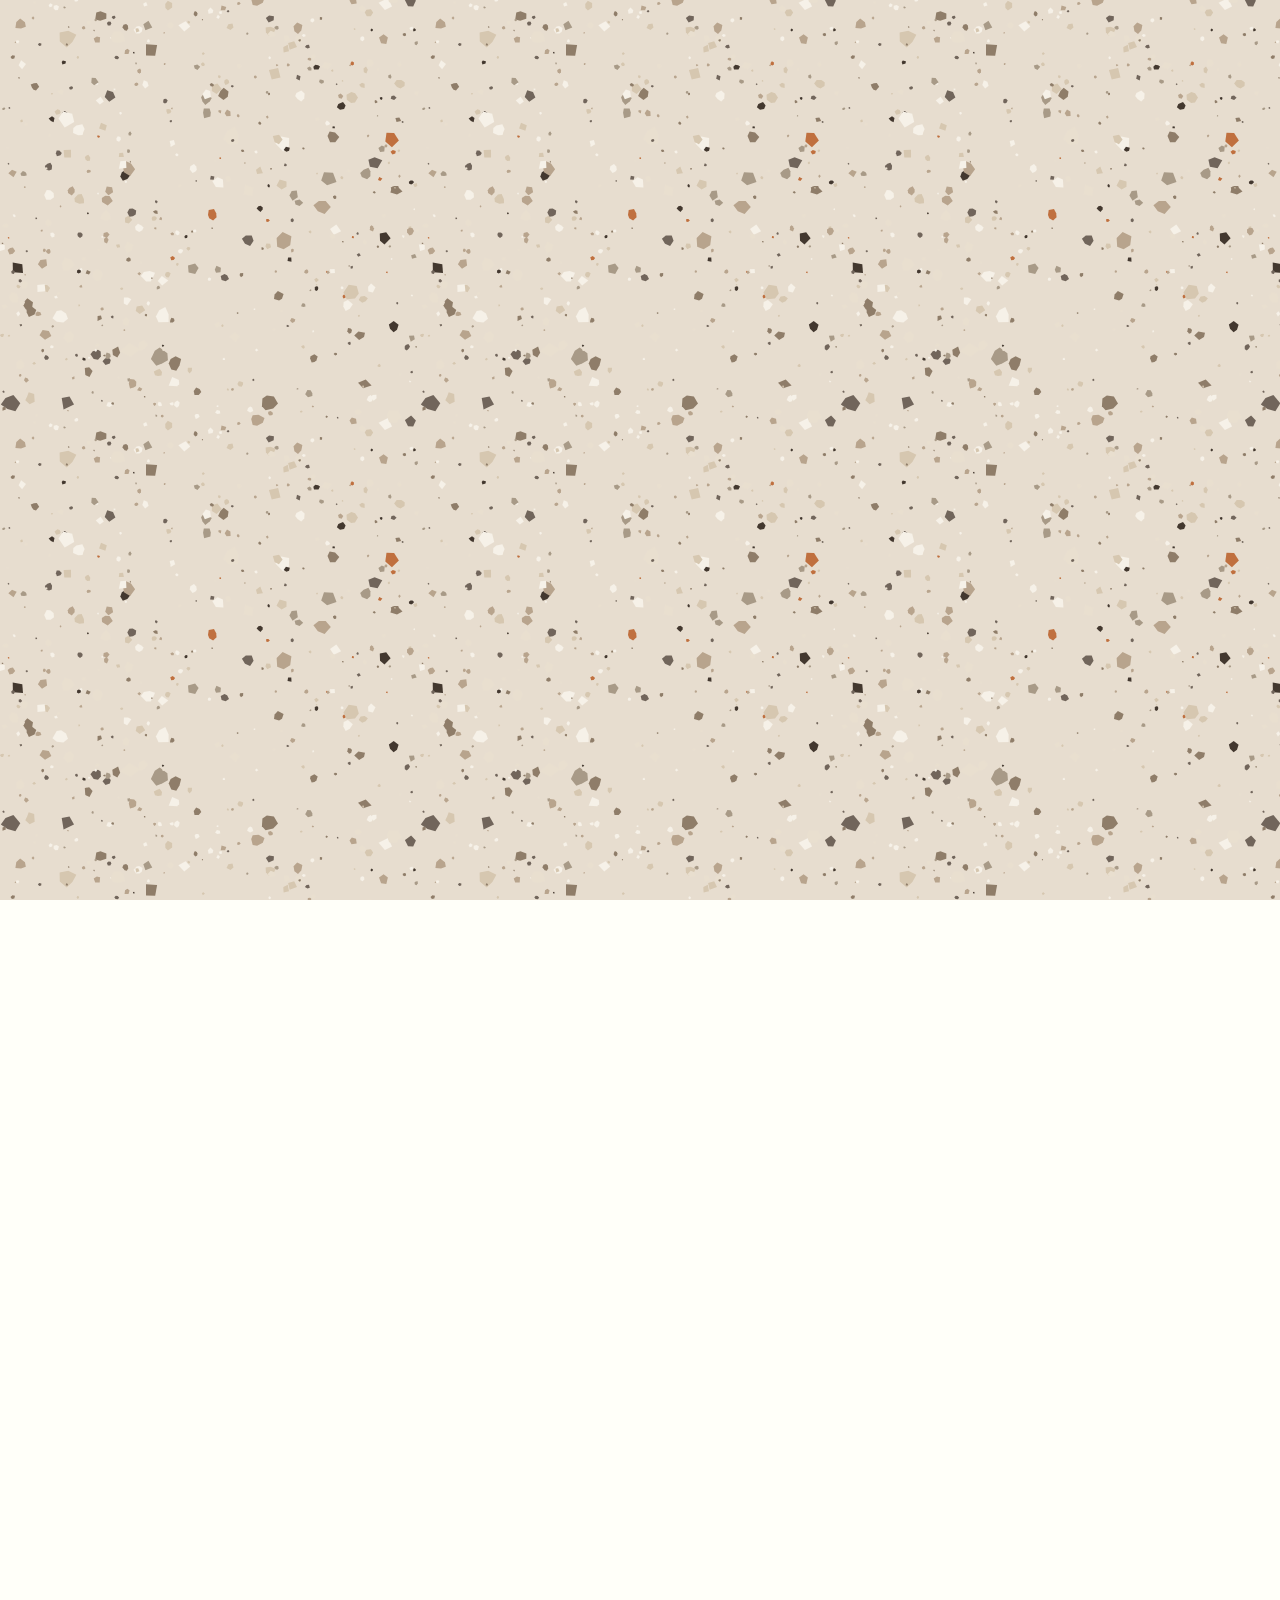
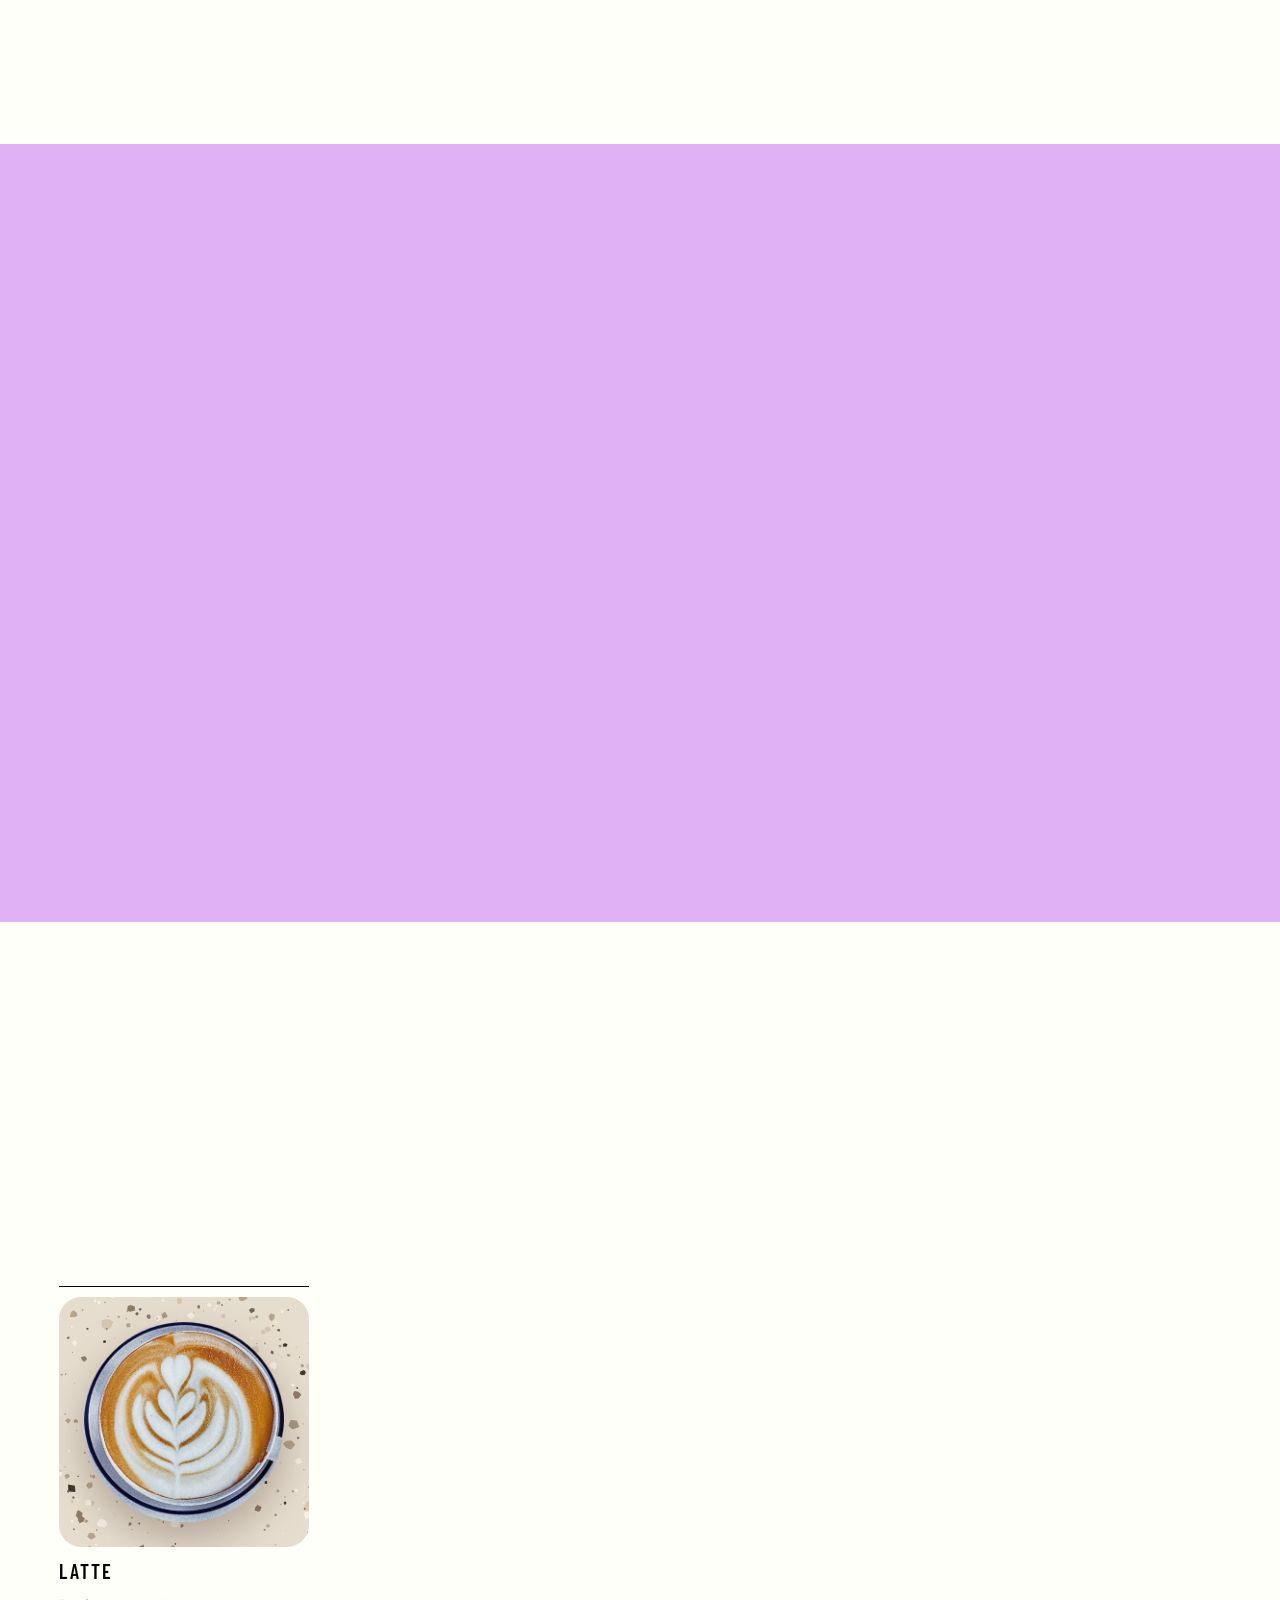
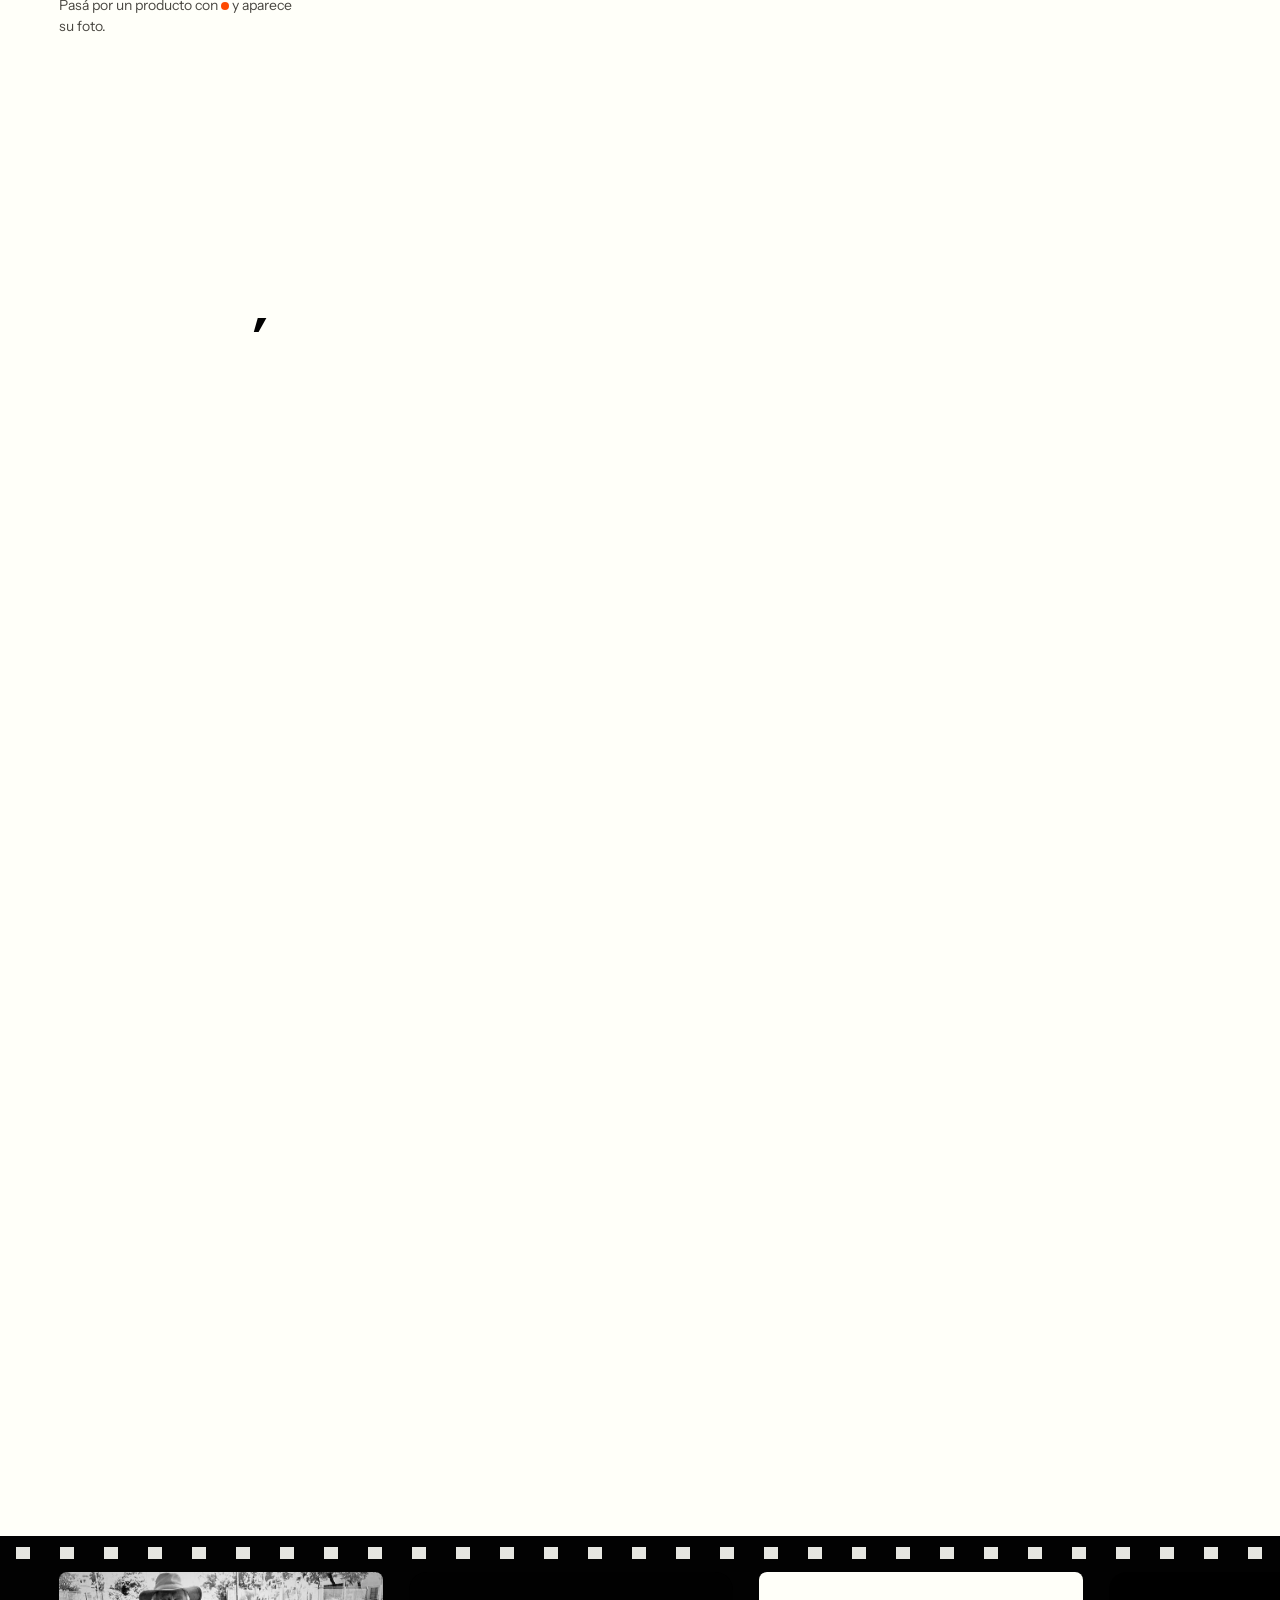
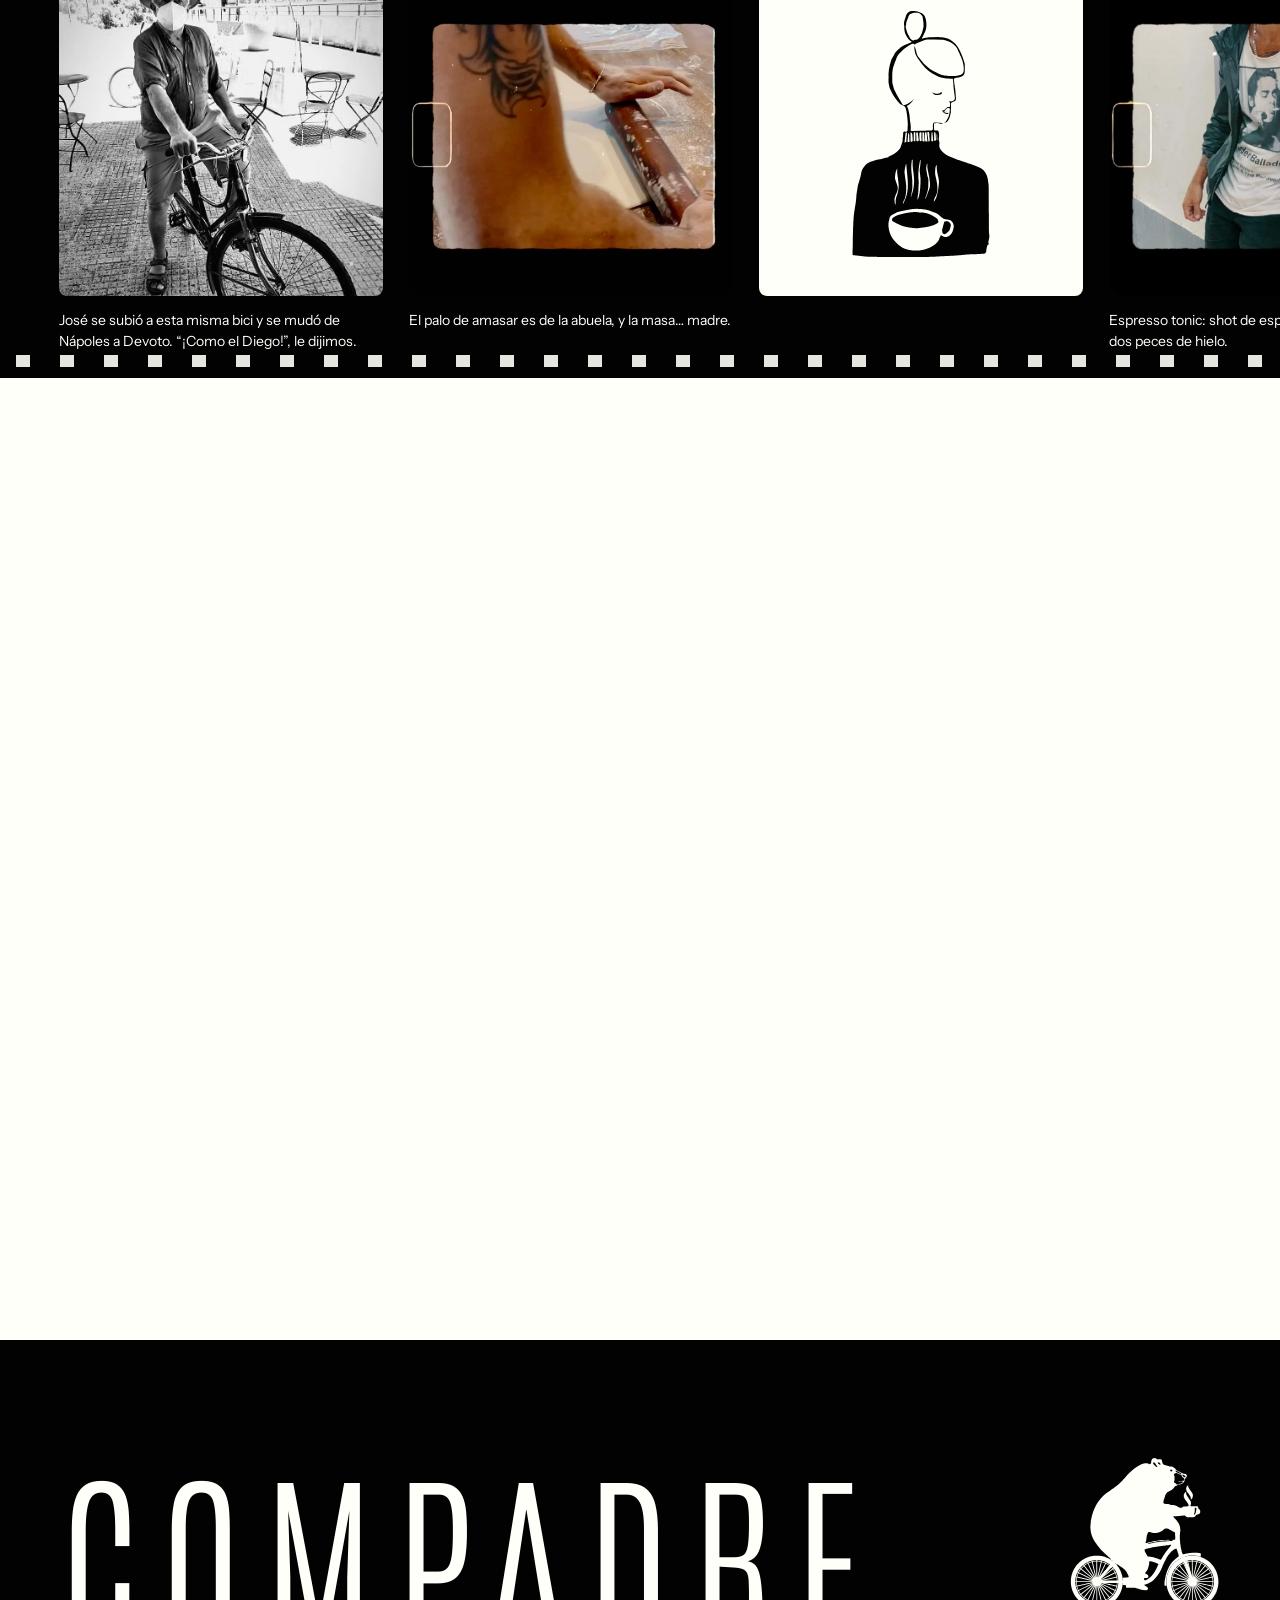
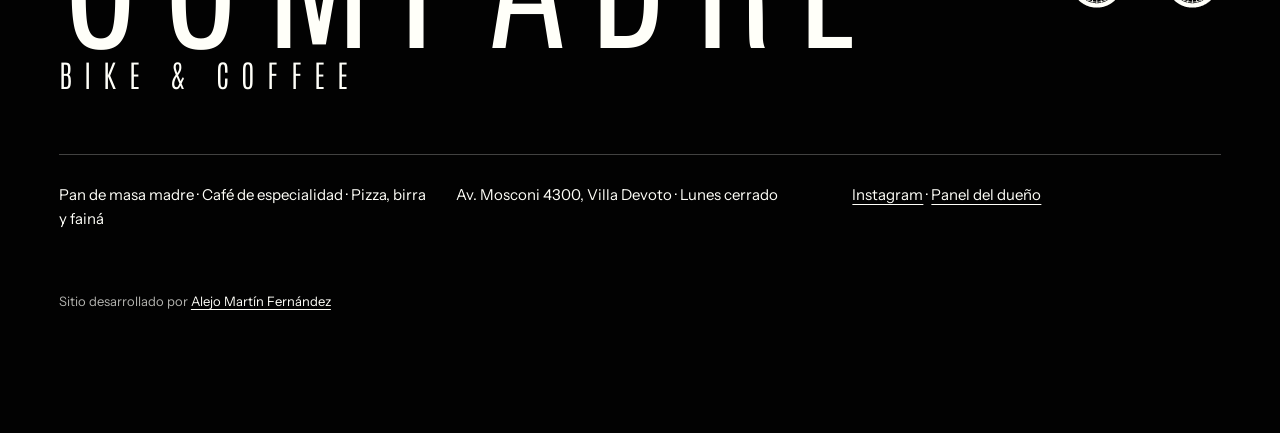
==== index.html @ ac27249b "Demo Compadre Bike And Coffee Co-Authored-By: Claude Opus 5.5 <noreply@anthropic.com> Claude-Session" ====
<!doctype html>
<html lang="es">
<head>
<meta charset="utf-8">
<meta name="viewport" content="width=device-width, initial-scale=1">
<title>Compadre bike &amp; coffee · Masa madre y café de especialidad en Villa Devoto</title>
<meta name="description" content="Pan de masa madre, café de especialidad, pizza, birra y fainá en Av. Mosconi 4300, Villa Devoto. Mirá la carta y encargá el pan del finde.">
<meta name="theme-color" content="#e7ddcf">
<meta property="og:title" content="Compadre bike &amp; coffee">
<meta property="og:description" content="Masa madre, café de especialidad y pizza con fainá en Villa Devoto.">
<meta property="og:image" content="img/fotos/latte-damero.webp">
<link rel="icon" href="img/oso-negro.svg" type="image/svg+xml">
<link rel="preconnect" href="https://fonts.googleapis.com">
<link rel="preconnect" href="https://fonts.gstatic.com" crossorigin>
<link rel="stylesheet" href="https://fonts.googleapis.com/css2?family=Antonio:wght@100..700&family=Barlow+Condensed:wght@400;500;600&family=Instrument+Sans:wght@400;500;600&family=Montserrat:wght@800&display=swap">
<link rel="preload" as="image" href="img/platos/pepi.webp">
<link rel="stylesheet" href="kit/kit.css?v=1">
<link rel="stylesheet" href="css/estilos.css?v=1">
<script>
  (function () {
    var d = document.documentElement; d.classList.add('js');
    if (!matchMedia('(prefers-reduced-motion: reduce)').matches) d.classList.add('con-intro');
  })();
</script>
</head>
<body>
<svg width="0" height="0" style="position:absolute" aria-hidden="true" focusable="false"><symbol id="oso" viewBox="0 0 303.8 307.8"><path fill="currentColor" fill-rule="evenodd" d="M297.0 242.5 L297.5 246.5 L297.5 250.3 L297.7 250.5 L297.5 250.7 L297.3 256.3 L296.5 261.3 L295.2 266.3 L293.3 271.2 L291.0 275.8 L289.2 278.8 L284.8 284.5 L280.0 289.3 L276.0 292.5 L271.3 295.5 L266.7 297.8 L262.8 299.3 L259.7 300.2 L260.3 300.2 L267.2 297.8 L270.3 296.2 L271.2 295.5 L272.5 295.0 L277.2 292.0 L280.7 289.2 L285.0 284.8 L289.0 279.8 L289.3 279.0 L290.5 277.5 L292.0 274.3 L292.7 273.5 L293.0 272.3 L294.7 269.0 L295.0 267.2 L295.3 266.7 L296.8 261.5 L296.8 259.5 L297.3 257.8 L297.5 254.5 L297.8 252.7 L297.8 248.8Z M237.5 59.8 L235.3 61.7 L234.2 63.5 L234.0 65.2 L233.7 65.8 L233.7 67.8 L234.2 69.2 L234.3 70.7 L235.0 72.3 L236.0 73.8 L238.7 76.8 L239.3 78.2 L240.5 79.5 L241.8 81.8 L243.0 85.0 L242.8 87.7 L243.2 87.8 L245.3 85.8 L246.5 84.0 L246.8 81.7 L247.2 81.0 L246.8 77.7 L245.7 75.2 L239.2 66.0 L237.8 62.8 L237.7 60.8 L238.0 60.2 L237.8 59.8Z M234.2 38.5 L232.3 37.5 L231.5 37.5 L230.2 37.0 L229.0 37.0 L226.5 36.3 L222.5 34.2 L221.7 33.5 L215.3 30.5 L213.2 28.5 L212.7 27.7 L211.3 26.3 L206.8 23.3 L204.2 22.7 L200.8 22.7 L198.8 21.7 L196.8 21.5 L194.5 20.7 L193.0 20.5 L189.5 19.2 L188.0 18.0 L187.0 16.2 L186.7 14.3 L186.0 12.7 L185.7 10.3 L184.5 8.8 L183.5 8.5 L179.2 8.5 L177.5 8.8 L176.2 8.3 L174.8 7.2 L173.0 6.2 L172.3 6.0 L169.5 6.2 L167.5 7.0 L166.3 8.3 L165.0 11.0 L164.5 12.8 L164.5 14.8 L163.7 17.0 L162.7 18.0 L161.3 18.2 L159.2 17.2 L156.8 16.5 L152.8 16.3 L149.8 16.7 L144.2 18.8 L140.5 20.8 L140.0 21.3 L137.2 22.8 L130.7 27.3 L122.7 34.0 L116.8 40.0 L113.2 44.3 L112.8 45.0 L108.8 49.2 L107.8 50.5 L100.2 57.7 L93.2 63.3 L91.5 64.3 L89.5 66.2 L87.3 67.5 L83.7 70.3 L81.5 71.5 L80.3 72.5 L76.2 75.2 L69.8 80.7 L64.8 86.0 L59.3 93.2 L55.5 99.3 L51.2 108.3 L50.8 109.8 L49.3 113.2 L48.8 115.5 L48.2 117.0 L47.8 118.8 L47.0 121.2 L46.8 123.0 L46.2 125.0 L46.0 126.7 L45.2 129.7 L45.0 134.0 L44.7 135.8 L44.5 140.0 L44.2 141.7 L44.2 143.7 L45.3 153.5 L46.0 155.2 L46.0 156.0 L47.5 160.7 L49.0 163.5 L49.2 164.5 L51.3 168.7 L54.5 173.7 L56.5 176.2 L57.5 178.0 L61.2 182.7 L65.2 187.2 L74.3 196.3 L76.3 198.0 L80.2 201.8 L81.3 202.5 L84.7 205.8 L85.2 206.7 L84.8 206.8 L81.0 204.7 L80.2 204.5 L76.7 202.7 L75.3 202.3 L77.7 203.2 L82.3 205.5 L87.0 208.5 L89.0 210.0 L89.7 210.8 L58.7 244.8 L57.0 244.5 L55.7 244.7 L54.0 245.3 L52.2 247.0 L51.2 249.2 L51.0 250.5 L51.2 251.8 L51.8 253.5 L53.5 255.3 L55.7 256.3 L57.0 256.5 L58.3 256.3 L60.5 255.3 L62.5 253.0 L108.3 253.0 L108.5 254.5 L108.2 257.2 L111.2 257.2 L114.2 257.5 L114.8 258.3 L114.8 261.7 L115.0 262.2 L115.8 262.8 L132.3 262.7 L136.8 264.2 L138.2 264.3 L143.3 266.2 L145.8 266.5 L147.8 267.2 L154.7 267.3 L156.2 267.0 L157.3 266.3 L158.0 265.3 L158.2 263.7 L157.5 262.0 L156.5 261.0 L151.8 258.3 L151.2 257.5 L151.2 256.8 L151.8 256.3 L153.3 256.2 L159.7 253.8 L161.8 252.3 L163.3 251.7 L165.7 250.2 L168.3 248.0 L173.5 243.0 L174.8 241.0 L176.7 239.0 L178.0 236.8 L180.2 234.0 L181.5 231.2 L184.0 226.8 L184.7 225.0 L186.5 221.3 L186.8 219.8 L187.8 218.2 L189.0 215.0 L190.7 211.8 L191.0 210.5 L192.7 208.0 L193.3 206.2 L194.7 204.3 L195.3 202.8 L198.3 198.3 L200.7 195.2 L205.0 190.5 L207.8 188.2 L210.3 186.5 L213.2 185.3 L214.3 185.3 L214.8 185.8 L215.5 187.2 L216.2 189.7 L216.8 191.2 L217.3 193.5 L218.2 195.5 L218.3 196.8 L218.8 198.0 L219.0 200.2 L218.2 201.3 L216.0 202.7 L211.8 206.0 L206.5 211.3 L203.5 215.2 L201.0 219.0 L198.2 224.5 L195.7 230.3 L195.0 232.3 L194.8 233.7 L194.2 235.0 L193.8 236.7 L193.2 238.3 L192.8 241.2 L192.2 243.2 L192.0 245.3 L191.7 246.2 L191.0 250.0 L190.8 256.0 L190.7 256.2 L190.8 257.8 L191.2 258.2 L192.7 258.5 L195.0 258.5 L194.5 254.5 L194.5 250.7 L194.3 250.5 L194.5 250.3 L194.7 244.7 L195.5 239.7 L196.8 234.7 L198.7 229.8 L201.0 225.2 L202.8 222.2 L207.2 216.5 L213.2 210.7 L219.0 206.5 L225.8 203.0 L226.3 203.7 L241.5 246.7 L240.8 247.5 L240.2 249.2 L240.0 250.5 L240.5 252.8 L241.2 254.0 L242.5 255.3 L243.7 256.0 L246.0 256.5 L247.3 256.3 L249.0 255.7 L250.8 254.0 L251.5 252.8 L252.0 250.5 L251.5 248.2 L250.8 247.0 L249.5 245.7 L248.3 245.0 L247.5 244.8 L247.0 244.3 L231.7 201.0 L233.7 200.3 L237.8 199.5 L242.0 199.0 L245.8 199.0 L246.0 198.8 L246.2 199.0 L250.0 199.0 L254.2 199.5 L258.3 200.3 L262.2 201.5 L262.7 198.3 L262.8 195.2 L262.0 194.3 L259.5 193.8 L257.7 193.8 L256.5 193.5 L252.8 193.5 L252.7 193.3 L246.8 193.3 L246.7 193.5 L241.5 193.7 L237.5 194.5 L235.0 194.7 L232.2 195.3 L229.2 196.5 L227.3 196.5 L226.8 196.0 L226.5 194.8 L225.8 193.7 L224.8 190.2 L224.7 188.8 L223.8 186.5 L223.8 185.5 L222.8 181.3 L222.7 179.0 L222.3 178.2 L222.3 177.0 L221.8 174.3 L221.7 170.0 L221.2 167.2 L221.2 161.3 L221.3 161.2 L221.2 158.3 L221.5 156.0 L221.5 153.7 L221.8 152.3 L221.8 151.2 L222.3 149.5 L222.3 148.2 L221.8 145.8 L221.7 142.5 L220.5 138.8 L218.7 135.0 L216.0 130.8 L214.2 128.5 L208.5 122.5 L208.5 121.7 L209.0 121.3 L211.7 121.0 L221.3 120.7 L222.7 120.3 L225.7 120.3 L228.7 119.8 L231.2 119.8 L232.3 120.5 L234.7 122.8 L235.5 123.2 L243.3 123.3 L245.3 123.0 L248.8 123.0 L250.7 122.2 L254.3 118.3 L255.3 117.8 L258.2 117.3 L260.2 116.0 L261.5 113.5 L261.5 110.3 L261.2 109.3 L260.5 108.3 L257.8 105.8 L257.3 103.0 L256.8 102.2 L256.0 101.5 L255.3 101.3 L243.0 101.5 L242.0 100.8 L242.0 100.3 L242.8 98.8 L242.8 97.7 L243.2 96.8 L243.2 93.7 L242.8 92.8 L242.8 92.0 L240.8 88.3 L238.8 85.8 L238.0 84.3 L237.2 83.5 L234.0 78.2 L233.7 76.5 L233.7 73.2 L233.3 72.8 L232.8 73.0 L231.5 74.2 L229.3 77.7 L229.0 79.2 L229.2 83.7 L231.2 87.5 L232.2 89.0 L233.8 90.8 L236.8 95.2 L237.8 97.0 L238.5 99.3 L238.5 100.3 L237.5 101.3 L233.0 101.8 L228.5 101.8 L227.0 102.7 L225.2 104.3 L221.3 104.5 L219.0 103.5 L216.0 101.2 L212.2 99.7 L208.2 99.0 L204.0 98.7 L198.3 97.0 L194.3 97.0 L191.0 96.5 L189.7 95.8 L189.2 95.3 L188.7 94.2 L189.0 90.2 L190.8 85.5 L190.8 84.8 L191.7 82.7 L192.2 80.2 L194.0 76.5 L196.5 73.8 L205.7 68.7 L208.7 65.8 L211.0 62.7 L212.3 61.5 L214.0 61.2 L215.2 60.3 L219.3 58.5 L221.2 58.2 L225.0 56.8 L227.5 55.2 L229.2 53.3 L230.5 51.3 L230.7 49.0 L231.0 47.8 L234.7 43.2 L235.0 42.0 L235.0 40.0Z M120.0 240.2 L119.8 241.2 L119.2 241.7 L118.5 241.7 L117.2 242.2 L115.7 242.2 L114.2 242.5 L108.8 242.7 L108.0 242.0 L107.8 241.5 L108.5 246.5 L108.3 248.0 L63.0 248.0 L62.8 247.8 L93.5 214.2 L96.2 217.0 L96.2 216.7 L96.8 216.2 L98.3 216.7 L101.8 219.0 L103.3 220.3 L109.0 223.8 L111.8 226.5 L114.5 229.5 L116.2 232.0 L117.0 233.8 L119.0 237.2Z M178.0 215.2 L178.8 216.2 L178.7 217.3 L177.3 219.3 L176.7 221.2 L172.2 229.7 L168.5 235.3 L166.2 238.5 L162.3 242.5 L158.3 245.5 L154.7 247.3 L153.2 247.8 L151.5 247.8 L150.7 247.0 L150.5 246.5 L150.5 244.3 L151.0 243.5 L151.8 243.2 L152.0 243.3 L156.2 243.2 L158.5 242.2 L159.0 241.2 L158.8 239.2 L158.0 237.5 L155.8 235.8 L153.0 234.5 L152.5 234.0 L152.5 233.3 L155.7 229.5 L157.7 225.8 L158.5 223.7 L160.3 216.5 L160.7 213.5 L160.5 211.2 L160.8 210.5 L161.8 210.0 L166.0 210.5 L172.2 212.5Z M204.2 178.0 L204.0 178.7 L198.2 185.7 L194.2 191.0 L188.5 199.3 L188.0 200.5 L187.5 201.0 L187.0 202.2 L186.2 203.2 L184.7 205.8 L183.5 207.2 L183.0 207.3 L180.0 206.3 L176.8 204.7 L173.2 203.5 L172.5 203.5 L170.5 202.7 L168.8 202.5 L163.3 201.2 L158.3 200.7 L157.3 200.3 L156.0 198.5 L155.7 197.3 L153.0 192.8 L151.7 189.8 L151.5 187.3 L152.3 186.3 L154.8 185.3 L156.5 185.2 L158.3 184.5 L160.5 184.3 L167.5 182.5 L171.3 182.2 L174.7 181.3 L177.3 181.2 L181.5 180.3 L184.8 180.2 L185.5 179.8 L193.3 178.8 L194.0 178.5 L198.3 178.3 L202.0 177.7 L203.8 177.7Z M211.7 153.7 L211.8 158.7 L212.2 161.0 L212.0 166.7 L211.3 167.5 L210.8 167.7 L203.8 168.0 L204.5 168.3 L206.7 168.7 L207.2 169.2 L207.2 169.7 L206.3 170.2 L202.7 170.3 L202.5 170.5 L202.2 170.3 L195.8 170.5 L195.7 170.7 L193.7 170.7 L192.3 171.2 L187.3 171.3 L182.5 171.8 L180.0 172.3 L175.5 172.5 L173.2 172.8 L172.0 173.3 L169.5 173.7 L168.2 174.2 L164.5 174.5 L163.0 175.2 L161.2 175.5 L159.3 176.2 L157.5 176.2 L157.3 176.0 L157.5 175.7 L159.0 175.2 L160.0 174.5 L162.2 174.2 L163.5 173.5 L165.3 173.2 L167.0 172.5 L171.5 172.2 L173.2 171.5 L174.5 171.3 L177.2 170.5 L185.3 170.3 L191.7 169.3 L200.2 169.0 L201.7 168.2 L201.5 168.0 L197.3 167.8 L194.3 168.3 L182.7 168.7 L179.3 169.3 L175.7 169.7 L173.5 170.3 L168.5 170.8 L162.7 172.5 L159.8 172.8 L155.8 174.3 L154.0 174.3 L153.5 174.0 L153.5 173.0 L154.8 168.5 L154.8 167.0 L155.3 164.7 L155.3 162.5 L155.7 161.8 L155.8 159.7 L156.7 157.7 L156.8 156.7 L157.8 154.5 L158.8 153.0 L159.7 152.3 L160.3 152.2 L162.3 152.3 L164.5 153.2 L168.8 154.2 L174.8 154.2 L177.2 153.8 L180.5 153.0 L185.0 151.0 L186.7 150.0 L189.8 147.0 L191.5 145.8 L192.8 145.3 L194.2 145.2 L196.2 145.5 L199.3 146.5 L200.5 147.3 L204.7 149.3 L207.7 151.2 L211.0 152.7Z M253.2 104.3 L254.0 105.2 L254.0 107.3 L253.5 109.8 L253.2 110.5 L253.0 113.2 L251.7 116.0 L250.7 117.5 L249.8 118.3 L249.2 118.3 L249.0 117.3 L250.7 112.7 L250.8 104.8 L251.5 104.3Z M226.5 39.2 L226.8 38.8 L227.5 38.8 L229.3 40.2 L230.2 40.3 L231.0 40.8 L232.3 42.0 L232.5 42.3 L232.3 43.5 L231.7 44.0 L230.0 44.0 L227.8 42.7 L226.8 41.3Z M213.3 35.5 L214.3 35.5 L217.3 36.5 L220.0 38.2 L224.0 39.3 L224.8 40.3 L225.2 42.2 L226.0 43.7 L229.0 45.7 L230.0 46.8 L229.7 49.7 L228.5 50.7 L226.7 50.7 L223.5 51.7 L218.8 51.5 L218.7 52.0 L219.0 52.2 L220.5 52.2 L221.8 52.5 L227.0 52.3 L227.5 52.8 L227.5 53.2 L226.2 54.7 L223.2 56.3 L221.7 56.7 L220.0 57.5 L218.8 57.7 L217.5 58.3 L216.2 58.7 L215.3 58.5 L212.5 55.8 L210.7 54.7 L210.0 54.0 L209.5 53.0 L209.7 51.8 L210.8 49.7 L210.7 42.0 L209.5 39.7 L209.5 38.5 L210.5 37.0Z M212.8 31.0 L213.5 30.7 L215.5 32.0 L216.7 32.3 L219.3 33.7 L219.8 34.2 L221.8 35.0 L224.2 36.8 L224.2 37.3 L223.7 37.7 L222.3 37.7 L220.2 36.7 L218.8 36.3 L215.8 34.7 L214.2 34.3 L213.2 33.3Z M202.8 29.3 L204.2 28.8 L205.0 29.0 L206.5 30.2 L206.7 30.8 L205.8 32.0 L204.8 32.5 L203.2 32.3 L202.0 31.2 L202.0 30.2Z M169.0 14.8 L170.0 14.7 L171.2 15.3 L172.7 16.7 L173.2 17.8 L176.3 22.2 L176.7 22.8 L176.7 23.5 L176.3 23.8 L175.7 23.8 L173.7 22.8 L169.2 18.3 L168.3 16.7 L168.3 15.5Z M177.5 15.2 L178.7 14.5 L179.8 14.7 L181.0 15.2 L181.8 15.8 L182.8 17.8 L183.0 18.7 L182.5 19.2 L181.8 19.2 L180.0 18.5 L177.7 16.3Z"/><g transform="translate(57.0 250.5)"><path class="rueda" fill="currentColor" fill-rule="evenodd" d="M0.0 -51.5 L-0.2 -51.3 L-4.0 -51.3 L-4.2 -51.2 L-5.8 -51.2 L-6.0 -51.0 L-7.0 -51.0 L-7.2 -50.8 L-9.2 -50.7 L-9.3 -50.5 L-10.8 -50.3 L-11.0 -50.2 L-12.3 -50.0 L-13.0 -49.7 L-14.2 -49.5 L-14.3 -49.3 L-14.7 -49.3 L-15.3 -49.0 L-15.8 -49.0 L-16.0 -48.8 L-16.8 -48.7 L-17.3 -48.3 L-18.2 -48.2 L-18.7 -47.8 L-19.0 -47.8 L-19.5 -47.5 L-20.7 -47.2 L-25.3 -44.8 L-25.7 -44.5 L-26.2 -44.3 L-26.5 -44.0 L-27.0 -43.8 L-27.8 -43.2 L-28.8 -42.7 L-29.3 -42.2 L-30.0 -41.8 L-32.0 -40.3 L-33.8 -38.7 L-34.0 -38.7 L-38.7 -34.0 L-38.7 -33.8 L-39.7 -32.8 L-39.7 -32.7 L-41.8 -30.0 L-43.8 -27.0 L-44.5 -25.7 L-44.8 -25.3 L-47.2 -20.7 L-47.2 -20.3 L-47.5 -19.8 L-47.5 -19.5 L-47.8 -19.0 L-47.8 -18.7 L-48.2 -18.2 L-48.3 -17.3 L-48.7 -16.8 L-48.7 -16.5 L-49.0 -15.8 L-49.0 -15.3 L-49.5 -14.2 L-49.5 -13.7 L-49.7 -13.5 L-49.7 -13.0 L-50.0 -12.3 L-50.0 -11.7 L-50.3 -10.8 L-50.3 -10.2 L-50.5 -10.0 L-50.5 -9.3 L-50.7 -9.2 L-50.7 -8.3 L-50.8 -8.2 L-50.8 -7.2 L-51.0 -7.0 L-51.0 -6.0 L-51.2 -5.8 L-51.2 -4.2 L-51.3 -4.0 L-51.3 -0.2 L-51.5 0.0 L-51.3 0.2 L-51.3 4.0 L-51.2 4.2 L-51.2 5.8 L-51.0 6.0 L-51.0 7.0 L-50.8 7.2 L-50.7 9.2 L-50.5 9.3 L-50.3 10.8 L-50.2 11.0 L-50.0 12.3 L-49.7 13.0 L-49.5 14.2 L-49.3 14.3 L-49.3 14.7 L-49.0 15.3 L-49.0 15.8 L-48.8 16.0 L-48.7 16.8 L-48.3 17.3 L-48.2 18.2 L-47.8 18.7 L-47.8 19.0 L-47.5 19.5 L-47.2 20.7 L-44.8 25.3 L-44.5 25.7 L-44.3 26.2 L-44.0 26.5 L-43.8 27.0 L-43.2 27.8 L-42.7 28.8 L-42.2 29.3 L-41.8 30.0 L-40.3 32.0 L-38.7 33.8 L-38.7 34.0 L-34.0 38.7 L-33.8 38.7 L-32.8 39.7 L-32.7 39.7 L-30.0 41.8 L-27.0 43.8 L-25.7 44.5 L-25.3 44.8 L-20.7 47.2 L-20.3 47.2 L-19.8 47.5 L-19.5 47.5 L-19.0 47.8 L-18.7 47.8 L-18.2 48.2 L-17.3 48.3 L-16.8 48.7 L-16.5 48.7 L-15.8 49.0 L-15.3 49.0 L-14.2 49.5 L-13.7 49.5 L-13.5 49.7 L-13.0 49.7 L-12.3 50.0 L-11.7 50.0 L-10.8 50.3 L-10.2 50.3 L-10.0 50.5 L-9.3 50.5 L-9.2 50.7 L-8.3 50.7 L-8.2 50.8 L-7.2 50.8 L-7.0 51.0 L-6.0 51.0 L-5.8 51.2 L-4.2 51.2 L-4.0 51.3 L-0.2 51.3 L0.0 51.5 L0.2 51.3 L4.0 51.3 L4.2 51.2 L5.8 51.2 L6.0 51.0 L7.0 51.0 L7.2 50.8 L9.2 50.7 L9.3 50.5 L10.8 50.3 L11.0 50.2 L12.3 50.0 L13.0 49.7 L14.2 49.5 L14.3 49.3 L14.7 49.3 L15.3 49.0 L15.8 49.0 L16.0 48.8 L16.8 48.7 L17.3 48.3 L18.2 48.2 L18.7 47.8 L19.0 47.8 L19.5 47.5 L20.7 47.2 L25.3 44.8 L25.7 44.5 L26.2 44.3 L26.5 44.0 L27.0 43.8 L27.8 43.2 L28.8 42.7 L29.3 42.2 L30.0 41.8 L32.0 40.3 L33.8 38.7 L34.0 38.7 L38.7 34.0 L38.7 33.8 L39.7 32.8 L39.7 32.7 L41.8 30.0 L43.8 27.0 L44.5 25.7 L44.8 25.3 L47.2 20.7 L47.2 20.3 L47.5 19.8 L47.5 19.5 L47.8 19.0 L47.8 18.7 L48.2 18.2 L48.3 17.3 L48.7 16.8 L48.7 16.5 L49.0 15.8 L49.0 15.3 L49.5 14.2 L49.5 13.7 L49.7 13.5 L49.7 13.0 L50.0 12.3 L50.0 11.7 L50.3 10.8 L50.3 10.2 L50.5 10.0 L50.5 9.3 L50.7 9.2 L50.7 8.3 L50.8 8.2 L50.8 7.2 L51.0 7.0 L51.0 6.0 L51.2 5.8 L51.2 4.2 L51.3 4.0 L51.3 0.2 L51.5 0.0 L51.3 -0.2 L51.3 -4.0 L51.2 -4.2 L51.2 -5.8 L51.0 -6.0 L51.0 -7.0 L50.8 -7.2 L50.7 -9.2 L50.5 -9.3 L50.3 -10.8 L50.2 -11.0 L50.0 -12.3 L49.7 -13.0 L49.5 -14.2 L49.3 -14.3 L49.3 -14.7 L49.0 -15.3 L49.0 -15.8 L48.8 -16.0 L48.7 -16.8 L48.3 -17.3 L48.2 -18.2 L47.8 -18.7 L47.8 -19.0 L47.5 -19.5 L47.2 -20.7 L44.8 -25.3 L44.5 -25.7 L44.3 -26.2 L44.0 -26.5 L43.8 -27.0 L43.2 -27.8 L42.7 -28.8 L42.2 -29.3 L41.8 -30.0 L40.3 -32.0 L38.7 -33.8 L38.7 -34.0 L34.0 -38.7 L33.8 -38.7 L32.8 -39.7 L32.7 -39.7 L30.0 -41.8 L27.0 -43.8 L25.7 -44.5 L25.3 -44.8 L20.7 -47.2 L20.3 -47.2 L19.8 -47.5 L19.5 -47.5 L19.0 -47.8 L18.7 -47.8 L18.2 -48.2 L17.3 -48.3 L16.8 -48.7 L16.5 -48.7 L15.8 -49.0 L15.3 -49.0 L14.2 -49.5 L13.7 -49.5 L13.5 -49.7 L13.0 -49.7 L12.3 -50.0 L11.7 -50.0 L10.8 -50.3 L10.2 -50.3 L10.0 -50.5 L9.3 -50.5 L9.2 -50.7 L8.3 -50.7 L8.2 -50.8 L7.2 -50.8 L7.0 -51.0 L6.0 -51.0 L5.8 -51.2 L4.2 -51.2 L4.0 -51.3 L0.2 -51.3Z M-38.3 18.5 L-38.2 18.3 L-37.5 18.8 L-37.3 18.7 L-37.2 18.8 L-36.8 18.7 L-36.5 19.0 L-35.5 21.0 L-34.5 22.3 L-34.0 23.3 L-32.8 24.8 L-33.3 25.8 L-33.2 26.2 L-32.5 26.7 L-31.7 26.3 L-29.5 28.7 L-29.5 28.8 L-26.7 31.5 L-26.7 32.2 L-26.8 32.3 L-26.3 33.0 L-26.0 33.2 L-25.0 32.7 L-22.3 34.7 L-21.8 34.8 L-21.0 35.5 L-19.2 36.3 L-18.8 36.7 L-19.0 37.0 L-18.8 37.2 L-19.0 37.3 L-18.5 38.0 L-18.2 38.2 L-17.5 37.8 L-17.2 37.3 L-16.7 37.7 L-15.5 38.0 L-14.7 38.5 L-10.3 39.8 L-10.0 40.7 L-9.3 41.2 L-8.3 40.3 L-7.0 40.5 L-6.8 40.7 L-4.5 40.8 L-4.3 41.0 L-2.0 41.0 L-1.8 41.2 L-1.0 41.2 L-0.8 41.3 L-0.8 41.7 L0.0 42.3 L-0.2 42.5 L-3.7 42.5 L-3.8 42.3 L-6.5 42.2 L-6.7 42.0 L-8.3 41.8 L-9.2 41.5 L-9.8 41.5 L-10.0 41.3 L-11.2 41.2 L-11.8 40.8 L-12.3 40.8 L-12.5 40.7 L-14.3 40.2 L-14.8 39.8 L-15.2 39.8 L-16.5 39.2 L-16.8 39.2 L-17.7 38.7 L-18.0 38.7 L-22.8 36.0 L-27.2 32.8 L-31.8 28.3 L-31.8 28.2 L-34.2 25.5 L-34.5 24.8 L-36.0 22.8 L-37.3 20.3 L-37.7 20.0Z M-41.3 9.2 L-40.8 9.8 L-40.0 10.0 L-39.8 10.2 L-39.8 10.7 L-38.8 13.3 L-38.7 14.3 L-37.5 16.8 L-38.5 18.2 L-39.2 16.8 L-39.2 16.5 L-39.7 15.7 L-39.8 14.8 L-40.2 14.3 L-40.2 14.0 L-40.8 12.3 L-40.8 11.8 L-41.0 11.7 L-41.3 10.0 L-41.5 9.8 L-41.5 9.3Z M1.0 8.7 L1.2 8.8 L1.2 9.3 L1.5 10.2 L1.5 10.8 L1.8 11.7 L1.8 12.3 L2.0 12.5 L2.0 13.0 L2.3 13.8 L2.3 14.5 L2.7 15.3 L2.7 16.0 L2.8 16.2 L2.8 16.7 L3.2 17.5 L3.2 18.2 L3.5 19.0 L3.5 19.7 L3.7 19.8 L3.7 20.3 L4.0 21.2 L4.0 21.8 L4.3 22.7 L4.3 23.3 L4.5 23.5 L4.5 24.0 L4.8 24.8 L4.8 25.5 L5.2 26.3 L5.2 27.0 L5.3 27.2 L5.3 27.7 L5.7 28.5 L5.7 29.2 L6.0 30.0 L6.0 30.7 L6.2 30.8 L6.2 31.3 L6.5 32.2 L6.5 32.8 L6.8 33.7 L6.8 34.3 L7.0 34.5 L7.0 35.0 L7.3 35.8 L7.3 36.5 L7.7 37.3 L7.7 38.0 L8.0 38.8 L7.5 39.2 L6.8 39.2 L6.7 39.3 L4.3 39.5 L4.2 39.7 L2.0 39.7 L1.8 39.8 L1.0 39.8 L0.8 39.7 L0.8 8.8Z M-3.2 8.7 L-3.0 8.8 L-3.2 10.2 L-3.3 10.3 L-3.3 10.8 L-3.7 11.7 L-3.7 12.3 L-3.8 12.5 L-3.8 13.0 L-4.2 13.8 L-4.2 14.5 L-4.3 14.7 L-4.3 15.2 L-4.7 16.0 L-4.7 16.7 L-4.8 16.8 L-4.8 17.3 L-5.2 18.2 L-5.2 18.8 L-5.3 19.0 L-5.3 19.5 L-5.5 19.7 L-5.5 20.2 L-5.8 21.0 L-5.8 21.7 L-6.0 21.8 L-6.0 22.3 L-6.3 23.2 L-6.3 23.8 L-6.5 24.0 L-6.5 24.5 L-6.8 25.3 L-6.8 26.0 L-7.0 26.2 L-7.0 26.7 L-7.3 27.5 L-7.3 28.2 L-7.5 28.3 L-7.5 28.8 L-7.8 29.7 L-7.8 30.3 L-8.0 30.5 L-8.0 31.0 L-8.3 31.8 L-8.3 32.5 L-8.5 32.7 L-8.5 33.2 L-8.8 34.0 L-8.8 34.7 L-9.0 34.8 L-9.0 35.3 L-9.3 36.2 L-9.3 36.8 L-9.5 37.0 L-9.7 38.2 L-10.0 38.5 L-10.5 38.5 L-10.7 38.3 L-14.0 37.3 L-15.7 36.5 L-16.0 36.5 L-16.5 36.2 L-16.5 35.8 L-12.3 27.5 L-12.3 27.2 L-9.3 21.3 L-9.3 21.0 L-6.2 14.8 L-6.2 14.5Z M-1.0 8.5 L-0.8 8.7 L-0.8 39.7 L-1.0 39.8 L-1.8 39.8 L-2.0 39.7 L-4.2 39.7 L-4.3 39.5 L-6.7 39.3 L-6.8 39.2 L-7.5 39.2 L-8.2 38.8 L-8.0 38.7 L-8.0 38.2 L-7.7 37.3 L-7.7 36.7 L-7.5 36.5 L-7.5 36.0 L-7.2 35.2 L-7.2 34.5 L-7.0 34.3 L-7.0 33.8 L-6.7 33.0 L-6.7 32.3 L-6.5 32.2 L-6.5 31.7 L-6.2 30.8 L-6.2 30.2 L-6.0 30.0 L-6.0 29.5 L-5.7 28.7 L-5.7 28.0 L-5.5 27.8 L-5.5 27.3 L-5.2 26.5 L-5.2 25.8 L-5.0 25.7 L-5.0 25.2 L-4.7 24.3 L-4.7 23.7 L-4.5 23.5 L-4.5 23.0 L-4.3 22.8 L-4.3 22.3 L-4.0 21.5 L-4.0 20.8 L-3.8 20.7 L-3.8 20.2 L-3.5 19.3 L-3.5 18.7 L-3.3 18.5 L-3.3 18.0 L-3.0 17.2 L-3.0 16.5 L-2.8 16.3 L-2.8 15.8 L-2.5 15.0 L-2.5 14.3 L-2.3 14.2 L-2.3 13.7 L-2.0 12.8 L-2.0 12.2 L-1.8 12.0 L-1.8 11.5 L-1.5 10.7 L-1.5 10.0 L-1.3 9.8 L-1.3 9.3Z M3.0 8.3 L4.5 11.2 L4.5 11.5 L6.7 15.7 L6.7 16.0 L9.0 20.5 L9.0 20.8 L11.2 25.0 L11.2 25.3 L13.5 29.8 L13.5 30.2 L16.5 36.2 L15.3 36.8 L15.0 36.8 L13.7 37.5 L12.7 37.7 L10.5 38.5 L9.8 38.5 L9.5 38.2 L9.5 37.7 L9.3 37.5 L9.3 36.8 L9.0 36.0 L9.0 35.3 L8.8 35.2 L8.8 34.7 L8.5 33.8 L8.5 33.2 L8.2 32.3 L8.2 31.7 L8.0 31.5 L8.0 31.0 L7.7 30.2 L7.7 29.5 L7.3 28.7 L7.3 28.0 L7.2 27.8 L7.2 27.3 L6.8 26.5 L6.8 25.8 L6.5 25.0 L6.5 24.3 L6.3 24.2 L6.3 23.7 L6.0 22.8 L6.0 22.2 L5.7 21.3 L5.7 20.7 L5.5 20.5 L5.5 20.0 L5.2 19.2 L5.2 18.5 L4.8 17.7 L4.8 17.0 L4.7 16.8 L4.7 16.3 L4.3 15.5 L4.3 14.8 L4.0 14.0 L4.0 13.3 L3.8 13.2 L3.8 12.7 L3.5 11.8 L3.5 11.2 L3.2 10.3 L3.2 9.7 L2.8 8.8 L2.8 8.5Z M-5.0 7.7 L-4.8 8.0 L-5.8 9.8 L-5.8 10.2 L-12.0 22.5 L-12.0 22.8 L-15.0 28.7 L-15.0 29.0 L-18.0 34.8 L-18.0 35.2 L-18.2 35.3 L-18.5 35.3 L-24.0 31.8 L-24.2 31.5 L-20.7 27.2 L-20.7 27.0 L-20.0 26.3 L-20.0 26.2 L-19.3 25.5 L-19.3 25.3 L-18.7 24.7 L-18.7 24.5 L-17.8 23.7 L-17.8 23.5 L-17.2 22.8 L-17.2 22.7 L-16.5 22.0 L-16.5 21.8 L-15.8 21.2 L-15.8 21.0 L-15.2 20.3 L-15.2 20.2 L-14.5 19.5 L-12.5 16.8 L-11.7 16.0 L-11.7 15.8 L-5.7 8.5 L-5.7 8.3Z M4.8 7.5 L24.2 31.7 L22.3 33.0 L21.8 33.2 L20.5 34.2 L18.5 35.2 L18.2 35.5 L15.8 31.0 L15.8 30.7 L13.5 26.2 L13.5 25.8 L11.3 21.7 L11.3 21.3 L4.7 7.8Z M6.5 6.7 L6.8 6.5 L7.5 7.2 L7.7 7.2 L8.3 7.8 L8.5 7.8 L9.2 8.5 L9.3 8.5 L10.0 9.2 L10.2 9.2 L10.8 9.8 L11.0 9.8 L29.2 24.5 L30.0 25.0 L30.5 25.5 L30.0 26.2 L26.2 30.0 L25.5 30.5 L18.5 21.8 L18.5 21.7 L17.8 21.0 L17.8 20.8 L17.2 20.2 L17.2 20.0 L16.5 19.3 L16.5 19.2 L15.8 18.5 L15.8 18.3 L15.2 17.7 L15.2 17.5 L14.5 16.8 L14.5 16.7 L13.8 16.0 L13.8 15.8 L13.2 15.2 L13.2 15.0 L12.5 14.3 L12.5 14.2 L11.8 13.5 L11.8 13.3 L11.2 12.7 L11.2 12.5 L10.5 11.8 L10.5 11.7 L9.8 11.0 L9.8 10.8 L9.2 10.2 L9.2 10.0 L8.5 9.3 L8.5 9.2 L7.8 8.5 L7.8 8.3 L7.2 7.7 L7.2 7.5 L6.5 6.8Z M-6.5 6.3 L-6.3 6.5 L-8.2 8.7 L-8.2 8.8 L-8.8 9.5 L-8.8 9.7 L-9.5 10.3 L-9.5 10.5 L-10.2 11.2 L-10.2 11.3 L-10.8 12.0 L-10.8 12.2 L-11.5 12.8 L-13.5 15.5 L-14.3 16.3 L-14.3 16.5 L-25.7 30.5 L-28.2 28.2 L-28.2 28.0 L-30.0 26.2 L-30.5 25.3 L-26.2 21.8 L-26.0 21.8 L-25.3 21.2 L-24.5 20.7 L-18.8 16.0 L-18.0 15.5 L-12.3 10.8 L-11.5 10.3 L-6.7 6.3Z M7.5 4.8 L7.8 4.7 L21.3 11.3 L21.7 11.3 L25.8 13.5 L26.2 13.5 L30.7 15.8 L31.0 15.8 L35.5 18.2 L35.2 18.5 L34.7 19.7 L33.2 21.8 L33.0 22.3 L31.7 24.2Z M-7.5 4.8 L-13.7 9.8 L-17.0 12.3 L-17.7 13.0 L-17.8 13.0 L-18.5 13.7 L-18.7 13.7 L-19.3 14.3 L-19.5 14.3 L-20.2 15.0 L-21.0 15.5 L-26.7 20.2 L-27.5 20.7 L-31.5 24.0 L-31.7 24.0 L-32.3 23.3 L-33.2 21.8 L-34.7 19.7 L-35.2 18.5 L-35.5 18.2 L-35.2 17.8 L-31.8 16.2 L-31.5 16.2 L-27.7 14.2 L-27.3 14.2 L-23.5 12.2 L-23.2 12.2 L-11.0 6.2 L-10.7 6.2 L-7.8 4.7Z M8.3 3.0 L8.5 2.8 L8.8 2.8 L9.0 3.0 L10.3 3.2 L11.2 3.5 L11.8 3.5 L12.0 3.7 L12.5 3.7 L13.3 4.0 L14.0 4.0 L14.8 4.3 L15.5 4.3 L15.7 4.5 L16.2 4.5 L17.0 4.8 L17.7 4.8 L18.5 5.2 L19.2 5.2 L19.3 5.3 L19.8 5.3 L20.7 5.7 L21.3 5.7 L22.2 6.0 L22.8 6.0 L23.0 6.2 L23.5 6.2 L24.3 6.5 L25.0 6.5 L25.8 6.8 L26.5 6.8 L26.7 7.0 L27.2 7.0 L28.0 7.3 L28.7 7.3 L29.5 7.7 L30.2 7.7 L30.3 7.8 L30.8 7.8 L31.7 8.2 L32.3 8.2 L33.2 8.5 L33.8 8.5 L34.0 8.7 L34.5 8.7 L35.3 9.0 L36.0 9.0 L36.8 9.3 L37.5 9.3 L37.7 9.5 L38.2 9.5 L38.5 9.8 L38.5 10.5 L37.5 13.2 L37.5 13.7 L36.2 16.5 L30.2 13.5 L29.8 13.5 L25.3 11.2 L25.0 11.2 L20.8 9.0 L20.5 9.0 L16.0 6.7 L15.7 6.7 L11.5 4.5 L11.2 4.5Z M-8.3 3.0 L-36.0 16.3 L-36.2 16.3 L-36.7 15.7 L-36.7 15.3 L-37.5 13.7 L-37.5 13.2 L-38.5 10.5 L-38.5 9.7 L-37.7 9.3 L-37.0 9.3 L-36.8 9.2 L-35.5 9.0 L-34.7 8.7 L-34.0 8.7 L-33.8 8.5 L-33.3 8.5 L-32.5 8.2 L-31.8 8.2 L-31.0 7.8 L-30.3 7.8 L-29.5 7.5 L-28.8 7.5 L-28.7 7.3 L-28.2 7.3 L-27.3 7.0 L-26.7 7.0 L-26.5 6.8 L-25.2 6.7 L-25.0 6.5 L-24.5 6.5 L-23.7 6.2 L-23.0 6.2 L-22.2 5.8 L-21.5 5.8 L-20.7 5.5 L-20.0 5.5 L-19.8 5.3 L-19.3 5.3 L-18.5 5.0 L-17.8 5.0 L-17.7 4.8 L-16.3 4.7 L-16.2 4.5 L-15.7 4.5 L-14.8 4.2 L-14.2 4.2 L-13.3 3.8 L-12.7 3.8 L-11.8 3.5 L-11.2 3.5 L-11.0 3.3 L-10.5 3.3 L-9.7 3.0 L-9.0 3.0 L-8.8 2.8 L-8.5 2.8Z M8.7 1.0 L8.8 0.8 L39.7 0.8 L39.8 1.0 L39.8 1.8 L39.7 2.0 L39.7 4.2 L39.5 4.3 L39.3 6.7 L39.2 6.8 L39.2 7.5 L38.8 8.0 L38.7 7.8 L37.3 7.7 L36.5 7.3 L35.8 7.3 L35.7 7.2 L35.2 7.2 L34.3 6.8 L33.7 6.8 L32.8 6.5 L32.2 6.5 L32.0 6.3 L31.5 6.3 L30.7 6.0 L30.0 6.0 L29.2 5.7 L28.5 5.7 L28.3 5.5 L27.8 5.5 L27.0 5.2 L26.3 5.2 L25.5 4.8 L24.8 4.8 L24.7 4.7 L24.2 4.7 L23.3 4.3 L22.7 4.3 L21.8 4.0 L21.2 4.0 L21.0 3.8 L20.5 3.8 L19.7 3.5 L19.0 3.5 L18.2 3.2 L17.5 3.2 L17.3 3.0 L16.8 3.0 L16.0 2.7 L15.3 2.7 L14.5 2.3 L13.8 2.3 L13.7 2.2 L13.2 2.2 L12.3 1.8 L11.7 1.8 L10.8 1.5 L10.2 1.5 L10.0 1.3 L9.5 1.3Z M-39.3 6.7 L-39.5 4.3 L-39.7 4.2 L-39.7 2.0 L-39.8 1.8 L-39.8 1.0 L-39.7 0.8 L-8.8 0.8 L-8.7 1.0 L-9.5 1.3 L-10.2 1.3 L-11.0 1.7 L-11.7 1.7 L-11.8 1.8 L-12.3 1.8 L-13.2 2.2 L-13.8 2.2 L-14.7 2.5 L-15.3 2.5 L-15.5 2.7 L-16.0 2.7 L-16.8 3.0 L-17.5 3.0 L-18.3 3.3 L-19.0 3.3 L-19.8 3.7 L-20.5 3.7 L-20.7 3.8 L-21.2 3.8 L-22.0 4.2 L-22.7 4.2 L-23.5 4.5 L-24.2 4.5 L-24.3 4.7 L-24.8 4.7 L-25.7 5.0 L-26.3 5.0 L-27.2 5.3 L-27.8 5.3 L-28.7 5.7 L-29.3 5.7 L-29.5 5.8 L-30.0 5.8 L-30.8 6.2 L-31.5 6.2 L-32.3 6.5 L-33.0 6.5 L-33.2 6.7 L-33.7 6.7 L-34.5 7.0 L-35.2 7.0 L-36.0 7.3 L-36.7 7.3 L-37.5 7.7 L-38.2 7.7 L-38.3 7.8 L-38.8 7.8 L-39.2 7.5 L-39.2 6.8Z M42.3 0.0 L42.5 0.2 L42.5 3.7 L42.3 3.8 L42.2 6.5 L42.0 6.7 L41.8 8.3 L41.5 9.2 L41.5 9.8 L41.3 10.0 L41.2 11.2 L40.8 11.8 L40.8 12.3 L40.7 12.5 L40.2 14.3 L39.8 14.8 L39.8 15.2 L39.2 16.5 L39.2 16.8 L38.7 17.7 L38.7 18.0 L37.0 21.2 L34.2 25.5 L31.8 28.2 L31.8 28.3 L28.3 31.8 L28.2 31.8 L25.5 34.2 L24.8 34.5 L22.8 36.0 L18.0 38.7 L17.7 38.7 L15.7 39.7 L14.8 39.8 L14.3 40.2 L14.0 40.2 L12.3 40.8 L11.8 40.8 L11.2 41.2 L10.7 41.2 L9.8 41.5 L9.2 41.5 L8.3 41.8 L7.5 41.8 L7.3 42.0 L6.7 42.0 L6.5 42.2 L5.3 42.2 L5.2 42.3 L3.8 42.3 L3.7 42.5 L0.2 42.5 L0.0 42.3 L0.8 41.7 L0.8 41.3 L1.0 41.2 L1.8 41.2 L2.0 41.0 L4.3 41.0 L4.5 40.8 L5.5 40.8 L5.7 40.7 L6.8 40.7 L7.0 40.5 L7.7 40.5 L7.8 40.3 L8.2 40.3 L9.2 41.2 L9.8 40.7 L10.2 39.8 L10.7 39.8 L13.3 38.8 L14.3 38.7 L16.8 37.5 L18.0 38.2 L18.7 37.7 L18.8 37.3 L18.7 37.2 L18.8 37.0 L18.7 36.8 L19.0 36.5 L21.0 35.5 L22.3 34.5 L22.8 34.3 L25.0 32.7 L25.8 33.2 L26.2 33.0 L26.7 32.3 L26.5 32.2 L26.5 31.5 L29.0 29.2 L29.2 29.2 L31.5 26.5 L32.2 26.5 L32.3 26.7 L33.0 26.2 L33.2 25.8 L33.0 25.7 L33.0 25.3 L32.7 25.0 L34.3 22.8 L34.5 22.3 L35.5 21.0 L36.5 19.0 L36.8 18.7 L37.0 18.8 L37.2 18.7 L37.3 18.8 L37.7 18.7 L38.2 18.0 L37.5 16.8 L38.7 14.3 L38.8 13.3 L39.8 10.7 L39.8 10.2 L40.7 9.8 L41.2 9.2 L40.3 8.2 L40.5 7.0 L40.7 6.8 L40.8 4.5 L41.0 4.3 L41.0 2.0 L41.2 1.8 L41.2 1.0 L41.3 0.8 L41.7 0.8Z M-42.3 0.0 L-41.7 0.8 L-41.3 0.8 L-41.2 1.0 L-41.2 1.8 L-41.0 2.0 L-41.0 4.3 L-40.8 4.5 L-40.8 5.5 L-40.7 5.7 L-40.7 6.8 L-40.5 7.0 L-40.5 7.7 L-40.3 7.8 L-40.3 8.2 L-40.7 8.3 L-41.3 9.2 L-41.7 9.0 L-41.7 8.5 L-41.8 8.3 L-41.8 7.5 L-42.0 7.3 L-42.0 6.7 L-42.2 6.5 L-42.2 5.3 L-42.3 5.2 L-42.3 3.8 L-42.5 3.7 L-42.5 0.2Z M0.0 -2.5 L0.2 -2.3 L0.8 -2.3 L1.2 -2.2 L2.2 -1.2 L2.3 -0.8 L2.3 -0.2 L2.5 0.0 L2.3 0.2 L2.3 0.8 L2.2 1.2 L1.2 2.2 L0.8 2.3 L0.2 2.3 L0.0 2.5 L-0.2 2.3 L-0.8 2.3 L-1.2 2.2 L-2.2 1.2 L-2.3 0.8 L-2.3 0.2 L-2.5 0.0 L-2.3 -0.2 L-2.3 -0.8 L-2.2 -1.2 L-1.2 -2.2 L-0.8 -2.3 L-0.2 -2.3Z M-39.3 -6.7 L-39.2 -6.8 L-39.2 -7.5 L-38.8 -8.0 L-38.3 -8.0 L-38.2 -7.8 L-37.5 -7.8 L-37.3 -7.7 L-36.8 -7.7 L-36.0 -7.3 L-35.3 -7.3 L-35.2 -7.2 L-34.7 -7.2 L-33.8 -6.8 L-33.2 -6.8 L-33.0 -6.7 L-32.5 -6.7 L-31.7 -6.3 L-31.0 -6.3 L-30.8 -6.2 L-30.3 -6.2 L-29.5 -5.8 L-28.8 -5.8 L-28.7 -5.7 L-28.2 -5.7 L-27.3 -5.3 L-26.7 -5.3 L-26.5 -5.2 L-26.0 -5.2 L-25.2 -4.8 L-24.5 -4.8 L-24.3 -4.7 L-23.8 -4.7 L-23.0 -4.3 L-22.3 -4.3 L-22.2 -4.2 L-21.7 -4.2 L-20.8 -3.8 L-20.2 -3.8 L-20.0 -3.7 L-19.5 -3.7 L-18.7 -3.3 L-18.0 -3.3 L-17.8 -3.2 L-17.3 -3.2 L-16.5 -2.8 L-15.8 -2.8 L-15.7 -2.7 L-15.2 -2.7 L-14.3 -2.3 L-13.7 -2.3 L-13.5 -2.2 L-13.0 -2.2 L-12.2 -1.8 L-11.5 -1.8 L-11.3 -1.7 L-10.8 -1.7 L-10.0 -1.3 L-9.3 -1.3 L-8.5 -1.0 L-8.7 -0.8 L-39.7 -0.8 L-39.8 -1.0 L-39.8 -1.8 L-39.7 -2.0 L-39.7 -4.2 L-39.5 -4.3Z M39.3 -6.7 L39.5 -4.3 L39.7 -4.2 L39.7 -2.0 L39.8 -1.8 L39.8 -1.0 L39.7 -0.8 L8.7 -0.8 L8.5 -1.0 L8.7 -1.2 L9.2 -1.2 L10.0 -1.5 L10.7 -1.5 L10.8 -1.7 L11.3 -1.7 L12.2 -2.0 L12.8 -2.0 L13.0 -2.2 L13.5 -2.2 L14.3 -2.5 L15.0 -2.5 L15.2 -2.7 L15.7 -2.7 L16.5 -3.0 L17.2 -3.0 L17.3 -3.2 L17.8 -3.2 L18.7 -3.5 L19.3 -3.5 L19.5 -3.7 L20.0 -3.7 L20.8 -4.0 L21.5 -4.0 L21.7 -4.2 L22.2 -4.2 L22.3 -4.3 L22.8 -4.3 L23.7 -4.7 L24.3 -4.7 L24.5 -4.8 L25.0 -4.8 L25.8 -5.2 L26.5 -5.2 L26.7 -5.3 L27.2 -5.3 L28.0 -5.7 L28.7 -5.7 L28.8 -5.8 L29.3 -5.8 L30.2 -6.2 L30.8 -6.2 L31.0 -6.3 L31.5 -6.3 L32.3 -6.7 L33.0 -6.7 L33.2 -6.8 L33.7 -6.8 L34.5 -7.2 L35.2 -7.2 L35.3 -7.3 L35.8 -7.3 L36.7 -7.7 L37.3 -7.7 L37.5 -7.8 L38.0 -7.8 L38.8 -8.2 L39.0 -8.0 L39.2 -6.8Z M-41.3 -9.3 L-41.2 -9.0 L-40.3 -8.3 L-40.3 -7.8 L-40.5 -7.7 L-40.5 -7.0 L-40.7 -6.8 L-40.7 -5.7 L-40.8 -5.5 L-40.8 -4.5 L-41.0 -4.3 L-41.0 -2.0 L-41.2 -1.8 L-41.2 -1.0 L-41.8 -0.7 L-42.3 0.0 L-42.5 -0.2 L-42.5 -3.7 L-42.3 -3.8 L-42.3 -5.2 L-42.2 -5.3 L-42.2 -6.5 L-42.0 -6.7 L-42.0 -7.3 L-41.8 -7.5 L-41.8 -8.3 L-41.7 -8.5 L-41.7 -9.0Z M38.5 -10.5 L38.5 -10.0 L38.2 -9.7 L37.7 -9.7 L36.8 -9.3 L36.2 -9.3 L36.0 -9.2 L35.5 -9.2 L34.7 -8.8 L34.0 -8.8 L33.8 -8.7 L33.3 -8.7 L32.5 -8.3 L31.8 -8.3 L31.7 -8.2 L31.2 -8.2 L30.3 -7.8 L29.7 -7.8 L29.5 -7.7 L29.0 -7.7 L28.2 -7.3 L27.5 -7.3 L27.3 -7.2 L26.8 -7.2 L26.0 -6.8 L25.3 -6.8 L25.2 -6.7 L24.7 -6.7 L23.8 -6.3 L23.2 -6.3 L23.0 -6.2 L22.5 -6.2 L21.7 -5.8 L21.0 -5.8 L20.8 -5.7 L20.3 -5.7 L20.2 -5.5 L19.7 -5.5 L18.8 -5.2 L18.2 -5.2 L18.0 -5.0 L17.5 -5.0 L16.7 -4.7 L16.0 -4.7 L15.8 -4.5 L15.3 -4.5 L14.5 -4.2 L13.8 -4.2 L13.7 -4.0 L13.2 -4.0 L12.3 -3.7 L11.7 -3.7 L11.5 -3.5 L11.0 -3.5 L10.2 -3.2 L9.5 -3.2 L9.3 -3.0 L8.8 -3.0 L8.7 -3.2 L14.5 -6.2 L14.8 -6.2 L21.0 -9.3 L21.3 -9.3 L27.2 -12.3 L27.5 -12.3 L35.8 -16.5 L36.2 -16.5 L36.5 -16.0 L36.5 -15.7 L37.3 -14.0 L37.3 -13.7Z M-38.5 -10.5 L-38.3 -10.7 L-37.3 -14.0 L-37.0 -14.5 L-37.0 -14.8 L-36.5 -15.7 L-36.3 -16.3 L-36.0 -16.5 L-29.0 -13.0 L-28.7 -13.0 L-23.8 -10.5 L-23.5 -10.5 L-18.3 -7.8 L-18.0 -7.8 L-12.8 -5.2 L-12.5 -5.2 L-8.7 -3.2 L-8.8 -3.0 L-9.5 -3.0 L-9.7 -3.2 L-10.2 -3.2 L-11.0 -3.5 L-11.7 -3.5 L-11.8 -3.7 L-12.3 -3.7 L-13.2 -4.0 L-13.8 -4.0 L-14.0 -4.2 L-14.5 -4.2 L-15.3 -4.5 L-16.0 -4.5 L-16.2 -4.7 L-16.7 -4.7 L-17.5 -5.0 L-18.2 -5.0 L-18.3 -5.2 L-18.8 -5.2 L-19.7 -5.5 L-20.3 -5.5 L-20.5 -5.7 L-21.0 -5.7 L-21.8 -6.0 L-22.5 -6.0 L-22.7 -6.2 L-23.2 -6.2 L-24.0 -6.5 L-24.7 -6.5 L-24.8 -6.7 L-25.3 -6.7 L-26.2 -7.0 L-26.8 -7.0 L-27.0 -7.2 L-27.5 -7.2 L-28.3 -7.5 L-29.0 -7.5 L-29.2 -7.7 L-29.7 -7.7 L-30.5 -8.0 L-31.2 -8.0 L-31.3 -8.2 L-31.8 -8.2 L-32.7 -8.5 L-33.3 -8.5 L-33.5 -8.7 L-34.0 -8.7 L-34.8 -9.0 L-35.5 -9.0 L-35.7 -9.2 L-36.2 -9.2 L-37.0 -9.5 L-37.7 -9.5 L-38.5 -9.8Z M-38.3 -18.2 L-37.8 -17.3 L-37.5 -17.2 L-37.7 -16.3 L-38.7 -14.3 L-38.7 -13.8 L-38.8 -13.7 L-39.8 -10.3 L-40.0 -10.2 L-40.8 -10.0 L-41.3 -9.3 L-41.5 -9.5 L-41.5 -9.8 L-41.3 -10.0 L-41.2 -11.2 L-40.8 -11.8 L-40.8 -12.3 L-40.7 -12.5 L-40.2 -14.3 L-39.8 -14.8 L-39.8 -15.2 L-39.2 -16.5 L-39.2 -16.8 L-38.7 -17.7 L-38.7 -18.0Z M35.3 -18.5 L35.3 -18.2 L35.2 -18.0 L34.8 -18.0 L29.0 -15.0 L28.7 -15.0 L22.8 -12.0 L22.5 -12.0 L10.2 -5.8 L9.8 -5.8 L8.0 -4.8 L7.7 -5.0 L8.3 -5.7 L8.5 -5.7 L9.2 -6.3 L9.3 -6.3 L10.0 -7.0 L10.2 -7.0 L10.8 -7.7 L11.0 -7.7 L11.7 -8.3 L11.8 -8.3 L12.5 -9.0 L12.7 -9.0 L13.3 -9.7 L16.0 -11.7 L16.8 -12.5 L17.0 -12.5 L17.7 -13.2 L17.8 -13.2 L18.5 -13.8 L18.7 -13.8 L19.3 -14.5 L19.5 -14.5 L20.2 -15.2 L20.3 -15.2 L21.0 -15.8 L23.7 -17.8 L24.5 -18.7 L24.7 -18.7 L25.3 -19.3 L25.5 -19.3 L26.2 -20.0 L26.3 -20.0 L27.0 -20.7 L27.2 -20.7 L31.5 -24.2 L31.7 -24.2 L32.3 -23.3Z M-35.3 -18.5 L-31.8 -24.0 L-31.5 -24.2 L-30.8 -23.5 L-30.7 -23.5 L-30.0 -22.8 L-29.8 -22.8 L-29.2 -22.2 L-29.0 -22.2 L-28.3 -21.5 L-28.2 -21.5 L-27.5 -20.8 L-27.3 -20.8 L-26.7 -20.2 L-26.5 -20.2 L-25.8 -19.5 L-25.7 -19.5 L-25.0 -18.8 L-24.8 -18.8 L-24.2 -18.2 L-24.0 -18.2 L-23.3 -17.5 L-23.2 -17.5 L-22.5 -16.8 L-22.3 -16.8 L-21.7 -16.2 L-21.5 -16.2 L-7.7 -5.0 L-8.0 -4.8 L-8.5 -5.2 L-8.8 -5.2 L-14.0 -7.8 L-14.3 -7.8 L-24.7 -13.0 L-25.0 -13.0 L-29.8 -15.5 L-30.2 -15.5 L-35.2 -18.0 L-35.3 -18.2Z M-33.5 -26.2 L-33.2 -25.8 L-33.2 -25.5 L-32.7 -25.0 L-33.7 -23.8 L-34.7 -22.3 L-34.8 -21.8 L-35.5 -21.0 L-36.5 -18.8 L-36.7 -18.7 L-37.2 -19.0 L-37.3 -18.8 L-37.5 -19.0 L-38.0 -18.7 L-38.2 -19.0 L-37.7 -20.0 L-37.3 -20.3 L-37.0 -21.2 L-36.7 -21.5 L-36.5 -22.0 L-36.2 -22.3 L-36.0 -22.8 L-35.0 -24.3Z M26.2 -30.0 L28.7 -27.7 L28.7 -27.5 L30.2 -26.0 L30.3 -25.5 L6.5 -6.3 L6.3 -6.7 L10.3 -11.5 L10.8 -12.3 L15.5 -18.0 L16.0 -18.8 L20.7 -24.5 L21.2 -25.3 L21.8 -26.0 L21.8 -26.2 L22.5 -26.8 L22.5 -27.0 L23.2 -27.7 L25.2 -30.3 L25.5 -30.5Z M-25.7 -30.5 L-25.2 -30.2 L-25.2 -30.0 L-24.5 -29.3 L-24.5 -29.2 L-23.8 -28.5 L-23.8 -28.3 L-23.2 -27.7 L-23.2 -27.5 L-22.5 -26.8 L-22.5 -26.7 L-21.8 -26.0 L-21.8 -25.8 L-21.2 -25.2 L-21.2 -25.0 L-6.5 -6.8 L-6.7 -6.5 L-6.8 -6.5 L-7.5 -7.2 L-7.7 -7.2 L-8.3 -7.8 L-8.5 -7.8 L-9.2 -8.5 L-9.3 -8.5 L-10.0 -9.2 L-10.2 -9.2 L-10.8 -9.8 L-11.0 -9.8 L-11.7 -10.5 L-11.8 -10.5 L-12.5 -11.2 L-12.7 -11.2 L-13.3 -11.8 L-13.5 -11.8 L-14.2 -12.5 L-14.3 -12.5 L-15.0 -13.2 L-15.2 -13.2 L-15.8 -13.8 L-16.0 -13.8 L-16.7 -14.5 L-16.8 -14.5 L-17.5 -15.2 L-17.7 -15.2 L-18.3 -15.8 L-18.5 -15.8 L-19.2 -16.5 L-19.3 -16.5 L-20.0 -17.2 L-20.2 -17.2 L-20.8 -17.8 L-21.0 -17.8 L-21.7 -18.5 L-21.8 -18.5 L-30.5 -25.5 L-28.7 -27.5 L-28.7 -27.7Z M-26.8 -33.0 L-26.7 -32.8 L-26.8 -32.5 L-26.5 -31.7 L-28.5 -29.7 L-28.7 -29.7 L-31.7 -26.5 L-32.5 -26.8 L-32.8 -26.7 L-33.0 -26.8 L-32.8 -27.2 L-31.8 -28.2 L-31.8 -28.3 L-28.3 -31.8 L-28.2 -31.8Z M-18.5 -35.3 L-18.2 -35.3 L-18.0 -35.2 L-15.5 -30.2 L-15.5 -29.8 L-13.0 -25.0 L-13.0 -24.7 L-5.2 -8.8 L-5.2 -8.5 L-4.8 -8.0 L-5.0 -7.7 L-16.2 -21.5 L-16.2 -21.7 L-16.8 -22.3 L-16.8 -22.5 L-17.5 -23.2 L-17.5 -23.3 L-18.2 -24.0 L-18.2 -24.2 L-18.8 -24.8 L-18.8 -25.0 L-19.5 -25.7 L-19.5 -25.8 L-20.2 -26.5 L-20.2 -26.7 L-20.8 -27.3 L-20.8 -27.5 L-21.5 -28.2 L-21.5 -28.3 L-22.2 -29.0 L-22.2 -29.2 L-22.8 -29.8 L-22.8 -30.0 L-23.5 -30.7 L-23.5 -30.8 L-24.2 -31.5 L-24.2 -31.7 L-23.3 -32.3Z M18.2 -35.5 L18.5 -35.2 L19.7 -34.7 L20.0 -34.3 L20.5 -34.2 L21.8 -33.2 L23.3 -32.3 L24.0 -31.7 L24.0 -31.5 L20.7 -27.5 L20.2 -26.7 L19.5 -26.0 L19.5 -25.8 L18.8 -25.2 L18.8 -25.0 L18.2 -24.3 L18.2 -24.2 L15.5 -21.0 L15.0 -20.2 L14.3 -19.5 L14.3 -19.3 L13.7 -18.7 L13.7 -18.5 L13.0 -17.8 L13.0 -17.7 L12.3 -17.0 L12.3 -16.8 L11.7 -16.2 L9.8 -13.7 L4.8 -7.5 L4.7 -7.8 L6.2 -10.7 L6.2 -11.0 L8.2 -14.8 L8.2 -15.2 L10.2 -19.0 L10.2 -19.3 L12.2 -23.2 L12.2 -23.5 L14.2 -27.3 L14.2 -27.7 L16.2 -31.5 L16.2 -31.8 L17.8 -35.2Z M-18.7 -38.0 L-19.0 -37.5 L-18.8 -37.3 L-19.0 -37.2 L-18.7 -36.7 L-18.8 -36.5 L-21.0 -35.5 L-21.8 -34.8 L-22.3 -34.7 L-23.8 -33.7 L-25.0 -32.7 L-26.2 -33.5 L-25.5 -34.2 L-24.8 -34.5 L-22.8 -36.0 L-22.3 -36.2 L-22.0 -36.5 L-19.0 -38.2Z M18.5 -38.3 L20.0 -37.7 L20.3 -37.3 L22.8 -36.0 L24.8 -34.5 L25.5 -34.2 L28.2 -31.8 L28.3 -31.8 L32.8 -27.2 L36.0 -22.8 L38.7 -18.0 L38.7 -17.7 L39.2 -16.8 L39.2 -16.5 L39.7 -15.7 L39.8 -14.8 L40.2 -14.3 L40.2 -14.0 L40.8 -12.3 L40.8 -11.8 L41.2 -11.2 L41.2 -10.7 L41.5 -9.8 L41.5 -9.2 L41.8 -8.3 L42.0 -6.7 L42.2 -6.5 L42.3 -3.8 L42.5 -3.7 L42.5 -0.2 L42.3 0.0 L41.7 -0.8 L41.3 -0.8 L41.2 -1.0 L41.2 -1.8 L41.0 -2.0 L41.0 -4.3 L40.8 -4.5 L40.7 -6.8 L40.5 -7.0 L40.3 -8.3 L41.2 -9.3 L40.7 -10.0 L39.8 -10.3 L39.8 -10.7 L38.7 -13.8 L38.7 -14.3 L37.3 -17.2 L37.8 -17.5 L38.2 -18.2 L38.0 -18.5 L37.3 -19.0 L37.2 -18.8 L37.0 -19.0 L36.7 -18.8 L36.3 -19.2 L35.5 -21.0 L34.8 -21.8 L34.7 -22.3 L32.7 -25.0 L33.2 -26.0 L33.0 -26.3 L32.3 -26.8 L32.2 -26.7 L31.5 -26.7 L29.2 -29.2 L29.0 -29.2 L27.3 -30.8 L27.2 -30.8 L26.3 -31.7 L26.7 -32.5 L26.2 -33.2 L25.8 -33.3 L24.8 -32.8 L23.3 -34.0 L22.3 -34.5 L21.0 -35.5 L19.0 -36.5 L18.7 -36.8 L18.8 -37.2 L18.7 -37.3 L18.8 -37.5 L18.3 -38.2Z M10.5 -38.5 L12.7 -37.7 L13.7 -37.5 L15.0 -36.8 L15.3 -36.8 L16.0 -36.5 L16.3 -36.0 L3.0 -8.3 L2.8 -8.5 L3.0 -9.7 L3.2 -9.8 L3.2 -10.3 L3.5 -11.2 L3.5 -11.8 L3.8 -12.7 L3.8 -13.3 L4.2 -14.2 L4.2 -14.8 L4.3 -15.0 L4.3 -15.5 L4.7 -16.3 L4.7 -17.0 L4.8 -17.2 L5.0 -18.5 L5.2 -18.7 L5.2 -19.2 L5.5 -20.0 L5.5 -20.7 L5.8 -21.5 L5.8 -22.2 L6.2 -23.0 L6.2 -23.7 L6.3 -23.8 L6.3 -24.3 L6.7 -25.2 L6.7 -25.8 L7.0 -26.7 L7.0 -27.3 L7.2 -27.5 L7.2 -28.0 L7.5 -28.8 L7.5 -29.5 L7.7 -29.7 L7.8 -31.0 L8.2 -31.8 L8.2 -32.5 L8.3 -32.7 L8.3 -33.2 L8.7 -34.0 L8.7 -34.7 L9.0 -35.5 L9.0 -36.2 L9.3 -37.0 L9.3 -37.7 L9.7 -38.5Z M-10.5 -38.5 L-9.8 -38.5 L-9.5 -37.7 L-9.5 -37.0 L-9.3 -36.8 L-9.3 -36.3 L-9.0 -35.5 L-9.0 -34.8 L-8.8 -34.7 L-8.8 -34.2 L-8.5 -33.3 L-8.5 -32.7 L-8.3 -32.5 L-8.3 -32.0 L-8.0 -31.2 L-8.0 -30.5 L-7.8 -30.3 L-7.8 -29.8 L-7.5 -29.0 L-7.5 -28.3 L-7.3 -28.2 L-7.3 -27.7 L-7.0 -26.8 L-7.0 -26.2 L-6.8 -26.0 L-6.8 -25.5 L-6.5 -24.7 L-6.5 -24.0 L-6.3 -23.8 L-6.3 -23.3 L-6.0 -22.5 L-6.0 -21.8 L-5.8 -21.7 L-5.8 -21.2 L-5.5 -20.3 L-5.5 -19.7 L-5.3 -19.5 L-5.3 -19.0 L-5.0 -18.2 L-5.0 -17.5 L-4.8 -17.3 L-4.8 -16.8 L-4.5 -16.0 L-4.5 -15.3 L-4.3 -15.2 L-4.3 -14.7 L-4.0 -13.8 L-4.0 -13.2 L-3.8 -13.0 L-3.8 -12.5 L-3.5 -11.7 L-3.5 -11.0 L-3.3 -10.8 L-3.3 -10.3 L-3.0 -9.5 L-3.0 -8.8 L-3.2 -8.7 L-5.2 -12.5 L-5.2 -12.8 L-7.8 -18.0 L-7.8 -18.3 L-10.5 -23.5 L-10.5 -23.8 L-13.0 -28.7 L-13.0 -29.0 L-16.5 -36.0 L-16.3 -36.3 L-15.7 -36.5 L-14.8 -37.0 L-14.5 -37.0 L-14.0 -37.3 L-13.7 -37.3Z M6.7 -39.3 L6.8 -39.2 L7.5 -39.2 L7.8 -38.8 L7.8 -38.3 L7.7 -38.2 L7.7 -37.5 L7.3 -36.7 L7.3 -36.0 L7.0 -35.2 L7.0 -34.5 L6.8 -34.3 L6.8 -33.8 L6.5 -33.0 L6.5 -32.3 L6.2 -31.5 L6.2 -30.8 L6.0 -30.7 L6.0 -30.2 L5.7 -29.3 L5.7 -28.7 L5.3 -27.8 L5.3 -27.2 L5.0 -26.3 L5.0 -25.7 L4.8 -25.5 L4.8 -25.0 L4.5 -24.2 L4.5 -23.5 L4.2 -22.7 L4.2 -22.0 L4.0 -21.8 L4.0 -21.3 L3.7 -20.5 L3.7 -19.8 L3.3 -19.0 L3.3 -18.3 L3.0 -17.5 L3.0 -16.8 L2.8 -16.7 L2.8 -16.2 L2.5 -15.3 L2.5 -14.7 L2.2 -13.8 L2.2 -13.2 L2.0 -13.0 L2.0 -12.5 L1.7 -11.7 L1.7 -11.0 L1.3 -10.2 L1.3 -9.5 L1.0 -8.7 L0.8 -8.8 L0.8 -28.5 L0.7 -28.7 L0.7 -39.7 L0.8 -39.8 L1.8 -39.8 L2.0 -39.7 L4.2 -39.7 L4.3 -39.5Z M-7.5 -39.2 L-5.7 -39.3 L-5.5 -39.5 L-4.3 -39.5 L-4.2 -39.7 L-2.0 -39.7 L-1.8 -39.8 L-1.2 -39.8 L-1.0 -39.7 L-1.0 -13.0 L-0.8 -12.8 L-0.8 -9.0 L-1.0 -8.8 L-1.3 -9.3 L-1.3 -10.0 L-1.5 -10.2 L-1.5 -10.7 L-1.8 -11.5 L-1.8 -12.2 L-2.0 -12.3 L-2.0 -12.8 L-2.3 -13.7 L-2.3 -14.3 L-2.5 -14.5 L-2.5 -15.0 L-2.8 -15.8 L-2.8 -16.5 L-3.0 -16.7 L-3.0 -17.2 L-3.3 -18.0 L-3.3 -18.7 L-3.5 -18.8 L-3.5 -19.3 L-3.8 -20.2 L-3.8 -20.8 L-4.0 -21.0 L-4.0 -21.5 L-4.3 -22.3 L-4.3 -23.0 L-4.5 -23.2 L-4.5 -23.7 L-4.8 -24.5 L-4.8 -25.2 L-5.0 -25.3 L-5.0 -25.8 L-5.3 -26.7 L-5.3 -27.3 L-5.5 -27.5 L-5.5 -28.0 L-5.8 -28.8 L-5.8 -29.5 L-6.0 -29.7 L-6.0 -30.2 L-6.3 -31.0 L-6.3 -31.7 L-6.5 -31.8 L-6.5 -32.3 L-6.8 -33.2 L-6.8 -33.8 L-7.0 -34.0 L-7.0 -34.5 L-7.3 -35.3 L-7.3 -36.0 L-7.5 -36.2 L-7.5 -36.7 L-7.8 -37.5 L-8.0 -38.8Z M9.2 -41.3 L9.3 -41.5 L9.8 -41.5 L10.0 -41.3 L11.2 -41.2 L11.8 -40.8 L12.3 -40.8 L12.5 -40.7 L14.3 -40.2 L14.8 -39.8 L15.7 -39.7 L16.5 -39.2 L16.8 -39.2 L18.2 -38.5 L16.8 -37.5 L14.3 -38.7 L13.3 -38.8 L10.7 -39.8 L10.2 -39.8 L10.0 -40.0 L9.8 -40.8Z M-9.3 -41.3 L-10.0 -40.8 L-10.2 -40.0 L-10.3 -39.8 L-14.7 -38.5 L-16.3 -37.7 L-17.2 -37.5 L-17.5 -38.0 L-18.2 -38.3 L-18.0 -38.7 L-17.7 -38.7 L-16.8 -39.2 L-16.5 -39.2 L-15.7 -39.7 L-14.8 -39.8 L-14.3 -40.2 L-14.0 -40.2 L-12.3 -40.8 L-11.8 -40.8 L-11.2 -41.2 L-10.0 -41.3 L-9.8 -41.5 L-9.5 -41.5Z M-0.2 -42.3 L-0.8 -41.8 L-1.2 -41.2 L-1.8 -41.2 L-2.0 -41.0 L-4.3 -41.0 L-4.5 -40.8 L-5.5 -40.8 L-5.7 -40.7 L-6.8 -40.7 L-7.0 -40.5 L-7.7 -40.5 L-7.8 -40.3 L-8.3 -40.3 L-8.5 -40.7 L-9.3 -41.3 L-9.0 -41.7 L-8.5 -41.7 L-8.3 -41.8 L-7.5 -41.8 L-7.3 -42.0 L-6.7 -42.0 L-6.5 -42.2 L-5.3 -42.2 L-5.2 -42.3 L-3.8 -42.3 L-3.7 -42.5 L-0.3 -42.5Z M-0.2 -42.5 L0.0 -42.7 L0.2 -42.5 L3.7 -42.5 L3.8 -42.3 L5.2 -42.3 L5.3 -42.2 L6.5 -42.2 L6.7 -42.0 L7.3 -42.0 L7.5 -41.8 L8.3 -41.8 L8.5 -41.7 L9.0 -41.7 L9.2 -41.3 L8.8 -41.2 L8.2 -40.3 L7.0 -40.5 L6.8 -40.7 L4.5 -40.8 L4.3 -41.0 L2.0 -41.0 L1.8 -41.2 L0.8 -41.2 L0.7 -41.3 L0.7 -41.7 L0.0 -42.2Z"/></g><g transform="translate(246.0 250.5)"><path class="rueda" fill="currentColor" fill-rule="evenodd" d="M0.0 -51.5 L-0.2 -51.3 L-4.0 -51.3 L-4.2 -51.2 L-5.8 -51.2 L-6.0 -51.0 L-7.0 -51.0 L-7.2 -50.8 L-9.2 -50.7 L-9.3 -50.5 L-10.8 -50.3 L-11.0 -50.2 L-12.3 -50.0 L-13.0 -49.7 L-14.2 -49.5 L-14.3 -49.3 L-14.7 -49.3 L-15.3 -49.0 L-15.8 -49.0 L-16.0 -48.8 L-16.8 -48.7 L-17.3 -48.3 L-18.2 -48.2 L-18.7 -47.8 L-19.0 -47.8 L-19.5 -47.5 L-20.7 -47.2 L-25.3 -44.8 L-25.7 -44.5 L-26.2 -44.3 L-26.5 -44.0 L-27.0 -43.8 L-27.8 -43.2 L-28.8 -42.7 L-29.3 -42.2 L-30.0 -41.8 L-32.0 -40.3 L-33.8 -38.7 L-34.0 -38.7 L-38.7 -34.0 L-38.7 -33.8 L-39.7 -32.8 L-39.7 -32.7 L-41.8 -30.0 L-43.8 -27.0 L-44.5 -25.7 L-44.8 -25.3 L-47.2 -20.7 L-47.2 -20.3 L-47.5 -19.8 L-47.5 -19.5 L-47.8 -19.0 L-47.8 -18.7 L-48.2 -18.2 L-48.3 -17.3 L-48.7 -16.8 L-48.7 -16.5 L-49.0 -15.8 L-49.0 -15.3 L-49.5 -14.2 L-49.5 -13.7 L-49.7 -13.5 L-49.7 -13.0 L-50.0 -12.3 L-50.0 -11.7 L-50.3 -10.8 L-50.3 -10.2 L-50.5 -10.0 L-50.5 -9.3 L-50.7 -9.2 L-50.7 -8.3 L-50.8 -8.2 L-50.8 -7.2 L-51.0 -7.0 L-51.0 -6.0 L-51.2 -5.8 L-51.2 -4.2 L-51.3 -4.0 L-51.3 -0.2 L-51.5 0.0 L-51.3 0.2 L-51.3 4.0 L-51.2 4.2 L-51.2 5.8 L-51.0 6.0 L-51.0 7.0 L-50.8 7.2 L-50.7 9.2 L-50.5 9.3 L-50.3 10.8 L-50.2 11.0 L-50.0 12.3 L-49.7 13.0 L-49.5 14.2 L-49.3 14.3 L-49.3 14.7 L-49.0 15.3 L-49.0 15.8 L-48.8 16.0 L-48.7 16.8 L-48.3 17.3 L-48.2 18.2 L-47.8 18.7 L-47.8 19.0 L-47.5 19.5 L-47.2 20.7 L-44.8 25.3 L-44.5 25.7 L-44.3 26.2 L-44.0 26.5 L-43.8 27.0 L-43.2 27.8 L-42.7 28.8 L-42.2 29.3 L-41.8 30.0 L-40.3 32.0 L-38.7 33.8 L-38.7 34.0 L-34.0 38.7 L-33.8 38.7 L-32.8 39.7 L-32.7 39.7 L-30.0 41.8 L-27.0 43.8 L-25.7 44.5 L-25.3 44.8 L-20.7 47.2 L-20.3 47.2 L-19.8 47.5 L-19.5 47.5 L-19.0 47.8 L-18.7 47.8 L-18.2 48.2 L-17.3 48.3 L-16.8 48.7 L-16.5 48.7 L-15.8 49.0 L-15.3 49.0 L-14.2 49.5 L-13.7 49.5 L-13.5 49.7 L-13.0 49.7 L-12.3 50.0 L-11.7 50.0 L-10.8 50.3 L-10.2 50.3 L-10.0 50.5 L-9.3 50.5 L-9.2 50.7 L-8.3 50.7 L-8.2 50.8 L-7.2 50.8 L-7.0 51.0 L-6.0 51.0 L-5.8 51.2 L-4.2 51.2 L-4.0 51.3 L-0.2 51.3 L0.0 51.5 L0.2 51.3 L4.0 51.3 L4.2 51.2 L5.8 51.2 L6.0 51.0 L7.0 51.0 L7.2 50.8 L9.2 50.7 L9.3 50.5 L10.8 50.3 L11.0 50.2 L12.3 50.0 L13.0 49.7 L14.2 49.5 L14.3 49.3 L14.7 49.3 L15.3 49.0 L15.8 49.0 L16.0 48.8 L16.8 48.7 L17.3 48.3 L18.2 48.2 L18.7 47.8 L19.0 47.8 L19.5 47.5 L20.7 47.2 L25.3 44.8 L25.7 44.5 L26.2 44.3 L26.5 44.0 L27.0 43.8 L27.8 43.2 L28.8 42.7 L29.3 42.2 L30.0 41.8 L32.0 40.3 L33.8 38.7 L34.0 38.7 L38.7 34.0 L38.7 33.8 L39.7 32.8 L39.7 32.7 L41.8 30.0 L43.8 27.0 L44.5 25.7 L44.8 25.3 L47.2 20.7 L47.2 20.3 L47.5 19.8 L47.5 19.5 L47.8 19.0 L47.8 18.7 L48.2 18.2 L48.3 17.3 L48.7 16.8 L48.7 16.5 L49.0 15.8 L49.0 15.3 L49.5 14.2 L49.5 13.7 L49.7 13.5 L49.7 13.0 L50.0 12.3 L50.0 11.7 L50.3 10.8 L50.3 10.2 L50.5 10.0 L50.5 9.3 L50.7 9.2 L50.7 8.3 L50.8 8.2 L50.8 7.2 L51.0 7.0 L51.0 6.0 L51.2 5.8 L51.2 4.2 L51.3 4.0 L51.3 0.2 L51.5 0.0 L51.3 -0.2 L51.3 -4.0 L51.2 -4.2 L51.2 -5.8 L51.0 -6.0 L51.0 -7.0 L50.8 -7.2 L50.7 -9.2 L50.5 -9.3 L50.3 -10.8 L50.2 -11.0 L50.0 -12.3 L49.7 -13.0 L49.5 -14.2 L49.3 -14.3 L49.3 -14.7 L49.0 -15.3 L49.0 -15.8 L48.8 -16.0 L48.7 -16.8 L48.3 -17.3 L48.2 -18.2 L47.8 -18.7 L47.8 -19.0 L47.5 -19.5 L47.2 -20.7 L44.8 -25.3 L44.5 -25.7 L44.3 -26.2 L44.0 -26.5 L43.8 -27.0 L43.2 -27.8 L42.7 -28.8 L42.2 -29.3 L41.8 -30.0 L40.3 -32.0 L38.7 -33.8 L38.7 -34.0 L34.0 -38.7 L33.8 -38.7 L32.8 -39.7 L32.7 -39.7 L30.0 -41.8 L27.0 -43.8 L25.7 -44.5 L25.3 -44.8 L20.7 -47.2 L20.3 -47.2 L19.8 -47.5 L19.5 -47.5 L19.0 -47.8 L18.7 -47.8 L18.2 -48.2 L17.3 -48.3 L16.8 -48.7 L16.5 -48.7 L15.8 -49.0 L15.3 -49.0 L14.2 -49.5 L13.7 -49.5 L13.5 -49.7 L13.0 -49.7 L12.3 -50.0 L11.7 -50.0 L10.8 -50.3 L10.2 -50.3 L10.0 -50.5 L9.3 -50.5 L9.2 -50.7 L8.3 -50.7 L8.2 -50.8 L7.2 -50.8 L7.0 -51.0 L6.0 -51.0 L5.8 -51.2 L4.2 -51.2 L4.0 -51.3 L0.2 -51.3Z M-38.3 18.5 L-38.2 18.3 L-37.5 18.8 L-37.3 18.7 L-37.2 18.8 L-36.8 18.7 L-36.5 19.0 L-35.5 21.0 L-34.5 22.3 L-34.0 23.3 L-32.8 24.8 L-33.3 25.8 L-33.2 26.2 L-32.5 26.7 L-31.7 26.3 L-29.5 28.7 L-29.5 28.8 L-26.7 31.5 L-26.7 32.2 L-26.8 32.3 L-26.3 33.0 L-26.0 33.2 L-25.0 32.7 L-22.3 34.7 L-21.8 34.8 L-21.0 35.5 L-19.2 36.3 L-18.8 36.7 L-19.0 37.0 L-18.8 37.2 L-19.0 37.3 L-18.5 38.0 L-18.2 38.2 L-17.5 37.8 L-17.2 37.3 L-16.7 37.7 L-15.5 38.0 L-14.7 38.5 L-10.3 39.8 L-10.0 40.7 L-9.3 41.2 L-8.3 40.3 L-7.0 40.5 L-6.8 40.7 L-4.5 40.8 L-4.3 41.0 L-2.0 41.0 L-1.8 41.2 L-1.0 41.2 L-0.8 41.3 L-0.8 41.7 L0.0 42.3 L-0.2 42.5 L-3.7 42.5 L-3.8 42.3 L-6.5 42.2 L-6.7 42.0 L-8.3 41.8 L-9.2 41.5 L-9.8 41.5 L-10.0 41.3 L-11.2 41.2 L-11.8 40.8 L-12.3 40.8 L-12.5 40.7 L-14.3 40.2 L-14.8 39.8 L-15.2 39.8 L-16.5 39.2 L-16.8 39.2 L-17.7 38.7 L-18.0 38.7 L-22.8 36.0 L-27.2 32.8 L-31.8 28.3 L-31.8 28.2 L-34.2 25.5 L-34.5 24.8 L-36.0 22.8 L-37.3 20.3 L-37.7 20.0Z M-41.3 9.2 L-40.8 9.8 L-40.0 10.0 L-39.8 10.2 L-39.8 10.7 L-38.8 13.3 L-38.7 14.3 L-37.5 16.8 L-38.5 18.2 L-39.2 16.8 L-39.2 16.5 L-39.7 15.7 L-39.8 14.8 L-40.2 14.3 L-40.2 14.0 L-40.8 12.3 L-40.8 11.8 L-41.0 11.7 L-41.3 10.0 L-41.5 9.8 L-41.5 9.3Z M1.0 8.7 L1.2 8.8 L1.2 9.3 L1.5 10.2 L1.5 10.8 L1.8 11.7 L1.8 12.3 L2.0 12.5 L2.0 13.0 L2.3 13.8 L2.3 14.5 L2.7 15.3 L2.7 16.0 L2.8 16.2 L2.8 16.7 L3.2 17.5 L3.2 18.2 L3.5 19.0 L3.5 19.7 L3.7 19.8 L3.7 20.3 L4.0 21.2 L4.0 21.8 L4.3 22.7 L4.3 23.3 L4.5 23.5 L4.5 24.0 L4.8 24.8 L4.8 25.5 L5.2 26.3 L5.2 27.0 L5.3 27.2 L5.3 27.7 L5.7 28.5 L5.7 29.2 L6.0 30.0 L6.0 30.7 L6.2 30.8 L6.2 31.3 L6.5 32.2 L6.5 32.8 L6.8 33.7 L6.8 34.3 L7.0 34.5 L7.0 35.0 L7.3 35.8 L7.3 36.5 L7.7 37.3 L7.7 38.0 L8.0 38.8 L7.5 39.2 L6.8 39.2 L6.7 39.3 L4.3 39.5 L4.2 39.7 L2.0 39.7 L1.8 39.8 L1.0 39.8 L0.8 39.7 L0.8 8.8Z M-3.2 8.7 L-3.0 8.8 L-3.2 10.2 L-3.3 10.3 L-3.3 10.8 L-3.7 11.7 L-3.7 12.3 L-3.8 12.5 L-3.8 13.0 L-4.2 13.8 L-4.2 14.5 L-4.3 14.7 L-4.3 15.2 L-4.7 16.0 L-4.7 16.7 L-4.8 16.8 L-4.8 17.3 L-5.2 18.2 L-5.2 18.8 L-5.3 19.0 L-5.3 19.5 L-5.5 19.7 L-5.5 20.2 L-5.8 21.0 L-5.8 21.7 L-6.0 21.8 L-6.0 22.3 L-6.3 23.2 L-6.3 23.8 L-6.5 24.0 L-6.5 24.5 L-6.8 25.3 L-6.8 26.0 L-7.0 26.2 L-7.0 26.7 L-7.3 27.5 L-7.3 28.2 L-7.5 28.3 L-7.5 28.8 L-7.8 29.7 L-7.8 30.3 L-8.0 30.5 L-8.0 31.0 L-8.3 31.8 L-8.3 32.5 L-8.5 32.7 L-8.5 33.2 L-8.8 34.0 L-8.8 34.7 L-9.0 34.8 L-9.0 35.3 L-9.3 36.2 L-9.3 36.8 L-9.5 37.0 L-9.7 38.2 L-10.0 38.5 L-10.5 38.5 L-10.7 38.3 L-14.0 37.3 L-15.7 36.5 L-16.0 36.5 L-16.5 36.2 L-16.5 35.8 L-12.3 27.5 L-12.3 27.2 L-9.3 21.3 L-9.3 21.0 L-6.2 14.8 L-6.2 14.5Z M-1.0 8.5 L-0.8 8.7 L-0.8 39.7 L-1.0 39.8 L-1.8 39.8 L-2.0 39.7 L-4.2 39.7 L-4.3 39.5 L-6.7 39.3 L-6.8 39.2 L-7.5 39.2 L-8.2 38.8 L-8.0 38.7 L-8.0 38.2 L-7.7 37.3 L-7.7 36.7 L-7.5 36.5 L-7.5 36.0 L-7.2 35.2 L-7.2 34.5 L-7.0 34.3 L-7.0 33.8 L-6.7 33.0 L-6.7 32.3 L-6.5 32.2 L-6.5 31.7 L-6.2 30.8 L-6.2 30.2 L-6.0 30.0 L-6.0 29.5 L-5.7 28.7 L-5.7 28.0 L-5.5 27.8 L-5.5 27.3 L-5.2 26.5 L-5.2 25.8 L-5.0 25.7 L-5.0 25.2 L-4.7 24.3 L-4.7 23.7 L-4.5 23.5 L-4.5 23.0 L-4.3 22.8 L-4.3 22.3 L-4.0 21.5 L-4.0 20.8 L-3.8 20.7 L-3.8 20.2 L-3.5 19.3 L-3.5 18.7 L-3.3 18.5 L-3.3 18.0 L-3.0 17.2 L-3.0 16.5 L-2.8 16.3 L-2.8 15.8 L-2.5 15.0 L-2.5 14.3 L-2.3 14.2 L-2.3 13.7 L-2.0 12.8 L-2.0 12.2 L-1.8 12.0 L-1.8 11.5 L-1.5 10.7 L-1.5 10.0 L-1.3 9.8 L-1.3 9.3Z M3.0 8.3 L4.5 11.2 L4.5 11.5 L6.7 15.7 L6.7 16.0 L9.0 20.5 L9.0 20.8 L11.2 25.0 L11.2 25.3 L13.5 29.8 L13.5 30.2 L16.5 36.2 L15.3 36.8 L15.0 36.8 L13.7 37.5 L12.7 37.7 L10.5 38.5 L9.8 38.5 L9.5 38.2 L9.5 37.7 L9.3 37.5 L9.3 36.8 L9.0 36.0 L9.0 35.3 L8.8 35.2 L8.8 34.7 L8.5 33.8 L8.5 33.2 L8.2 32.3 L8.2 31.7 L8.0 31.5 L8.0 31.0 L7.7 30.2 L7.7 29.5 L7.3 28.7 L7.3 28.0 L7.2 27.8 L7.2 27.3 L6.8 26.5 L6.8 25.8 L6.5 25.0 L6.5 24.3 L6.3 24.2 L6.3 23.7 L6.0 22.8 L6.0 22.2 L5.7 21.3 L5.7 20.7 L5.5 20.5 L5.5 20.0 L5.2 19.2 L5.2 18.5 L4.8 17.7 L4.8 17.0 L4.7 16.8 L4.7 16.3 L4.3 15.5 L4.3 14.8 L4.0 14.0 L4.0 13.3 L3.8 13.2 L3.8 12.7 L3.5 11.8 L3.5 11.2 L3.2 10.3 L3.2 9.7 L2.8 8.8 L2.8 8.5Z M-5.0 7.7 L-4.8 8.0 L-5.8 9.8 L-5.8 10.2 L-12.0 22.5 L-12.0 22.8 L-15.0 28.7 L-15.0 29.0 L-18.0 34.8 L-18.0 35.2 L-18.2 35.3 L-18.5 35.3 L-24.0 31.8 L-24.2 31.5 L-20.7 27.2 L-20.7 27.0 L-20.0 26.3 L-20.0 26.2 L-19.3 25.5 L-19.3 25.3 L-18.7 24.7 L-18.7 24.5 L-17.8 23.7 L-17.8 23.5 L-17.2 22.8 L-17.2 22.7 L-16.5 22.0 L-16.5 21.8 L-15.8 21.2 L-15.8 21.0 L-15.2 20.3 L-15.2 20.2 L-14.5 19.5 L-12.5 16.8 L-11.7 16.0 L-11.7 15.8 L-5.7 8.5 L-5.7 8.3Z M4.8 7.5 L24.2 31.7 L22.3 33.0 L21.8 33.2 L20.5 34.2 L18.5 35.2 L18.2 35.5 L15.8 31.0 L15.8 30.7 L13.5 26.2 L13.5 25.8 L11.3 21.7 L11.3 21.3 L4.7 7.8Z M6.5 6.7 L6.8 6.5 L7.5 7.2 L7.7 7.2 L8.3 7.8 L8.5 7.8 L9.2 8.5 L9.3 8.5 L10.0 9.2 L10.2 9.2 L10.8 9.8 L11.0 9.8 L29.2 24.5 L30.0 25.0 L30.5 25.5 L30.0 26.2 L26.2 30.0 L25.5 30.5 L18.5 21.8 L18.5 21.7 L17.8 21.0 L17.8 20.8 L17.2 20.2 L17.2 20.0 L16.5 19.3 L16.5 19.2 L15.8 18.5 L15.8 18.3 L15.2 17.7 L15.2 17.5 L14.5 16.8 L14.5 16.7 L13.8 16.0 L13.8 15.8 L13.2 15.2 L13.2 15.0 L12.5 14.3 L12.5 14.2 L11.8 13.5 L11.8 13.3 L11.2 12.7 L11.2 12.5 L10.5 11.8 L10.5 11.7 L9.8 11.0 L9.8 10.8 L9.2 10.2 L9.2 10.0 L8.5 9.3 L8.5 9.2 L7.8 8.5 L7.8 8.3 L7.2 7.7 L7.2 7.5 L6.5 6.8Z M-6.5 6.3 L-6.3 6.5 L-8.2 8.7 L-8.2 8.8 L-8.8 9.5 L-8.8 9.7 L-9.5 10.3 L-9.5 10.5 L-10.2 11.2 L-10.2 11.3 L-10.8 12.0 L-10.8 12.2 L-11.5 12.8 L-13.5 15.5 L-14.3 16.3 L-14.3 16.5 L-25.7 30.5 L-28.2 28.2 L-28.2 28.0 L-30.0 26.2 L-30.5 25.3 L-26.2 21.8 L-26.0 21.8 L-25.3 21.2 L-24.5 20.7 L-18.8 16.0 L-18.0 15.5 L-12.3 10.8 L-11.5 10.3 L-6.7 6.3Z M7.5 4.8 L7.8 4.7 L21.3 11.3 L21.7 11.3 L25.8 13.5 L26.2 13.5 L30.7 15.8 L31.0 15.8 L35.5 18.2 L35.2 18.5 L34.7 19.7 L33.2 21.8 L33.0 22.3 L31.7 24.2Z M-7.5 4.8 L-13.7 9.8 L-17.0 12.3 L-17.7 13.0 L-17.8 13.0 L-18.5 13.7 L-18.7 13.7 L-19.3 14.3 L-19.5 14.3 L-20.2 15.0 L-21.0 15.5 L-26.7 20.2 L-27.5 20.7 L-31.5 24.0 L-31.7 24.0 L-32.3 23.3 L-33.2 21.8 L-34.7 19.7 L-35.2 18.5 L-35.5 18.2 L-35.2 17.8 L-31.8 16.2 L-31.5 16.2 L-27.7 14.2 L-27.3 14.2 L-23.5 12.2 L-23.2 12.2 L-11.0 6.2 L-10.7 6.2 L-7.8 4.7Z M8.3 3.0 L8.5 2.8 L8.8 2.8 L9.0 3.0 L10.3 3.2 L11.2 3.5 L11.8 3.5 L12.0 3.7 L12.5 3.7 L13.3 4.0 L14.0 4.0 L14.8 4.3 L15.5 4.3 L15.7 4.5 L16.2 4.5 L17.0 4.8 L17.7 4.8 L18.5 5.2 L19.2 5.2 L19.3 5.3 L19.8 5.3 L20.7 5.7 L21.3 5.7 L22.2 6.0 L22.8 6.0 L23.0 6.2 L23.5 6.2 L24.3 6.5 L25.0 6.5 L25.8 6.8 L26.5 6.8 L26.7 7.0 L27.2 7.0 L28.0 7.3 L28.7 7.3 L29.5 7.7 L30.2 7.7 L30.3 7.8 L30.8 7.8 L31.7 8.2 L32.3 8.2 L33.2 8.5 L33.8 8.5 L34.0 8.7 L34.5 8.7 L35.3 9.0 L36.0 9.0 L36.8 9.3 L37.5 9.3 L37.7 9.5 L38.2 9.5 L38.5 9.8 L38.5 10.5 L37.5 13.2 L37.5 13.7 L36.2 16.5 L30.2 13.5 L29.8 13.5 L25.3 11.2 L25.0 11.2 L20.8 9.0 L20.5 9.0 L16.0 6.7 L15.7 6.7 L11.5 4.5 L11.2 4.5Z M-8.3 3.0 L-36.0 16.3 L-36.2 16.3 L-36.7 15.7 L-36.7 15.3 L-37.5 13.7 L-37.5 13.2 L-38.5 10.5 L-38.5 9.7 L-37.7 9.3 L-37.0 9.3 L-36.8 9.2 L-35.5 9.0 L-34.7 8.7 L-34.0 8.7 L-33.8 8.5 L-33.3 8.5 L-32.5 8.2 L-31.8 8.2 L-31.0 7.8 L-30.3 7.8 L-29.5 7.5 L-28.8 7.5 L-28.7 7.3 L-28.2 7.3 L-27.3 7.0 L-26.7 7.0 L-26.5 6.8 L-25.2 6.7 L-25.0 6.5 L-24.5 6.5 L-23.7 6.2 L-23.0 6.2 L-22.2 5.8 L-21.5 5.8 L-20.7 5.5 L-20.0 5.5 L-19.8 5.3 L-19.3 5.3 L-18.5 5.0 L-17.8 5.0 L-17.7 4.8 L-16.3 4.7 L-16.2 4.5 L-15.7 4.5 L-14.8 4.2 L-14.2 4.2 L-13.3 3.8 L-12.7 3.8 L-11.8 3.5 L-11.2 3.5 L-11.0 3.3 L-10.5 3.3 L-9.7 3.0 L-9.0 3.0 L-8.8 2.8 L-8.5 2.8Z M8.7 1.0 L8.8 0.8 L39.7 0.8 L39.8 1.0 L39.8 1.8 L39.7 2.0 L39.7 4.2 L39.5 4.3 L39.3 6.7 L39.2 6.8 L39.2 7.5 L38.8 8.0 L38.7 7.8 L37.3 7.7 L36.5 7.3 L35.8 7.3 L35.7 7.2 L35.2 7.2 L34.3 6.8 L33.7 6.8 L32.8 6.5 L32.2 6.5 L32.0 6.3 L31.5 6.3 L30.7 6.0 L30.0 6.0 L29.2 5.7 L28.5 5.7 L28.3 5.5 L27.8 5.5 L27.0 5.2 L26.3 5.2 L25.5 4.8 L24.8 4.8 L24.7 4.7 L24.2 4.7 L23.3 4.3 L22.7 4.3 L21.8 4.0 L21.2 4.0 L21.0 3.8 L20.5 3.8 L19.7 3.5 L19.0 3.5 L18.2 3.2 L17.5 3.2 L17.3 3.0 L16.8 3.0 L16.0 2.7 L15.3 2.7 L14.5 2.3 L13.8 2.3 L13.7 2.2 L13.2 2.2 L12.3 1.8 L11.7 1.8 L10.8 1.5 L10.2 1.5 L10.0 1.3 L9.5 1.3Z M-39.3 6.7 L-39.5 4.3 L-39.7 4.2 L-39.7 2.0 L-39.8 1.8 L-39.8 1.0 L-39.7 0.8 L-8.8 0.8 L-8.7 1.0 L-9.5 1.3 L-10.2 1.3 L-11.0 1.7 L-11.7 1.7 L-11.8 1.8 L-12.3 1.8 L-13.2 2.2 L-13.8 2.2 L-14.7 2.5 L-15.3 2.5 L-15.5 2.7 L-16.0 2.7 L-16.8 3.0 L-17.5 3.0 L-18.3 3.3 L-19.0 3.3 L-19.8 3.7 L-20.5 3.7 L-20.7 3.8 L-21.2 3.8 L-22.0 4.2 L-22.7 4.2 L-23.5 4.5 L-24.2 4.5 L-24.3 4.7 L-24.8 4.7 L-25.7 5.0 L-26.3 5.0 L-27.2 5.3 L-27.8 5.3 L-28.7 5.7 L-29.3 5.7 L-29.5 5.8 L-30.0 5.8 L-30.8 6.2 L-31.5 6.2 L-32.3 6.5 L-33.0 6.5 L-33.2 6.7 L-33.7 6.7 L-34.5 7.0 L-35.2 7.0 L-36.0 7.3 L-36.7 7.3 L-37.5 7.7 L-38.2 7.7 L-38.3 7.8 L-38.8 7.8 L-39.2 7.5 L-39.2 6.8Z M42.3 0.0 L42.5 0.2 L42.5 3.7 L42.3 3.8 L42.2 6.5 L42.0 6.7 L41.8 8.3 L41.5 9.2 L41.5 9.8 L41.3 10.0 L41.2 11.2 L40.8 11.8 L40.8 12.3 L40.7 12.5 L40.2 14.3 L39.8 14.8 L39.8 15.2 L39.2 16.5 L39.2 16.8 L38.7 17.7 L38.7 18.0 L37.0 21.2 L34.2 25.5 L31.8 28.2 L31.8 28.3 L28.3 31.8 L28.2 31.8 L25.5 34.2 L24.8 34.5 L22.8 36.0 L18.0 38.7 L17.7 38.7 L15.7 39.7 L14.8 39.8 L14.3 40.2 L14.0 40.2 L12.3 40.8 L11.8 40.8 L11.2 41.2 L10.7 41.2 L9.8 41.5 L9.2 41.5 L8.3 41.8 L7.5 41.8 L7.3 42.0 L6.7 42.0 L6.5 42.2 L5.3 42.2 L5.2 42.3 L3.8 42.3 L3.7 42.5 L0.2 42.5 L0.0 42.3 L0.8 41.7 L0.8 41.3 L1.0 41.2 L1.8 41.2 L2.0 41.0 L4.3 41.0 L4.5 40.8 L5.5 40.8 L5.7 40.7 L6.8 40.7 L7.0 40.5 L7.7 40.5 L7.8 40.3 L8.2 40.3 L9.2 41.2 L9.8 40.7 L10.2 39.8 L10.7 39.8 L13.3 38.8 L14.3 38.7 L16.8 37.5 L18.0 38.2 L18.7 37.7 L18.8 37.3 L18.7 37.2 L18.8 37.0 L18.7 36.8 L19.0 36.5 L21.0 35.5 L22.3 34.5 L22.8 34.3 L25.0 32.7 L25.8 33.2 L26.2 33.0 L26.7 32.3 L26.5 32.2 L26.5 31.5 L29.0 29.2 L29.2 29.2 L31.5 26.5 L32.2 26.5 L32.3 26.7 L33.0 26.2 L33.2 25.8 L33.0 25.7 L33.0 25.3 L32.7 25.0 L34.3 22.8 L34.5 22.3 L35.5 21.0 L36.5 19.0 L36.8 18.7 L37.0 18.8 L37.2 18.7 L37.3 18.8 L37.7 18.7 L38.2 18.0 L37.5 16.8 L38.7 14.3 L38.8 13.3 L39.8 10.7 L39.8 10.2 L40.7 9.8 L41.2 9.2 L40.3 8.2 L40.5 7.0 L40.7 6.8 L40.8 4.5 L41.0 4.3 L41.0 2.0 L41.2 1.8 L41.2 1.0 L41.3 0.8 L41.7 0.8Z M-42.3 0.0 L-41.7 0.8 L-41.3 0.8 L-41.2 1.0 L-41.2 1.8 L-41.0 2.0 L-41.0 4.3 L-40.8 4.5 L-40.8 5.5 L-40.7 5.7 L-40.7 6.8 L-40.5 7.0 L-40.5 7.7 L-40.3 7.8 L-40.3 8.2 L-40.7 8.3 L-41.3 9.2 L-41.7 9.0 L-41.7 8.5 L-41.8 8.3 L-41.8 7.5 L-42.0 7.3 L-42.0 6.7 L-42.2 6.5 L-42.2 5.3 L-42.3 5.2 L-42.3 3.8 L-42.5 3.7 L-42.5 0.2Z M0.0 -2.5 L0.2 -2.3 L0.8 -2.3 L1.2 -2.2 L2.2 -1.2 L2.3 -0.8 L2.3 -0.2 L2.5 0.0 L2.3 0.2 L2.3 0.8 L2.2 1.2 L1.2 2.2 L0.8 2.3 L0.2 2.3 L0.0 2.5 L-0.2 2.3 L-0.8 2.3 L-1.2 2.2 L-2.2 1.2 L-2.3 0.8 L-2.3 0.2 L-2.5 0.0 L-2.3 -0.2 L-2.3 -0.8 L-2.2 -1.2 L-1.2 -2.2 L-0.8 -2.3 L-0.2 -2.3Z M-39.3 -6.7 L-39.2 -6.8 L-39.2 -7.5 L-38.8 -8.0 L-38.3 -8.0 L-38.2 -7.8 L-37.5 -7.8 L-37.3 -7.7 L-36.8 -7.7 L-36.0 -7.3 L-35.3 -7.3 L-35.2 -7.2 L-34.7 -7.2 L-33.8 -6.8 L-33.2 -6.8 L-33.0 -6.7 L-32.5 -6.7 L-31.7 -6.3 L-31.0 -6.3 L-30.8 -6.2 L-30.3 -6.2 L-29.5 -5.8 L-28.8 -5.8 L-28.7 -5.7 L-28.2 -5.7 L-27.3 -5.3 L-26.7 -5.3 L-26.5 -5.2 L-26.0 -5.2 L-25.2 -4.8 L-24.5 -4.8 L-24.3 -4.7 L-23.8 -4.7 L-23.0 -4.3 L-22.3 -4.3 L-22.2 -4.2 L-21.7 -4.2 L-20.8 -3.8 L-20.2 -3.8 L-20.0 -3.7 L-19.5 -3.7 L-18.7 -3.3 L-18.0 -3.3 L-17.8 -3.2 L-17.3 -3.2 L-16.5 -2.8 L-15.8 -2.8 L-15.7 -2.7 L-15.2 -2.7 L-14.3 -2.3 L-13.7 -2.3 L-13.5 -2.2 L-13.0 -2.2 L-12.2 -1.8 L-11.5 -1.8 L-11.3 -1.7 L-10.8 -1.7 L-10.0 -1.3 L-9.3 -1.3 L-8.5 -1.0 L-8.7 -0.8 L-39.7 -0.8 L-39.8 -1.0 L-39.8 -1.8 L-39.7 -2.0 L-39.7 -4.2 L-39.5 -4.3Z M39.3 -6.7 L39.5 -4.3 L39.7 -4.2 L39.7 -2.0 L39.8 -1.8 L39.8 -1.0 L39.7 -0.8 L8.7 -0.8 L8.5 -1.0 L8.7 -1.2 L9.2 -1.2 L10.0 -1.5 L10.7 -1.5 L10.8 -1.7 L11.3 -1.7 L12.2 -2.0 L12.8 -2.0 L13.0 -2.2 L13.5 -2.2 L14.3 -2.5 L15.0 -2.5 L15.2 -2.7 L15.7 -2.7 L16.5 -3.0 L17.2 -3.0 L17.3 -3.2 L17.8 -3.2 L18.7 -3.5 L19.3 -3.5 L19.5 -3.7 L20.0 -3.7 L20.8 -4.0 L21.5 -4.0 L21.7 -4.2 L22.2 -4.2 L22.3 -4.3 L22.8 -4.3 L23.7 -4.7 L24.3 -4.7 L24.5 -4.8 L25.0 -4.8 L25.8 -5.2 L26.5 -5.2 L26.7 -5.3 L27.2 -5.3 L28.0 -5.7 L28.7 -5.7 L28.8 -5.8 L29.3 -5.8 L30.2 -6.2 L30.8 -6.2 L31.0 -6.3 L31.5 -6.3 L32.3 -6.7 L33.0 -6.7 L33.2 -6.8 L33.7 -6.8 L34.5 -7.2 L35.2 -7.2 L35.3 -7.3 L35.8 -7.3 L36.7 -7.7 L37.3 -7.7 L37.5 -7.8 L38.0 -7.8 L38.8 -8.2 L39.0 -8.0 L39.2 -6.8Z M-41.3 -9.3 L-41.2 -9.0 L-40.3 -8.3 L-40.3 -7.8 L-40.5 -7.7 L-40.5 -7.0 L-40.7 -6.8 L-40.7 -5.7 L-40.8 -5.5 L-40.8 -4.5 L-41.0 -4.3 L-41.0 -2.0 L-41.2 -1.8 L-41.2 -1.0 L-41.8 -0.7 L-42.3 0.0 L-42.5 -0.2 L-42.5 -3.7 L-42.3 -3.8 L-42.3 -5.2 L-42.2 -5.3 L-42.2 -6.5 L-42.0 -6.7 L-42.0 -7.3 L-41.8 -7.5 L-41.8 -8.3 L-41.7 -8.5 L-41.7 -9.0Z M38.5 -10.5 L38.5 -10.0 L38.2 -9.7 L37.7 -9.7 L36.8 -9.3 L36.2 -9.3 L36.0 -9.2 L35.5 -9.2 L34.7 -8.8 L34.0 -8.8 L33.8 -8.7 L33.3 -8.7 L32.5 -8.3 L31.8 -8.3 L31.7 -8.2 L31.2 -8.2 L30.3 -7.8 L29.7 -7.8 L29.5 -7.7 L29.0 -7.7 L28.2 -7.3 L27.5 -7.3 L27.3 -7.2 L26.8 -7.2 L26.0 -6.8 L25.3 -6.8 L25.2 -6.7 L24.7 -6.7 L23.8 -6.3 L23.2 -6.3 L23.0 -6.2 L22.5 -6.2 L21.7 -5.8 L21.0 -5.8 L20.8 -5.7 L20.3 -5.7 L20.2 -5.5 L19.7 -5.5 L18.8 -5.2 L18.2 -5.2 L18.0 -5.0 L17.5 -5.0 L16.7 -4.7 L16.0 -4.7 L15.8 -4.5 L15.3 -4.5 L14.5 -4.2 L13.8 -4.2 L13.7 -4.0 L13.2 -4.0 L12.3 -3.7 L11.7 -3.7 L11.5 -3.5 L11.0 -3.5 L10.2 -3.2 L9.5 -3.2 L9.3 -3.0 L8.8 -3.0 L8.7 -3.2 L14.5 -6.2 L14.8 -6.2 L21.0 -9.3 L21.3 -9.3 L27.2 -12.3 L27.5 -12.3 L35.8 -16.5 L36.2 -16.5 L36.5 -16.0 L36.5 -15.7 L37.3 -14.0 L37.3 -13.7Z M-38.5 -10.5 L-38.3 -10.7 L-37.3 -14.0 L-37.0 -14.5 L-37.0 -14.8 L-36.5 -15.7 L-36.3 -16.3 L-36.0 -16.5 L-29.0 -13.0 L-28.7 -13.0 L-23.8 -10.5 L-23.5 -10.5 L-18.3 -7.8 L-18.0 -7.8 L-12.8 -5.2 L-12.5 -5.2 L-8.7 -3.2 L-8.8 -3.0 L-9.5 -3.0 L-9.7 -3.2 L-10.2 -3.2 L-11.0 -3.5 L-11.7 -3.5 L-11.8 -3.7 L-12.3 -3.7 L-13.2 -4.0 L-13.8 -4.0 L-14.0 -4.2 L-14.5 -4.2 L-15.3 -4.5 L-16.0 -4.5 L-16.2 -4.7 L-16.7 -4.7 L-17.5 -5.0 L-18.2 -5.0 L-18.3 -5.2 L-18.8 -5.2 L-19.7 -5.5 L-20.3 -5.5 L-20.5 -5.7 L-21.0 -5.7 L-21.8 -6.0 L-22.5 -6.0 L-22.7 -6.2 L-23.2 -6.2 L-24.0 -6.5 L-24.7 -6.5 L-24.8 -6.7 L-25.3 -6.7 L-26.2 -7.0 L-26.8 -7.0 L-27.0 -7.2 L-27.5 -7.2 L-28.3 -7.5 L-29.0 -7.5 L-29.2 -7.7 L-29.7 -7.7 L-30.5 -8.0 L-31.2 -8.0 L-31.3 -8.2 L-31.8 -8.2 L-32.7 -8.5 L-33.3 -8.5 L-33.5 -8.7 L-34.0 -8.7 L-34.8 -9.0 L-35.5 -9.0 L-35.7 -9.2 L-36.2 -9.2 L-37.0 -9.5 L-37.7 -9.5 L-38.5 -9.8Z M-38.3 -18.2 L-37.8 -17.3 L-37.5 -17.2 L-37.7 -16.3 L-38.7 -14.3 L-38.7 -13.8 L-38.8 -13.7 L-39.8 -10.3 L-40.0 -10.2 L-40.8 -10.0 L-41.3 -9.3 L-41.5 -9.5 L-41.5 -9.8 L-41.3 -10.0 L-41.2 -11.2 L-40.8 -11.8 L-40.8 -12.3 L-40.7 -12.5 L-40.2 -14.3 L-39.8 -14.8 L-39.8 -15.2 L-39.2 -16.5 L-39.2 -16.8 L-38.7 -17.7 L-38.7 -18.0Z M35.3 -18.5 L35.3 -18.2 L35.2 -18.0 L34.8 -18.0 L29.0 -15.0 L28.7 -15.0 L22.8 -12.0 L22.5 -12.0 L10.2 -5.8 L9.8 -5.8 L8.0 -4.8 L7.7 -5.0 L8.3 -5.7 L8.5 -5.7 L9.2 -6.3 L9.3 -6.3 L10.0 -7.0 L10.2 -7.0 L10.8 -7.7 L11.0 -7.7 L11.7 -8.3 L11.8 -8.3 L12.5 -9.0 L12.7 -9.0 L13.3 -9.7 L16.0 -11.7 L16.8 -12.5 L17.0 -12.5 L17.7 -13.2 L17.8 -13.2 L18.5 -13.8 L18.7 -13.8 L19.3 -14.5 L19.5 -14.5 L20.2 -15.2 L20.3 -15.2 L21.0 -15.8 L23.7 -17.8 L24.5 -18.7 L24.7 -18.7 L25.3 -19.3 L25.5 -19.3 L26.2 -20.0 L26.3 -20.0 L27.0 -20.7 L27.2 -20.7 L31.5 -24.2 L31.7 -24.2 L32.3 -23.3Z M-35.3 -18.5 L-31.8 -24.0 L-31.5 -24.2 L-30.8 -23.5 L-30.7 -23.5 L-30.0 -22.8 L-29.8 -22.8 L-29.2 -22.2 L-29.0 -22.2 L-28.3 -21.5 L-28.2 -21.5 L-27.5 -20.8 L-27.3 -20.8 L-26.7 -20.2 L-26.5 -20.2 L-25.8 -19.5 L-25.7 -19.5 L-25.0 -18.8 L-24.8 -18.8 L-24.2 -18.2 L-24.0 -18.2 L-23.3 -17.5 L-23.2 -17.5 L-22.5 -16.8 L-22.3 -16.8 L-21.7 -16.2 L-21.5 -16.2 L-7.7 -5.0 L-8.0 -4.8 L-8.5 -5.2 L-8.8 -5.2 L-14.0 -7.8 L-14.3 -7.8 L-24.7 -13.0 L-25.0 -13.0 L-29.8 -15.5 L-30.2 -15.5 L-35.2 -18.0 L-35.3 -18.2Z M-33.5 -26.2 L-33.2 -25.8 L-33.2 -25.5 L-32.7 -25.0 L-33.7 -23.8 L-34.7 -22.3 L-34.8 -21.8 L-35.5 -21.0 L-36.5 -18.8 L-36.7 -18.7 L-37.2 -19.0 L-37.3 -18.8 L-37.5 -19.0 L-38.0 -18.7 L-38.2 -19.0 L-37.7 -20.0 L-37.3 -20.3 L-37.0 -21.2 L-36.7 -21.5 L-36.5 -22.0 L-36.2 -22.3 L-36.0 -22.8 L-35.0 -24.3Z M26.2 -30.0 L28.7 -27.7 L28.7 -27.5 L30.2 -26.0 L30.3 -25.5 L6.5 -6.3 L6.3 -6.7 L10.3 -11.5 L10.8 -12.3 L15.5 -18.0 L16.0 -18.8 L20.7 -24.5 L21.2 -25.3 L21.8 -26.0 L21.8 -26.2 L22.5 -26.8 L22.5 -27.0 L23.2 -27.7 L25.2 -30.3 L25.5 -30.5Z M-25.7 -30.5 L-25.2 -30.2 L-25.2 -30.0 L-24.5 -29.3 L-24.5 -29.2 L-23.8 -28.5 L-23.8 -28.3 L-23.2 -27.7 L-23.2 -27.5 L-22.5 -26.8 L-22.5 -26.7 L-21.8 -26.0 L-21.8 -25.8 L-21.2 -25.2 L-21.2 -25.0 L-6.5 -6.8 L-6.7 -6.5 L-6.8 -6.5 L-7.5 -7.2 L-7.7 -7.2 L-8.3 -7.8 L-8.5 -7.8 L-9.2 -8.5 L-9.3 -8.5 L-10.0 -9.2 L-10.2 -9.2 L-10.8 -9.8 L-11.0 -9.8 L-11.7 -10.5 L-11.8 -10.5 L-12.5 -11.2 L-12.7 -11.2 L-13.3 -11.8 L-13.5 -11.8 L-14.2 -12.5 L-14.3 -12.5 L-15.0 -13.2 L-15.2 -13.2 L-15.8 -13.8 L-16.0 -13.8 L-16.7 -14.5 L-16.8 -14.5 L-17.5 -15.2 L-17.7 -15.2 L-18.3 -15.8 L-18.5 -15.8 L-19.2 -16.5 L-19.3 -16.5 L-20.0 -17.2 L-20.2 -17.2 L-20.8 -17.8 L-21.0 -17.8 L-21.7 -18.5 L-21.8 -18.5 L-30.5 -25.5 L-28.7 -27.5 L-28.7 -27.7Z M-26.8 -33.0 L-26.7 -32.8 L-26.8 -32.5 L-26.5 -31.7 L-28.5 -29.7 L-28.7 -29.7 L-31.7 -26.5 L-32.5 -26.8 L-32.8 -26.7 L-33.0 -26.8 L-32.8 -27.2 L-31.8 -28.2 L-31.8 -28.3 L-28.3 -31.8 L-28.2 -31.8Z M-18.5 -35.3 L-18.2 -35.3 L-18.0 -35.2 L-15.5 -30.2 L-15.5 -29.8 L-13.0 -25.0 L-13.0 -24.7 L-5.2 -8.8 L-5.2 -8.5 L-4.8 -8.0 L-5.0 -7.7 L-16.2 -21.5 L-16.2 -21.7 L-16.8 -22.3 L-16.8 -22.5 L-17.5 -23.2 L-17.5 -23.3 L-18.2 -24.0 L-18.2 -24.2 L-18.8 -24.8 L-18.8 -25.0 L-19.5 -25.7 L-19.5 -25.8 L-20.2 -26.5 L-20.2 -26.7 L-20.8 -27.3 L-20.8 -27.5 L-21.5 -28.2 L-21.5 -28.3 L-22.2 -29.0 L-22.2 -29.2 L-22.8 -29.8 L-22.8 -30.0 L-23.5 -30.7 L-23.5 -30.8 L-24.2 -31.5 L-24.2 -31.7 L-23.3 -32.3Z M18.2 -35.5 L18.5 -35.2 L19.7 -34.7 L20.0 -34.3 L20.5 -34.2 L21.8 -33.2 L23.3 -32.3 L24.0 -31.7 L24.0 -31.5 L20.7 -27.5 L20.2 -26.7 L19.5 -26.0 L19.5 -25.8 L18.8 -25.2 L18.8 -25.0 L18.2 -24.3 L18.2 -24.2 L15.5 -21.0 L15.0 -20.2 L14.3 -19.5 L14.3 -19.3 L13.7 -18.7 L13.7 -18.5 L13.0 -17.8 L13.0 -17.7 L12.3 -17.0 L12.3 -16.8 L11.7 -16.2 L9.8 -13.7 L4.8 -7.5 L4.7 -7.8 L6.2 -10.7 L6.2 -11.0 L8.2 -14.8 L8.2 -15.2 L10.2 -19.0 L10.2 -19.3 L12.2 -23.2 L12.2 -23.5 L14.2 -27.3 L14.2 -27.7 L16.2 -31.5 L16.2 -31.8 L17.8 -35.2Z M-18.7 -38.0 L-19.0 -37.5 L-18.8 -37.3 L-19.0 -37.2 L-18.7 -36.7 L-18.8 -36.5 L-21.0 -35.5 L-21.8 -34.8 L-22.3 -34.7 L-23.8 -33.7 L-25.0 -32.7 L-26.2 -33.5 L-25.5 -34.2 L-24.8 -34.5 L-22.8 -36.0 L-22.3 -36.2 L-22.0 -36.5 L-19.0 -38.2Z M18.5 -38.3 L20.0 -37.7 L20.3 -37.3 L22.8 -36.0 L24.8 -34.5 L25.5 -34.2 L28.2 -31.8 L28.3 -31.8 L32.8 -27.2 L36.0 -22.8 L38.7 -18.0 L38.7 -17.7 L39.2 -16.8 L39.2 -16.5 L39.7 -15.7 L39.8 -14.8 L40.2 -14.3 L40.2 -14.0 L40.8 -12.3 L40.8 -11.8 L41.2 -11.2 L41.2 -10.7 L41.5 -9.8 L41.5 -9.2 L41.8 -8.3 L42.0 -6.7 L42.2 -6.5 L42.3 -3.8 L42.5 -3.7 L42.5 -0.2 L42.3 0.0 L41.7 -0.8 L41.3 -0.8 L41.2 -1.0 L41.2 -1.8 L41.0 -2.0 L41.0 -4.3 L40.8 -4.5 L40.7 -6.8 L40.5 -7.0 L40.3 -8.3 L41.2 -9.3 L40.7 -10.0 L39.8 -10.3 L39.8 -10.7 L38.7 -13.8 L38.7 -14.3 L37.3 -17.2 L37.8 -17.5 L38.2 -18.2 L38.0 -18.5 L37.3 -19.0 L37.2 -18.8 L37.0 -19.0 L36.7 -18.8 L36.3 -19.2 L35.5 -21.0 L34.8 -21.8 L34.7 -22.3 L32.7 -25.0 L33.2 -26.0 L33.0 -26.3 L32.3 -26.8 L32.2 -26.7 L31.5 -26.7 L29.2 -29.2 L29.0 -29.2 L27.3 -30.8 L27.2 -30.8 L26.3 -31.7 L26.7 -32.5 L26.2 -33.2 L25.8 -33.3 L24.8 -32.8 L23.3 -34.0 L22.3 -34.5 L21.0 -35.5 L19.0 -36.5 L18.7 -36.8 L18.8 -37.2 L18.7 -37.3 L18.8 -37.5 L18.3 -38.2Z M10.5 -38.5 L12.7 -37.7 L13.7 -37.5 L15.0 -36.8 L15.3 -36.8 L16.0 -36.5 L16.3 -36.0 L3.0 -8.3 L2.8 -8.5 L3.0 -9.7 L3.2 -9.8 L3.2 -10.3 L3.5 -11.2 L3.5 -11.8 L3.8 -12.7 L3.8 -13.3 L4.2 -14.2 L4.2 -14.8 L4.3 -15.0 L4.3 -15.5 L4.7 -16.3 L4.7 -17.0 L4.8 -17.2 L5.0 -18.5 L5.2 -18.7 L5.2 -19.2 L5.5 -20.0 L5.5 -20.7 L5.8 -21.5 L5.8 -22.2 L6.2 -23.0 L6.2 -23.7 L6.3 -23.8 L6.3 -24.3 L6.7 -25.2 L6.7 -25.8 L7.0 -26.7 L7.0 -27.3 L7.2 -27.5 L7.2 -28.0 L7.5 -28.8 L7.5 -29.5 L7.7 -29.7 L7.8 -31.0 L8.2 -31.8 L8.2 -32.5 L8.3 -32.7 L8.3 -33.2 L8.7 -34.0 L8.7 -34.7 L9.0 -35.5 L9.0 -36.2 L9.3 -37.0 L9.3 -37.7 L9.7 -38.5Z M-10.5 -38.5 L-9.8 -38.5 L-9.5 -37.7 L-9.5 -37.0 L-9.3 -36.8 L-9.3 -36.3 L-9.0 -35.5 L-9.0 -34.8 L-8.8 -34.7 L-8.8 -34.2 L-8.5 -33.3 L-8.5 -32.7 L-8.3 -32.5 L-8.3 -32.0 L-8.0 -31.2 L-8.0 -30.5 L-7.8 -30.3 L-7.8 -29.8 L-7.5 -29.0 L-7.5 -28.3 L-7.3 -28.2 L-7.3 -27.7 L-7.0 -26.8 L-7.0 -26.2 L-6.8 -26.0 L-6.8 -25.5 L-6.5 -24.7 L-6.5 -24.0 L-6.3 -23.8 L-6.3 -23.3 L-6.0 -22.5 L-6.0 -21.8 L-5.8 -21.7 L-5.8 -21.2 L-5.5 -20.3 L-5.5 -19.7 L-5.3 -19.5 L-5.3 -19.0 L-5.0 -18.2 L-5.0 -17.5 L-4.8 -17.3 L-4.8 -16.8 L-4.5 -16.0 L-4.5 -15.3 L-4.3 -15.2 L-4.3 -14.7 L-4.0 -13.8 L-4.0 -13.2 L-3.8 -13.0 L-3.8 -12.5 L-3.5 -11.7 L-3.5 -11.0 L-3.3 -10.8 L-3.3 -10.3 L-3.0 -9.5 L-3.0 -8.8 L-3.2 -8.7 L-5.2 -12.5 L-5.2 -12.8 L-7.8 -18.0 L-7.8 -18.3 L-10.5 -23.5 L-10.5 -23.8 L-13.0 -28.7 L-13.0 -29.0 L-16.5 -36.0 L-16.3 -36.3 L-15.7 -36.5 L-14.8 -37.0 L-14.5 -37.0 L-14.0 -37.3 L-13.7 -37.3Z M6.7 -39.3 L6.8 -39.2 L7.5 -39.2 L7.8 -38.8 L7.8 -38.3 L7.7 -38.2 L7.7 -37.5 L7.3 -36.7 L7.3 -36.0 L7.0 -35.2 L7.0 -34.5 L6.8 -34.3 L6.8 -33.8 L6.5 -33.0 L6.5 -32.3 L6.2 -31.5 L6.2 -30.8 L6.0 -30.7 L6.0 -30.2 L5.7 -29.3 L5.7 -28.7 L5.3 -27.8 L5.3 -27.2 L5.0 -26.3 L5.0 -25.7 L4.8 -25.5 L4.8 -25.0 L4.5 -24.2 L4.5 -23.5 L4.2 -22.7 L4.2 -22.0 L4.0 -21.8 L4.0 -21.3 L3.7 -20.5 L3.7 -19.8 L3.3 -19.0 L3.3 -18.3 L3.0 -17.5 L3.0 -16.8 L2.8 -16.7 L2.8 -16.2 L2.5 -15.3 L2.5 -14.7 L2.2 -13.8 L2.2 -13.2 L2.0 -13.0 L2.0 -12.5 L1.7 -11.7 L1.7 -11.0 L1.3 -10.2 L1.3 -9.5 L1.0 -8.7 L0.8 -8.8 L0.8 -28.5 L0.7 -28.7 L0.7 -39.7 L0.8 -39.8 L1.8 -39.8 L2.0 -39.7 L4.2 -39.7 L4.3 -39.5Z M-7.5 -39.2 L-5.7 -39.3 L-5.5 -39.5 L-4.3 -39.5 L-4.2 -39.7 L-2.0 -39.7 L-1.8 -39.8 L-1.2 -39.8 L-1.0 -39.7 L-1.0 -13.0 L-0.8 -12.8 L-0.8 -9.0 L-1.0 -8.8 L-1.3 -9.3 L-1.3 -10.0 L-1.5 -10.2 L-1.5 -10.7 L-1.8 -11.5 L-1.8 -12.2 L-2.0 -12.3 L-2.0 -12.8 L-2.3 -13.7 L-2.3 -14.3 L-2.5 -14.5 L-2.5 -15.0 L-2.8 -15.8 L-2.8 -16.5 L-3.0 -16.7 L-3.0 -17.2 L-3.3 -18.0 L-3.3 -18.7 L-3.5 -18.8 L-3.5 -19.3 L-3.8 -20.2 L-3.8 -20.8 L-4.0 -21.0 L-4.0 -21.5 L-4.3 -22.3 L-4.3 -23.0 L-4.5 -23.2 L-4.5 -23.7 L-4.8 -24.5 L-4.8 -25.2 L-5.0 -25.3 L-5.0 -25.8 L-5.3 -26.7 L-5.3 -27.3 L-5.5 -27.5 L-5.5 -28.0 L-5.8 -28.8 L-5.8 -29.5 L-6.0 -29.7 L-6.0 -30.2 L-6.3 -31.0 L-6.3 -31.7 L-6.5 -31.8 L-6.5 -32.3 L-6.8 -33.2 L-6.8 -33.8 L-7.0 -34.0 L-7.0 -34.5 L-7.3 -35.3 L-7.3 -36.0 L-7.5 -36.2 L-7.5 -36.7 L-7.8 -37.5 L-8.0 -38.8Z M9.2 -41.3 L9.3 -41.5 L9.8 -41.5 L10.0 -41.3 L11.2 -41.2 L11.8 -40.8 L12.3 -40.8 L12.5 -40.7 L14.3 -40.2 L14.8 -39.8 L15.7 -39.7 L16.5 -39.2 L16.8 -39.2 L18.2 -38.5 L16.8 -37.5 L14.3 -38.7 L13.3 -38.8 L10.7 -39.8 L10.2 -39.8 L10.0 -40.0 L9.8 -40.8Z M-9.3 -41.3 L-10.0 -40.8 L-10.2 -40.0 L-10.3 -39.8 L-14.7 -38.5 L-16.3 -37.7 L-17.2 -37.5 L-17.5 -38.0 L-18.2 -38.3 L-18.0 -38.7 L-17.7 -38.7 L-16.8 -39.2 L-16.5 -39.2 L-15.7 -39.7 L-14.8 -39.8 L-14.3 -40.2 L-14.0 -40.2 L-12.3 -40.8 L-11.8 -40.8 L-11.2 -41.2 L-10.0 -41.3 L-9.8 -41.5 L-9.5 -41.5Z M-0.2 -42.3 L-0.8 -41.8 L-1.2 -41.2 L-1.8 -41.2 L-2.0 -41.0 L-4.3 -41.0 L-4.5 -40.8 L-5.5 -40.8 L-5.7 -40.7 L-6.8 -40.7 L-7.0 -40.5 L-7.7 -40.5 L-7.8 -40.3 L-8.3 -40.3 L-8.5 -40.7 L-9.3 -41.3 L-9.0 -41.7 L-8.5 -41.7 L-8.3 -41.8 L-7.5 -41.8 L-7.3 -42.0 L-6.7 -42.0 L-6.5 -42.2 L-5.3 -42.2 L-5.2 -42.3 L-3.8 -42.3 L-3.7 -42.5 L-0.3 -42.5Z M-0.2 -42.5 L0.0 -42.7 L0.2 -42.5 L3.7 -42.5 L3.8 -42.3 L5.2 -42.3 L5.3 -42.2 L6.5 -42.2 L6.7 -42.0 L7.3 -42.0 L7.5 -41.8 L8.3 -41.8 L8.5 -41.7 L9.0 -41.7 L9.2 -41.3 L8.8 -41.2 L8.2 -40.3 L7.0 -40.5 L6.8 -40.7 L4.5 -40.8 L4.3 -41.0 L2.0 -41.0 L1.8 -41.2 L0.8 -41.2 L0.7 -41.3 L0.7 -41.7 L0.0 -42.2Z"/></g></symbol></svg>

<div class="intro" aria-hidden="true">
  <div class="intro__flash"></div>
  <div class="intro__linea"></div>
  <div class="intro__oso"><svg viewBox="0 0 303.8 307.8"><use href="#oso"></use></svg></div>
  <div class="intro__marca"><span>COMPADRE</span><small>BIKE &amp; COFFEE</small></div>
</div>

<div class="vereda" aria-hidden="true">
  <div class="vereda__hecha"></div>
  <div class="vereda__oso"><svg viewBox="0 0 303.8 307.8"><use href="#oso"></use></svg><span class="vapor"></span></div>
</div>

<a class="saltar" href="#carta">Saltar a la carta</a>

<header class="barra">
  <div class="barra__in">
    <div class="barra__marca">
      <button type="button" class="bici-btn" data-bici aria-label="Cambiá de bici: pintá la web con otro color del oso" title="Cambiá de bici">
        <svg viewBox="0 0 303.8 307.8" aria-hidden="true"><use href="#oso"></use></svg>
      </button>
      <a class="barra__logo" href="#inicio" aria-label="Compadre bike &amp; coffee, inicio">COMPADRE</a>
    </div>
    <nav class="barra__nav" id="menu" aria-label="Secciones">
      <a href="#pan">Pan del finde</a>
      <a href="#carta">Carta</a>
      <a href="#mesa">Armá tu mesa</a>
      <a href="#compadres">Compadres</a>
      <a href="#llegar">Cómo llegar</a>
    </nav>
    <div class="barra__acc">
      <a class="btn btn--naranja btn--chico" href="#pan">Encargá pan</a>
      <button type="button" class="canasta-btn" data-kit-open="carrito" aria-label="Ver la canasta">
        <svg viewBox="0 0 24 24" aria-hidden="true"><path d="M4 9h16l-1.6 10.4a2 2 0 0 1-2 1.6H7.6a2 2 0 0 1-2-1.6Z"/><path d="M8.5 9 12 3.5 15.5 9"/></svg>
        <span class="canasta-btn__n" data-canasta-n hidden>0</span>
      </button>
      <button type="button" class="hamb" aria-expanded="false" aria-controls="menu" aria-label="Abrir menú"><span></span><span></span><span></span></button>
    </div>
  </div>
</header>

<main id="contenido">

  <!-- 1 · HERO: la mesa vista desde arriba -->
  <section class="hero" id="inicio" aria-labelledby="hero-t">
    <div class="hero__mesa" aria-hidden="true">
      <img class="plato plato--latte" src="img/platos/latte-rosetta.webp" alt="" width="830" height="830" decoding="async" style="--d:0">
      <div class="plato plato--pepi" style="--d:1">
        <img src="img/platos/pepi.webp" alt="" width="870" height="870" decoding="async">
        <div class="orbita"><div class="orbita__oso"><svg viewBox="0 0 303.8 307.8"><use href="#oso"></use></svg></div></div>
      </div>
      <img class="plato plato--cruasan" src="img/platos/cruasan.webp" alt="" width="252" height="252" decoding="async" style="--d:2">
      <img class="plato plato--crumble" src="img/platos/crumble.webp" alt="" width="844" height="844" decoding="async" style="--d:3">
      <img class="plato plato--cookie" src="img/platos/cookie.webp" alt="" width="876" height="876" decoding="async" style="--d:4">
      <img class="plato plato--chipa" src="img/platos/chipa.webp" alt="" width="900" height="900" decoding="async" style="--d:5">
      <img class="plato plato--doppio" src="img/platos/doppio.webp" alt="" width="438" height="438" decoding="async" style="--d:6">
    </div>

    <div class="hero__txt">
      <p class="hero__kicker" style="--d:0">Av. Mosconi 4300 · Villa Devoto</p>
      <h1 id="hero-t" class="hero__t">
        <span class="sr">Compadre bike &amp; coffee</span>
        <span class="hero__compadre" aria-hidden="true"><span>C</span><span>O</span><span>M</span><span>P</span><span>A</span><span>D</span><span>R</span><span>E</span></span>
        <span class="hero__bike" aria-hidden="true">BIKE &amp; COFFEE</span>
      </h1>
      <p class="hero__p" style="--d:3">Pan de masa madre, café de especialidad y pizza con fainá. Así se ve la mesa desde arriba: armá la tuya.</p>
      <div class="hero__ctas" style="--d:4">
        <a class="btn" href="#mesa">Armá tu mesa</a>
        <a class="btn btn--naranja" href="#pan">Encargá el pan del finde</a>
      </div>
      <ul class="hero__chips" style="--d:5">
        <li>Lunes cerrado</li>
        <li><span aria-hidden="true">★</span> 4,5 en Google · 991 reseñas</li>
      </ul>
    </div>

    <button type="button" class="sticker" data-bici aria-label="Cambiá de bici: pintá la web con otro color del oso">
      <svg class="sticker__txt" viewBox="0 0 200 200" aria-hidden="true">
        <defs><path id="circ" d="M100,100 m-78,0 a78,78 0 1,1 156,0 a78,78 0 1,1 -156,0"></path></defs>
        <text textLength="486" lengthAdjust="spacing"><textPath href="#circ" textLength="486" lengthAdjust="spacing">MASA MADRE · CAFÉ DE ESPECIALIDAD · PIZZA, BIRRA Y FAINÁ ·</textPath></text>
      </svg>
      <svg class="sticker__oso" viewBox="0 0 303.8 307.8" aria-hidden="true"><use href="#oso"></use></svg>
      <span class="sticker__hint">tocá: cambiá de bici</span>
    </button>
  </section>

  <!-- 2 · LA ESQUINITA -->
  <section class="esquina" id="esquina" aria-labelledby="esquina-t">
    <figure class="esquina__foto rev-foto">
      <img src="img/fotos/bn-mesa.webp" alt="Dos vecinos tomando café en una mesa de la vereda, en blanco y negro" width="1400" height="1400" loading="lazy" decoding="async">
    </figure>
    <div class="esquina__txt">
      <p class="kicker rev">La esquinita</p>
      <h2 id="esquina-t" class="titulo rev-titulo"><span><span>Una esquinita</span></span><span><span>perdida de Devoto,</span></span><span><span>un lugar de encuentro</span></span></h2>
      <p class="rev">“Cuando dijimos que íbamos a abrir una panadería de masa madre y café de especialidad en una esquinita perdida de Devoto (y no en Palermo) nos tildaron de locos.”</p>
      <blockquote class="esquina__cita rev">Donde la gente venga y se sienta como en el patio de su casa.</blockquote>
      <p class="esquina__firma rev">Los compadres, en su Instagram</p>
    </div>
    <img class="dibujo dibujo--a rev" src="img/dibujo-oler-cafe-negro.svg" alt="" width="531" height="922" loading="lazy" aria-hidden="true">
  </section>

  <!-- 3 · EL PAN DEL FINDE -->
  <section class="pan" id="pan" aria-labelledby="pan-t">
    <div class="pan__in">
      <div class="mazo rev" aria-label="Hogazas de masa madre: tocá para pasar la foto" role="group">
        <button type="button" class="mazo__carta" style="--k:2"><img src="img/fotos/hogaza-3.webp" alt="Hogaza de masa madre recién salida, en la mano" width="1400" height="1400" loading="lazy" decoding="async"></button>
        <button type="button" class="mazo__carta" style="--k:1"><img src="img/fotos/hogaza-1.webp" alt="Hogaza de campo con su greña" width="1400" height="1400" loading="lazy" decoding="async"></button>
        <button type="button" class="mazo__carta" style="--k:0"><img src="img/fotos/hogaza-2.webp" alt="Hogaza de masa madre sostenida en la vereda" width="1400" height="1400" loading="lazy" decoding="async"></button>
        <p class="mazo__hint">Tocá la foto</p>
      </div>
      <div class="pan__txt">
        <p class="kicker rev">Encargos para retirar</p>
        <h2 id="pan-t" class="titulo titulo--xl rev-titulo"><span><span>El pan</span></span><span><span>del finde</span></span></h2>
        <p class="rev">Masa madre, fermentación lenta y el palote del abuelo Chalo. Elegí el día, sumá tus panes y pasalos a buscar por Mosconi.</p>
        <fieldset class="dias rev">
          <legend>¿Qué día lo pasás a buscar?</legend>
          <label><input type="radio" name="dia-pan" value="viernes" checked><span>Viernes</span></label>
          <label><input type="radio" name="dia-pan" value="sábado"><span>Sábado</span></label>
          <label><input type="radio" name="dia-pan" value="domingo"><span>Domingo</span></label>
        </fieldset>
        <ul class="panes rev" data-panes></ul>
        <div class="pan__pie rev">
          <button type="button" class="btn btn--leche" data-kit-open="carrito">Ver la canasta</button>
          <p class="nota">Días de horneado: supuesto de la demo, a confirmar con Compadre.</p>
        </div>
      </div>
    </div>
  </section>

  <!-- 4 · LA CARTA -->
  <section class="carta" id="carta" aria-labelledby="carta-t">
    <div class="carta__cab">
      <div>
        <p class="kicker rev">Cafés con nombre propio, mostrador y pizzas</p>
        <h2 id="carta-t" class="titulo titulo--xl rev-titulo"><span><span>La carta</span></span></h2>
      </div>
      <p class="carta__aviso rev">Precios de referencia de agosto de 2025. Todo se puede encargar para retirar.</p>
    </div>
    <div class="carta__grid">
      <div class="carta__kit" data-kit="carta"></div>
      <aside class="carta__foto" aria-hidden="true">
        <div class="carta__foto-caja"><img src="img/platos/latte-rosetta.webp" alt="" width="830" height="830" loading="lazy" decoding="async" data-foto-img></div>
        <p class="carta__foto-nom" data-foto-nom>Latte</p>
        <p class="carta__foto-ayuda">Pasá por un producto con <span class="punto"></span> y aparece su foto.</p>
      </aside>
    </div>
  </section>

  <!-- 5 · ARMÁ TU MESA -->
  <section class="mesa" id="mesa" aria-labelledby="mesa-t">
    <div class="mesa__cab">
      <p class="kicker rev">Vista desde arriba</p>
      <h2 id="mesa-t" class="titulo titulo--xl rev-titulo"><span><span>Armá tu mesa</span></span></h2>
      <p class="rev">Arrastrá un plato a la mesa (o tocalo) y queda en tu canasta. Tocá un plato servido para sacarlo.</p>
    </div>
    <div class="mesa__grid">
      <ul class="bandeja rev" data-bandeja aria-label="Platos para servir"></ul>
      <div class="mesa__tabla rev" data-mesa>
        <div class="mesa__vacia" data-mesa-vacia>
          <svg viewBox="0 0 303.8 307.8" aria-hidden="true"><use href="#oso"></use></svg>
          <p>La mesa está libre, compa.</p>
        </div>
        <div class="mesa__pie">
          <p class="mesa__cuenta" data-mesa-cuenta aria-live="polite">0 platos</p>
          <button type="button" class="btn" data-kit-open="carrito">Pedí la cuenta</button>
        </div>
      </div>
    </div>
  </section>

  <!-- 6 · COMPADRES -->
  <section class="compadres" id="compadres" aria-labelledby="compadres-t">
    <div class="compadres__fija">
      <div class="compadres__cab">
        <h2 id="compadres-t" class="compadres__t rev">compadres</h2>
        <p class="rev">La película del barrio: vecinos, herramientas del abuelo Chalo y lo que pasa en la vereda.</p>
      </div>
      <div class="pelicula" data-pelicula>
        <ol class="pelicula__tira" data-tira>
          <li class="cuadro"><figure><img src="img/fotos/bn-ciclista.webp" alt="José en su bicicleta frente a Compadre" width="1400" height="1400" decoding="async"><figcaption>José se subió a esta misma bici y se mudó de Nápoles a Devoto. “¡Como el Diego!”, le dijimos.</figcaption></figure></li>
          <li class="cuadro cuadro--film"><figure><img src="img/fotos/film-palote.webp" alt="Estirando la masa con el palote" width="1242" height="1242" decoding="async"><figcaption>El palo de amasar es de la abuela, y la masa… madre.</figcaption></figure></li>
          <li class="cuadro cuadro--dibujo"><figure><img src="img/dibujo-chica-taza-negro.svg" alt="Dibujo de línea: una chica con una taza de café" width="560" height="997"></figure></li>
          <li class="cuadro cuadro--film"><figure><img src="img/fotos/film-cliente.webp" alt="Cliente con un espresso tonic en la mano" width="1024" height="1024" decoding="async"><figcaption>Espresso tonic: shot de espresso, tónica, naranja y dos peces de hielo.</figcaption></figure></li>
          <li class="cuadro cuadro--film"><figure><img src="img/fotos/film-frascos.webp" alt="Herramientas antiguas de panadería" width="1242" height="1242" decoding="async"><figcaption>Algunas herramientas tienen por lo menos 80 años: eran del abuelo Chalo.</figcaption></figure></li>
          <li class="cuadro cuadro--film"><figure><img src="img/fotos/film-masa.webp" alt="Cortando la masa con la espátula" width="1242" height="1242" decoding="async"><figcaption>Una herramienta del pasado para crear un pancito del futuro.</figcaption></figure></li>
          <li class="cuadro cuadro--dibujo"><figure><img src="img/dibujo-vaso-medialuna-negro.svg" alt="Dibujo de línea: una chica con un café para llevar y una medialuna" width="637" height="895"></figure></li>
          <li class="cuadro cuadro--film"><figure><img src="img/fotos/film-te.webp" alt="Bebida helada con rodaja de naranja" width="1024" height="1024" decoding="async"><figcaption>Vení a probar el hitazo del verano.</figcaption></figure></li>
          <li class="cuadro cuadro--fin"><div><svg viewBox="0 0 303.8 307.8" aria-hidden="true"><use href="#oso"></use></svg><p>Y vos, ¿cuándo venís?</p><a class="btn btn--leche" href="#llegar">Cómo llegar</a></div></li>
        </ol>
      </div>
    </div>
  </section>

  <!-- 7 · CÓMO LLEGAR -->
  <section class="llegar" id="llegar" aria-labelledby="llegar-t">
    <div class="mapa rev" aria-hidden="true">
      <svg viewBox="0 0 600 440" class="mapa__svg">
        <rect width="600" height="440" fill="#f2eee5"></rect>
        <g stroke="#d9cfbf" stroke-width="10" fill="none">
          <path d="M-20 80 L620 120"></path><path d="M-20 330 L620 360"></path>
          <path d="M120 -20 L90 460"></path><path d="M300 -20 L280 460"></path><path d="M480 -20 L470 460"></path>
        </g>
        <path class="mapa__mosconi" d="M-20 230 L620 205" stroke="#020202" stroke-width="22" fill="none"></path>
        <path class="mapa__ruta" d="M40 400 C 120 330, 180 300, 250 260 S 330 225, 352 214" stroke="#ff4900" stroke-width="4" stroke-dasharray="10 9" fill="none"></path>
        <text x="40" y="196" font-family="Barlow Condensed, sans-serif" font-size="22" letter-spacing="3" fill="#020202">AV. MOSCONI</text>
      </svg>
      <div class="mapa__pin"><svg viewBox="0 0 303.8 307.8"><use href="#oso"></use></svg><span>4300</span></div>
    </div>
    <div class="llegar__txt">
      <p class="kicker rev">Cómo llegar</p>
      <h2 id="llegar-t" class="titulo rev-titulo"><span><span>Av. Mosconi 4300</span></span><span><span>Villa Devoto</span></span></h2>
      <dl class="datos rev">
        <div><dt>Horarios</dt><dd><span class="ph">[HORARIOS]</span> de martes a domingo · lunes cerrado</dd></div>
        <div><dt>En Google</dt><dd>4,5 con 991 reseñas</dd></div>
        <div><dt>Encargos</dt><dd>Por la web, para retirar en el local</dd></div>
      </dl>
      <div class="llegar__ctas rev">
        <a class="btn" href="https://www.google.com/maps/search/?api=1&amp;query=Compadre%20bike%20%26%20coffee%20Av.%20Mosconi%204300%20Villa%20Devoto" target="_blank" rel="noopener">Abrir en Google Maps</a>
        <a class="btn btn--borde" href="https://www.instagram.com/compadre.bikeandcoffee/" target="_blank" rel="noopener">@compadre.bikeandcoffee</a>
      </div>
    </div>
  </section>
</main>

<footer class="pie">
  <div class="pie__in">
    <p class="pie__marca" aria-hidden="true">COMPADRE</p>
    <p class="pie__bike">BIKE &amp; COFFEE</p>
    <div class="pie__fila">
      <p>Pan de masa madre · Café de especialidad · Pizza, birra y fainá</p>
      <p>Av. Mosconi 4300, Villa Devoto · Lunes cerrado</p>
      <p><a href="https://www.instagram.com/compadre.bikeandcoffee/" target="_blank" rel="noopener">Instagram</a> · <a href="admin/" target="_blank" rel="noopener">Panel del dueño</a></p>
    </div>
    <div class="pie__estacion" aria-hidden="true"><svg viewBox="0 0 303.8 307.8"><use href="#oso"></use></svg></div>
    <p class="credito">Sitio desarrollado por <a href="https://alejomfernandez.com.ar" target="_blank" rel="noopener">Alejo Martín Fernández</a></p>
  </div>
</footer>

<script type="module" src="js/main.js?v=1"></script>
</body>
</html>
---- css/estilos.css ----
/* =========================================================
   COMPADRE bike & coffee · demo web
   Tokens del moodboard: Tinta, Leche, Granito, Naranja Oso, Lila
   ========================================================= */
:root {
  --tinta: #020202;
  --leche: #fffff9;
  --granito: #e7ddcf;
  --granito-2: #f2eee5;
  --linea: #e3ded2;
  --gris: #4a4842;
  --naranja: #ff4900;
  --lila: #e0b2f5;
  /* "Las 6 bicis": las cambia el botón del oso */
  --pop-bg: #e0b2f5;
  --pop-fg: #ff4900;
  --pop-ink: #020202;

  --f-tit: 'Antonio', 'Arial Narrow', sans-serif;
  --f-rot: 'Barlow Condensed', 'Arial Narrow', sans-serif;
  --f-txt: 'Instrument Sans', system-ui, sans-serif;
  --f-comp: 'Montserrat', system-ui, sans-serif;

  --pad: clamp(28px, 4.6vw, 76px);
  --aire: clamp(104px, 12vw, 190px);
  --ancho: 1320px;
  --barra-h: 78px;
  --ease: cubic-bezier(.2, .8, .2, 1);
  --ease-sale: cubic-bezier(.7, 0, .3, 1);
}

*, *::before, *::after { box-sizing: border-box; }
[hidden] { display: none !important; }
html { background: var(--tinta); scroll-behavior: smooth; overflow-x: clip; overscroll-behavior-y: none; -webkit-text-size-adjust: 100%; }
body {
  margin: 0; background: var(--leche); color: var(--tinta); font: 400 17px/1.65 var(--f-txt);
  overflow-x: clip; -webkit-font-smoothing: antialiased;
}
img, svg { display: block; max-width: 100%; }
img { height: auto; }
a { color: inherit; }
button { font: inherit; color: inherit; }
h1, h2, h3, p { margin: 0; }
main { display: grid; grid-template-columns: minmax(0, 1fr); }
main > * { min-width: 0; }
.sr { position: absolute; width: 1px; height: 1px; overflow: hidden; clip: rect(0 0 0 0); white-space: nowrap; }
.saltar { position: absolute; left: 12px; top: -60px; z-index: 300; background: var(--tinta); color: var(--leche); padding: 10px 16px; border-radius: 999px; }
.saltar:focus { top: 12px; }
:focus-visible { outline: 3px solid var(--naranja); outline-offset: 3px; }

/* el oso (symbol): las ruedas giran según --gira / --vel */
.rueda { transform-box: fill-box; transform-origin: center; animation: rodar var(--vel, .8s) linear infinite; animation-play-state: var(--gira, paused); }
@keyframes rodar { to { transform: rotate(360deg); } }

/* ---------- textos comunes ---------- */
.kicker { font: 600 15px/1.2 var(--f-rot); letter-spacing: .22em; text-transform: uppercase; margin-bottom: 18px; }
.titulo { font: 200 clamp(46px, 6.2vw, 92px)/.92 var(--f-tit); letter-spacing: .06em; text-transform: uppercase; margin-bottom: 30px; }
.titulo--xl { font-size: clamp(58px, 8.6vw, 132px); font-weight: 100; }
.titulo > span { display: block; overflow: hidden; padding-bottom: .04em; }
.titulo > span > span { display: block; }
.nota { font-size: 13px; line-height: 1.5; opacity: .8; }
.ph { background: #fff3d6; color: var(--tinta); border-radius: 4px; padding: 0 6px; font-weight: 600; }

/* ---------- botones ---------- */
.btn {
  display: inline-flex; align-items: center; justify-content: center; gap: 10px; min-height: 54px; padding: 15px 30px;
  border: 1.5px solid var(--tinta); border-radius: 999px; background: var(--tinta); color: var(--leche);
  font: 600 18px/1 var(--f-rot); letter-spacing: .12em; text-transform: uppercase; text-decoration: none; cursor: pointer;
  transition: transform .25s var(--ease), background-color .25s, color .25s, border-color .25s;
}
.btn:hover { transform: translateY(-3px); background: var(--naranja); border-color: var(--naranja); color: var(--tinta); }
.btn:active { transform: translateY(0) scale(.97); }
.btn--naranja { background: var(--naranja); border-color: var(--naranja); color: var(--tinta); }
.btn--naranja:hover { background: var(--tinta); border-color: var(--tinta); color: var(--leche); }
.btn--leche { background: var(--leche); border-color: var(--leche); color: var(--tinta); }
.btn--leche:hover { background: var(--tinta); border-color: var(--tinta); color: var(--leche); }
.btn--borde { background: transparent; color: var(--tinta); }
.btn--chico { min-height: 44px; padding: 11px 20px; font-size: 16px; }

/* =========================================================
   INTRO: el oso llega pedaleando
   ========================================================= */
.intro { display: none; }
html.con-intro .intro {
  display: block; position: fixed; inset: 0; z-index: 1000; background: var(--tinta); color: var(--leche); overflow: hidden;
  animation: intro-seguro 0s 5s forwards; /* seguro anti-trabas */
}
html.con-intro:not(.listo) body { overflow: hidden; }
@keyframes intro-seguro { to { visibility: hidden; opacity: 0; } }
.intro__flash { position: absolute; inset: 0; background: var(--fl, transparent); }
.intro__linea { position: absolute; left: 0; right: 0; top: 62%; height: 2px; background: currentColor; transform: scaleX(0); transform-origin: left; animation: linea .55s var(--ease) .1s forwards; }
@keyframes linea { to { transform: scaleX(1); } }
.intro__oso {
  position: absolute; left: 50%; top: 62%; width: min(36vw, 300px); margin-left: calc(min(36vw, 300px) / -2);
  transform: translate(-80vw, -97%); animation: llega .9s var(--ease) .38s forwards; color: var(--leche); --gira: running; --vel: .45s;
}
.intro__oso svg { width: 100%; height: auto; overflow: visible; }
@keyframes llega { to { transform: translate(0, -97%); } }
.intro__marca { position: absolute; left: 0; right: 0; top: calc(62% + 26px); text-align: center; opacity: 0; transform: translateY(14px); transition: opacity .35s, transform .45s var(--ease); }
.intro__marca span { display: block; font: 100 clamp(40px, 7vw, 84px)/1 var(--f-tit); letter-spacing: .16em; padding-left: .16em; }
.intro__marca small { display: block; margin-top: 8px; font: 200 clamp(13px, 1.6vw, 18px)/1 var(--f-tit); letter-spacing: .4em; padding-left: .4em; }
.intro.marca .intro__marca { opacity: 1; transform: none; }
.intro.sale .intro__oso { transform: translate(90vw, -97%); transition: transform .8s var(--ease-sale); animation: none; }
.intro.sale { clip-path: inset(0 0 100% 0); transition: clip-path .75s var(--ease-sale) .12s; }
html.listo .intro { pointer-events: none; }
html:not(.listo) .kit-demo-pill, html:not(.listo) .kit-fab { visibility: hidden; }

/* =========================================================
   VEREDA: el oso pedalea el scroll (abajo de todo)
   ========================================================= */
.vereda { position: fixed; left: 0; right: 0; bottom: 0; height: 3px; z-index: 40; pointer-events: none; background: color-mix(in srgb, var(--tinta) 10%, transparent); opacity: 0; transition: opacity .5s; }
html.listo .vereda { opacity: 1; }
.vereda__hecha { position: absolute; inset: 0; background: var(--naranja); transform-origin: left; transform: scaleX(var(--p, 0)); }
.vereda__oso { position: absolute; left: 0; bottom: 1px; width: 40px; color: var(--tinta); transform: translateX(calc(var(--p, 0) * (100vw - 52px))); will-change: transform; }
.vereda__oso svg { width: 100%; height: auto; transition: transform .3s var(--ease); }
.vereda.atras .vereda__oso svg { transform: scaleX(-1); }
.vereda.rueda-on { --gira: running; }
.vapor { position: absolute; left: 70%; top: -10px; width: 8px; height: 12px; border-radius: 50%; border-left: 2px solid var(--tinta); opacity: 0; }
.vereda.sorbo .vapor { animation: vapor 1.4s ease-out; }
@keyframes vapor { 0% { opacity: 0; transform: translateY(6px) scale(.6); } 30% { opacity: .9; } 100% { opacity: 0; transform: translateY(-14px) scale(1.2) rotate(12deg); } }

/* =========================================================
   BARRA (header)
   ========================================================= */
.barra { position: fixed; top: 0; left: 0; right: 0; z-index: 50; height: var(--barra-h); transition: background-color .35s, box-shadow .35s, transform .5s var(--ease); }
html.js .barra { transform: translateY(-100%); }
html.listo .barra { transform: none; }
.barra.solida { background: color-mix(in srgb, var(--leche) 94%, transparent); box-shadow: 0 1px 0 var(--linea); }
.barra__in { height: 100%; max-width: 1480px; margin: 0 auto; padding: 0 var(--pad); display: flex; align-items: center; justify-content: space-between; gap: 24px; }
.barra__marca { display: flex; align-items: center; gap: 14px; min-width: 0; }
.bici-btn {
  width: 52px; height: 52px; flex: 0 0 auto; border-radius: 50%; border: 1.5px solid var(--tinta); background: var(--pop-bg); color: var(--pop-fg);
  display: grid; place-items: center; cursor: pointer; padding: 7px; transition: background-color .5s, color .5s, transform .5s var(--ease);
}
.bici-btn svg { width: 100%; height: auto; }
.bici-btn:hover { transform: rotate(-12deg) scale(1.06); --gira: running; }
.bici-btn.giro { animation: giro .6s var(--ease); }
@keyframes giro { 50% { transform: scale(.82) rotate(-25deg); } }
.barra__logo { font: 200 26px/1 var(--f-tit); letter-spacing: .24em; text-decoration: none; white-space: nowrap; }
.barra__nav { display: flex; gap: 28px; padding: 14px 28px; border-radius: 999px; background: var(--leche); box-shadow: 0 0 0 1.5px var(--tinta); }
.barra__nav a { font: 500 16px/1 var(--f-rot); letter-spacing: .14em; text-transform: uppercase; text-decoration: none; position: relative; padding: 4px 0; }
.barra__nav a::after { content: ''; position: absolute; left: 0; right: 0; bottom: -2px; height: 2px; background: var(--naranja); transform: scaleX(0); transform-origin: right; transition: transform .3s var(--ease); }
.barra__nav a:hover::after, .barra__nav a.activa::after { transform: scaleX(1); transform-origin: left; }
.barra__acc { display: flex; align-items: center; gap: 12px; }
.canasta-btn { position: relative; width: 50px; height: 50px; border-radius: 50%; border: 1.5px solid var(--tinta); background: var(--leche); display: grid; place-items: center; cursor: pointer; transition: transform .25s var(--ease); }
.canasta-btn:hover { transform: translateY(-2px); }
.canasta-btn svg { width: 22px; height: 22px; fill: none; stroke: currentColor; stroke-width: 1.8; stroke-linejoin: round; }
.canasta-btn__n { position: absolute; top: -6px; right: -6px; min-width: 22px; height: 22px; padding: 0 5px; border-radius: 999px; background: var(--naranja); color: var(--tinta); font: 700 12px/22px var(--f-txt); text-align: center; border: 1.5px solid var(--tinta); }
.canasta-btn.bump { animation: kit-bump .45s var(--ease); }
.hamb { display: none; width: 50px; height: 50px; border-radius: 50%; border: 1.5px solid var(--tinta); background: var(--leche); cursor: pointer; position: relative; }
.hamb span { position: absolute; left: 14px; right: 14px; height: 2px; background: var(--tinta); transition: transform .35s var(--ease), opacity .2s; }
.hamb span:nth-child(1) { top: 17px; } .hamb span:nth-child(2) { top: 24px; } .hamb span:nth-child(3) { top: 31px; }
.hamb[aria-expanded="true"] span:nth-child(1) { transform: translateY(7px) rotate(45deg); }
.hamb[aria-expanded="true"] span:nth-child(2) { opacity: 0; }
.hamb[aria-expanded="true"] span:nth-child(3) { transform: translateY(-7px) rotate(-45deg); }

/* =========================================================
   1 · HERO: la mesa vista desde arriba
   ========================================================= */
.hero {
  position: relative; min-height: max(100svh, 680px); overflow: hidden; isolation: isolate;
  background: var(--granito) url(../img/granito.svg) repeat; background-size: 420px;
  display: grid; place-items: center; padding: calc(var(--barra-h) + 24px) var(--pad) 64px;
}
.hero__mesa { position: absolute; inset: 0; z-index: -1; }
.plato { position: absolute; height: auto; filter: drop-shadow(0 22px 26px rgba(48, 30, 12, .3)); }
.plato img { width: 100%; height: auto; }
.plato--latte { width: 23vw; left: -4vw; top: 13%; }
.plato--pepi { width: 20vw; right: 4.5vw; top: 17%; }
.plato--cruasan { width: 14vw; left: 12vw; bottom: 5%; }
.plato--crumble { width: 21vw; right: 10vw; bottom: -7%; }
.plato--cookie { width: 18vw; left: -7vw; bottom: -12%; }
.plato--chipa { width: 15vw; left: 21vw; top: -6.5vw; }
.plato--doppio { width: 9vw; right: 25vw; top: 7.5vw; }
/* el oso mini recorre el borde del plato */
.orbita { position: absolute; inset: 0; animation: orbita 16s linear infinite; pointer-events: none; }
.orbita__oso { position: absolute; left: 50%; top: 0; width: 21%; transform: translate(-50%, -96%); color: var(--tinta); --gira: running; --vel: .7s; }
.orbita__oso svg { width: 100%; height: auto; }
@keyframes orbita { to { transform: rotate(360deg); } }

.hero__txt { position: relative; width: min(780px, 100%); display: flex; flex-direction: column; align-items: center; text-align: center; gap: 24px; }
.hero__kicker { font: 500 17px/1.2 var(--f-rot); letter-spacing: .26em; text-transform: uppercase; background: var(--leche); padding: 9px 18px; border-radius: 999px; }
.hero__t { display: flex; flex-direction: column; align-items: center; gap: 10px; }
.hero__compadre { display: flex; font: 100 min(11vw, 21vh, 168px)/1 var(--f-tit); letter-spacing: .1em; padding-left: .1em; margin: -.06em 0 0; }
.hero__compadre span { display: inline-block; }
.hero__bike { font: 200 min(2.6vw, 5vh, 36px)/1 var(--f-tit); letter-spacing: .38em; padding-left: .38em; }
.hero__p { max-width: 520px; font-size: 19px; line-height: 1.6; background: color-mix(in srgb, var(--granito) 70%, transparent); border-radius: 14px; }
.hero__ctas { display: flex; gap: 14px; flex-wrap: wrap; justify-content: center; }
.hero__chips { list-style: none; margin: 0; padding: 0; display: flex; gap: 10px; flex-wrap: wrap; justify-content: center; font-size: 14px; }
.hero__chips li { background: var(--leche); border: 1.5px solid var(--tinta); border-radius: 999px; padding: 7px 16px; }

/* sticker "del compa": cambia de bici */
.sticker {
  position: absolute; left: 4vw; top: 50%; width: 152px; height: 152px; border-radius: 50%; border: 0; padding: 0; cursor: pointer;
  background: var(--pop-bg); color: var(--pop-fg); box-shadow: 0 0 0 6px var(--leche), 0 18px 30px -10px rgba(48, 30, 12, .45);
  transition: background-color .5s, color .5s, transform .4s var(--ease); z-index: 2;
}
.sticker:hover { transform: rotate(-8deg) scale(1.05); --gira: running; }
.sticker__txt { position: absolute; inset: 0; width: 100%; height: 100%; animation: orbita 22s linear infinite; }
.sticker__txt text { font: 600 15px var(--f-rot); fill: var(--pop-ink); transition: fill .5s; }
.sticker__oso { position: absolute; left: 50%; top: 50%; width: 52%; transform: translate(-50%, -54%); }
.sticker__hint { position: absolute; left: 50%; bottom: -38px; transform: translateX(-50%); white-space: nowrap; font: 500 13px/1 var(--f-rot); letter-spacing: .14em; text-transform: uppercase; background: var(--leche); padding: 6px 10px; border-radius: 999px; opacity: 0; transition: opacity .3s; }
.sticker:hover .sticker__hint, .sticker:focus-visible .sticker__hint { opacity: 1; }

/* entrada del hero (después de la intro) */
html.js .hero__compadre span { transform: translateY(105%); opacity: 0; }
html.js .hero__compadre { overflow: hidden; }
html.js .hero__bike, html.js .hero__kicker, html.js .hero__p, html.js .hero__ctas, html.js .hero__chips { opacity: 0; transform: translateY(22px); }
html.js .plato { opacity: 0; transform: scale(1.18) rotate(-10deg); }
html.js .sticker { opacity: 0; transform: scale(.4) rotate(-40deg); }
html.listo .hero__compadre span { transform: none; opacity: 1; transition: transform .9s var(--ease), opacity .5s; }
html.listo .hero__compadre span:nth-child(1) { transition-delay: .05s; } html.listo .hero__compadre span:nth-child(2) { transition-delay: .11s; }
html.listo .hero__compadre span:nth-child(3) { transition-delay: .17s; } html.listo .hero__compadre span:nth-child(4) { transition-delay: .23s; }
html.listo .hero__compadre span:nth-child(5) { transition-delay: .29s; } html.listo .hero__compadre span:nth-child(6) { transition-delay: .35s; }
html.listo .hero__compadre span:nth-child(7) { transition-delay: .41s; } html.listo .hero__compadre span:nth-child(8) { transition-delay: .47s; }
html.listo .hero__kicker { opacity: 1; transform: none; transition: opacity .6s, transform .8s var(--ease); }
html.listo .hero__bike { opacity: 1; transform: none; transition: opacity .6s .5s, transform .8s var(--ease) .5s; }
html.listo .hero__p, html.listo .hero__ctas, html.listo .hero__chips { opacity: 1; transform: none; transition: opacity .6s, transform .8s var(--ease); transition-delay: calc(.3s + var(--d) * 85ms); }
html.listo .plato { opacity: 1; transform: none; transition: opacity .5s, transform 1s var(--ease); transition-delay: calc(.15s + var(--d) * 80ms); }
html.listo .sticker { opacity: 1; transform: none; transition: opacity .4s 1s, transform .8s var(--ease) 1s, background-color .5s, color .5s; }
html.listo .sticker:hover { transform: rotate(-8deg) scale(1.05); transition-delay: 0s; }

/* =========================================================
   2 · LA ESQUINITA
   ========================================================= */
.esquina { position: relative; max-width: var(--ancho); width: 100%; margin: var(--aire) auto 0; padding: 0 var(--pad); display: grid; grid-template-columns: minmax(0, 1fr) minmax(0, 1fr); gap: clamp(40px, 7vw, 110px); align-items: center; }
.esquina__foto { margin: 0; aspect-ratio: 1; border-radius: 50% 50% 18px 18px / 40% 40% 18px 18px; overflow: hidden; }
.esquina__foto img { width: 100%; height: 100%; object-fit: cover; }
.esquina .titulo { font-size: clamp(40px, 4.6vw, 70px); }
.llegar .titulo { font-size: clamp(40px, 4.8vw, 74px); }
.esquina__txt { display: flex; flex-direction: column; gap: 0; max-width: 560px; }
.esquina__txt > p:not(.kicker):not(.esquina__firma) { font-size: 18px; line-height: 1.7; color: var(--gris); }
.esquina__cita { margin: 34px 0 10px; padding: 0; font: 300 clamp(26px, 2.6vw, 36px)/1.25 var(--f-tit); letter-spacing: .02em; text-transform: uppercase; }
.esquina__cita::before { content: '“'; color: var(--naranja); }
.esquina__cita::after { content: '”'; color: var(--naranja); }
.esquina__firma { font: 500 15px/1.4 var(--f-rot); letter-spacing: .16em; text-transform: uppercase; color: var(--gris); }
.dibujo { position: absolute; height: auto; pointer-events: none; }
.dibujo--a { width: clamp(80px, 7vw, 110px); left: max(8px, calc(var(--pad) - 56px)); bottom: -96px; }

/* =========================================================
   3 · EL PAN DEL FINDE (color "de bici")
   ========================================================= */
.pan { margin-top: var(--aire); background: var(--pop-bg); color: var(--pop-ink); transition: background-color .6s, color .6s; padding: clamp(80px, 9vw, 140px) var(--pad); }
.pan__in { max-width: var(--ancho); margin: 0 auto; display: grid; grid-template-columns: minmax(0, .95fr) minmax(0, 1fr); gap: clamp(48px, 7vw, 110px); align-items: center; }
.pan__txt { display: flex; flex-direction: column; min-width: 0; }
.pan__txt > p:not(.kicker) { font-size: 18px; line-height: 1.7; max-width: 520px; }
.mazo { position: relative; aspect-ratio: 1; width: 100%; max-width: 560px; justify-self: center; }
.mazo__carta {
  position: absolute; inset: 0; border: 0; padding: 0; background: var(--leche); border-radius: 18px; overflow: hidden; cursor: pointer;
  box-shadow: 0 0 0 10px var(--leche), 0 26px 40px -16px rgba(0, 0, 0, .45);
  transform: rotate(calc(var(--k) * 4deg - 4deg)) translate(calc(var(--k) * 10px), calc(var(--k) * -8px));
  z-index: calc(3 - var(--k)); transition: transform .7s var(--ease);
}
.mazo__carta img { width: 100%; height: 100%; object-fit: cover; }
.mazo__carta.vuela { transform: translate(115%, -10%) rotate(18deg); transition: transform .45s var(--ease-sale); }
.mazo__hint { position: absolute; left: 50%; bottom: -54px; transform: translateX(-50%); font: 500 14px/1 var(--f-rot); letter-spacing: .18em; text-transform: uppercase; }
.dias { border: 0; padding: 0; margin: 30px 0 22px; display: flex; flex-wrap: wrap; gap: 10px; }
.dias legend { font: 600 15px/1.2 var(--f-rot); letter-spacing: .18em; text-transform: uppercase; margin-bottom: 14px; padding: 0; }
.dias label { position: relative; cursor: pointer; }
.dias input { position: absolute; opacity: 0; inset: 0; cursor: pointer; }
.dias span { display: inline-block; padding: 11px 20px; border-radius: 999px; border: 1.5px solid currentColor; font: 600 17px/1 var(--f-rot); letter-spacing: .12em; text-transform: uppercase; transition: background-color .25s, color .25s, transform .25s var(--ease); }
.dias input:checked + span { background: var(--tinta); border-color: var(--tinta); color: var(--leche); transform: translateY(-2px); }
.dias input:focus-visible + span { outline: 3px solid var(--tinta); outline-offset: 3px; }
.panes { list-style: none; margin: 0 0 30px; padding: 0; border-top: 1.5px solid currentColor; }
.panes li { display: grid; grid-template-columns: minmax(0, 1fr) auto auto; gap: 18px; align-items: center; padding: 16px 0; border-bottom: 1.5px dashed color-mix(in srgb, currentColor 40%, transparent); }
.panes b { display: block; font: 400 23px/1.1 var(--f-tit); letter-spacing: .06em; text-transform: uppercase; }
.panes small { display: block; font-size: 14px; opacity: .85; margin-top: 3px; }
.panes .precio { font: 600 19px/1 var(--f-rot); letter-spacing: .06em; }
.pan .kit-add, .bandeja .kit-add { font-family: var(--f-rot); font-weight: 600; letter-spacing: .1em; }
.pan .kit-add { background: var(--leche); color: var(--tinta); border-color: var(--tinta); }
.pan .kit-add:hover { background: var(--tinta); color: var(--leche); }
.pan__pie { display: flex; align-items: center; gap: 22px; flex-wrap: wrap; }
.pan__pie .nota { max-width: 260px; }

/* =========================================================
   4 · LA CARTA
   ========================================================= */
.carta { max-width: var(--ancho); width: 100%; margin: var(--aire) auto 0; padding: 0 var(--pad); }
.carta__cab { display: flex; justify-content: space-between; align-items: flex-end; gap: 40px; flex-wrap: wrap; margin-bottom: 40px; }
.carta__cab .titulo { margin-bottom: 0; }
.carta__aviso { max-width: 360px; font-size: 14px; line-height: 1.6; background: #fff3d6; border: 1px solid #e6cf8f; border-radius: 12px; padding: 14px 18px; }
.carta__grid { display: grid; grid-template-columns: 250px minmax(0, 1fr); grid-template-rows: auto 1fr; gap: 28px 44px; align-items: start; }
.carta__kit { display: contents; }
.carta__kit .kit-tabs { grid-column: 1; grid-row: 1; flex-direction: column; overflow: visible; padding: 0; margin: 0; gap: 6px; }
.carta__kit .kit-tab {
  display: flex; align-items: center; gap: 12px; width: 100%; min-height: 52px; padding: 0 16px; text-align: left;
  border: 0; border-radius: 12px; background: transparent; color: var(--tinta);
  font: 600 19px/1 var(--f-rot); letter-spacing: .12em; transition: background-color .25s, color .25s, transform .25s var(--ease);
}
.carta__kit .kit-tab::before { content: ''; flex: 0 0 auto; width: 14px; height: 14px; border-radius: 50%; background: var(--c-bg, #ccc); box-shadow: inset 0 0 0 1.5px color-mix(in srgb, var(--tinta) 25%, transparent); }
.carta__kit .kit-tab:hover { background: var(--granito-2); transform: translateX(4px); }
.carta__kit .kit-tab.is-on { background: var(--tinta); color: var(--leche); transform: none; }
.carta__kit .kit-carta__panel { grid-column: 2; grid-row: 1 / span 2; display: block; border: 1.5px solid var(--tinta); border-radius: 22px; overflow: hidden; background: var(--leche); min-width: 0; }
.carta__kit [data-cat="cafes"] { --c-bg: #e0b2f5; --c-fg: #ff4900; --c-ink: #020202; }
.carta__kit [data-cat="panes"] { --c-bg: #0120c9; --c-fg: #fefe05; --c-ink: #fffff9; }
.carta__kit [data-cat="dulce"] { --c-bg: #efea38; --c-fg: #fd0100; --c-ink: #020202; }
.carta__kit [data-cat="salado"] { --c-bg: #01d25a; --c-fg: #fe5490; --c-ink: #020202; }
.carta__kit [data-cat="fresca"] { --c-bg: #03fdd8; --c-fg: #6a00a2; --c-ink: #020202; }
.carta__kit [data-cat="pizzas"] { --c-bg: #fd5701; --c-fg: #0120c9; --c-ink: #020202; }
.carta-cab { display: flex; align-items: center; gap: 26px; padding: 28px 34px; background: var(--c-bg); color: var(--c-ink); }
.carta-cab__oso { width: 88px; flex: 0 0 auto; color: var(--c-fg); --gira: running; --vel: 1.2s; animation: cab-oso .7s var(--ease) both; }
@keyframes cab-oso { from { transform: translateX(-40px); opacity: 0; } }
.carta-cab__t { font: 200 clamp(36px, 3.6vw, 54px)/1 var(--f-tit); letter-spacing: .1em; text-transform: uppercase; }
.carta-cab__sub { font-size: 15px; margin-top: 6px; }
.carta-items { padding: 14px 34px 10px; display: grid; grid-template-columns: minmax(0, 1fr); column-gap: 44px; }
.carta-items--dos { grid-template-columns: repeat(2, minmax(0, 1fr)); }
.carta__kit .kit-item { grid-template-columns: minmax(0, 1fr) auto; gap: 16px; padding: 14px 0; border-bottom: 1.5px dashed var(--linea); }
.it__nom { font: 600 19px/1.15 var(--f-rot); letter-spacing: .07em; text-transform: uppercase; display: flex; align-items: center; gap: 9px; }
.it__dot { width: 8px; height: 8px; border-radius: 50%; background: var(--naranja); flex: 0 0 auto; }
.it__desc { font-size: 14px; line-height: 1.5; color: var(--gris); margin-top: 4px; }
.it__lado { display: flex; align-items: center; gap: 12px; }
.it__precio { font: 600 18px/1 var(--f-rot); letter-spacing: .05em; white-space: nowrap; }
.it__thumb { display: none; order: -1; }
.carta__kit .kit-add { min-height: 38px; padding: 0 14px; font-family: var(--f-rot); font-weight: 600; letter-spacing: .1em; font-size: 15px; }
.carta__kit .kit-item.hover { background: linear-gradient(90deg, transparent, var(--granito-2) 12%, var(--granito-2) 88%, transparent); }
.carta-nav { display: flex; justify-content: space-between; gap: 16px; padding: 18px 34px; border-top: 1.5px solid var(--tinta); }
.carta-nav button { border: 0; background: none; cursor: pointer; font: 600 17px/1 var(--f-rot); letter-spacing: .14em; text-transform: uppercase; padding: 10px 0; transition: transform .25s var(--ease), color .2s; }
.carta-nav button:hover:not(:disabled) { color: var(--naranja); }
.carta-nav [data-prev]:hover:not(:disabled) { transform: translateX(-4px); }
.carta-nav [data-next]:hover:not(:disabled) { transform: translateX(4px); }
.carta-nav button:disabled { opacity: .35; cursor: default; }
.carta__foto { grid-column: 1; grid-row: 2; position: sticky; top: calc(var(--barra-h) + 24px); display: flex; flex-direction: column; gap: 12px; padding-top: 10px; border-top: 1.5px solid var(--tinta); }
.carta__foto-caja { aspect-ratio: 1; border-radius: 22px; background: var(--granito) url(../img/granito.svg); background-size: 300px; display: grid; place-items: center; overflow: hidden; }
.carta__foto-caja img { width: 80%; height: 80%; object-fit: contain; filter: drop-shadow(0 16px 20px rgba(48, 30, 12, .3)); transition: opacity .25s, transform .4s var(--ease); }
.carta__foto-caja img.cuadrada { width: 100%; height: 100%; object-fit: cover; filter: none; }
.carta__foto-caja img.cambia { opacity: 0; transform: scale(.9) rotate(-8deg); }
.carta__foto-nom { font: 600 20px/1.2 var(--f-rot); letter-spacing: .1em; text-transform: uppercase; }
.carta__foto-ayuda { font-size: 14px; color: var(--gris); line-height: 1.5; }
.punto { display: inline-block; width: 8px; height: 8px; border-radius: 50%; background: var(--naranja); vertical-align: middle; }

/* =========================================================
   5 · ARMÁ TU MESA
   ========================================================= */
.mesa { max-width: var(--ancho); width: 100%; margin: var(--aire) auto 0; padding: 0 var(--pad); }
.mesa__cab { max-width: 640px; margin-bottom: 44px; }
.mesa__cab > p:not(.kicker) { font-size: 18px; line-height: 1.7; color: var(--gris); }
.mesa__grid { display: grid; grid-template-columns: 320px minmax(0, 1fr); gap: 36px; align-items: stretch; }
.bandeja { list-style: none; margin: 0; padding: 22px; display: grid; grid-template-columns: repeat(2, minmax(0, 1fr)); gap: 18px 14px; background: var(--granito-2); border-radius: 26px; align-content: start; }
.bandeja button {
  width: 100%; border: 0; background: none; padding: 6px; cursor: grab; display: flex; flex-direction: column; align-items: center; gap: 8px; text-align: center;
  touch-action: none; border-radius: 16px; transition: transform .25s var(--ease), background-color .2s;
}
.bandeja button:hover { transform: translateY(-4px); background: var(--leche); }
.bandeja button:active { cursor: grabbing; }
.bandeja img { width: 96px; height: 96px; filter: drop-shadow(0 10px 12px rgba(48, 30, 12, .3)); pointer-events: none; transition: transform .3s var(--ease); }
.bandeja button:hover img { transform: rotate(-10deg); }
.bandeja b { font: 600 16px/1.1 var(--f-rot); letter-spacing: .08em; text-transform: uppercase; }
.bandeja small { font-size: 13px; color: var(--gris); }
.mesa__tabla {
  position: relative; min-height: 600px; border-radius: 30px; overflow: hidden; background: var(--granito) url(../img/granito.svg); background-size: 420px;
  box-shadow: inset 0 0 0 1.5px var(--tinta); transition: box-shadow .25s;
}
.mesa__tabla.encima { box-shadow: inset 0 0 0 4px var(--naranja); }
.mesa__vacia { position: absolute; inset: 0 0 90px; display: grid; place-content: center; justify-items: center; gap: 14px; text-align: center; pointer-events: none; transition: opacity .4s; }
.mesa__vacia svg { width: 110px; color: color-mix(in srgb, var(--tinta) 30%, transparent); }
.mesa__vacia p { font: 500 18px/1 var(--f-rot); letter-spacing: .14em; text-transform: uppercase; color: var(--gris); }
.mesa__tabla.servida .mesa__vacia { opacity: 0; }
.servido { position: absolute; width: var(--w, 150px); margin: calc(var(--w, 150px) / -2) 0 0 calc(var(--w, 150px) / -2); border: 0; padding: 0; background: none; cursor: pointer; animation: cae .55s var(--ease) both; transform: rotate(var(--r, 0deg)); }
.servido img { width: 100%; height: auto; filter: drop-shadow(0 18px 20px rgba(48, 30, 12, .32)); }
.servido.sale { animation: levanta .4s var(--ease-sale) forwards; }
@keyframes cae { from { opacity: 0; transform: scale(1.35) rotate(calc(var(--r, 0deg) - 30deg)); } }
@keyframes levanta { to { opacity: 0; transform: scale(1.3) rotate(calc(var(--r, 0deg) + 20deg)); } }
.mesa__pie { position: absolute; left: 18px; right: 18px; bottom: 18px; display: flex; justify-content: space-between; align-items: center; gap: 16px; background: var(--leche); border: 1.5px solid var(--tinta); border-radius: 999px; padding: 8px 8px 8px 24px; }
.mesa__cuenta { font: 600 18px/1 var(--f-rot); letter-spacing: .1em; text-transform: uppercase; }
.fantasma { position: fixed; left: 0; top: 0; width: 120px; margin: -60px 0 0 -60px; pointer-events: none; z-index: 120; filter: drop-shadow(0 26px 22px rgba(0, 0, 0, .35)); transform: scale(1.12) rotate(-6deg); }

/* =========================================================
   6 · COMPADRES: la película del barrio
   ========================================================= */
.compadres { margin-top: var(--aire); position: relative; }
.compadres__fija { position: sticky; top: 0; min-height: 100svh; display: flex; flex-direction: column; justify-content: center; gap: clamp(18px, 3vh, 36px); padding: calc(var(--barra-h) + 10px) 0 40px; overflow: hidden; }
.compadres__cab { max-width: var(--ancho); width: 100%; margin: 0 auto; padding: 0 var(--pad); display: flex; justify-content: space-between; align-items: flex-end; gap: 30px; flex-wrap: wrap; }
.compadres__t { font: 800 clamp(56px, min(9vw, 15vh), 150px)/.85 var(--f-comp); letter-spacing: .01em; text-transform: lowercase; }
.compadres__cab p { max-width: 380px; font-size: 16px; line-height: 1.65; color: var(--gris); }
.pelicula { position: relative; background: var(--tinta); padding: 36px 0 26px; }
.pelicula::before, .pelicula::after { content: ''; position: absolute; left: 0; right: 0; height: 12px; background: repeating-linear-gradient(90deg, transparent 0 16px, var(--leche) 16px 30px, transparent 30px 44px); opacity: .9; }
.pelicula::before { top: 11px; } .pelicula::after { bottom: 11px; }
.pelicula__tira { list-style: none; margin: 0; padding: 0 var(--pad); display: flex; gap: 26px; width: max-content; will-change: transform; }
.cuadro figure { margin: 0; width: min(36vh, 360px); display: flex; flex-direction: column; gap: 14px; }
.cuadro img { width: 100%; aspect-ratio: 1; object-fit: cover; border-radius: 8px; }
.cuadro--film img { border-radius: 18px; }
.cuadro figcaption { color: var(--leche); font-size: 14px; line-height: 1.5; min-height: 3em; }
.cuadro--dibujo figure { background: var(--leche); border-radius: 8px; aspect-ratio: 1; justify-content: center; align-items: center; }
.cuadro--dibujo img { width: auto; height: 78%; aspect-ratio: auto; object-fit: contain; border-radius: 0; }
.cuadro--fin > div { width: min(36vh, 360px); aspect-ratio: 1; border-radius: 8px; background: var(--pop-bg); color: var(--pop-ink); display: flex; flex-direction: column; align-items: center; justify-content: center; gap: 18px; text-align: center; padding: 24px; transition: background-color .6s, color .6s; }
.cuadro--fin svg { width: 46%; color: var(--pop-fg); --gira: running; transition: color .6s; }
.cuadro--fin p { font: 300 28px/1.1 var(--f-tit); letter-spacing: .06em; text-transform: uppercase; }

/* =========================================================
   7 · CÓMO LLEGAR
   ========================================================= */
.llegar { max-width: var(--ancho); width: 100%; margin: var(--aire) auto; padding: 0 var(--pad); display: grid; grid-template-columns: minmax(0, 1.05fr) minmax(0, 1fr); gap: clamp(40px, 6vw, 96px); align-items: center; }
.mapa { position: relative; border-radius: 28px; overflow: hidden; box-shadow: inset 0 0 0 1.5px var(--tinta); }
.mapa__svg { width: 100%; height: auto; }
.mapa__ruta { animation: ruta 1.6s linear infinite; }
@keyframes ruta { to { stroke-dashoffset: -38; } }
.mapa__pin { position: absolute; left: 58.6%; top: 48.6%; width: 13%; transform: translate(-50%, -100%); color: var(--tinta); animation: pin 2.4s var(--ease) infinite; }
.mapa__pin svg { width: 100%; height: auto; }
.mapa__pin span { position: absolute; left: 50%; top: -30px; transform: translateX(-50%); background: var(--naranja); color: var(--tinta); font: 600 15px/1 var(--f-rot); letter-spacing: .1em; padding: 6px 10px; border-radius: 999px; border: 1.5px solid var(--tinta); }
@keyframes pin { 0%, 100% { transform: translate(-50%, -100%); } 50% { transform: translate(-50%, -108%); } }
.datos { margin: 0 0 34px; display: grid; gap: 0; border-top: 1.5px solid var(--tinta); }
.datos div { display: grid; grid-template-columns: 130px minmax(0, 1fr); gap: 18px; padding: 16px 0; border-bottom: 1.5px dashed var(--linea); }
.datos dt { font: 600 15px/1.5 var(--f-rot); letter-spacing: .16em; text-transform: uppercase; }
.datos dd { margin: 0; font-size: 16px; line-height: 1.55; }
.llegar__ctas { display: flex; gap: 12px; flex-wrap: wrap; }

/* =========================================================
   FOOTER
   ========================================================= */
.pie { background: var(--tinta); color: var(--leche); padding: clamp(80px, 9vw, 130px) var(--pad) 120px; overflow: hidden; }
.pie__in { max-width: 1480px; margin: 0 auto; position: relative; }
.pie__marca { font: 100 clamp(72px, 15vw, 250px)/1 var(--f-tit); letter-spacing: .1em; }
.pie__bike { font: 200 clamp(16px, 2.4vw, 34px)/1 var(--f-tit); letter-spacing: .4em; margin-top: 12px; }
.pie__fila { display: grid; grid-template-columns: repeat(3, minmax(0, 1fr)); gap: 28px; margin-top: 64px; padding-top: 28px; border-top: 1px solid color-mix(in srgb, var(--leche) 25%, transparent); font-size: 15px; line-height: 1.6; }
.pie__fila a { text-underline-offset: 4px; }
.pie__fila a:hover { color: var(--naranja); }
.pie__estacion { position: absolute; right: 0; top: 0; width: clamp(90px, 12vw, 180px); color: var(--leche); }
.credito { margin-top: 60px; font-size: 13px; color: color-mix(in srgb, var(--leche) 70%, transparent); }
.credito a { color: var(--leche); text-underline-offset: 3px; }
.credito a:hover { color: var(--naranja); }

/* =========================================================
   ENTRADAS AL SCROLL
   ========================================================= */
html.js .rev { opacity: 0; transform: translateY(30px); transition: opacity .8s, transform .9s var(--ease); }
html.js .rev.visto { opacity: 1; transform: none; }
html.js .rev-titulo > span > span { transform: translateY(105%); transition: transform 1s var(--ease); }
html.js .rev-titulo.visto > span > span { transform: none; }
html.js .rev-titulo.visto > span:nth-child(2) > span { transition-delay: .1s; }
html.js .rev-titulo.visto > span:nth-child(3) > span { transition-delay: .2s; }
html.js .rev-foto img { clip-path: inset(100% 0 0 0); transform: scale(1.12); transition: clip-path 1.2s var(--ease), transform 1.6s var(--ease); }
html.js .rev-foto.visto img { clip-path: inset(0 0 0 0); transform: none; }
html.js .mazo.rev .mazo__carta { transform: rotate(0) translateY(40px); }
html.js .mazo.rev.visto .mazo__carta { transform: rotate(calc(var(--k) * 4deg - 4deg)) translate(calc(var(--k) * 10px), calc(var(--k) * -8px)); transition-delay: calc(var(--k) * 90ms + .2s); }
html.js .mazo.rev.visto .mazo__carta.vuela { transform: translate(115%, -10%) rotate(18deg); transition-delay: 0s; }
html.js .panes li, html.js .bandeja li { opacity: 0; transform: translateY(16px); transition: opacity .5s, transform .6s var(--ease); transition-delay: calc(var(--i, 0) * 70ms + .15s); }
html.js .visto li { opacity: 1; transform: none; }
html.js .mapa.rev .mapa__pin { opacity: 0; }
html.js .mapa.rev.visto .mapa__pin { opacity: 1; transition: opacity .4s .6s; }

/* =========================================================
   KIT: ajustes finos con la identidad
   ========================================================= */
.kit-demo-pill, .kit-fab { bottom: calc(max(14px, env(safe-area-inset-bottom)) + 46px); }
@media (max-width: 640px) { html.kit-has-cart .kit-demo-pill { bottom: calc(max(14px, env(safe-area-inset-bottom)) + 116px); } }
.kit-fab { border-color: var(--tinta); }
.kit-fab__label { font-family: var(--f-rot); font-weight: 600; letter-spacing: .1em; }
.kit-pop__title { font-weight: 200; letter-spacing: .08em; }
.retiro-dia { border: 0; padding: 0; margin: 0 0 6px; display: flex; flex-wrap: wrap; gap: 8px; }
.retiro-dia legend { font: 600 14px/1.2 var(--f-rot); letter-spacing: .14em; text-transform: uppercase; margin-bottom: 10px; padding: 0; }
.retiro-dia label { position: relative; cursor: pointer; }
.retiro-dia input { position: absolute; inset: 0; opacity: 0; cursor: pointer; }
.retiro-dia span { display: inline-block; padding: 9px 15px; border-radius: 999px; border: 1.5px solid var(--tinta); font: 600 15px/1 var(--f-rot); letter-spacing: .1em; text-transform: uppercase; transition: background-color .2s, color .2s; }
.retiro-dia input:checked + span { background: var(--naranja); border-color: var(--naranja); color: var(--tinta); }
.retiro-dia input:focus-visible + span { outline: 3px solid var(--tinta); outline-offset: 2px; }

/* =========================================================
   RESPONSIVE
   ========================================================= */
@media (max-width: 1180px) {
  .barra__nav { gap: 20px; padding: 12px 20px; }
  .barra__acc .btn--chico { display: none; }
  .carta__foto { display: none; }
  .carta__grid { grid-template-columns: 220px minmax(0, 1fr); }
  .it__thumb { display: block; width: 52px; height: 52px; border-radius: 50%; object-fit: cover; }
  .carta__kit .kit-item:has(.it__thumb) { grid-template-columns: auto minmax(0, 1fr) auto; }
}
@media (max-width: 980px) {
  :root { --barra-h: 70px; }
  .hamb { display: block; }
  .barra__nav {
    position: fixed; left: 14px; right: 14px; top: calc(var(--barra-h) + 6px); flex-direction: column; gap: 0; padding: 10px 22px; border-radius: 24px;
    box-shadow: 0 0 0 1.5px var(--tinta), 0 30px 50px -20px rgba(0, 0, 0, .35);
    opacity: 0; transform: translateY(-12px) scale(.98); pointer-events: none; transition: opacity .3s, transform .4s var(--ease);
  }
  .barra__nav a { padding: 16px 0; font-size: 20px; border-bottom: 1px dashed var(--linea); }
  .barra__nav a:last-child { border-bottom: 0; }
  .barra__nav a::after { display: none; }
  .barra.abierta .barra__nav { opacity: 1; transform: none; pointer-events: auto; }
  .barra.abierta { background: var(--leche); }
  .esquina, .pan__in, .llegar { grid-template-columns: minmax(0, 1fr); }
  .esquina__foto { max-width: 520px; width: 100%; justify-self: center; }
  .mazo { max-width: 420px; margin-bottom: 50px; }
  .carta__grid { grid-template-columns: minmax(0, 1fr); }
  .carta__kit .kit-tabs { grid-row: auto; position: sticky; top: var(--barra-h); z-index: 5; flex-direction: row; flex-wrap: wrap; gap: 6px; padding: 10px 0; margin-bottom: 14px; background: var(--leche); }
  .carta__kit .kit-tab { width: auto; min-height: 44px; padding: 0 14px; font-size: 16px; border: 1.5px solid var(--tinta); border-radius: 999px; }
  .carta__kit .kit-tab:hover { transform: none; }
  .carta__kit .kit-carta__panel { grid-column: 1; grid-row: auto; }
  .carta__kit .kit-tabs { grid-row: auto; }
  .mesa__grid { grid-template-columns: minmax(0, 1fr); }
  .bandeja { grid-template-columns: repeat(3, minmax(0, 1fr)); }
  .mesa__tabla { min-height: 460px; }
  .pie__fila { grid-template-columns: minmax(0, 1fr); gap: 10px; }
  .mapa { order: 2; }
}
@media (max-width: 760px) {
  body { font-size: 16px; }
  .barra__logo { font-size: 21px; letter-spacing: .2em; }
  .bici-btn { width: 46px; height: 46px; }
  .canasta-btn, .hamb { width: 46px; height: 46px; }
  .hamb span { left: 12px; right: 12px; } .hamb span:nth-child(1) { top: 15px; } .hamb span:nth-child(2) { top: 22px; } .hamb span:nth-child(3) { top: 29px; }
  .hero { min-height: 100svh; padding: calc(var(--barra-h) + 46vw) 22px 46vw; align-items: start; }
  .plato { filter: drop-shadow(0 12px 14px rgba(48, 30, 12, .28)); }
  .plato--latte { width: 42vw; left: -12vw; top: calc(var(--barra-h) + 4px); }
  .plato--pepi { width: 36vw; right: 5vw; top: calc(var(--barra-h) + 5vw); }
  .plato--crumble { width: 44vw; right: -12vw; bottom: -8vw; }
  .plato--cookie { width: 40vw; left: -10vw; bottom: -6vw; }
  .plato--cruasan { width: 26vw; left: 36vw; bottom: -4vw; }
  .plato--chipa, .plato--doppio { display: none; }
  .sticker { display: none; }
  .sticker__hint { display: none; }
  .hero__txt { gap: 18px; }
  .hero__kicker { font-size: 14px; }
  .hero__compadre { font-size: 17.4vw; }
  .hero__bike { font-size: 4.6vw; }
  .hero__p { font-size: 16px; }
  .hero__ctas { flex-direction: column; width: 100%; }
  .hero__ctas .btn { width: 100%; }
  .titulo { margin-bottom: 22px; }
  .dibujo--a { display: none; }
  .mazo { max-width: 76vw; }
  .panes li { grid-template-columns: minmax(0, 1fr) auto; }
  .panes li > [data-kit-qty] { grid-column: 1 / -1; justify-self: start; }
  .carta-cab { padding: 22px; gap: 16px; }
  .carta-cab__oso { width: 64px; }
  .carta-items, .carta-items--dos { grid-template-columns: minmax(0, 1fr); padding: 6px 20px; }
  .carta-nav { padding: 14px 20px; }
  .carta__kit .kit-item { grid-template-columns: minmax(0, 1fr) auto; }
  .it__lado { flex-direction: column; align-items: flex-end; gap: 8px; }
  .bandeja { grid-template-columns: repeat(3, minmax(0, 1fr)); padding: 14px; gap: 10px 6px; }
  .bandeja img { width: 72px; height: 72px; }
  .bandeja b { font-size: 14px; }
  .mesa__tabla { min-height: 400px; border-radius: 22px; }
  .mesa__pie { padding-left: 18px; }
  .mesa__pie .btn { padding: 0 18px; min-height: 46px; font-size: 15px; }
  .compadres__fija { position: relative; min-height: 0; }
  .pelicula { overflow-x: auto; scroll-snap-type: x mandatory; overscroll-behavior-x: contain; scrollbar-width: none; }
  .pelicula::-webkit-scrollbar { display: none; }
  .pelicula__tira { padding: 0 22px; gap: 16px; }
  .cuadro { scroll-snap-align: center; }
  .cuadro figure, .cuadro--fin > div { width: 72vw; }
  .datos div { grid-template-columns: minmax(0, 1fr); gap: 4px; }
  .llegar__ctas .btn { width: 100%; }
  .pie__estacion { position: static; width: 90px; margin-top: 40px; }
}
@media (max-width: 760px) and (hover: none) { .vereda__oso { width: 32px; } }

@media (prefers-reduced-motion: reduce) {
  html { scroll-behavior: auto; }
  *, *::before, *::after { animation-duration: .01ms !important; animation-iteration-count: 1 !important; transition-duration: .01ms !important; transition-delay: 0s !important; }
  .orbita, .sticker__txt { animation: none !important; }
}
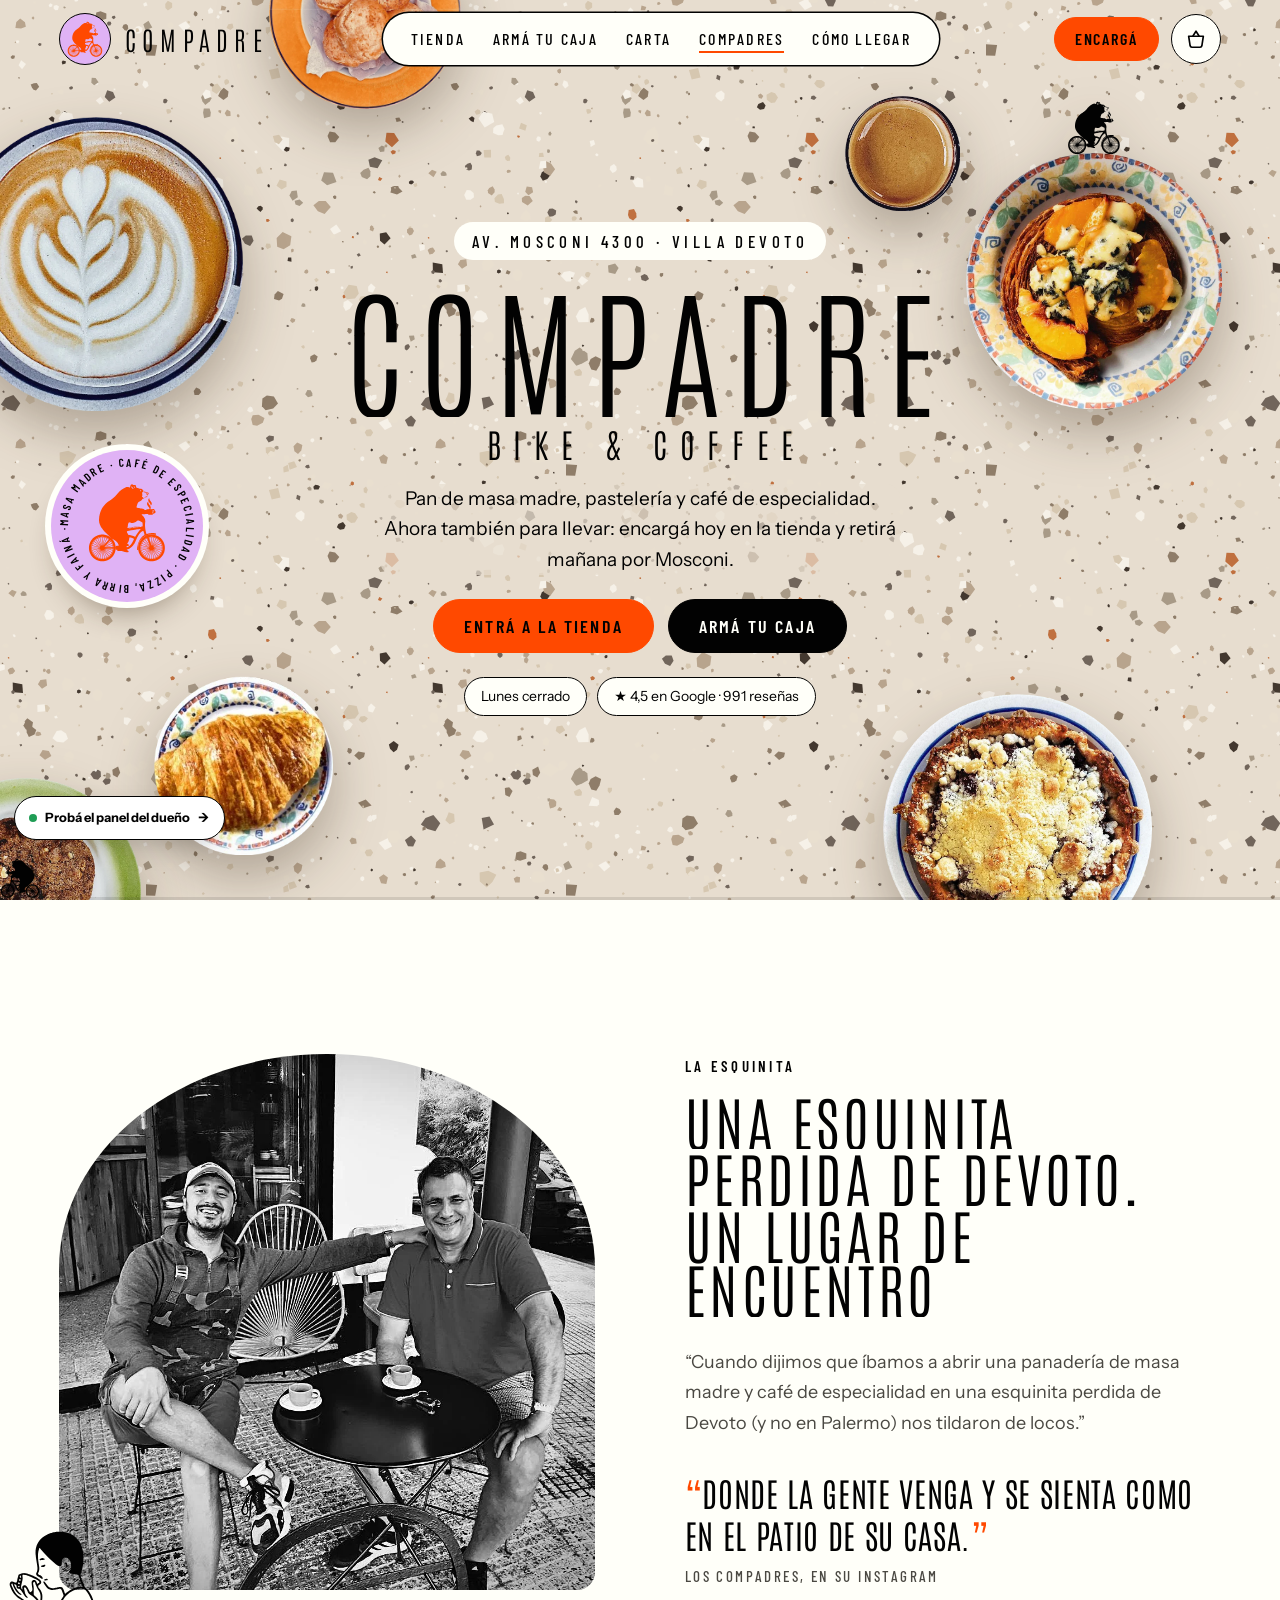
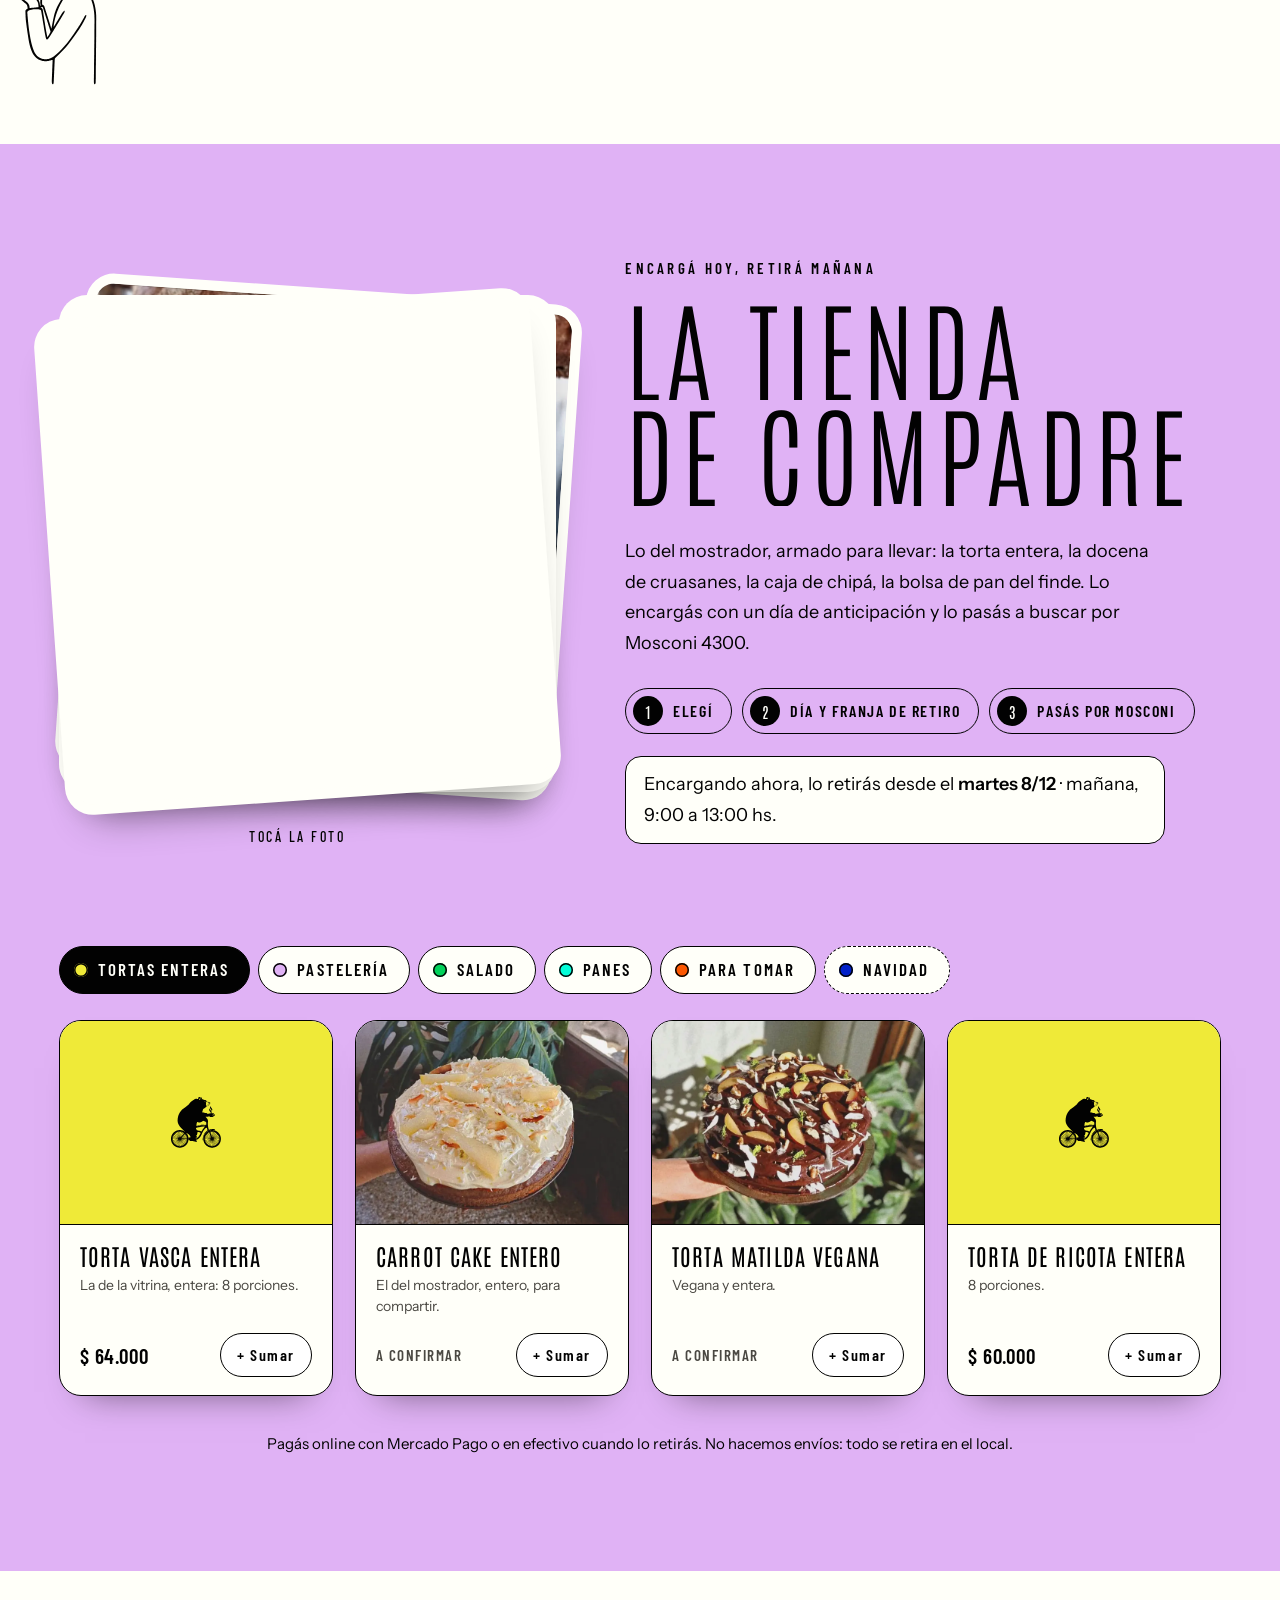
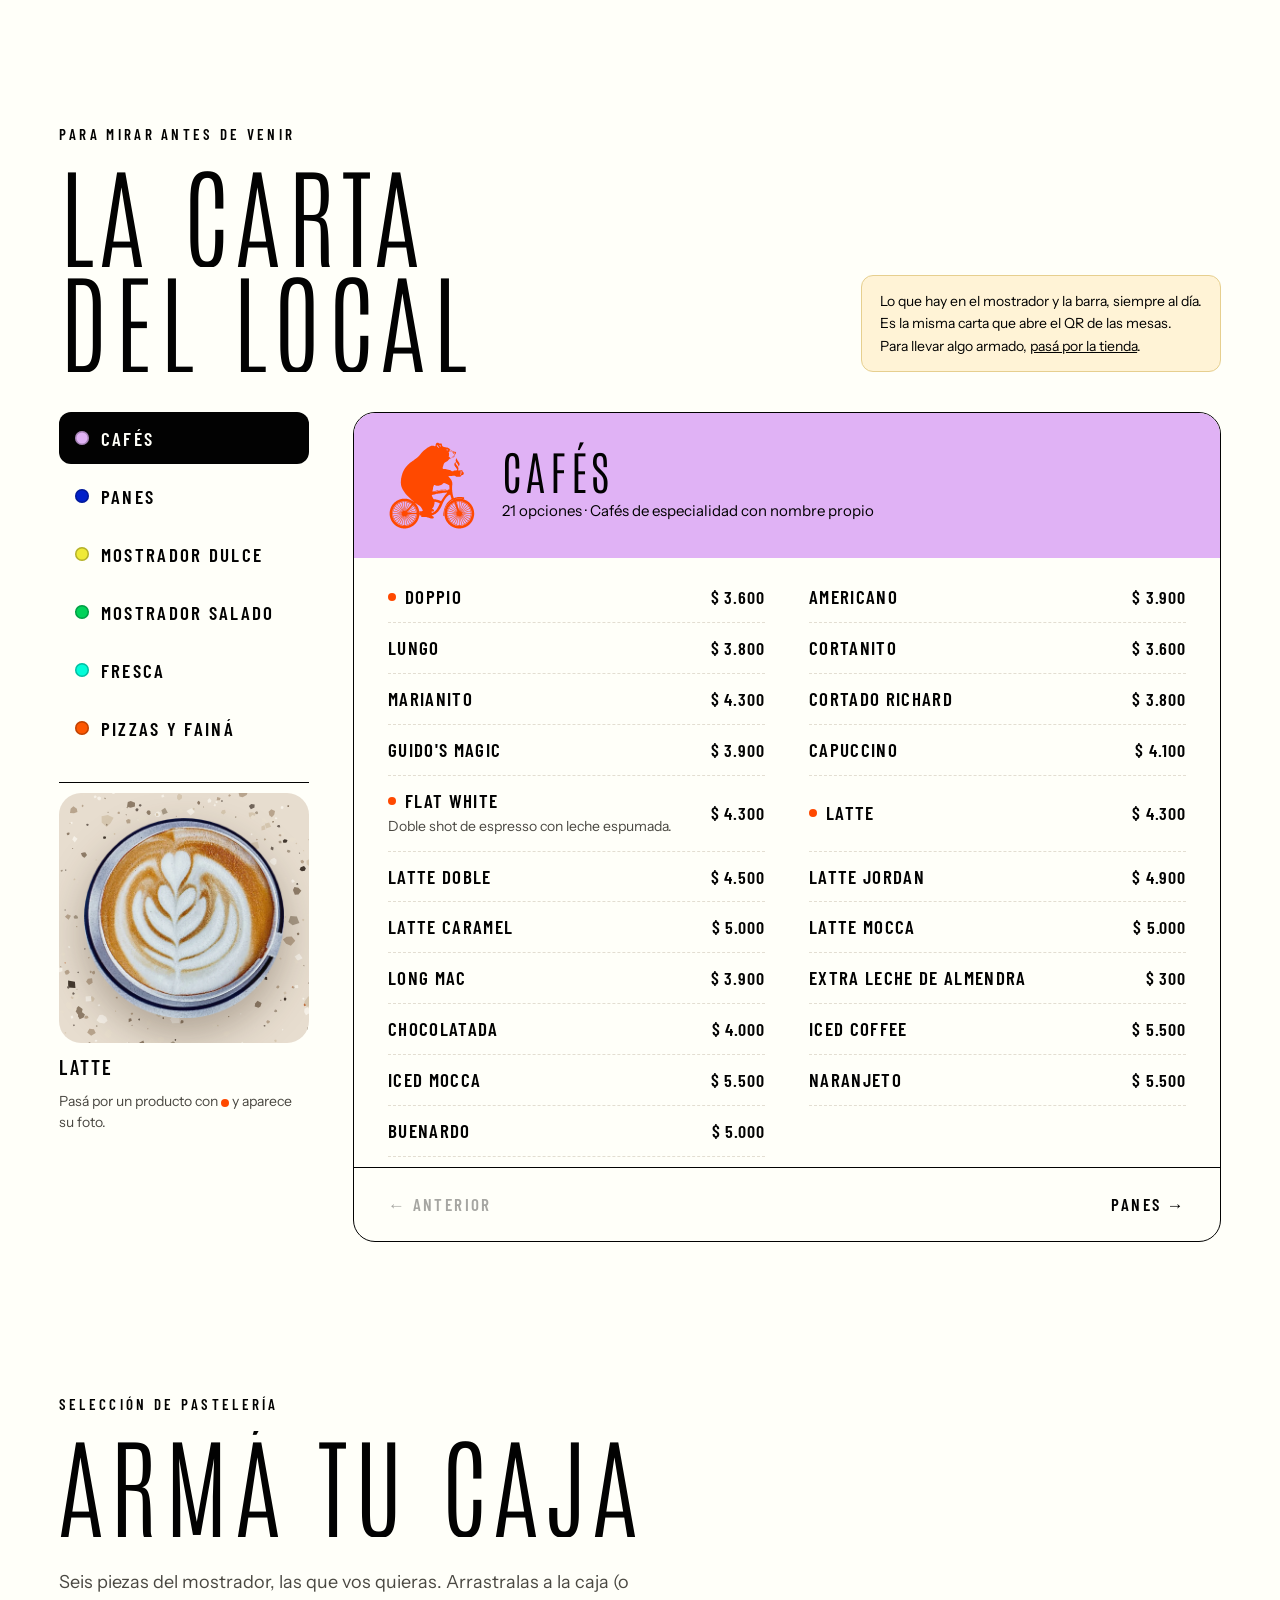
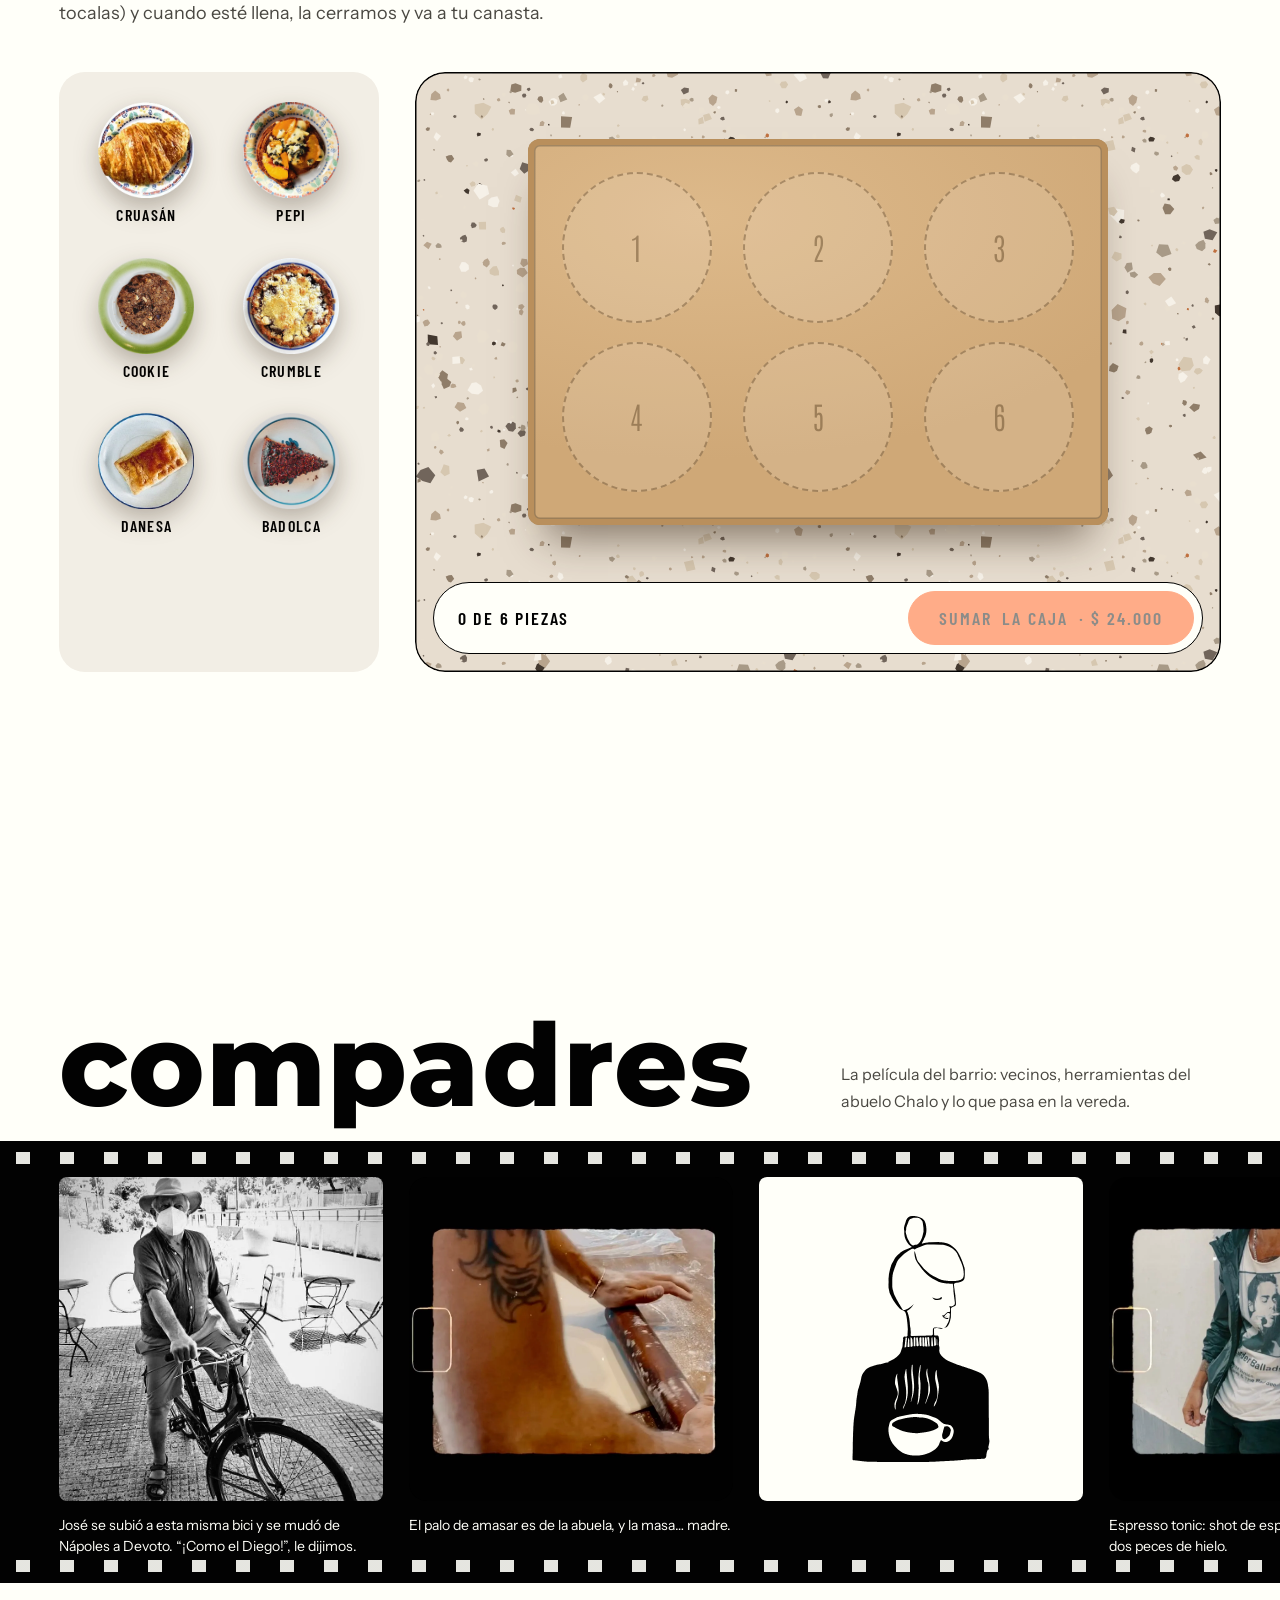
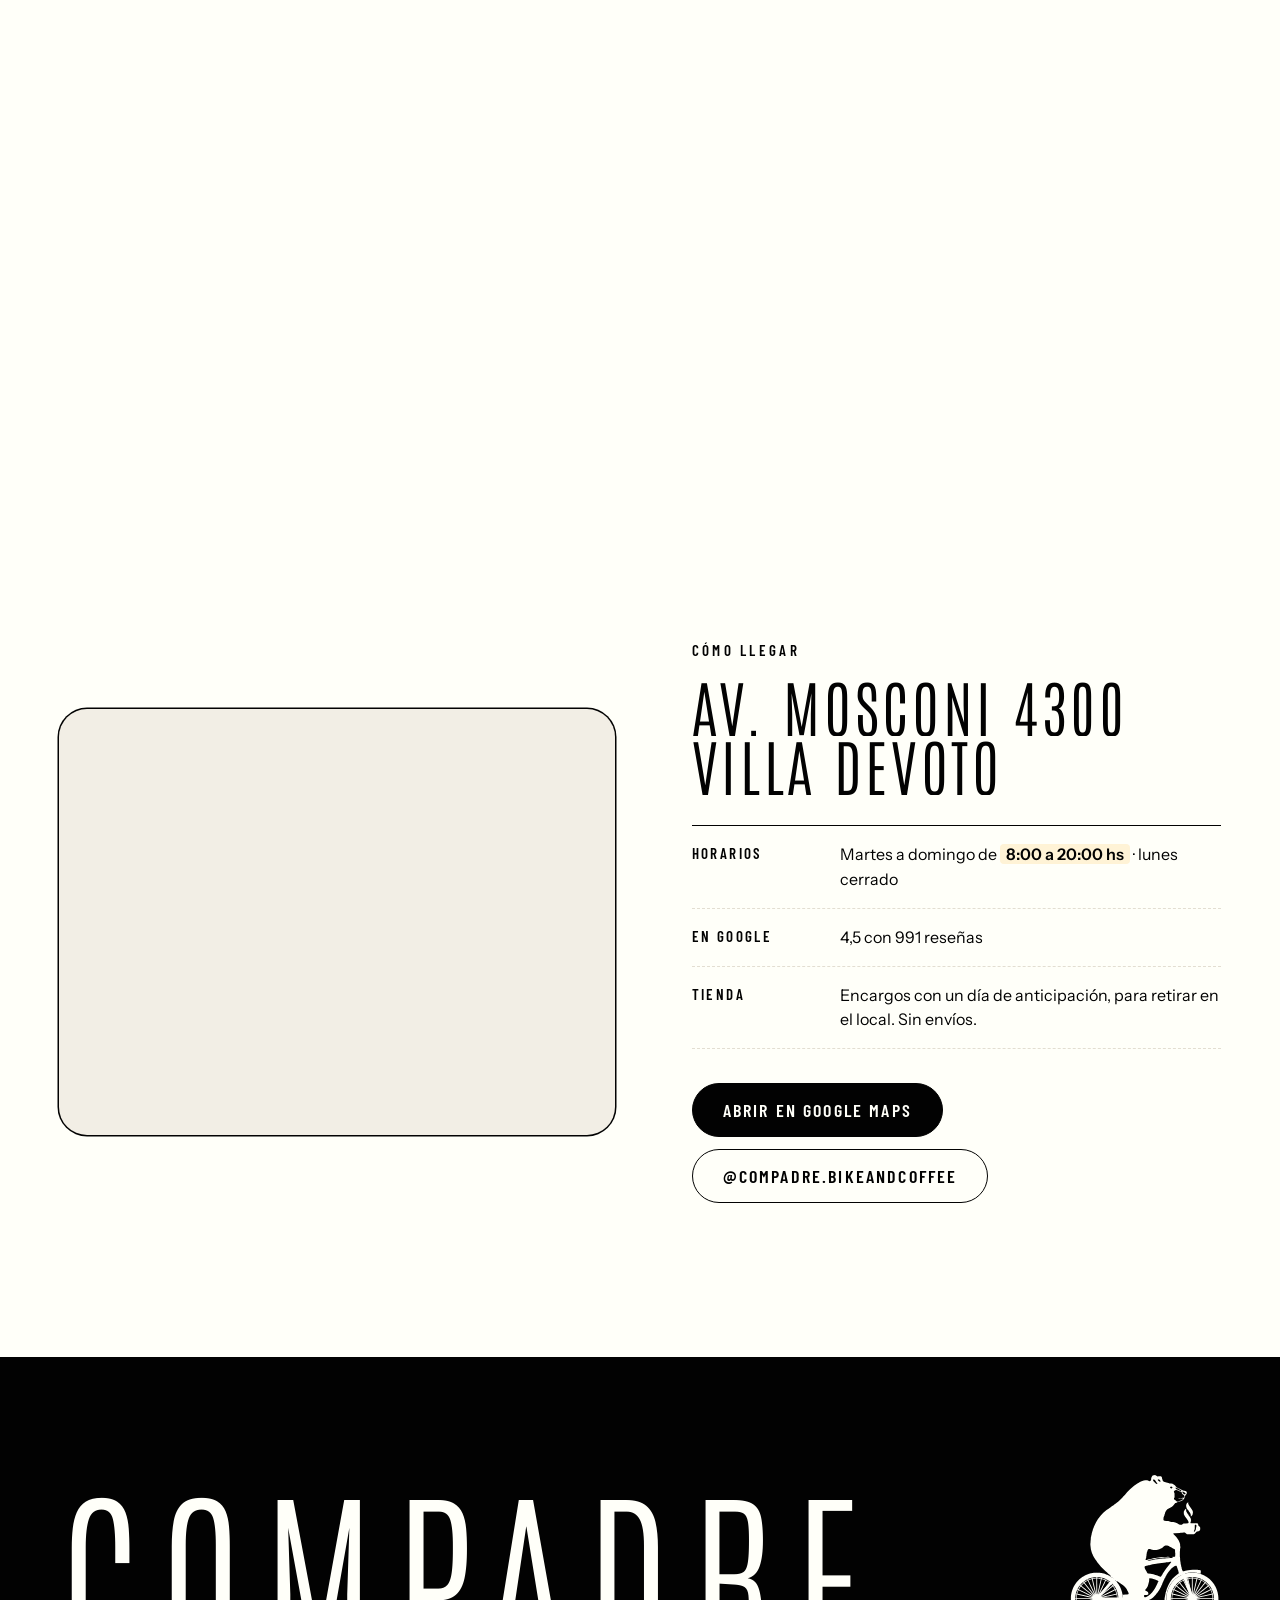
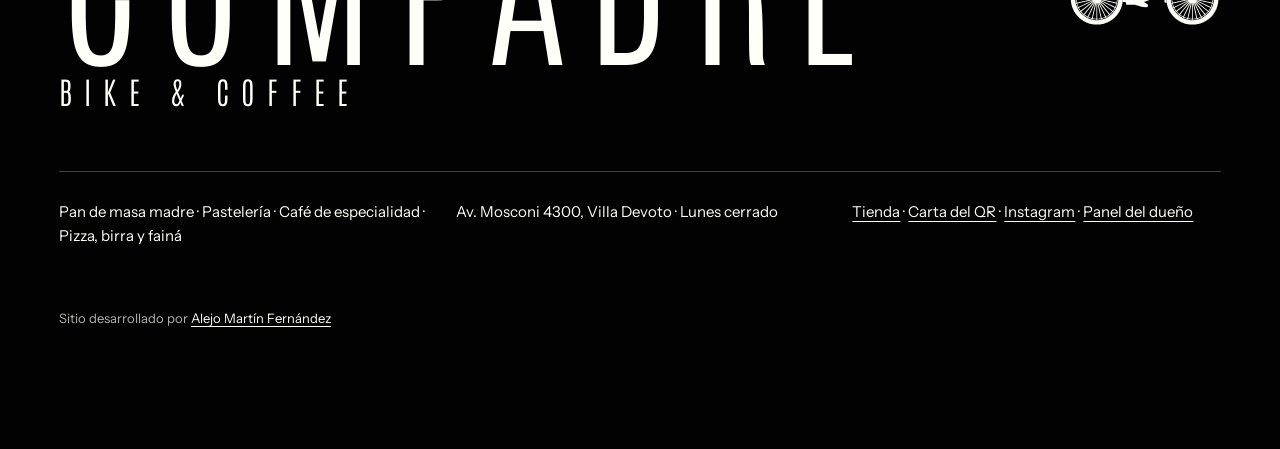
==== commit 872f7ae5: "Tienda online de Compadre: productos armados para encargar con un día de anticipación y retirar en e" ====
--- a/index.html
+++ b/index.html
@@ -4,18 +4,23 @@
 <meta charset="utf-8">
 <meta name="viewport" content="width=device-width, initial-scale=1">
 <title>Compadre bike &amp; coffee · Masa madre y café de especialidad en Villa Devoto</title>
-<meta name="description" content="Pan de masa madre, café de especialidad, pizza, birra y fainá en Av. Mosconi 4300, Villa Devoto. Mirá la carta y encargá el pan del finde.">
+<meta name="description" content="Pan de masa madre, pastelería y café de especialidad en Av. Mosconi 4300, Villa Devoto. Encargá en la tienda online la torta entera, la docena de cruasanes o la bolsa de pan del finde y retirala en el local.">
 <meta name="theme-color" content="#e7ddcf">
 <meta property="og:title" content="Compadre bike &amp; coffee">
-<meta property="og:description" content="Masa madre, café de especialidad y pizza con fainá en Villa Devoto.">
-<meta property="og:image" content="img/fotos/latte-damero.webp">
+<meta property="og:description" content="La tienda de Compadre: encargá hoy, retirá mañana por Mosconi 4300.">
+<meta property="og:image" content="https://compadre-bike-and-coffee.vercel.app/img/og.jpg?v=2">
+<meta property="og:image:width" content="1200">
+<meta property="og:image:height" content="630">
+<meta property="og:url" content="https://compadre-bike-and-coffee.vercel.app/">
+<meta property="og:type" content="website">
+<meta name="twitter:card" content="summary_large_image">
 <link rel="icon" href="img/oso-negro.svg" type="image/svg+xml">
 <link rel="preconnect" href="https://fonts.googleapis.com">
 <link rel="preconnect" href="https://fonts.gstatic.com" crossorigin>
 <link rel="stylesheet" href="https://fonts.googleapis.com/css2?family=Antonio:wght@100..700&family=Barlow+Condensed:wght@400;500;600&family=Instrument+Sans:wght@400;500;600&family=Montserrat:wght@800&display=swap">
 <link rel="preload" as="image" href="img/platos/pepi.webp">
-<link rel="stylesheet" href="kit/kit.css?v=1">
-<link rel="stylesheet" href="css/estilos.css?v=1">
+<link rel="stylesheet" href="kit/kit.css?v=19">
+<link rel="stylesheet" href="css/estilos.css?v=2">
 <script>
   (function () {
     var d = document.documentElement; d.classList.add('js');
@@ -38,7 +43,7 @@
   <div class="vereda__oso"><svg viewBox="0 0 303.8 307.8"><use href="#oso"></use></svg><span class="vapor"></span></div>
 </div>
 
-<a class="saltar" href="#carta">Saltar a la carta</a>
+<a class="saltar" href="#tienda">Saltar a la tienda</a>
 
 <header class="barra">
   <div class="barra__in">
@@ -49,14 +54,14 @@
       <a class="barra__logo" href="#inicio" aria-label="Compadre bike &amp; coffee, inicio">COMPADRE</a>
     </div>
     <nav class="barra__nav" id="menu" aria-label="Secciones">
-      <a href="#pan">Pan del finde</a>
+      <a href="#tienda">Tienda</a>
+      <a href="#caja">Armá tu caja</a>
       <a href="#carta">Carta</a>
-      <a href="#mesa">Armá tu mesa</a>
       <a href="#compadres">Compadres</a>
       <a href="#llegar">Cómo llegar</a>
     </nav>
     <div class="barra__acc">
-      <a class="btn btn--naranja btn--chico" href="#pan">Encargá pan</a>
+      <a class="btn btn--naranja btn--chico" href="#tienda">Encargá</a>
       <button type="button" class="canasta-btn" data-kit-open="carrito" aria-label="Ver la canasta">
         <svg viewBox="0 0 24 24" aria-hidden="true"><path d="M4 9h16l-1.6 10.4a2 2 0 0 1-2 1.6H7.6a2 2 0 0 1-2-1.6Z"/><path d="M8.5 9 12 3.5 15.5 9"/></svg>
         <span class="canasta-btn__n" data-canasta-n hidden>0</span>
@@ -90,10 +95,10 @@
         <span class="hero__compadre" aria-hidden="true"><span>C</span><span>O</span><span>M</span><span>P</span><span>A</span><span>D</span><span>R</span><span>E</span></span>
         <span class="hero__bike" aria-hidden="true">BIKE &amp; COFFEE</span>
       </h1>
-      <p class="hero__p" style="--d:3">Pan de masa madre, café de especialidad y pizza con fainá. Así se ve la mesa desde arriba: armá la tuya.</p>
+      <p class="hero__p" style="--d:3">Pan de masa madre, pastelería y café de especialidad. Ahora también para llevar: encargá hoy en la tienda y retirá mañana por Mosconi.</p>
       <div class="hero__ctas" style="--d:4">
-        <a class="btn" href="#mesa">Armá tu mesa</a>
-        <a class="btn btn--naranja" href="#pan">Encargá el pan del finde</a>
+        <a class="btn btn--naranja" href="#tienda">Entrá a la tienda</a>
+        <a class="btn" href="#caja">Armá tu caja</a>
       </div>
       <ul class="hero__chips" style="--d:5">
         <li>Lunes cerrado</li>
@@ -126,31 +131,30 @@
     <img class="dibujo dibujo--a rev" src="img/dibujo-oler-cafe-negro.svg" alt="" width="531" height="922" loading="lazy" aria-hidden="true">
   </section>
 
-  <!-- 3 · EL PAN DEL FINDE -->
-  <section class="pan" id="pan" aria-labelledby="pan-t">
-    <div class="pan__in">
-      <div class="mazo rev" aria-label="Hogazas de masa madre: tocá para pasar la foto" role="group">
-        <button type="button" class="mazo__carta" style="--k:2"><img src="img/fotos/hogaza-3.webp" alt="Hogaza de masa madre recién salida, en la mano" width="1400" height="1400" loading="lazy" decoding="async"></button>
-        <button type="button" class="mazo__carta" style="--k:1"><img src="img/fotos/hogaza-1.webp" alt="Hogaza de campo con su greña" width="1400" height="1400" loading="lazy" decoding="async"></button>
-        <button type="button" class="mazo__carta" style="--k:0"><img src="img/fotos/hogaza-2.webp" alt="Hogaza de masa madre sostenida en la vereda" width="1400" height="1400" loading="lazy" decoding="async"></button>
-        <p class="mazo__hint">Tocá la foto</p>
-      </div>
-      <div class="pan__txt">
-        <p class="kicker rev">Encargos para retirar</p>
-        <h2 id="pan-t" class="titulo titulo--xl rev-titulo"><span><span>El pan</span></span><span><span>del finde</span></span></h2>
-        <p class="rev">Masa madre, fermentación lenta y el palote del abuelo Chalo. Elegí el día, sumá tus panes y pasalos a buscar por Mosconi.</p>
-        <fieldset class="dias rev">
-          <legend>¿Qué día lo pasás a buscar?</legend>
-          <label><input type="radio" name="dia-pan" value="viernes" checked><span>Viernes</span></label>
-          <label><input type="radio" name="dia-pan" value="sábado"><span>Sábado</span></label>
-          <label><input type="radio" name="dia-pan" value="domingo"><span>Domingo</span></label>
-        </fieldset>
-        <ul class="panes rev" data-panes></ul>
-        <div class="pan__pie rev">
-          <button type="button" class="btn btn--leche" data-kit-open="carrito">Ver la canasta</button>
-          <p class="nota">Días de horneado: supuesto de la demo, a confirmar con Compadre.</p>
-        </div>
-      </div>
+  <!-- 3 · LA TIENDA: productos armados para encargar y retirar -->
+  <section class="tienda" id="tienda" aria-labelledby="tienda-t">
+    <div class="tienda__in">
+      <div class="tienda__cab">
+        <div class="mazo rev" aria-label="Hogazas de masa madre: tocá para pasar la foto" role="group">
+          <button type="button" class="mazo__carta" style="--k:2"><img src="img/fotos/hogaza-3.webp" alt="Hogaza de masa madre recién salida, en la mano" width="1400" height="1400" loading="lazy" decoding="async"></button>
+          <button type="button" class="mazo__carta" style="--k:1"><img src="img/fotos/hogaza-1.webp" alt="Hogaza de campo con su greña" width="1400" height="1400" loading="lazy" decoding="async"></button>
+          <button type="button" class="mazo__carta" style="--k:0"><img src="img/fotos/hogaza-2.webp" alt="Hogaza de masa madre sostenida en la vereda" width="1400" height="1400" loading="lazy" decoding="async"></button>
+          <p class="mazo__hint">Tocá la foto</p>
+        </div>
+        <div class="tienda__txt">
+          <p class="kicker rev">Encargá hoy, retirá mañana</p>
+          <h2 id="tienda-t" class="titulo titulo--xl rev-titulo"><span><span>La tienda</span></span><span><span>de Compadre</span></span></h2>
+          <p class="rev">Lo del mostrador, armado para llevar: la torta entera, la docena de cruasanes, la caja de chipá, la bolsa de pan del finde. Lo encargás con un día de anticipación y lo pasás a buscar por Mosconi 4300.</p>
+          <ol class="pasos rev">
+            <li><b>1</b><span>Elegí</span></li>
+            <li><b>2</b><span>Día y franja de retiro</span></li>
+            <li><b>3</b><span>Pasás por Mosconi</span></li>
+          </ol>
+          <p class="tienda__prox rev" data-proximo>Encargando ahora, lo retirás desde <b>mañana</b>.</p>
+        </div>
+      </div>
+      <div class="tienda__kit" id="tienda-kit" data-kit="carta" data-kit-tienda="true"></div>
+      <p class="tienda__pago rev">Pagás online con Mercado Pago o en efectivo cuando lo retirás. No hacemos envíos: todo se retira en el local.</p>
     </div>
   </section>
 
@@ -158,13 +162,13 @@
   <section class="carta" id="carta" aria-labelledby="carta-t">
     <div class="carta__cab">
       <div>
-        <p class="kicker rev">Cafés con nombre propio, mostrador y pizzas</p>
-        <h2 id="carta-t" class="titulo titulo--xl rev-titulo"><span><span>La carta</span></span></h2>
-      </div>
-      <p class="carta__aviso rev">Precios de referencia de agosto de 2025. Todo se puede encargar para retirar.</p>
+        <p class="kicker rev">Para mirar antes de venir</p>
+        <h2 id="carta-t" class="titulo titulo--xl rev-titulo"><span><span>La carta</span></span><span><span>del local</span></span></h2>
+      </div>
+      <p class="carta__aviso rev">Lo que hay en el mostrador y la barra, siempre al día. Es la misma carta que abre el QR de las mesas. Para llevar algo armado, <a href="#tienda">pasá por la tienda</a>.</p>
     </div>
     <div class="carta__grid">
-      <div class="carta__kit" data-kit="carta"></div>
+      <div class="carta__kit" id="carta-kit" data-kit="carta" data-kit-pedir="false"></div>
       <aside class="carta__foto" aria-hidden="true">
         <div class="carta__foto-caja"><img src="img/platos/latte-rosetta.webp" alt="" width="830" height="830" loading="lazy" decoding="async" data-foto-img></div>
         <p class="carta__foto-nom" data-foto-nom>Latte</p>
@@ -173,23 +177,26 @@
     </div>
   </section>
 
-  <!-- 5 · ARMÁ TU MESA -->
-  <section class="mesa" id="mesa" aria-labelledby="mesa-t">
-    <div class="mesa__cab">
-      <p class="kicker rev">Vista desde arriba</p>
-      <h2 id="mesa-t" class="titulo titulo--xl rev-titulo"><span><span>Armá tu mesa</span></span></h2>
-      <p class="rev">Arrastrá un plato a la mesa (o tocalo) y queda en tu canasta. Tocá un plato servido para sacarlo.</p>
-    </div>
-    <div class="mesa__grid">
-      <ul class="bandeja rev" data-bandeja aria-label="Platos para servir"></ul>
-      <div class="mesa__tabla rev" data-mesa>
-        <div class="mesa__vacia" data-mesa-vacia>
-          <svg viewBox="0 0 303.8 307.8" aria-hidden="true"><use href="#oso"></use></svg>
-          <p>La mesa está libre, compa.</p>
-        </div>
-        <div class="mesa__pie">
-          <p class="mesa__cuenta" data-mesa-cuenta aria-live="polite">0 platos</p>
-          <button type="button" class="btn" data-kit-open="carrito">Pedí la cuenta</button>
+  <!-- 5 · ARMÁ TU CAJA: la selección de pastelería -->
+  <section class="caja" id="caja" aria-labelledby="caja-t">
+    <div class="caja__cab">
+      <p class="kicker rev">Selección de pastelería</p>
+      <h2 id="caja-t" class="titulo titulo--xl rev-titulo"><span><span>Armá tu caja</span></span></h2>
+      <p class="rev">Seis piezas del mostrador, las que vos quieras. Arrastralas a la caja (o tocalas) y cuando esté llena, la cerramos y va a tu canasta.</p>
+    </div>
+    <div class="caja__grid">
+      <ul class="bandeja rev" data-bandeja aria-label="Piezas de pastelería"></ul>
+      <div class="caja__mesa rev" data-caja-mesa>
+        <div class="caja__carton" data-caja>
+          <ol class="caja__huecos" data-huecos aria-label="Lugares de la caja"></ol>
+          <div class="caja__tapa" aria-hidden="true">
+            <svg viewBox="0 0 303.8 307.8"><use href="#oso"></use></svg>
+            <span>COMPADRE</span><small>BIKE &amp; COFFEE</small>
+          </div>
+        </div>
+        <div class="caja__pie">
+          <p class="caja__cuenta" data-caja-cuenta aria-live="polite">0 de 6 piezas</p>
+          <button type="button" class="btn btn--naranja" data-caja-sumar disabled>Sumar la caja</button>
         </div>
       </div>
     </div>
@@ -220,26 +227,16 @@
 
   <!-- 7 · CÓMO LLEGAR -->
   <section class="llegar" id="llegar" aria-labelledby="llegar-t">
-    <div class="mapa rev" aria-hidden="true">
-      <svg viewBox="0 0 600 440" class="mapa__svg">
-        <rect width="600" height="440" fill="#f2eee5"></rect>
-        <g stroke="#d9cfbf" stroke-width="10" fill="none">
-          <path d="M-20 80 L620 120"></path><path d="M-20 330 L620 360"></path>
-          <path d="M120 -20 L90 460"></path><path d="M300 -20 L280 460"></path><path d="M480 -20 L470 460"></path>
-        </g>
-        <path class="mapa__mosconi" d="M-20 230 L620 205" stroke="#020202" stroke-width="22" fill="none"></path>
-        <path class="mapa__ruta" d="M40 400 C 120 330, 180 300, 250 260 S 330 225, 352 214" stroke="#ff4900" stroke-width="4" stroke-dasharray="10 9" fill="none"></path>
-        <text x="40" y="196" font-family="Barlow Condensed, sans-serif" font-size="22" letter-spacing="3" fill="#020202">AV. MOSCONI</text>
-      </svg>
-      <div class="mapa__pin"><svg viewBox="0 0 303.8 307.8"><use href="#oso"></use></svg><span>4300</span></div>
+    <div class="mapa rev">
+      <iframe title="Mapa: Compadre bike &amp; coffee, Av. Mosconi 4300, Villa Devoto" src="https://www.google.com/maps?q=Compadre%20bike%20%26%20coffee%2C%20Av.%20Mosconi%204300%2C%20Villa%20Devoto%2C%20CABA&amp;z=16&amp;output=embed" loading="lazy" referrerpolicy="no-referrer-when-downgrade" allowfullscreen></iframe>
     </div>
     <div class="llegar__txt">
       <p class="kicker rev">Cómo llegar</p>
       <h2 id="llegar-t" class="titulo rev-titulo"><span><span>Av. Mosconi 4300</span></span><span><span>Villa Devoto</span></span></h2>
       <dl class="datos rev">
-        <div><dt>Horarios</dt><dd><span class="ph">[HORARIOS]</span> de martes a domingo · lunes cerrado</dd></div>
+        <div><dt>Horarios</dt><dd>Martes a domingo de <span class="ph">8:00 a 20:00 hs</span> · lunes cerrado</dd></div>
         <div><dt>En Google</dt><dd>4,5 con 991 reseñas</dd></div>
-        <div><dt>Encargos</dt><dd>Por la web, para retirar en el local</dd></div>
+        <div><dt>Tienda</dt><dd>Encargos con un día de anticipación, para retirar en el local. Sin envíos.</dd></div>
       </dl>
       <div class="llegar__ctas rev">
         <a class="btn" href="https://www.google.com/maps/search/?api=1&amp;query=Compadre%20bike%20%26%20coffee%20Av.%20Mosconi%204300%20Villa%20Devoto" target="_blank" rel="noopener">Abrir en Google Maps</a>
@@ -254,15 +251,15 @@
     <p class="pie__marca" aria-hidden="true">COMPADRE</p>
     <p class="pie__bike">BIKE &amp; COFFEE</p>
     <div class="pie__fila">
-      <p>Pan de masa madre · Café de especialidad · Pizza, birra y fainá</p>
+      <p>Pan de masa madre · Pastelería · Café de especialidad · Pizza, birra y fainá</p>
       <p>Av. Mosconi 4300, Villa Devoto · Lunes cerrado</p>
-      <p><a href="https://www.instagram.com/compadre.bikeandcoffee/" target="_blank" rel="noopener">Instagram</a> · <a href="admin/" target="_blank" rel="noopener">Panel del dueño</a></p>
+      <p><a href="#tienda">Tienda</a> · <a href="carta/">Carta del QR</a> · <a href="https://www.instagram.com/compadre.bikeandcoffee/" target="_blank" rel="noopener">Instagram</a> · <a href="admin/" target="_blank" rel="noopener">Panel del dueño</a></p>
     </div>
     <div class="pie__estacion" aria-hidden="true"><svg viewBox="0 0 303.8 307.8"><use href="#oso"></use></svg></div>
     <p class="credito">Sitio desarrollado por <a href="https://alejomfernandez.com.ar" target="_blank" rel="noopener">Alejo Martín Fernández</a></p>
   </div>
 </footer>
 
-<script type="module" src="js/main.js?v=1"></script>
+<script type="module" src="js/main.js?v=2"></script>
 </body>
 </html>
--- a/kit/kit.css
+++ b/kit/kit.css
@@ -0,0 +1,515 @@
+/* KIT DEMOS — estilos de módulos y popups.
+   Todo sale de las variables --kit-* que arma core/theme.js desde cliente.json → marca.
+   Cada demo puede pisar cualquier variable o clase .kit-* en su propio CSS. */
+
+:root {
+  --kit-bg: #fff; --kit-surface: #fff; --kit-text: #151515; --kit-muted: #666; --kit-primary: #111; --kit-on-primary: #fff;
+  --kit-accent: #fc0; --kit-on-accent: #111; --kit-border: #ddd; --kit-ok: #1f9d55; --kit-warn: #d97706; --kit-danger: #d42a1d;
+  --kit-font-head: inherit; --kit-font-body: inherit; --kit-head-case: uppercase;
+  --kit-radius: 14px; --kit-radius-btn: 12px; --kit-border-w: 1.5px; --kit-shadow: 0 10px 30px -12px rgba(0,0,0,.35);
+  --kit-ease: cubic-bezier(.2,.8,.2,1); --kit-z: 9000;
+}
+.kit-root, .kit-root *, .kit-root *::before, .kit-root *::after { box-sizing: border-box; }
+.kit-root [hidden], .kit-root[hidden] { display: none !important; }
+.kit-root { font-family: var(--kit-font-body); color: var(--kit-text); -webkit-tap-highlight-color: transparent; }
+.kit-sr { position: absolute !important; width: 1px; height: 1px; overflow: hidden; clip: rect(0 0 0 0); white-space: nowrap; }
+html.kit-lock { overflow: hidden; }
+html.kit-lock body { overflow: hidden; touch-action: none; }
+
+/* ---------- botones ---------- */
+.kit-btn {
+  appearance: none; display: inline-flex; align-items: center; justify-content: center; gap: .45em;
+  min-height: 44px; padding: .7em 1.15em; border: var(--kit-border-w) solid var(--kit-primary); border-radius: var(--kit-radius-btn);
+  background: var(--kit-primary); color: var(--kit-on-primary); font: 700 .95rem/1.1 var(--kit-font-body); text-decoration: none;
+  cursor: pointer; transition: transform .15s var(--kit-ease), filter .15s, background .2s, box-shadow .2s; white-space: nowrap;
+}
+.kit-btn:hover { filter: brightness(1.08); }
+.kit-btn:active { transform: translateY(1px) scale(.98); }
+.kit-btn:focus-visible, .kit-chip:focus-visible, .kit-tab:focus-visible, .kit-add:focus-visible, .kit-x:focus-visible { outline: 3px solid var(--kit-accent); outline-offset: 2px; }
+.kit-btn--ghost { background: var(--kit-surface); color: var(--kit-text); border-color: var(--kit-border); }
+.kit-btn--danger { background: var(--kit-danger); border-color: var(--kit-danger); color: #fff; }
+.kit-btn--danger-t { color: var(--kit-danger); }
+.kit-btn--sm { min-height: 36px; padding: .45em .85em; font-size: .85rem; }
+.kit-btn--big { min-height: 54px; font-size: 1.05rem; font-family: var(--kit-font-head); text-transform: var(--kit-head-case); letter-spacing: .02em; }
+.kit-btn--block { width: 100%; }
+.kit-btn[disabled] { opacity: .55; cursor: not-allowed; }
+.kit-btn.is-loading { position: relative; color: transparent !important; }
+.kit-btn.is-loading::after { content: ""; position: absolute; width: 20px; height: 20px; border: 2.5px solid var(--kit-on-primary); border-right-color: transparent; border-radius: 50%; animation: kit-spin .7s linear infinite; }
+.kit-icon { appearance: none; width: 36px; height: 36px; display: inline-grid; place-items: center; border: var(--kit-border-w) solid var(--kit-border); border-radius: 10px; background: var(--kit-surface); color: var(--kit-text); cursor: pointer; font-size: 1rem; }
+.kit-icon--danger { color: var(--kit-danger); }
+.kit-icon[disabled] { opacity: .35; cursor: default; }
+.kit-row { display: flex; gap: .6rem; flex-wrap: wrap; align-items: center; }
+.kit-row--end { justify-content: flex-end; } .kit-row--center { justify-content: center; } .kit-row--between { justify-content: space-between; }
+.kit-row--stack { flex-direction: column; align-items: stretch; }
+
+/* ---------- badges / tags ---------- */
+.kit-badge { display: inline-flex; align-items: center; gap: .3em; padding: .28em .6em; border-radius: 999px; font: 700 .72rem/1 var(--kit-font-body); letter-spacing: .02em; background: color-mix(in srgb, var(--kit-text) 9%, var(--kit-surface)); color: var(--kit-text); white-space: nowrap; }
+.kit-badge--ok { background: color-mix(in srgb, var(--kit-ok) 16%, var(--kit-surface)); color: color-mix(in srgb, var(--kit-ok) 75%, #000); }
+.kit-badge--warn { background: color-mix(in srgb, var(--kit-warn) 18%, var(--kit-surface)); color: color-mix(in srgb, var(--kit-warn) 70%, #000); }
+.kit-badge--danger, .kit-badge--off { background: color-mix(in srgb, var(--kit-danger) 14%, var(--kit-surface)); color: color-mix(in srgb, var(--kit-danger) 80%, #000); }
+.kit-badge--new { background: var(--kit-accent); color: var(--kit-on-accent); animation: kit-pulse 1.4s ease-in-out 3; }
+.kit-tag { display: inline-grid; place-items: center; width: 1.15em; height: 1.15em; vertical-align: -.12em; margin-left: .15em; color: var(--kit-primary); }
+.kit-tag svg { width: 100%; height: 100%; }
+.kit-tag--txt { width: auto; height: auto; font-size: .7em; padding: .15em .45em; border-radius: 999px; background: var(--kit-accent); color: var(--kit-on-accent); }
+
+/* ---------- carta ---------- */
+.kit-carta { --kit-cols: 1; }
+.kit-tabs { display: flex; gap: .5rem; overflow-x: auto; scrollbar-width: none; padding: 2px 2px 10px; margin-bottom: .5rem; scroll-snap-type: x proximity; }
+.kit-tabs::-webkit-scrollbar { display: none; }
+.kit-tab {
+  appearance: none; flex: 0 0 auto; scroll-snap-align: start; min-height: 44px; padding: .55em 1.1em;
+  border: var(--kit-border-w) solid var(--kit-text); border-radius: var(--kit-radius-btn); background: var(--kit-surface); color: var(--kit-text);
+  font: 700 .95rem/1 var(--kit-font-head); text-transform: var(--kit-head-case); letter-spacing: .03em; cursor: pointer; transition: background .2s, color .2s, transform .15s;
+}
+.kit-tab.is-on { background: var(--kit-primary); border-color: var(--kit-primary); color: var(--kit-on-primary); }
+.kit-carta__panel { display: grid; grid-template-columns: repeat(var(--kit-cols), minmax(0, 1fr)); gap: 0 2rem; }
+.kit-item {
+  display: grid; grid-template-columns: auto minmax(0, 1fr) auto; gap: .9rem; align-items: center; padding: 1rem 0;
+  border-bottom: var(--kit-border-w) dashed var(--kit-border); min-width: 0;
+  animation: kit-up .5s var(--kit-ease) both; animation-delay: calc(var(--i, 0) * 45ms);
+}
+.kit-item:not(:has(.kit-item__foto)) { grid-template-columns: minmax(0, 1fr) auto; }
+.kit-item.is-off { opacity: .55; }
+.kit-item__foto { width: 64px; height: 64px; object-fit: cover; border-radius: calc(var(--kit-radius) * .7); }
+.kit-item__name { margin: 0 0 .25rem; font: 400 1.2rem/1.05 var(--kit-font-head); text-transform: var(--kit-head-case); }
+.kit-item__n { margin-right: .5em; color: var(--kit-primary); }
+.kit-item__desc { margin: 0; color: var(--kit-muted); font-size: .9rem; line-height: 1.4; }
+.kit-item__side { display: flex; flex-direction: column; align-items: flex-end; gap: .45rem; }
+.kit-price { font: 700 1.05rem/1 var(--kit-font-body); white-space: nowrap; }
+.kit-price--na { font-size: .85rem; color: var(--kit-muted); font-weight: 600; }
+.kit-add {
+  appearance: none; min-height: 40px; padding: .45em .9em; border: var(--kit-border-w) solid var(--kit-primary); border-radius: var(--kit-radius-btn);
+  background: var(--kit-surface); color: var(--kit-primary); font: 800 .85rem/1 var(--kit-font-body); cursor: pointer; white-space: nowrap;
+  transition: background .2s, color .2s, transform .12s;
+}
+.kit-add:hover { background: var(--kit-primary); color: var(--kit-on-primary); }
+.kit-add:active { transform: scale(.94); }
+.kit-step { display: inline-flex; align-items: center; border: var(--kit-border-w) solid var(--kit-primary); border-radius: var(--kit-radius-btn); background: var(--kit-primary); color: var(--kit-on-primary); overflow: hidden; animation: kit-pop .25s var(--kit-ease); }
+.kit-step button { appearance: none; width: 38px; height: 38px; border: 0; background: transparent; color: inherit; font: 800 1.15rem/1 var(--kit-font-body); cursor: pointer; }
+.kit-step button:disabled { opacity: .35; cursor: default; }
+.kit-step output { min-width: 1.6em; text-align: center; font-weight: 800; }
+.kit-step--lg button { width: 46px; height: 46px; }
+.kit-step--lg output { min-width: 2.2em; font-size: 1.15rem; }
+@media (min-width: 900px) { .kit-carta { --kit-cols: 2; } }
+
+/* ---------- botón flotante del carrito ---------- */
+.kit-fab {
+  position: fixed; z-index: calc(var(--kit-z) - 2); right: max(14px, env(safe-area-inset-right)); bottom: max(14px, env(safe-area-inset-bottom));
+  display: flex; align-items: center; gap: .7rem; padding: .55rem 1rem .55rem .6rem; min-height: 58px;
+  border: var(--kit-border-w) solid var(--kit-text); border-radius: var(--kit-radius-btn); background: var(--kit-primary); color: var(--kit-on-primary);
+  box-shadow: var(--kit-shadow); cursor: pointer; font-family: var(--kit-font-body); text-align: left;
+  animation: kit-in-up .45s var(--kit-ease) both;
+}
+.kit-fab__ico { width: 40px; height: 40px; display: grid; place-items: center; border-radius: calc(var(--kit-radius-btn) * .8); background: color-mix(in srgb, var(--kit-on-primary) 16%, transparent); }
+.kit-fab__ico svg { width: 22px; height: 22px; fill: none; stroke: currentColor; stroke-width: 2; stroke-linejoin: round; }
+.kit-fab__txt { display: flex; flex-direction: column; line-height: 1.1; }
+.kit-fab__label { font: 400 1rem/1 var(--kit-font-head); text-transform: var(--kit-head-case); letter-spacing: .03em; }
+.kit-fab__total { font-weight: 700; font-size: .9rem; opacity: .92; }
+.kit-fab__n { position: absolute; top: -9px; left: -9px; min-width: 26px; height: 26px; padding: 0 6px; display: grid; place-items: center; border-radius: 999px; background: var(--kit-accent); color: var(--kit-on-accent); font: 800 .8rem/1 var(--kit-font-body); border: 2px solid var(--kit-text); }
+.kit-fab.bump { animation: kit-bump .45s var(--kit-ease); }
+.kit-fly { position: fixed; z-index: var(--kit-z); width: 54px; height: 54px; margin: -27px 0 0 -27px; border-radius: 50%; background: var(--kit-accent); overflow: hidden; pointer-events: none; transition: transform .6s cubic-bezier(.5,-.3,.7,1), opacity .6s; box-shadow: 0 4px 14px rgba(0,0,0,.25); }
+.kit-fly img { width: 100%; height: 100%; object-fit: cover; }
+
+/* píldora "probá el panel" (solo demo) */
+.kit-demo-pill {
+  position: fixed; z-index: calc(var(--kit-z) - 3); left: max(14px, env(safe-area-inset-left)); bottom: max(14px, env(safe-area-inset-bottom));
+  display: inline-flex; align-items: center; gap: .5rem; min-height: 44px; padding: .55rem .9rem; border-radius: 999px; background: var(--kit-surface); color: var(--kit-text);
+  border: var(--kit-border-w) solid var(--kit-text); box-shadow: var(--kit-shadow); font: 700 .8rem/1 var(--kit-font-body); text-decoration: none;
+  opacity: 0; transform: translateY(20px); transition: opacity .4s, transform .4s var(--kit-ease);
+}
+.kit-demo-pill.is-in { opacity: 1; transform: none; }
+html.kit-lock .kit-demo-pill { opacity: 0; pointer-events: none; transform: translateY(20px); }
+.kit-demo-pill__dot { width: 8px; height: 8px; border-radius: 50%; background: var(--kit-ok); box-shadow: 0 0 0 0 var(--kit-ok); animation: kit-ping 2s infinite; }
+@media (max-width: 640px) { html.kit-has-cart .kit-demo-pill { bottom: calc(max(14px, env(safe-area-inset-bottom)) + 70px); } }
+
+/* ---------- popups ---------- */
+.kit-pop { position: fixed; inset: 0; z-index: var(--kit-z); display: grid; place-items: center; padding: 16px; }
+.kit-pop__back { position: absolute; inset: 0; background: color-mix(in srgb, var(--kit-text) 55%, transparent); opacity: 0; transition: opacity .25s; }
+.kit-pop__box {
+  position: relative; width: min(520px, 100%); max-height: min(88vh, 100%); max-height: min(88dvh, 100%); display: flex; flex-direction: column;
+  background: var(--kit-bg); color: var(--kit-text); border: var(--kit-border-w) solid var(--kit-text); border-radius: var(--kit-radius);
+  box-shadow: var(--kit-shadow); outline: none; overflow: hidden;
+  opacity: 0; transform: translateY(24px) scale(.97); transition: opacity .25s, transform .3s var(--kit-ease);
+}
+.kit-pop.is-open .kit-pop__back { opacity: 1; }
+.kit-pop.is-open .kit-pop__box { opacity: 1; transform: none; }
+.kit-pop.is-closing .kit-pop__box { transform: translateY(16px) scale(.98); }
+.kit-pop__head { color: var(--kit-text); margin: 0; display: flex; align-items: center; justify-content: space-between; gap: 1rem; padding: 14px 14px 10px 20px; border-bottom: var(--kit-border-w) solid var(--kit-border); background: var(--kit-bg); }
+.kit-pop__title { margin: 0; font: 400 1.35rem/1.05 var(--kit-font-head); text-transform: var(--kit-head-case); letter-spacing: .02em; }
+.kit-pop--sm .kit-pop__head { border-bottom: 0; padding-bottom: 0; }
+.kit-pop__body { padding: 16px 20px 20px; overflow: auto; overscroll-behavior: contain; -webkit-overflow-scrolling: touch; }
+.kit-x { appearance: none; flex: 0 0 auto; width: 42px; height: 42px; display: grid; place-items: center; border: var(--kit-border-w) solid var(--kit-border); border-radius: 50%; background: var(--kit-surface); color: var(--kit-text); cursor: pointer; transition: transform .2s; }
+.kit-x:hover { transform: rotate(90deg); }
+.kit-x svg { width: 18px; height: 18px; stroke: currentColor; stroke-width: 2.4; stroke-linecap: round; }
+.kit-pop--sm .kit-pop__box { width: min(420px, 100%); }
+.kit-pop--editor .kit-pop__box { width: min(560px, 100%); }
+.kit-pop--resv .kit-pop__box { width: min(600px, 100%); }
+
+/* drawer: hoja inferior en mobile, panel lateral en desktop */
+.kit-pop--drawer { place-items: end stretch; padding: 0; }
+.kit-pop--drawer .kit-pop__box { width: 100%; max-height: 92vh; max-height: 92dvh; border-radius: var(--kit-radius) var(--kit-radius) 0 0; border-bottom: 0; transform: translateY(100%); }
+.kit-pop--drawer .kit-pop__body { padding: 0; display: flex; flex-direction: column; min-height: 0; flex: 1; overflow: hidden; }
+.kit-pop--drawer.is-closing .kit-pop__box { transform: translateY(100%); }
+@media (min-width: 760px) {
+  .kit-pop--drawer { place-items: stretch end; }
+  .kit-pop--drawer .kit-pop__box { width: min(440px, 100%); height: 100%; max-height: none; border-radius: 0; border: 0; border-left: var(--kit-border-w) solid var(--kit-text); transform: translateX(100%); }
+  .kit-pop--drawer.is-closing .kit-pop__box { transform: translateX(100%); }
+}
+
+/* ---------- carrito / checkout ---------- */
+.kit-cart__scroll { flex: 1; overflow: auto; overscroll-behavior: contain; padding: 8px 20px 16px; }
+.kit-lines { list-style: none; margin: 0 0 12px; padding: 0; }
+.kit-line { display: grid; grid-template-columns: 52px minmax(0, 1fr) auto; gap: .75rem; align-items: center; padding: .7rem 0; border-bottom: var(--kit-border-w) dashed var(--kit-border); animation: kit-up .35s var(--kit-ease) both; }
+.kit-line__img { width: 52px; height: 52px; border-radius: 10px; object-fit: cover; background: color-mix(in srgb, var(--kit-primary) 14%, var(--kit-surface)); display: block; }
+.kit-line__body { display: flex; flex-direction: column; min-width: 0; }
+.kit-line__body b { font: 400 1.05rem/1.1 var(--kit-font-head); text-transform: var(--kit-head-case); overflow-wrap: anywhere; }
+.kit-line__body span { color: var(--kit-muted); font-size: .88rem; }
+.kit-cart__foot { color: var(--kit-text); margin: 0; padding: 12px 20px max(16px, env(safe-area-inset-bottom)); border-top: var(--kit-border-w) solid var(--kit-text); background: var(--kit-surface); }
+.kit-sum { display: grid; gap: .3rem; margin-bottom: .7rem; font-size: .92rem; }
+.kit-sum > div { display: flex; justify-content: space-between; }
+.kit-sum__total { font-size: 1.1rem; }
+.kit-sum__total b { font: 400 1.5rem/1 var(--kit-font-head); }
+.kit-empty { text-align: center; padding: 2.5rem 1.5rem; display: grid; gap: .5rem; justify-items: center; }
+.kit-empty__t { font: 400 1.35rem/1.1 var(--kit-font-head); text-transform: var(--kit-head-case); margin: 0; }
+.kit-empty p { margin: 0; color: var(--kit-muted); }
+.kit-empty .kit-btn { margin-top: .8rem; }
+
+/* ---------- formularios ---------- */
+.kit-form { display: grid; gap: .85rem; }
+.kit-field { display: grid; gap: .35rem; min-width: 0; }
+.kit-field > span, .kit-label, .kit-pay legend { font: 700 .78rem/1 var(--kit-font-body); text-transform: uppercase; letter-spacing: .06em; color: var(--kit-muted); }
+.kit-field input, .kit-field textarea, .kit-field select {
+  width: 100%; min-height: 46px; padding: .7em .85em; border: var(--kit-border-w) solid var(--kit-border); border-radius: calc(var(--kit-radius-btn) * .8);
+  background: var(--kit-surface); color: var(--kit-text); font: 500 16px/1.3 var(--kit-font-body); transition: border-color .2s, box-shadow .2s;
+}
+.kit-field textarea { resize: vertical; min-height: 64px; }
+.kit-field input:focus, .kit-field textarea:focus, .kit-field select:focus { outline: none; border-color: var(--kit-primary); box-shadow: 0 0 0 3px color-mix(in srgb, var(--kit-primary) 22%, transparent); }
+.kit-field-row { display: grid; grid-template-columns: 1fr 1fr; gap: .75rem; }
+.kit-check { display: flex; align-items: center; gap: .6rem; font-weight: 600; cursor: pointer; }
+.kit-check input { width: 20px; height: 20px; accent-color: var(--kit-primary); }
+.kit-seg { display: grid; grid-auto-flow: column; grid-auto-columns: 1fr; gap: 0; padding: 4px; margin: 0; border: var(--kit-border-w) solid var(--kit-border); border-radius: var(--kit-radius-btn); background: var(--kit-surface); }
+.kit-seg label { position: relative; }
+.kit-seg input { position: absolute; opacity: 0; inset: 0; cursor: pointer; }
+.kit-seg span { display: grid; place-items: center; min-height: 42px; border-radius: calc(var(--kit-radius-btn) * .75); font-weight: 700; font-size: .9rem; transition: background .2s, color .2s; text-align: center; padding: 0 .4rem; }
+.kit-seg input:checked + span { background: var(--kit-primary); color: var(--kit-on-primary); }
+.kit-seg input:focus-visible + span { outline: 3px solid var(--kit-accent); }
+.kit-sedes { border: 0; padding: 0; margin: .1rem 0 0; min-width: 0; }
+.kit-sedes legend { font: 700 .78rem/1 var(--kit-font-body); text-transform: uppercase; letter-spacing: .06em; color: var(--kit-muted); margin-bottom: .55rem; padding: 0; }
+.kit-sedes__list { display: grid; grid-template-columns: repeat(auto-fill, minmax(min(100%, 9.5rem), 1fr)); gap: .5rem; }
+.kit-sede { position: relative; display: block; cursor: pointer; min-width: 0; }
+.kit-sede input { position: absolute; opacity: 0; inset: 0; cursor: pointer; }
+.kit-sede span { display: flex; flex-direction: column; justify-content: center; gap: .15rem; min-height: 56px; padding: .55rem .8rem; border: var(--kit-border-w) solid var(--kit-border); border-radius: var(--kit-radius); background: var(--kit-surface); transition: background .2s, color .2s, border-color .2s; }
+.kit-sede b { font-size: .95rem; line-height: 1.15; overflow-wrap: anywhere; }
+.kit-sede small { font-size: .8rem; line-height: 1.25; opacity: .8; overflow-wrap: anywhere; }
+.kit-sede input:checked + span { background: var(--kit-primary); color: var(--kit-on-primary); border-color: var(--kit-primary); }
+.kit-sede input:focus-visible + span { outline: 3px solid var(--kit-accent); outline-offset: 2px; }
+.kit-line__nota { font-style: normal; font-size: .82rem; color: var(--kit-muted); overflow-wrap: anywhere; }
+.kit-pay { display: grid; gap: .5rem; border: 0; padding: 0; margin: .2rem 0 0; }
+.kit-pay legend { margin-bottom: .5rem; }
+.kit-pay__opt { position: relative; display: block; cursor: pointer; }
+.kit-pay__opt input { position: absolute; opacity: 0; }
+.kit-pay__card { display: grid; gap: .15rem; padding: .8rem 1rem .8rem 2.7rem; border: var(--kit-border-w) solid var(--kit-border); border-radius: var(--kit-radius-btn); background: var(--kit-surface); transition: border-color .2s, background .2s; position: relative; }
+.kit-pay__card::before { content: ""; position: absolute; left: 1rem; top: 50%; width: 18px; height: 18px; margin-top: -9px; border-radius: 50%; border: 2px solid var(--kit-border); background: var(--kit-surface); transition: border .2s; }
+.kit-pay__card small { color: var(--kit-muted); }
+.kit-pay__opt input:checked + .kit-pay__card { border-color: var(--kit-primary); background: color-mix(in srgb, var(--kit-primary) 7%, var(--kit-surface)); }
+.kit-pay__opt input:checked + .kit-pay__card::before { border: 6px solid var(--kit-primary); }
+.kit-pay__opt input:focus-visible + .kit-pay__card { outline: 3px solid var(--kit-accent); }
+.kit-msg { margin: 0 0 .6rem; padding: .6rem .8rem; border-radius: 10px; background: color-mix(in srgb, var(--kit-danger) 12%, var(--kit-surface)); color: color-mix(in srgb, var(--kit-danger) 85%, #000); font-weight: 600; font-size: .9rem; }
+.kit-msg.shake { animation: kit-shake .35s; }
+.kit-hint { color: var(--kit-muted); font-size: .88rem; margin: 0; }
+.kit-error { padding: 1rem; color: var(--kit-danger); }
+
+/* chips (días, horas, filtros) */
+.kit-chips { display: flex; gap: .5rem; flex-wrap: wrap; }
+.kit-chips--scroll { flex-wrap: nowrap; overflow-x: auto; scrollbar-width: none; padding: 2px 2px 6px; margin: 0 -2px; scroll-snap-type: x proximity; }
+.kit-chips--scroll::-webkit-scrollbar { display: none; }
+.kit-chips--grid { display: grid; grid-template-columns: repeat(auto-fill, minmax(74px, 1fr)); }
+.kit-chips--grid > .kit-hint { grid-column: 1 / -1; }
+.kit-chip {
+  appearance: none; flex: 0 0 auto; scroll-snap-align: start; display: inline-flex; flex-direction: column; align-items: center; justify-content: center; gap: .15rem;
+  min-height: 44px; padding: .45em .8em; border: var(--kit-border-w) solid var(--kit-border); border-radius: calc(var(--kit-radius-btn) * .8);
+  background: var(--kit-surface); color: var(--kit-text); font: 700 .92rem/1 var(--kit-font-body); cursor: pointer; transition: background .15s, color .15s, border-color .15s, transform .12s;
+}
+.kit-chip small { font-weight: 600; font-size: .7rem; opacity: .8; }
+.kit-chip:not([disabled]):hover { border-color: var(--kit-primary); }
+.kit-chip.is-on { background: var(--kit-primary); border-color: var(--kit-primary); color: var(--kit-on-primary); animation: kit-pop .22s var(--kit-ease); }
+.kit-chip[disabled] { opacity: .45; cursor: not-allowed; text-decoration: none; }
+.kit-chip.is-full { text-decoration: line-through; }
+.kit-chip--day { min-width: 72px; padding: .55em .7em; }
+.kit-chip--day b { font-family: var(--kit-font-head); font-weight: 400; text-transform: var(--kit-head-case); font-size: 1rem; }
+
+/* reservas */
+.kit-resv { display: grid; gap: 1.1rem; }
+.kit-resv__row { display: flex; align-items: center; justify-content: space-between; gap: 1rem; }
+.kit-resv__block { display: grid; gap: .55rem; min-width: 0; }
+.kit-resv__datos { display: grid; gap: .8rem; }
+@media (min-width: 560px) { .kit-resv__datos { grid-template-columns: 1fr 1fr; } .kit-field--full { grid-column: 1 / -1; } }
+.kit-resv .kit-step { background: var(--kit-surface); color: var(--kit-text); border-color: var(--kit-text); }
+[data-kit="reservas"] .kit-resv { padding: clamp(16px, 4vw, 28px); background: var(--kit-bg); border: var(--kit-border-w) solid var(--kit-text); border-radius: var(--kit-radius); box-shadow: var(--kit-shadow); }
+
+/* confirmaciones */
+.kit-done { text-align: center; display: grid; gap: .55rem; justify-items: center; padding: .5rem 0 .3rem; }
+.kit-done h3 { margin: .3rem 0 0; font: 400 1.6rem/1.05 var(--kit-font-head); text-transform: var(--kit-head-case); }
+.kit-done p { margin: 0 0 .6rem; color: var(--kit-muted); max-width: 34ch; }
+.kit-done__ico { width: 68px; height: 68px; border-radius: 50%; display: grid; place-items: center; background: var(--kit-primary); color: var(--kit-on-primary); animation: kit-pop .45s var(--kit-ease); }
+.kit-done--warn .kit-done__ico { background: var(--kit-warn); color: #fff; }
+.kit-done__ico svg { width: 34px; height: 34px; fill: none; stroke: currentColor; stroke-width: 3; stroke-linecap: round; stroke-linejoin: round; stroke-dasharray: 30; animation: kit-draw .5s .2s backwards; }
+.kit-confirm p { margin: .2rem 0 1.2rem; font-size: 1.02rem; line-height: 1.45; }
+.kit-sim { display: grid; gap: .8rem; }
+.kit-sim__tag { justify-self: start; margin: 0; padding: .25em .6em; border-radius: 6px; background: var(--kit-accent); color: var(--kit-on-accent); font: 800 .72rem/1 var(--kit-font-body); letter-spacing: .1em; }
+.kit-sim p { margin: 0; color: var(--kit-muted); }
+.kit-sim__total { display: flex; justify-content: space-between; align-items: baseline; padding: .9rem 1rem; border: var(--kit-border-w) dashed var(--kit-border); border-radius: var(--kit-radius-btn); }
+.kit-sim__total b { font: 400 1.6rem/1 var(--kit-font-head); }
+
+/* toasts */
+.kit-toasts { position: fixed; z-index: calc(var(--kit-z) + 10); left: 50%; top: max(14px, env(safe-area-inset-top)); transform: translateX(-50%); display: grid; gap: .5rem; width: min(92vw, 420px); pointer-events: none; }
+.kit-toast { padding: .75rem 1rem; border-radius: var(--kit-radius-btn); background: var(--kit-text); color: var(--kit-bg); font: 600 .92rem/1.3 var(--kit-font-body); box-shadow: 0 10px 30px -10px rgba(0,0,0,.5); opacity: 0; transform: translateY(-12px); transition: opacity .25s, transform .3s var(--kit-ease); text-align: center; }
+.kit-toast--warn { background: var(--kit-warn); color: #fff; }
+.kit-toast.is-in { opacity: 1; transform: none; }
+
+/* switch */
+.kit-switch { position: relative; display: inline-flex; cursor: pointer; }
+.kit-switch input { position: absolute; z-index: 1; opacity: 0; width: 100%; height: 100%; margin: 0; cursor: pointer; }
+.kit-switch__ui { width: 46px; height: 28px; border-radius: 999px; background: var(--kit-border); position: relative; transition: background .2s; }
+.kit-switch__ui::after { content: ""; position: absolute; top: 3px; left: 3px; width: 22px; height: 22px; border-radius: 50%; background: #fff; box-shadow: 0 1px 3px rgba(0,0,0,.3); transition: transform .2s var(--kit-ease); }
+.kit-switch input:checked + .kit-switch__ui { background: var(--kit-ok); }
+.kit-switch input:checked + .kit-switch__ui::after { transform: translateX(18px); }
+.kit-switch input:focus-visible + .kit-switch__ui { outline: 3px solid var(--kit-accent); outline-offset: 2px; }
+
+/* ---------- animaciones ---------- */
+@keyframes kit-up { from { opacity: 0; transform: translateY(12px); } }
+@keyframes kit-in-up { from { opacity: 0; transform: translateY(30px) scale(.9); } }
+@keyframes kit-pop { 0% { transform: scale(.85); } 60% { transform: scale(1.06); } 100% { transform: none; } }
+@keyframes kit-bump { 0%, 100% { transform: none; } 35% { transform: scale(1.12) rotate(-3deg); } 65% { transform: scale(.96); } }
+@keyframes kit-spin { to { transform: rotate(360deg); } }
+@keyframes kit-shake { 25% { transform: translateX(-6px); } 50% { transform: translateX(5px); } 75% { transform: translateX(-3px); } }
+@keyframes kit-draw { from { stroke-dashoffset: 30; } to { stroke-dashoffset: 0; } }
+@keyframes kit-pulse { 50% { transform: scale(1.12); } }
+@keyframes kit-ping { 0% { box-shadow: 0 0 0 0 color-mix(in srgb, var(--kit-ok) 60%, transparent); } 80%, 100% { box-shadow: 0 0 0 9px transparent; } }
+@media (prefers-reduced-motion: reduce) {
+  .kit-root *, .kit-fab, .kit-pop__box, .kit-item { animation: none !important; transition: none !important; }
+}
+
+/* descuento por medio de pago (efectivo al retirar) */
+.kit-sum__desc { color: var(--kit-accent); font-weight: 700; }
+
+/* ---------- encargos: día y franja de retiro (v1.3) ---------- */
+.kit-retiro, .kit-franjas { border: 0; padding: 0; margin: .1rem 0 0; min-width: 0; }
+.kit-retiro legend, .kit-franjas legend { display: flex; flex-wrap: wrap; align-items: baseline; gap: .2rem .6rem; font: 700 .78rem/1.2 var(--kit-font-body); text-transform: uppercase; letter-spacing: .06em; color: var(--kit-muted); margin-bottom: .55rem; padding: 0; }
+.kit-retiro legend small { font-weight: 600; text-transform: none; letter-spacing: 0; font-size: .82rem; }
+.kit-dias { display: flex; gap: .5rem; overflow-x: auto; overscroll-behavior-x: contain; scroll-snap-type: x proximity; padding: 2px 2px 6px; margin: 0 -2px; scrollbar-width: none; }
+.kit-dias::-webkit-scrollbar { display: none; }
+.kit-dia, .kit-franja { position: relative; flex: 0 0 auto; scroll-snap-align: start; cursor: pointer; }
+.kit-dia input, .kit-franja input { position: absolute; opacity: 0; inset: 0; margin: 0; cursor: pointer; }
+.kit-dia span { display: grid; justify-items: center; gap: 2px; min-width: 56px; min-height: 64px; padding: .45rem .4rem; box-sizing: border-box; border: var(--kit-border-w) solid var(--kit-border); border-radius: var(--kit-radius-btn); background: var(--kit-surface); transition: background .2s, color .2s, border-color .2s, transform .15s; }
+.kit-dia small { font: 600 .72rem/1 var(--kit-font-body); text-transform: capitalize; color: var(--kit-muted); }
+.kit-dia b { font: 700 1.2rem/1 var(--kit-font-body); }
+.kit-dia.is-on span, .kit-dia input:checked + span { background: var(--kit-text); border-color: var(--kit-text); color: var(--kit-surface); }
+.kit-dia.is-on small, .kit-dia input:checked + span small { color: inherit; opacity: .8; }
+.kit-dia.is-off { cursor: not-allowed; } .kit-dia.is-off span { opacity: .38; }
+.kit-dia input:focus-visible + span, .kit-franja input:focus-visible + span { outline: 3px solid var(--kit-accent); outline-offset: 2px; }
+.kit-franjas__list { display: grid; grid-template-columns: repeat(auto-fit, minmax(min(100%, 8.5rem), 1fr)); gap: .5rem; }
+.kit-franja span { display: grid; gap: 3px; min-height: 52px; padding: .55rem .75rem; box-sizing: border-box; border: var(--kit-border-w) solid var(--kit-border); border-radius: var(--kit-radius-btn); background: var(--kit-surface); transition: background .2s, color .2s, border-color .2s; }
+.kit-franja b { font: 700 .95rem/1 var(--kit-font-body); } .kit-franja small { font-size: .8rem; color: var(--kit-muted); }
+.kit-franja.is-on span, .kit-franja input:checked + span { background: var(--kit-text); border-color: var(--kit-text); color: var(--kit-surface); }
+.kit-franja.is-on small, .kit-franja input:checked + span small { color: inherit; opacity: .8; }
+.kit-franja.is-off { cursor: not-allowed; } .kit-franja.is-off span { opacity: .38; text-decoration: line-through; }
+.kit-hint { margin: .5rem 0 0; font-size: .85rem; line-height: 1.45; color: var(--kit-muted); }
+.kit-aviso { margin: 0 0 .7rem; padding: .65rem .8rem; border-radius: calc(var(--kit-radius) * .7); background: color-mix(in srgb, var(--kit-warn) 12%, var(--kit-surface)); color: color-mix(in srgb, var(--kit-warn) 55%, #000); font-size: .85rem; line-height: 1.45; }
+.kit-pay__opt.is-off { opacity: .55; cursor: not-allowed; }
+.kit-tab--especial { border-style: dashed; }
+
+/* botón de carrito propio de la demo ([data-kit-target]) */
+.kit-bump { animation: kit-bump .45s var(--kit-ease); }
+
+/* ---------- reservas por servicio y tanda (1.4) ---------- */
+.kit-seg--serv { min-height: 52px; }
+.kit-seg--serv span { flex-direction: column; gap: 1px; min-height: 46px; }
+.kit-seg--serv small { font-weight: 600; font-size: .7rem; opacity: .75; }
+.kit-seg--serv input:disabled + span { opacity: .45; cursor: not-allowed; }
+.kit-tandas { display: grid; gap: .9rem; min-height: 120px; align-content: start; }
+.kit-tanda { display: grid; gap: .45rem; }
+.kit-tanda__t { font: 700 .74rem/1.2 var(--kit-font-body); letter-spacing: .14em; text-transform: uppercase; color: var(--kit-muted); }
+.kit-tanda.is-full .kit-tanda__t { text-decoration: none; }
+.kit-extras { display: grid; gap: .55rem; }
+.kit-extras .kit-check { font-weight: 600; min-height: 32px; }
+
+/* ---------- gift cards (1.4) ---------- */
+.kit-line__img--gc { display: grid; place-items: center; color: var(--kit-primary); }
+.kit-line__img--gc svg { width: 26px; height: 26px; fill: none; stroke: currentColor; stroke-width: 1.6; stroke-linecap: round; stroke-linejoin: round; }
+.kit-gc-x { appearance: none; border: var(--kit-border-w) solid var(--kit-border); background: var(--kit-surface); color: var(--kit-text); font: 700 .8rem/1 var(--kit-font-body); min-height: 40px; padding: 0 .85em; border-radius: var(--kit-radius-btn); cursor: pointer; }
+.kit-gc-x:hover { border-color: var(--kit-danger); color: var(--kit-danger); }
+.kit-gcs { list-style: none; margin: 0 0 .6rem; padding: 0; display: grid; gap: .5rem; width: 100%; }
+.kit-gcs li { display: grid; gap: 2px; padding: .75rem .9rem; border: var(--kit-border-w) dashed var(--kit-border); border-radius: calc(var(--kit-radius) * .6); text-align: left; }
+.kit-gcs b { font: 400 1.5rem/1 var(--kit-font-head); letter-spacing: .06em; }
+.kit-gcs span, .kit-gcs small { color: var(--kit-muted); font-size: .88rem; }
+.kit-gcform { display: grid; gap: 1.1rem; }
+[data-kit="giftcard"] .kit-gcform { padding: clamp(16px, 4vw, 28px); background: var(--kit-bg); border: var(--kit-border-w) solid var(--kit-text); border-radius: var(--kit-radius); box-shadow: var(--kit-shadow); }
+
+/* ---------- tamaños y seña (1.5) ---------- */
+.kit-line__det { display: block; font-style: normal; font-size: .85rem; color: var(--kit-muted); }
+.kit-line__sena { display: inline-block; margin-left: .3rem; padding: .05rem .45rem; border-radius: 999px; background: var(--kit-accent); color: var(--kit-on-accent); font-size: .72rem; font-weight: 700; vertical-align: 1px; }
+.kit-sum__resto { color: var(--kit-muted); }
+
+/* cargador de imágenes (core/imagenes.js): nunca un hueco gris mientras baja una foto */
+img.kit-ph.kit-ph {
+  background:
+    linear-gradient(100deg, transparent 32%, rgba(255, 255, 255, .42) 50%, transparent 68%) 0 0 / 260% 100% no-repeat,
+    var(--kit-lqip, none) center / cover no-repeat,
+    color-mix(in srgb, var(--kit-primary, #8a7b70) 14%, var(--kit-surface, #f1ebe6));
+  animation: kit-ph 1.25s linear infinite;
+}
+img.kit-ph--ok { animation: kit-ph-in .6s cubic-bezier(.2, .7, .2, 1); }
+@keyframes kit-ph { from { background-position: 130% 0, center, 0 0; } to { background-position: -30% 0, center, 0 0; } }
+@keyframes kit-ph-in { from { filter: blur(14px) saturate(1.2); opacity: .55; } to { filter: none; opacity: 1; } }
+@media (prefers-reduced-motion: reduce) { img.kit-ph.kit-ph { animation: none; } img.kit-ph--ok { animation: none; } }
+
+/* ---------- estadías (alojamientos) ---------- */
+.kit-est { container-type: inline-size; }
+.kit-est__in { display: grid; gap: 22px; }
+@container (min-width: 860px) { .kit-est__in { grid-template-columns: minmax(0, 1.25fr) minmax(0, 1fr); gap: 32px; align-items: start; } .kit-est:not(.kit-est--pop) .kit-est__cal { position: sticky; top: var(--kit-sticky-top, 96px); } }
+.kit-est__cal { background: var(--kit-surface); border: var(--kit-border-w) solid var(--kit-border); border-radius: var(--kit-radius); padding: 16px; min-width: 0; }
+.kit-est__nav { display: flex; align-items: center; gap: 10px; margin-bottom: 8px; }
+.kit-est__titulos { text-transform: capitalize !important; flex: 1; display: grid; grid-template-columns: 1fr; text-align: center; font: 400 1.15rem/1.1 var(--kit-font-head); text-transform: var(--kit-head-case); }
+.kit-est__tit--2 { display: none; }
+.kit-est__flecha { appearance: none; width: 44px; height: 44px; flex: none; display: grid; place-items: center; border: var(--kit-border-w) solid var(--kit-border); border-radius: 50%; background: var(--kit-bg); color: var(--kit-text); cursor: pointer; transition: transform .15s, background .2s; touch-action: manipulation; }
+.kit-est__flecha svg { width: 18px; height: 18px; fill: none; stroke: currentColor; stroke-width: 2.4; stroke-linecap: round; stroke-linejoin: round; }
+.kit-est__flecha:disabled { opacity: .35; cursor: default; }
+.kit-est__flecha:not(:disabled):active { transform: scale(.94); }
+.kit-est__meses { display: grid; grid-template-columns: minmax(0, 1fr); gap: 28px; }
+.kit-est__mes + .kit-est__mes { display: none; }
+@container (min-width: 600px) {
+  .kit-est__meses { grid-template-columns: repeat(2, minmax(0, 1fr)); }
+  .kit-est__mes + .kit-est__mes { display: block; }
+  .kit-est__titulos { grid-template-columns: repeat(2, minmax(0, 1fr)); gap: 28px; }
+  .kit-est__tit--2 { display: block; }
+}
+.kit-est__mes-t { display: none; }
+.kit-est__sem, .kit-est__grid { display: grid; grid-template-columns: repeat(7, minmax(0, 1fr)); }
+.kit-est__sem span { text-align: center; font: 700 .72rem/1 var(--kit-font-body); text-transform: uppercase; letter-spacing: .04em; color: var(--kit-muted); padding: 6px 0 8px; }
+.kit-est__grid { row-gap: 4px; }
+.kit-est__d { appearance: none; position: relative; min-height: 44px; border: 0; background: transparent; color: var(--kit-text); font: 600 1rem/1 var(--kit-font-body); cursor: pointer; border-radius: 0; touch-action: manipulation; transition: background .15s, color .15s; }
+.kit-est__d:disabled { color: color-mix(in srgb, var(--kit-text) 30%, transparent); cursor: default; }
+.kit-est__d.is-occ { color: color-mix(in srgb, var(--kit-text) 38%, transparent); text-decoration: line-through; text-decoration-thickness: 1.5px; }
+.kit-est__d.is-occ:not(:disabled) { color: var(--kit-text); text-decoration: none; }
+.kit-est__d.is-hoy::after { content: ""; position: absolute; left: 50%; bottom: 6px; width: 4px; height: 4px; margin-left: -2px; border-radius: 50%; background: var(--kit-primary); }
+.kit-est__d.is-in { background: color-mix(in srgb, var(--kit-primary) 16%, transparent); }
+.kit-est__d.is-ini, .kit-est__d.is-fin { background: var(--kit-primary); color: var(--kit-on-primary); font-weight: 800; animation: kit-pop .25s var(--kit-ease); }
+.kit-est__d.is-ini { border-radius: 999px 0 0 999px; }
+.kit-est__d.is-fin { border-radius: 0 999px 999px 0; }
+.kit-est__d.is-solo { border-radius: 999px; }
+.kit-est__d.is-prev { background: color-mix(in srgb, var(--kit-primary) 55%, transparent); }
+.kit-est__d.is-ini::after, .kit-est__d.is-fin::after { background: var(--kit-on-primary); }
+@media (hover: hover) { .kit-est__d:not(:disabled):not(.is-ini):not(.is-fin):hover { background: color-mix(in srgb, var(--kit-primary) 22%, transparent); border-radius: 999px; } }
+.kit-est__d:focus-visible { outline: 3px solid var(--kit-accent); outline-offset: -3px; z-index: 1; }
+.kit-est__ley { display: flex; flex-wrap: wrap; gap: 6px 16px; margin-top: 14px; font-size: .85rem; color: var(--kit-muted); line-height: 1.4; }
+.kit-est__ley span { display: inline-flex; align-items: center; gap: 6px; }
+.kit-est__dot { width: 12px; height: 12px; border-radius: 50%; display: inline-block; }
+.kit-est__dot--sel { background: var(--kit-primary); }
+.kit-est__dot--occ { background: color-mix(in srgb, var(--kit-text) 18%, transparent); }
+.kit-est__side { display: grid; gap: 16px; min-width: 0; }
+.kit-est__habs { border: 0; margin: 0; padding: 0; min-width: 0; }
+.kit-est__habs legend { margin-bottom: 8px; }
+.kit-est__habs > div { display: grid; gap: 10px; }
+.kit-est__hab { position: relative; display: flex; align-items: center; gap: 12px; padding: 10px; border: var(--kit-border-w) solid var(--kit-border); border-radius: var(--kit-radius); background: var(--kit-surface); cursor: pointer; transition: border-color .2s, box-shadow .2s, transform .15s; min-width: 0; }
+.kit-est__hab input { position: absolute; opacity: 0; pointer-events: none; }
+.kit-est__hab img { width: 84px; height: 64px; flex: none; object-fit: cover; border-radius: calc(var(--kit-radius) * .7); }
+.kit-est__hab-tx { display: grid; gap: 3px; min-width: 0; }
+.kit-est__hab-tx b { font-size: 1.02rem; }
+.kit-est__hab-tx small { color: var(--kit-muted); font-size: .88rem; line-height: 1.3; }
+.kit-est__hab-tx em { font-style: normal; font-weight: 700; font-size: .88rem; color: var(--kit-primary); min-height: 1.2em; }
+.kit-est__hab.is-on { border-color: var(--kit-primary); box-shadow: 0 0 0 2px var(--kit-primary); }
+.kit-est__hab.is-off { opacity: .5; cursor: not-allowed; }
+.kit-est__hab.is-off em { color: var(--kit-muted); }
+.kit-est__hab:has(input:focus-visible) { outline: 3px solid var(--kit-accent); outline-offset: 2px; }
+@media (hover: hover) { .kit-est__hab:not(.is-off):hover { border-color: var(--kit-primary); } }
+.kit-est__res { display: grid; gap: 8px; padding: 16px 18px; border-radius: var(--kit-radius); background: var(--kit-primary); color: var(--kit-on-primary); }
+.kit-est__res div { display: flex; justify-content: space-between; gap: 12px; font-size: .98rem; }
+.kit-est__res b { white-space: nowrap; }
+.kit-est__sena { padding-top: 8px; border-top: 1px solid color-mix(in srgb, var(--kit-on-primary) 25%, transparent); }
+.kit-est__min { margin: 0; font-size: .85rem; font-weight: 700; }
+.kit-est__datos { display: grid; gap: 12px; }
+@container (min-width: 420px) { .kit-est__datos { grid-template-columns: repeat(2, minmax(0, 1fr)); } .kit-est__datos .kit-field--full { grid-column: 1 / -1; } }
+.kit-est__datos .kit-field input, .kit-est__datos .kit-field select, .kit-est__datos .kit-field textarea { font-size: 16px; }
+.kit-est__hues .kit-step { align-self: start; justify-self: start; width: max-content; }
+.kit-est__hues .kit-step button { width: 44px; height: 44px; }
+.kit-est__hues output { min-width: 28px; text-align: center; font-weight: 800; }
+.kit-est__acciones { display: grid; gap: 10px; }
+@container (min-width: 520px) { .kit-est__acciones { grid-template-columns: repeat(auto-fit, minmax(0, 1fr)); } }
+.kit-est__acciones .kit-btn { white-space: normal; text-align: center; }
+/* popup: hoja que sube en el celu, modal ancho en desktop */
+.kit-pop--est .kit-pop__box { width: min(1020px, 100%); }
+@media (max-width: 759px) {
+  .kit-pop--est { place-items: end stretch; padding: 0; }
+  .kit-pop--est .kit-pop__box { max-height: 92vh; max-height: 92dvh; border-radius: var(--kit-radius) var(--kit-radius) 0 0; border-bottom: 0; transform: translateY(100%); }
+  .kit-pop--est.is-open .kit-pop__box { transform: none; }
+  .kit-pop--est.is-closing .kit-pop__box { transform: translateY(100%); }
+  .kit-pop--est .kit-pop__body { padding: 12px 16px calc(20px + env(safe-area-inset-bottom)); }
+}
+
+/* ---------- kit 1.11: retiro en el día y casillas del checkout */
+.kit-rh { display: grid; gap: .6rem; }
+.kit-rh legend small { margin-left: .5em; text-transform: none; letter-spacing: 0; font-weight: 700; color: var(--kit-text); }
+.kit-rh__asap { position: relative; display: block; cursor: pointer; }
+.kit-rh__asap input, .kit-hora input, .kit-casilla input { position: absolute; opacity: 0; inset: 0; margin: 0; cursor: pointer; }
+.kit-rh__asap > span { display: flex; align-items: baseline; justify-content: space-between; gap: .75rem; min-height: 52px; padding: .8rem 1rem; border: var(--kit-border-w) solid var(--kit-border); border-radius: var(--kit-radius-btn); background: var(--kit-surface); transition: border-color .2s, background .2s, color .2s; }
+.kit-rh__asap small { color: var(--kit-muted); font-size: .85rem; }
+.kit-rh__asap.is-on > span { border-color: var(--kit-primary); background: var(--kit-primary); color: var(--kit-on-primary); }
+.kit-rh__asap.is-on small { color: inherit; opacity: .85; }
+.kit-rh__lbl { font: 700 .78rem/1 var(--kit-font-body); text-transform: uppercase; letter-spacing: .06em; color: var(--kit-muted); margin-top: .2rem; }
+.kit-rh__horas { display: flex; gap: .45rem; overflow-x: auto; overscroll-behavior-x: contain; scroll-snap-type: x proximity; padding: 2px 2px 6px; scrollbar-width: none; -webkit-mask: linear-gradient(90deg, #000 88%, transparent); mask: linear-gradient(90deg, #000 88%, transparent); }
+.kit-rh__horas::-webkit-scrollbar { display: none; }
+.kit-hora { position: relative; flex: none; scroll-snap-align: start; cursor: pointer; }
+.kit-hora > span { display: grid; place-items: center; min-width: 64px; height: 44px; padding: 0 .7rem; border: var(--kit-border-w) solid var(--kit-border); border-radius: 999px; background: var(--kit-surface); font: 700 .95rem/1 var(--kit-font-body); transition: background .2s, color .2s, border-color .2s; }
+.kit-hora.is-on > span { background: var(--kit-primary); border-color: var(--kit-primary); color: var(--kit-on-primary); }
+.kit-hora input:focus-visible + span, .kit-rh__asap input:focus-visible + span, .kit-casilla input:focus-visible ~ .kit-casilla__sw { outline: 3px solid var(--kit-accent); outline-offset: 2px; }
+.kit-casillas { display: grid; gap: .5rem; border: 0; padding: 0; margin: .1rem 0 0; min-width: 0; }
+.kit-casilla { position: relative; display: flex; align-items: center; gap: .8rem; min-height: 56px; padding: .7rem 1rem; border: var(--kit-border-w) solid var(--kit-border); border-radius: var(--kit-radius-btn); background: var(--kit-surface); cursor: pointer; transition: border-color .2s, background .2s; }
+.kit-casilla.is-on, .kit-casilla:has(input:checked) { border-color: var(--kit-accent); background: color-mix(in srgb, var(--kit-accent) 9%, var(--kit-surface)); }
+.kit-casilla__sw { flex: none; position: relative; width: 44px; height: 26px; border-radius: 999px; background: color-mix(in srgb, var(--kit-text) 22%, var(--kit-surface)); transition: background .2s; }
+.kit-casilla__sw::after { content: ""; position: absolute; top: 3px; left: 3px; width: 20px; height: 20px; border-radius: 50%; background: #fff; box-shadow: 0 1px 3px rgba(0,0,0,.25); transition: transform .25s var(--kit-ease); }
+.kit-casilla input:checked ~ .kit-casilla__sw { background: var(--kit-accent); }
+.kit-casilla input:checked ~ .kit-casilla__sw::after { transform: translateX(18px); }
+.kit-casilla__txt { display: grid; gap: .15rem; min-width: 0; }
+.kit-casilla__txt b { font-size: .95rem; line-height: 1.2; }
+.kit-casilla__txt small { color: var(--kit-muted); font-size: .82rem; line-height: 1.3; }
+/* ---------- canchas (kit 1.12): checkout del turno + selector simple ---------- */
+.kit-pop--can .kit-pop__box { width: min(500px, 100%); }
+@media (max-width: 759px) {
+  .kit-pop--can { place-items: end stretch; padding: 0; }
+  .kit-pop--can .kit-pop__box { max-height: 92vh; max-height: 92dvh; border-radius: var(--kit-radius) var(--kit-radius) 0 0; border-bottom: 0; transform: translateY(100%); }
+  .kit-pop--can.is-open .kit-pop__box { transform: none; }
+  .kit-pop--can.is-closing .kit-pop__box { transform: translateY(100%); }
+  .kit-pop--can .kit-pop__body { padding: 12px 16px calc(20px + env(safe-area-inset-bottom)); }
+}
+.kit-can { display: grid; gap: 14px; }
+.kit-can__tk { border-radius: var(--kit-radius); background: var(--kit-primary); color: var(--kit-on-primary); padding: 16px 18px; display: grid; gap: 14px; }
+.kit-can__tk-top { display: flex; justify-content: space-between; align-items: center; gap: 10px; }
+.kit-can__dep { font: 400 1.25rem/1.1 var(--kit-font-head); text-transform: var(--kit-head-case); overflow-wrap: anywhere; }
+.kit-can__fr { flex: none; padding: .3em .7em; border-radius: 999px; font: 800 .72rem/1 var(--kit-font-body); letter-spacing: .08em; text-transform: uppercase; background: color-mix(in srgb, var(--kit-on-primary) 18%, transparent); }
+.kit-can__fr.is-pico { background: var(--kit-accent); color: var(--kit-on-accent); }
+.kit-can__tk-h { display: grid; grid-template-columns: 1.3fr 1fr 1fr; gap: 10px; }
+.kit-can__tk-h small { display: block; font: 700 .68rem/1 var(--kit-font-body); letter-spacing: .12em; text-transform: uppercase; opacity: .75; margin-bottom: 5px; }
+.kit-can__tk-h b { font: 800 1.15rem/1 var(--kit-font-body); font-variant-numeric: tabular-nums; }
+.kit-can__xs { display: grid; gap: 8px; }
+.kit-can__x { display: flex; justify-content: space-between; align-items: center; gap: 12px; padding: 10px 12px; border: var(--kit-border-w) solid var(--kit-border); border-radius: var(--kit-radius-btn); }
+.kit-can__x span { display: grid; gap: 2px; font-weight: 700; }
+.kit-can__x small { font-weight: 500; color: var(--kit-muted); font-size: .85rem; }
+.kit-can__x .kit-step button { width: 44px; height: 44px; }
+.kit-can__datos { display: grid; gap: 12px; }
+@media (min-width: 480px) { .kit-can__datos { grid-template-columns: repeat(2, minmax(0, 1fr)); } }
+.kit-can__datos input { font-size: 16px; }
+.kit-can__tot { display: grid; gap: 6px; padding: 12px 14px; border: var(--kit-border-w) dashed var(--kit-border); border-radius: var(--kit-radius-btn); font-size: .95rem; }
+.kit-can__tot > div { display: flex; justify-content: space-between; gap: 12px; }
+.kit-can__tot b { white-space: nowrap; font-variant-numeric: tabular-nums; }
+.kit-can__tot-t { padding-top: 6px; border-top: var(--kit-border-w) solid var(--kit-border); font-size: 1.05rem; }
+.kit-can__tot-s { color: var(--kit-ok); font-weight: 700; }
+.kit-can__acc { display: grid; gap: 10px; }
+.kit-can__acc .kit-btn { white-space: normal; text-align: center; }
+.kit-can__nota { margin: 0; font-size: .82rem; color: var(--kit-muted); text-align: center; }
+.kit-canw { display: grid; gap: 14px; }
+.kit-canw > div { display: flex; gap: 8px; flex-wrap: wrap; }
+.kit-canw__dias { flex-wrap: nowrap !important; overflow-x: auto; scrollbar-width: none; }
+/* stock del día (kit 1.13): el + queda apagado al llegar al tope */
+.kit-step button:disabled { opacity: .35; cursor: not-allowed; }
+.kit-franja.is-off small { text-transform: lowercase; }
--- a/css/estilos.css
+++ b/css/estilos.css
@@ -238,13 +238,14 @@
 .dibujo--a { width: clamp(80px, 7vw, 110px); left: max(8px, calc(var(--pad) - 56px)); bottom: -96px; }
 
 /* =========================================================
-   3 · EL PAN DEL FINDE (color "de bici")
-   ========================================================= */
-.pan { margin-top: var(--aire); background: var(--pop-bg); color: var(--pop-ink); transition: background-color .6s, color .6s; padding: clamp(80px, 9vw, 140px) var(--pad); }
-.pan__in { max-width: var(--ancho); margin: 0 auto; display: grid; grid-template-columns: minmax(0, .95fr) minmax(0, 1fr); gap: clamp(48px, 7vw, 110px); align-items: center; }
-.pan__txt { display: flex; flex-direction: column; min-width: 0; }
-.pan__txt > p:not(.kicker) { font-size: 18px; line-height: 1.7; max-width: 520px; }
-.mazo { position: relative; aspect-ratio: 1; width: 100%; max-width: 560px; justify-self: center; }
+   3 · LA TIENDA (color "de bici"): productos armados para encargar
+   ========================================================= */
+.tienda { margin-top: var(--aire); background: var(--pop-bg); color: var(--pop-ink); transition: background-color .6s, color .6s; padding: clamp(80px, 9vw, 140px) var(--pad); }
+.tienda__in { max-width: var(--ancho); margin: 0 auto; }
+.tienda__cab { display: grid; grid-template-columns: minmax(0, .8fr) minmax(0, 1fr); gap: clamp(48px, 7vw, 110px); align-items: center; }
+.tienda__txt { display: flex; flex-direction: column; min-width: 0; }
+.tienda__txt > p:not(.kicker) { font-size: 18px; line-height: 1.7; max-width: 540px; }
+.mazo { position: relative; aspect-ratio: 1; width: 100%; max-width: 480px; justify-self: center; }
 .mazo__carta {
   position: absolute; inset: 0; border: 0; padding: 0; background: var(--leche); border-radius: 18px; overflow: hidden; cursor: pointer;
   box-shadow: 0 0 0 10px var(--leche), 0 26px 40px -16px rgba(0, 0, 0, .45);
@@ -254,23 +255,56 @@
 .mazo__carta img { width: 100%; height: 100%; object-fit: cover; }
 .mazo__carta.vuela { transform: translate(115%, -10%) rotate(18deg); transition: transform .45s var(--ease-sale); }
 .mazo__hint { position: absolute; left: 50%; bottom: -54px; transform: translateX(-50%); font: 500 14px/1 var(--f-rot); letter-spacing: .18em; text-transform: uppercase; }
-.dias { border: 0; padding: 0; margin: 30px 0 22px; display: flex; flex-wrap: wrap; gap: 10px; }
-.dias legend { font: 600 15px/1.2 var(--f-rot); letter-spacing: .18em; text-transform: uppercase; margin-bottom: 14px; padding: 0; }
-.dias label { position: relative; cursor: pointer; }
-.dias input { position: absolute; opacity: 0; inset: 0; cursor: pointer; }
-.dias span { display: inline-block; padding: 11px 20px; border-radius: 999px; border: 1.5px solid currentColor; font: 600 17px/1 var(--f-rot); letter-spacing: .12em; text-transform: uppercase; transition: background-color .25s, color .25s, transform .25s var(--ease); }
-.dias input:checked + span { background: var(--tinta); border-color: var(--tinta); color: var(--leche); transform: translateY(-2px); }
-.dias input:focus-visible + span { outline: 3px solid var(--tinta); outline-offset: 3px; }
-.panes { list-style: none; margin: 0 0 30px; padding: 0; border-top: 1.5px solid currentColor; }
-.panes li { display: grid; grid-template-columns: minmax(0, 1fr) auto auto; gap: 18px; align-items: center; padding: 16px 0; border-bottom: 1.5px dashed color-mix(in srgb, currentColor 40%, transparent); }
-.panes b { display: block; font: 400 23px/1.1 var(--f-tit); letter-spacing: .06em; text-transform: uppercase; }
-.panes small { display: block; font-size: 14px; opacity: .85; margin-top: 3px; }
-.panes .precio { font: 600 19px/1 var(--f-rot); letter-spacing: .06em; }
-.pan .kit-add, .bandeja .kit-add { font-family: var(--f-rot); font-weight: 600; letter-spacing: .1em; }
-.pan .kit-add { background: var(--leche); color: var(--tinta); border-color: var(--tinta); }
-.pan .kit-add:hover { background: var(--tinta); color: var(--leche); }
-.pan__pie { display: flex; align-items: center; gap: 22px; flex-wrap: wrap; }
-.pan__pie .nota { max-width: 260px; }
+.pasos { list-style: none; margin: 30px 0 22px; padding: 0; display: flex; flex-wrap: wrap; gap: 10px; }
+.pasos li { display: inline-flex; align-items: center; gap: 10px; padding: 7px 18px 7px 7px; border-radius: 999px; border: 1.5px solid currentColor; font: 600 16px/1 var(--f-rot); letter-spacing: .1em; text-transform: uppercase; }
+.pasos b { width: 30px; height: 30px; border-radius: 50%; display: grid; place-items: center; background: var(--tinta); color: var(--leche); font: 500 15px/1 var(--f-tit); letter-spacing: 0; }
+.tienda__prox { align-self: flex-start; font-size: 16px; line-height: 1.5; background: var(--leche); color: var(--tinta); border: 1.5px solid var(--tinta); border-radius: 16px; padding: 12px 18px; max-width: 540px; }
+.tienda__prox b { font-weight: 600; }
+
+/* tabs de la tienda */
+.tienda__kit { margin-top: clamp(70px, 8vw, 110px); }
+.tienda__kit .kit-tabs { display: flex; flex-wrap: wrap; gap: 8px; padding: 0; margin: 0 0 26px; overflow: visible; }
+.tienda__kit .kit-tab {
+  display: inline-flex; align-items: center; gap: 10px; min-height: 48px; padding: 0 20px 0 14px; border-radius: 999px;
+  border: 1.5px solid var(--tinta); background: var(--leche); color: var(--tinta);
+  font: 600 17px/1 var(--f-rot); letter-spacing: .12em; text-transform: uppercase; transition: background-color .25s, color .25s, transform .25s var(--ease);
+}
+.tienda__kit .kit-tab::before { content: ''; width: 14px; height: 14px; border-radius: 50%; background: var(--tc-bg, #ccc); box-shadow: inset 0 0 0 1.5px var(--tinta); }
+.tienda__kit .kit-tab:hover { transform: translateY(-2px); }
+.tienda__kit .kit-tab.is-on { background: var(--tinta); color: var(--leche); }
+.tienda__kit .kit-tab.kit-tab--especial { border-style: dashed; }
+.tienda__kit .kit-tab.kit-tab--especial.is-on { border-style: solid; }
+
+/* tarjetas */
+.tienda__kit .kit-carta__panel { display: grid; grid-template-columns: repeat(4, minmax(0, 1fr)); gap: 22px; }
+.tienda__kit .kit-item.tc {
+  display: flex; flex-direction: column; align-items: stretch; padding: 0; gap: 0; border: 1.5px solid var(--tinta); border-radius: 22px; overflow: hidden;
+  background: var(--leche); color: var(--tinta); min-width: 0; box-shadow: 0 22px 34px -26px rgba(0, 0, 0, .55);
+  transition: transform .35s var(--ease), box-shadow .35s;
+}
+.tienda__kit .kit-item.tc:hover { transform: translateY(-4px); box-shadow: 0 30px 40px -26px rgba(0, 0, 0, .6); }
+.tc__foto { position: relative; margin: 0; width: 100%; aspect-ratio: 4 / 3; background: var(--tc-bg, var(--granito)); overflow: hidden; border-bottom: 1.5px solid var(--tinta); }
+.tc__foto img { width: 100%; height: 100%; object-fit: cover; transition: transform .7s var(--ease); }
+.tc:hover .tc__foto img { transform: scale(1.05); }
+.tc__ph { position: absolute; inset: 0; display: grid; place-content: center; justify-items: center; gap: 10px; padding: 18px; text-align: center; }
+.tc__ph svg { width: 40%; max-width: 130px; color: var(--tinta); --gira: running; --vel: 1.6s; }
+.tc__ventana { position: absolute; left: 12px; top: 12px; right: 12px; width: fit-content; background: var(--tinta); color: var(--leche); font: 600 13px/1.2 var(--f-rot); letter-spacing: .1em; text-transform: uppercase; padding: 7px 12px; border-radius: 999px; }
+.tc__body { padding: 18px 20px 0; flex: 1 1 auto; display: flex; flex-direction: column; }
+.tc__nom { font: 400 23px/1.05 var(--f-tit); letter-spacing: .05em; text-transform: uppercase; }
+.tc__desc { font-size: 14px; line-height: 1.5; color: var(--gris); margin-top: 8px; }
+.tc__ops { display: flex; flex-wrap: wrap; gap: 6px; margin-top: 14px; }
+.tc__ops button { border: 1.5px solid var(--tinta); background: var(--leche); color: var(--tinta); border-radius: 999px; padding: 7px 11px; cursor: pointer; font: 600 13px/1 var(--f-rot); letter-spacing: .08em; text-transform: uppercase; transition: background-color .2s, color .2s; }
+.tc__ops button[aria-checked="true"] { background: var(--tinta); color: var(--leche); }
+.tc__pie { display: flex; align-items: center; justify-content: space-between; gap: 12px; padding: 16px 20px 18px; min-height: 78px; }
+.tc__precio { font: 600 21px/1 var(--f-rot); letter-spacing: .04em; white-space: nowrap; }
+.tc__precio.is-na { font-size: 15px; letter-spacing: .1em; text-transform: uppercase; color: var(--gris); }
+.tc__qty { min-width: 128px; display: flex; justify-content: flex-end; }
+.tienda__kit .kit-add { min-height: 44px; padding: 0 16px; font-family: var(--f-rot); font-weight: 600; letter-spacing: .1em; font-size: 16px; }
+.tc__armar { display: inline-flex; align-items: center; gap: 8px; min-height: 44px; padding: 0 16px; border-radius: 999px; background: var(--naranja); color: var(--tinta); border: 1.5px solid var(--tinta); text-decoration: none; font: 600 16px/1 var(--f-rot); letter-spacing: .1em; text-transform: uppercase; transition: transform .25s var(--ease); }
+.tc__armar:hover { transform: translateX(3px); }
+.tc__off { font: 600 14px/1 var(--f-rot); letter-spacing: .12em; text-transform: uppercase; color: var(--gris); }
+.tc__en { min-height: 20px; margin: -10px 20px 14px; font: 600 13px/20px var(--f-rot); letter-spacing: .1em; text-transform: uppercase; color: #c23a00; text-align: right; }
+.tienda__pago { margin-top: 36px; font-size: 15px; line-height: 1.6; text-align: center; }
 
 /* =========================================================
    4 · LA CARTA
@@ -329,39 +363,59 @@
 .punto { display: inline-block; width: 8px; height: 8px; border-radius: 50%; background: var(--naranja); vertical-align: middle; }
 
 /* =========================================================
-   5 · ARMÁ TU MESA
-   ========================================================= */
-.mesa { max-width: var(--ancho); width: 100%; margin: var(--aire) auto 0; padding: 0 var(--pad); }
-.mesa__cab { max-width: 640px; margin-bottom: 44px; }
-.mesa__cab > p:not(.kicker) { font-size: 18px; line-height: 1.7; color: var(--gris); }
-.mesa__grid { display: grid; grid-template-columns: 320px minmax(0, 1fr); gap: 36px; align-items: stretch; }
+   5 · ARMÁ TU CAJA
+   ========================================================= */
+.caja { max-width: var(--ancho); width: 100%; margin: var(--aire) auto 0; padding: 0 var(--pad); }
+.caja__cab { max-width: 640px; margin-bottom: 44px; }
+.caja__cab > p:not(.kicker) { font-size: 18px; line-height: 1.7; color: var(--gris); }
+.caja__grid { display: grid; grid-template-columns: 320px minmax(0, 1fr); gap: 36px; align-items: stretch; }
 .bandeja { list-style: none; margin: 0; padding: 22px; display: grid; grid-template-columns: repeat(2, minmax(0, 1fr)); gap: 18px 14px; background: var(--granito-2); border-radius: 26px; align-content: start; }
 .bandeja button {
-  width: 100%; border: 0; background: none; padding: 6px; cursor: grab; display: flex; flex-direction: column; align-items: center; gap: 8px; text-align: center;
-  touch-action: none; border-radius: 16px; transition: transform .25s var(--ease), background-color .2s;
+  width: 100%; border: 0; background: none; padding: 8px 6px; cursor: grab; display: flex; flex-direction: column; align-items: center; gap: 8px; text-align: center;
+  touch-action: none; user-select: none; -webkit-user-select: none; border-radius: 16px; transition: transform .25s var(--ease), background-color .2s, opacity .3s;
 }
 .bandeja button:hover { transform: translateY(-4px); background: var(--leche); }
 .bandeja button:active { cursor: grabbing; }
-.bandeja img { width: 96px; height: 96px; filter: drop-shadow(0 10px 12px rgba(48, 30, 12, .3)); pointer-events: none; transition: transform .3s var(--ease); }
+.bandeja button[aria-disabled="true"] { opacity: .45; cursor: not-allowed; transform: none; background: none; }
+.bandeja img { width: 96px; height: 96px; object-fit: contain; filter: drop-shadow(0 10px 12px rgba(48, 30, 12, .3)); pointer-events: none; transition: transform .3s var(--ease); }
 .bandeja button:hover img { transform: rotate(-10deg); }
 .bandeja b { font: 600 16px/1.1 var(--f-rot); letter-spacing: .08em; text-transform: uppercase; }
-.bandeja small { font-size: 13px; color: var(--gris); }
-.mesa__tabla {
+.caja__mesa {
   position: relative; min-height: 600px; border-radius: 30px; overflow: hidden; background: var(--granito) url(../img/granito.svg); background-size: 420px;
-  box-shadow: inset 0 0 0 1.5px var(--tinta); transition: box-shadow .25s;
-}
-.mesa__tabla.encima { box-shadow: inset 0 0 0 4px var(--naranja); }
-.mesa__vacia { position: absolute; inset: 0 0 90px; display: grid; place-content: center; justify-items: center; gap: 14px; text-align: center; pointer-events: none; transition: opacity .4s; }
-.mesa__vacia svg { width: 110px; color: color-mix(in srgb, var(--tinta) 30%, transparent); }
-.mesa__vacia p { font: 500 18px/1 var(--f-rot); letter-spacing: .14em; text-transform: uppercase; color: var(--gris); }
-.mesa__tabla.servida .mesa__vacia { opacity: 0; }
-.servido { position: absolute; width: var(--w, 150px); margin: calc(var(--w, 150px) / -2) 0 0 calc(var(--w, 150px) / -2); border: 0; padding: 0; background: none; cursor: pointer; animation: cae .55s var(--ease) both; transform: rotate(var(--r, 0deg)); }
-.servido img { width: 100%; height: auto; filter: drop-shadow(0 18px 20px rgba(48, 30, 12, .32)); }
-.servido.sale { animation: levanta .4s var(--ease-sale) forwards; }
-@keyframes cae { from { opacity: 0; transform: scale(1.35) rotate(calc(var(--r, 0deg) - 30deg)); } }
+  box-shadow: inset 0 0 0 1.5px var(--tinta); transition: box-shadow .25s; display: grid; place-items: center; padding: 40px 30px 120px;
+}
+.caja__mesa.encima { box-shadow: inset 0 0 0 4px var(--naranja); }
+.caja__carton {
+  --kraft: #cfa877; position: relative; width: min(580px, 100%); aspect-ratio: 3 / 2; padding: 4.5%;
+  background: radial-gradient(120% 90% at 30% 20%, #ddb98a, var(--kraft) 70%); border-radius: 12px;
+  box-shadow: inset 0 0 0 6px #b98f5c, inset 0 0 0 7.5px rgba(0, 0, 0, .25), 0 30px 40px -18px rgba(48, 30, 12, .55);
+  transition: transform .4s var(--ease), box-shadow .4s;
+}
+.caja__carton.llena { box-shadow: inset 0 0 0 6px #b98f5c, inset 0 0 0 7.5px rgba(0, 0, 0, .25), 0 0 0 5px var(--naranja), 0 30px 40px -18px rgba(48, 30, 12, .55); }
+.caja__carton.nope { animation: nope .45s; }
+@keyframes nope { 20%, 60% { transform: translateX(-8px); } 40%, 80% { transform: translateX(8px); } }
+.caja__huecos { list-style: none; margin: 0; padding: 0; height: 100%; display: grid; grid-template-columns: repeat(3, minmax(0, 1fr)); grid-template-rows: repeat(2, minmax(0, 1fr)); gap: 6%; }
+.hueco { position: relative; border-radius: 50%; border: 2px dashed rgba(70, 45, 15, .35); background: rgba(255, 255, 255, .12); display: grid; place-items: center; align-self: center; aspect-ratio: 1; width: 100%; }
+.hueco__n { font: 200 clamp(20px, 2.4vw, 32px)/1 var(--f-tit); color: rgba(70, 45, 15, .4); transition: opacity .2s; }
+.hueco.lleno .hueco__n { opacity: 0; }
+.pieza { position: absolute; inset: -9%; border: 0; padding: 0; background: none; cursor: pointer; animation: cae .5s var(--ease) both; transform: rotate(var(--r, 0deg)); }
+.pieza img { width: 100%; height: 100%; object-fit: contain; filter: drop-shadow(0 12px 12px rgba(48, 30, 12, .35)); }
+.pieza.sale { animation: levanta .38s var(--ease-sale) forwards; }
+@keyframes cae { from { opacity: 0; transform: scale(1.4) rotate(calc(var(--r, 0deg) - 30deg)); } }
 @keyframes levanta { to { opacity: 0; transform: scale(1.3) rotate(calc(var(--r, 0deg) + 20deg)); } }
-.mesa__pie { position: absolute; left: 18px; right: 18px; bottom: 18px; display: flex; justify-content: space-between; align-items: center; gap: 16px; background: var(--leche); border: 1.5px solid var(--tinta); border-radius: 999px; padding: 8px 8px 8px 24px; }
-.mesa__cuenta { font: 600 18px/1 var(--f-rot); letter-spacing: .1em; text-transform: uppercase; }
+.caja__tapa {
+  position: absolute; inset: -2%; border-radius: 14px; background: radial-gradient(120% 90% at 30% 20%, #e2c294, #c99f6b 75%);
+  box-shadow: inset 0 0 0 6px #b98f5c, 0 40px 50px -20px rgba(48, 30, 12, .6); display: flex; flex-direction: column; align-items: center; justify-content: center; gap: 6px;
+  color: #3a2410; transform: translateY(-140%) rotate(-6deg); opacity: 0; pointer-events: none; transition: transform .7s var(--ease), opacity .3s;
+}
+.caja__tapa svg { width: 22%; color: #3a2410; --gira: running; }
+.caja__tapa span { font: 100 clamp(30px, 4vw, 52px)/1 var(--f-tit); letter-spacing: .18em; padding-left: .18em; }
+.caja__tapa small { font: 200 clamp(11px, 1.2vw, 15px)/1 var(--f-tit); letter-spacing: .4em; padding-left: .4em; }
+.caja__carton.cerrada .caja__tapa { transform: none; opacity: 1; }
+.caja__pie { position: absolute; left: 18px; right: 18px; bottom: 18px; display: flex; justify-content: space-between; align-items: center; gap: 16px; background: var(--leche); border: 1.5px solid var(--tinta); border-radius: 999px; padding: 8px 8px 8px 24px; }
+.caja__cuenta { font: 600 18px/1 var(--f-rot); letter-spacing: .1em; text-transform: uppercase; }
+.caja__pie .btn { min-width: 250px; }
+.caja__pie .btn:disabled { opacity: .45; cursor: not-allowed; transform: none; background: var(--naranja); border-color: var(--naranja); color: var(--tinta); }
 .fantasma { position: fixed; left: 0; top: 0; width: 120px; margin: -60px 0 0 -60px; pointer-events: none; z-index: 120; filter: drop-shadow(0 26px 22px rgba(0, 0, 0, .35)); transform: scale(1.12) rotate(-6deg); }
 
 /* =========================================================
@@ -390,14 +444,8 @@
    7 · CÓMO LLEGAR
    ========================================================= */
 .llegar { max-width: var(--ancho); width: 100%; margin: var(--aire) auto; padding: 0 var(--pad); display: grid; grid-template-columns: minmax(0, 1.05fr) minmax(0, 1fr); gap: clamp(40px, 6vw, 96px); align-items: center; }
-.mapa { position: relative; border-radius: 28px; overflow: hidden; box-shadow: inset 0 0 0 1.5px var(--tinta); }
-.mapa__svg { width: 100%; height: auto; }
-.mapa__ruta { animation: ruta 1.6s linear infinite; }
-@keyframes ruta { to { stroke-dashoffset: -38; } }
-.mapa__pin { position: absolute; left: 58.6%; top: 48.6%; width: 13%; transform: translate(-50%, -100%); color: var(--tinta); animation: pin 2.4s var(--ease) infinite; }
-.mapa__pin svg { width: 100%; height: auto; }
-.mapa__pin span { position: absolute; left: 50%; top: -30px; transform: translateX(-50%); background: var(--naranja); color: var(--tinta); font: 600 15px/1 var(--f-rot); letter-spacing: .1em; padding: 6px 10px; border-radius: 999px; border: 1.5px solid var(--tinta); }
-@keyframes pin { 0%, 100% { transform: translate(-50%, -100%); } 50% { transform: translate(-50%, -108%); } }
+.mapa { position: relative; border-radius: 28px; overflow: hidden; box-shadow: 0 0 0 1.5px var(--tinta); aspect-ratio: 6 / 4.6; background: var(--granito-2); }
+.mapa iframe { position: absolute; inset: 0; width: 100%; height: 100%; border: 0; display: block; }
 .datos { margin: 0 0 34px; display: grid; gap: 0; border-top: 1.5px solid var(--tinta); }
 .datos div { display: grid; grid-template-columns: 130px minmax(0, 1fr); gap: 18px; padding: 16px 0; border-bottom: 1.5px dashed var(--linea); }
 .datos dt { font: 600 15px/1.5 var(--f-rot); letter-spacing: .16em; text-transform: uppercase; }
@@ -433,10 +481,8 @@
 html.js .mazo.rev .mazo__carta { transform: rotate(0) translateY(40px); }
 html.js .mazo.rev.visto .mazo__carta { transform: rotate(calc(var(--k) * 4deg - 4deg)) translate(calc(var(--k) * 10px), calc(var(--k) * -8px)); transition-delay: calc(var(--k) * 90ms + .2s); }
 html.js .mazo.rev.visto .mazo__carta.vuela { transform: translate(115%, -10%) rotate(18deg); transition-delay: 0s; }
-html.js .panes li, html.js .bandeja li { opacity: 0; transform: translateY(16px); transition: opacity .5s, transform .6s var(--ease); transition-delay: calc(var(--i, 0) * 70ms + .15s); }
+html.js .bandeja li { opacity: 0; transform: translateY(16px); transition: opacity .5s, transform .6s var(--ease); transition-delay: calc(var(--i, 0) * 70ms + .15s); }
 html.js .visto li { opacity: 1; transform: none; }
-html.js .mapa.rev .mapa__pin { opacity: 0; }
-html.js .mapa.rev.visto .mapa__pin { opacity: 1; transition: opacity .4s .6s; }
 
 /* =========================================================
    KIT: ajustes finos con la identidad
@@ -446,14 +492,6 @@
 .kit-fab { border-color: var(--tinta); }
 .kit-fab__label { font-family: var(--f-rot); font-weight: 600; letter-spacing: .1em; }
 .kit-pop__title { font-weight: 200; letter-spacing: .08em; }
-.retiro-dia { border: 0; padding: 0; margin: 0 0 6px; display: flex; flex-wrap: wrap; gap: 8px; }
-.retiro-dia legend { font: 600 14px/1.2 var(--f-rot); letter-spacing: .14em; text-transform: uppercase; margin-bottom: 10px; padding: 0; }
-.retiro-dia label { position: relative; cursor: pointer; }
-.retiro-dia input { position: absolute; inset: 0; opacity: 0; cursor: pointer; }
-.retiro-dia span { display: inline-block; padding: 9px 15px; border-radius: 999px; border: 1.5px solid var(--tinta); font: 600 15px/1 var(--f-rot); letter-spacing: .1em; text-transform: uppercase; transition: background-color .2s, color .2s; }
-.retiro-dia input:checked + span { background: var(--naranja); border-color: var(--naranja); color: var(--tinta); }
-.retiro-dia input:focus-visible + span { outline: 3px solid var(--tinta); outline-offset: 2px; }
-
 /* =========================================================
    RESPONSIVE
    ========================================================= */
@@ -461,6 +499,7 @@
   .barra__nav { gap: 20px; padding: 12px 20px; }
   .barra__acc .btn--chico { display: none; }
   .carta__foto { display: none; }
+  .tienda__kit .kit-carta__panel { grid-template-columns: repeat(3, minmax(0, 1fr)); }
   .carta__grid { grid-template-columns: 220px minmax(0, 1fr); }
   .it__thumb { display: block; width: 52px; height: 52px; border-radius: 50%; object-fit: cover; }
   .carta__kit .kit-item:has(.it__thumb) { grid-template-columns: auto minmax(0, 1fr) auto; }
@@ -478,7 +517,8 @@
   .barra__nav a::after { display: none; }
   .barra.abierta .barra__nav { opacity: 1; transform: none; pointer-events: auto; }
   .barra.abierta { background: var(--leche); }
-  .esquina, .pan__in, .llegar { grid-template-columns: minmax(0, 1fr); }
+  .esquina, .tienda__cab, .llegar { grid-template-columns: minmax(0, 1fr); }
+  .tienda__kit .kit-carta__panel { grid-template-columns: repeat(2, minmax(0, 1fr)); }
   .esquina__foto { max-width: 520px; width: 100%; justify-self: center; }
   .mazo { max-width: 420px; margin-bottom: 50px; }
   .carta__grid { grid-template-columns: minmax(0, 1fr); }
@@ -487,9 +527,9 @@
   .carta__kit .kit-tab:hover { transform: none; }
   .carta__kit .kit-carta__panel { grid-column: 1; grid-row: auto; }
   .carta__kit .kit-tabs { grid-row: auto; }
-  .mesa__grid { grid-template-columns: minmax(0, 1fr); }
+  .caja__grid { grid-template-columns: minmax(0, 1fr); }
   .bandeja { grid-template-columns: repeat(3, minmax(0, 1fr)); }
-  .mesa__tabla { min-height: 460px; }
+  .caja__mesa { min-height: 0; }
   .pie__fila { grid-template-columns: minmax(0, 1fr); gap: 10px; }
   .mapa { order: 2; }
 }
@@ -519,8 +559,30 @@
   .titulo { margin-bottom: 22px; }
   .dibujo--a { display: none; }
   .mazo { max-width: 76vw; }
-  .panes li { grid-template-columns: minmax(0, 1fr) auto; }
-  .panes li > [data-kit-qty] { grid-column: 1 / -1; justify-self: start; }
+  .pasos li { font-size: 14px; padding-right: 14px; }
+  .pasos b { width: 26px; height: 26px; }
+  .tienda__prox { font-size: 15px; }
+  .tienda__kit .kit-tabs { gap: 6px; }
+  .tienda__kit .kit-tab { min-height: 42px; padding: 0 14px 0 11px; font-size: 15px; gap: 8px; }
+  .tienda__kit .kit-carta__panel { grid-template-columns: minmax(0, 1fr); gap: 14px; }
+  .tienda__kit .kit-item.tc { display: grid; grid-template-columns: 112px minmax(0, 1fr); grid-template-rows: auto auto auto; border-radius: 18px; }
+  .tienda__kit .kit-item.tc:hover { transform: none; }
+  .tc__foto { grid-row: 1 / span 3; aspect-ratio: auto; height: 100%; min-height: 160px; border-bottom: 0; border-right: 1.5px solid var(--tinta); }
+  .tc__ph svg { width: 54%; }
+  .tc__ventana { left: 6px; right: 6px; top: 6px; font-size: 11px; padding: 5px 8px; }
+  .tc__body { padding: 14px 14px 0; }
+  .tc__nom { font-size: 19px; }
+  .tc__desc { font-size: 13px; margin-top: 5px; }
+  .tc__ops { margin-top: 10px; gap: 5px; }
+  .tc__ops button { padding: 6px 9px; font-size: 12px; }
+  .tc__pie { padding: 10px 14px 14px; min-height: 64px; gap: 8px; flex-wrap: wrap; }
+  .tc__precio.is-na { font-size: 13px; }
+  .caja__pie .btn .sm-hide { display: none; }
+  .tc__precio { font-size: 18px; }
+  .tc__qty { min-width: 0; }
+  .tienda__kit .kit-add, .tc__armar { min-height: 40px; padding: 0 13px; font-size: 14px; }
+  .tc__en { grid-column: 2; margin: -6px 14px 10px; }
+  .tienda__pago { font-size: 14px; text-align: left; }
   .carta-cab { padding: 22px; gap: 16px; }
   .carta-cab__oso { width: 64px; }
   .carta-items, .carta-items--dos { grid-template-columns: minmax(0, 1fr); padding: 6px 20px; }
@@ -530,9 +592,11 @@
   .bandeja { grid-template-columns: repeat(3, minmax(0, 1fr)); padding: 14px; gap: 10px 6px; }
   .bandeja img { width: 72px; height: 72px; }
   .bandeja b { font-size: 14px; }
-  .mesa__tabla { min-height: 400px; border-radius: 22px; }
-  .mesa__pie { padding-left: 18px; }
-  .mesa__pie .btn { padding: 0 18px; min-height: 46px; font-size: 15px; }
+  .caja__mesa { border-radius: 22px; padding: 26px 14px 96px; }
+  .caja__carton { aspect-ratio: 3 / 2.1; padding: 5%; }
+  .caja__pie { left: 10px; right: 10px; bottom: 10px; padding-left: 16px; }
+  .caja__cuenta { font-size: 15px; }
+  .caja__pie .btn { min-width: 0; padding: 0 16px; min-height: 46px; font-size: 14px; }
   .compadres__fija { position: relative; min-height: 0; }
   .pelicula { overflow-x: auto; scroll-snap-type: x mandatory; overscroll-behavior-x: contain; scrollbar-width: none; }
   .pelicula::-webkit-scrollbar { display: none; }
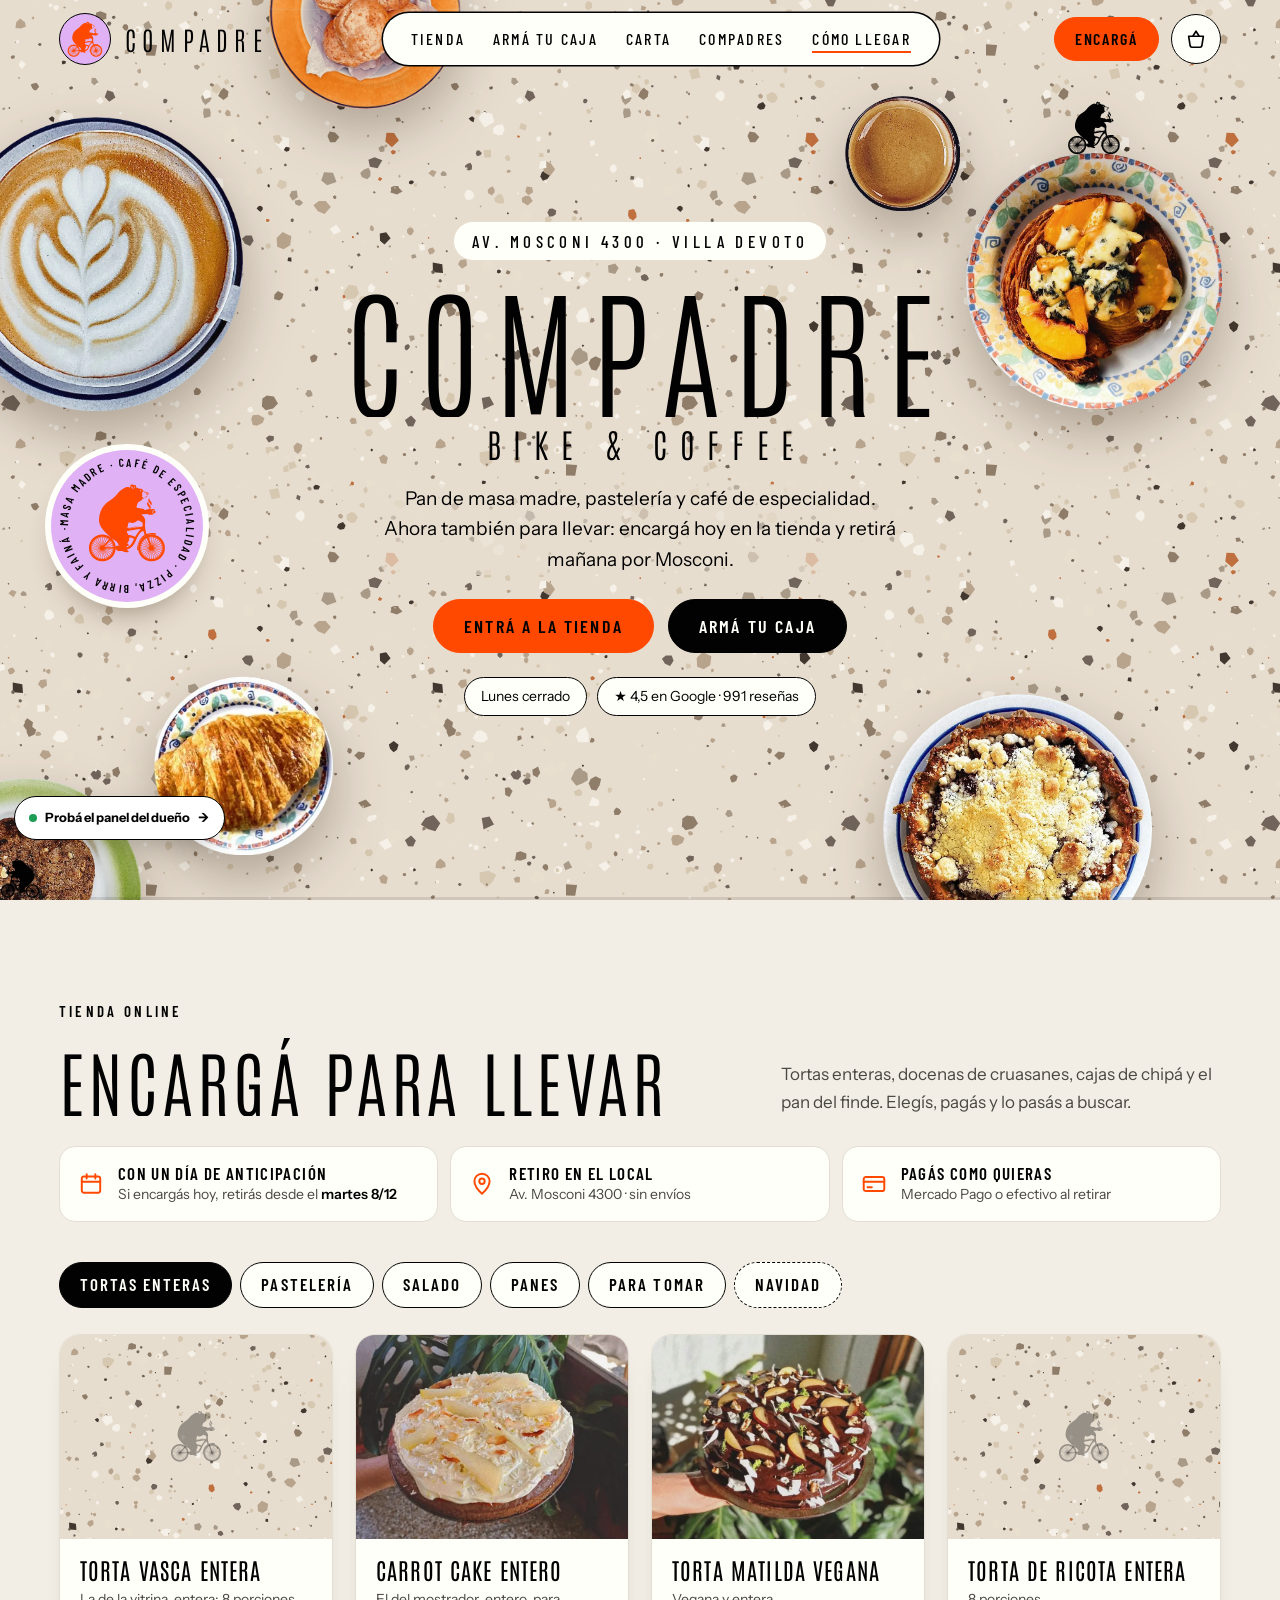
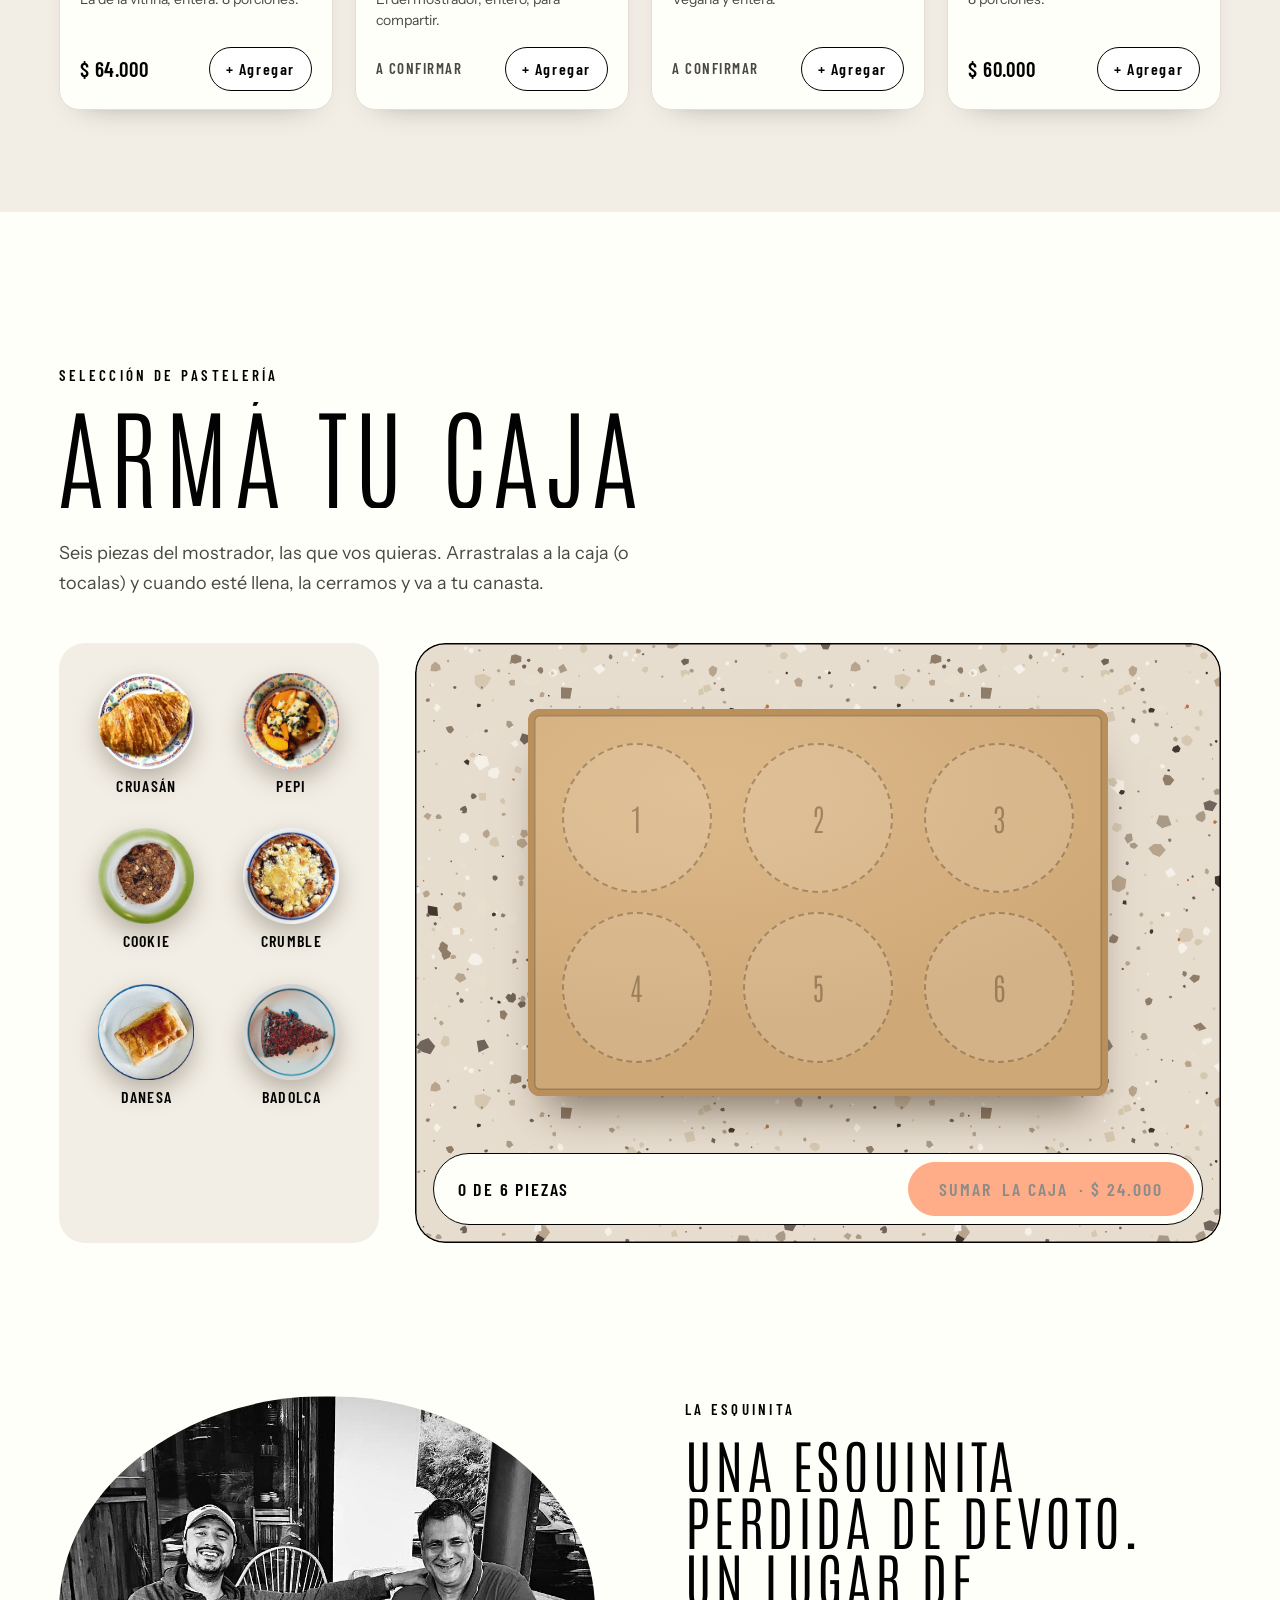
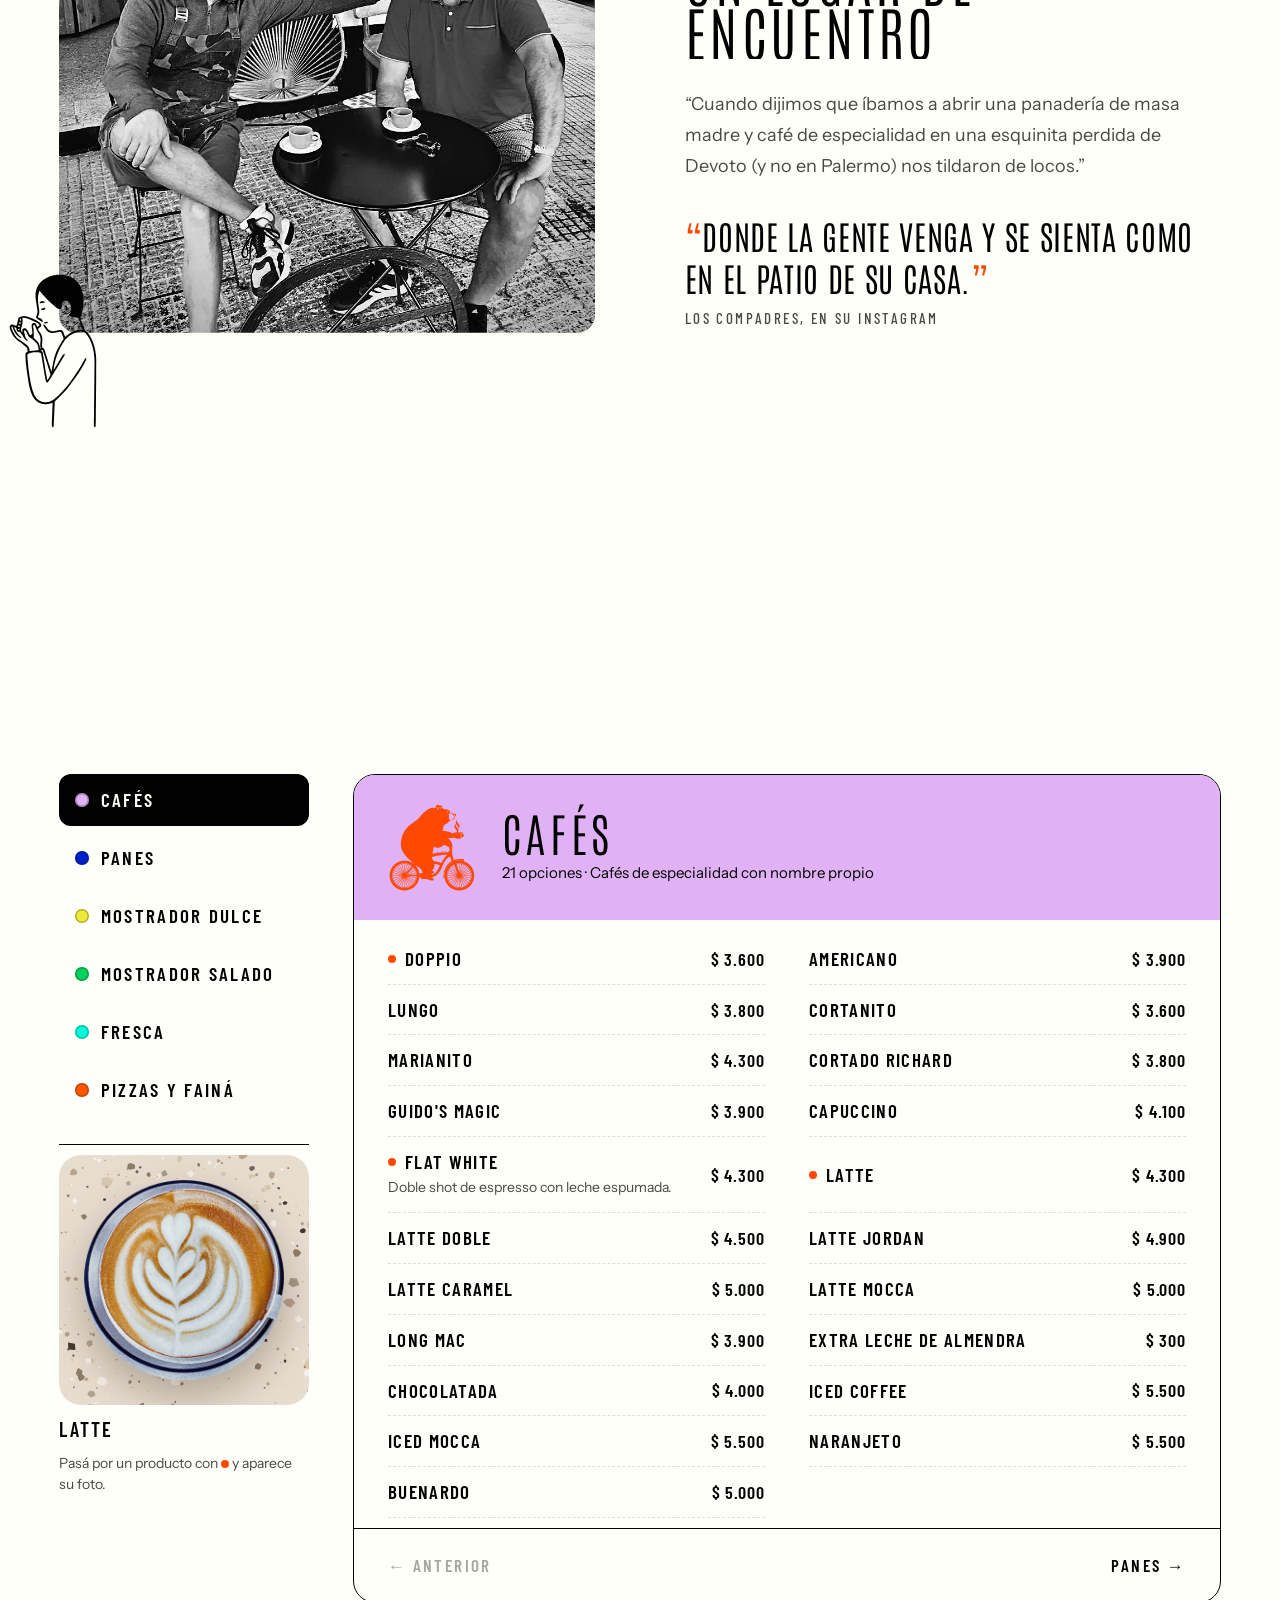
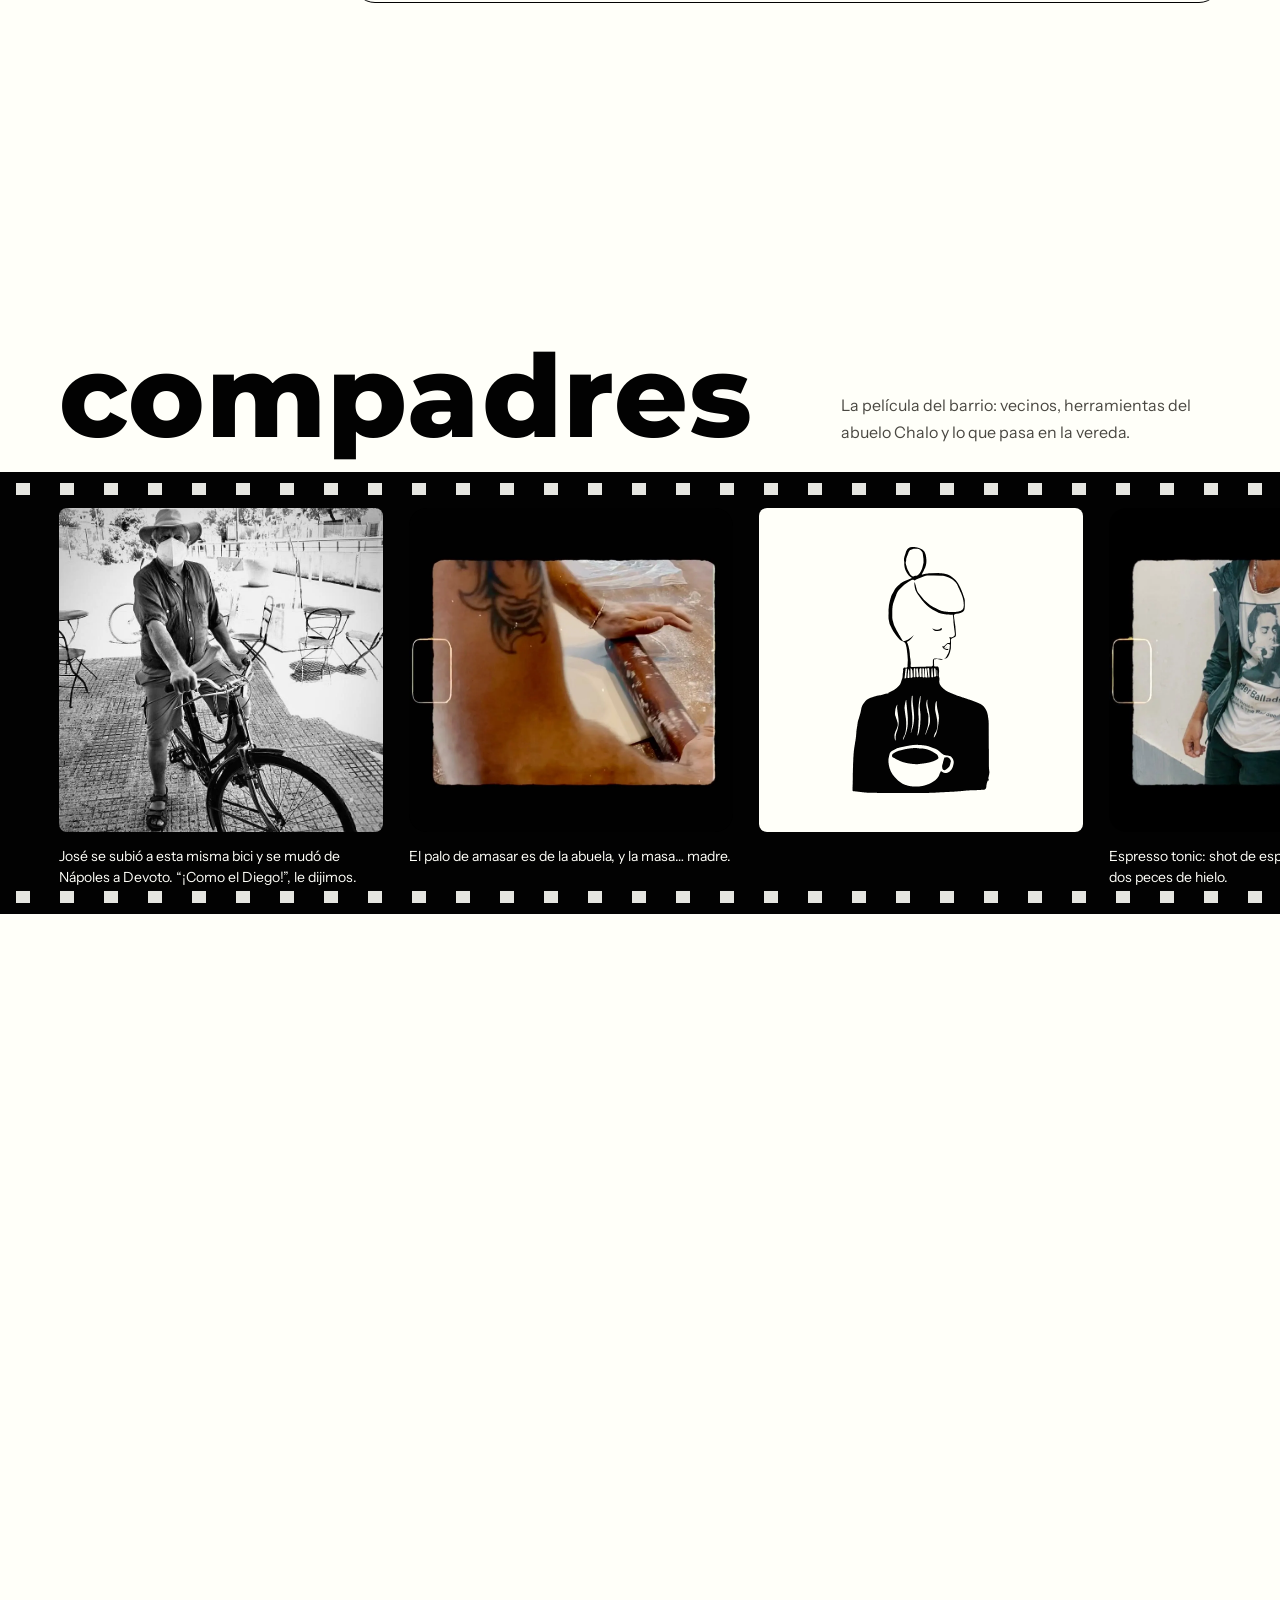
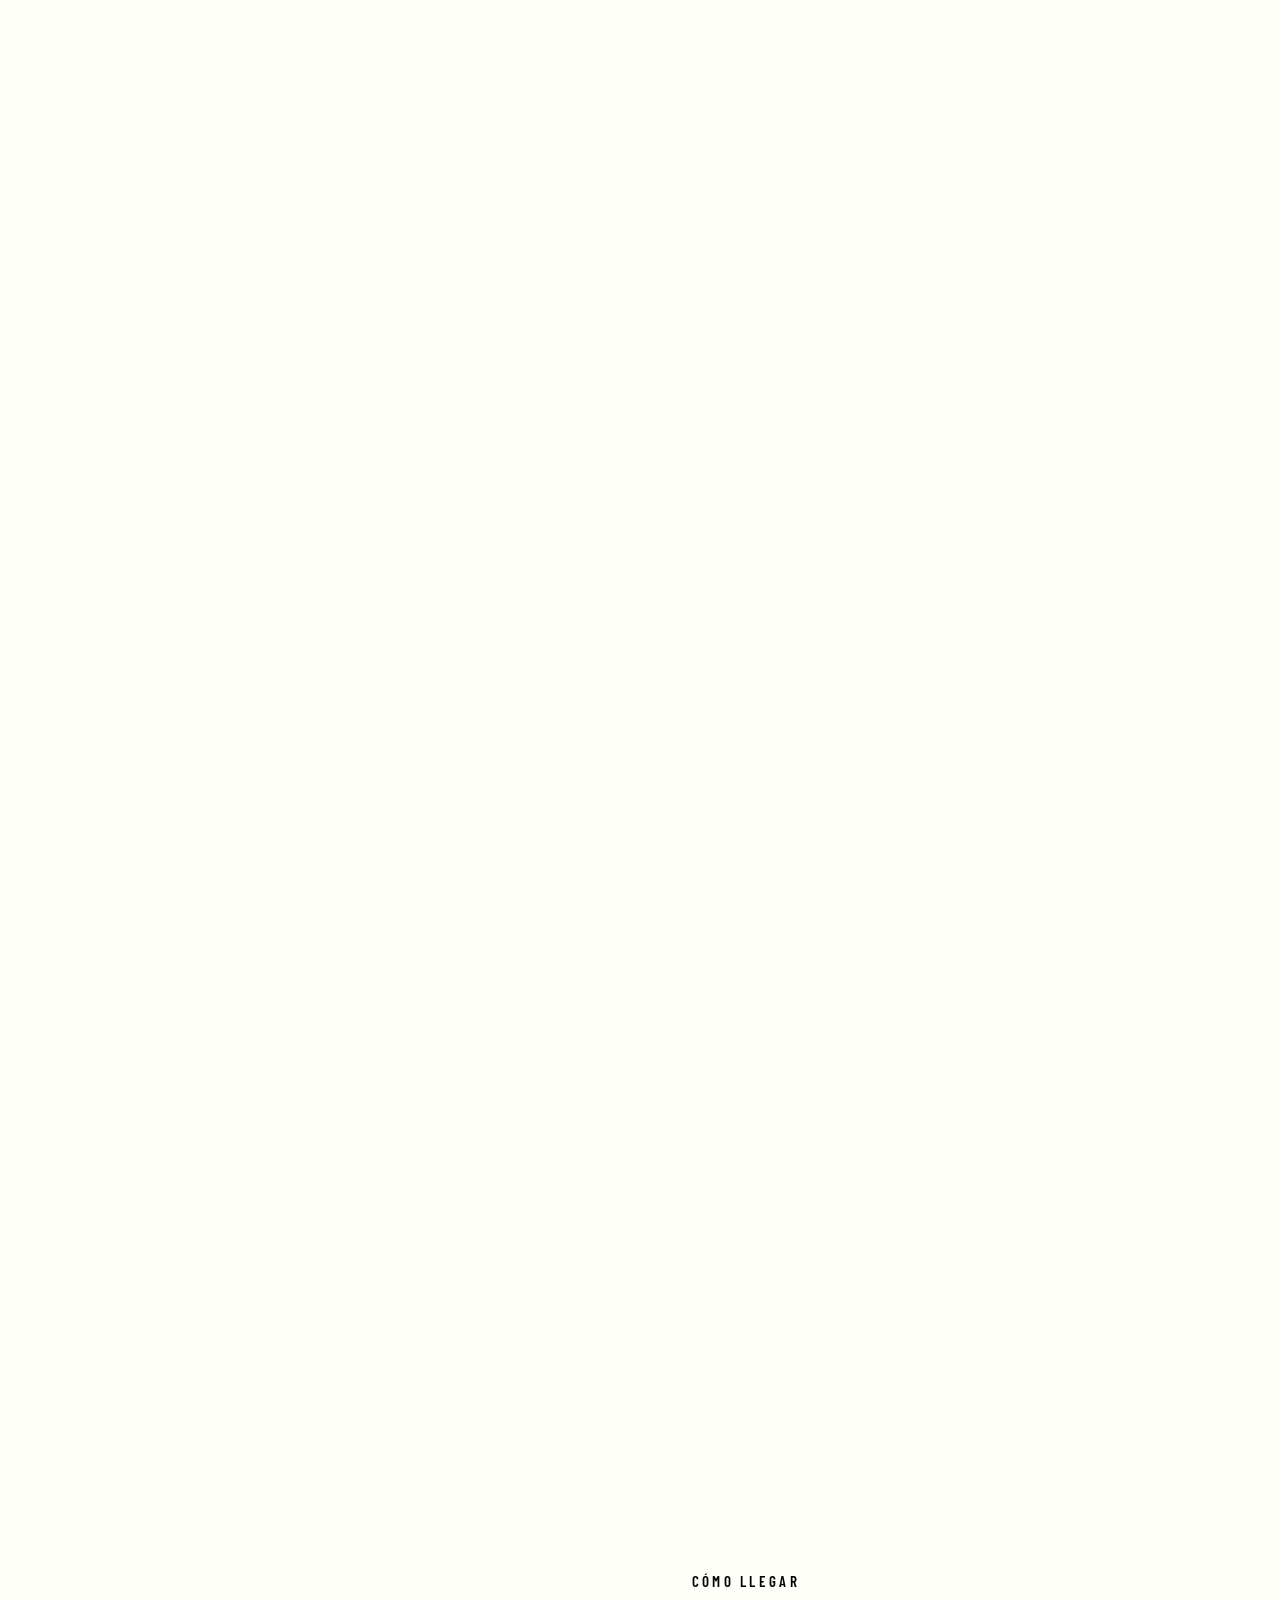
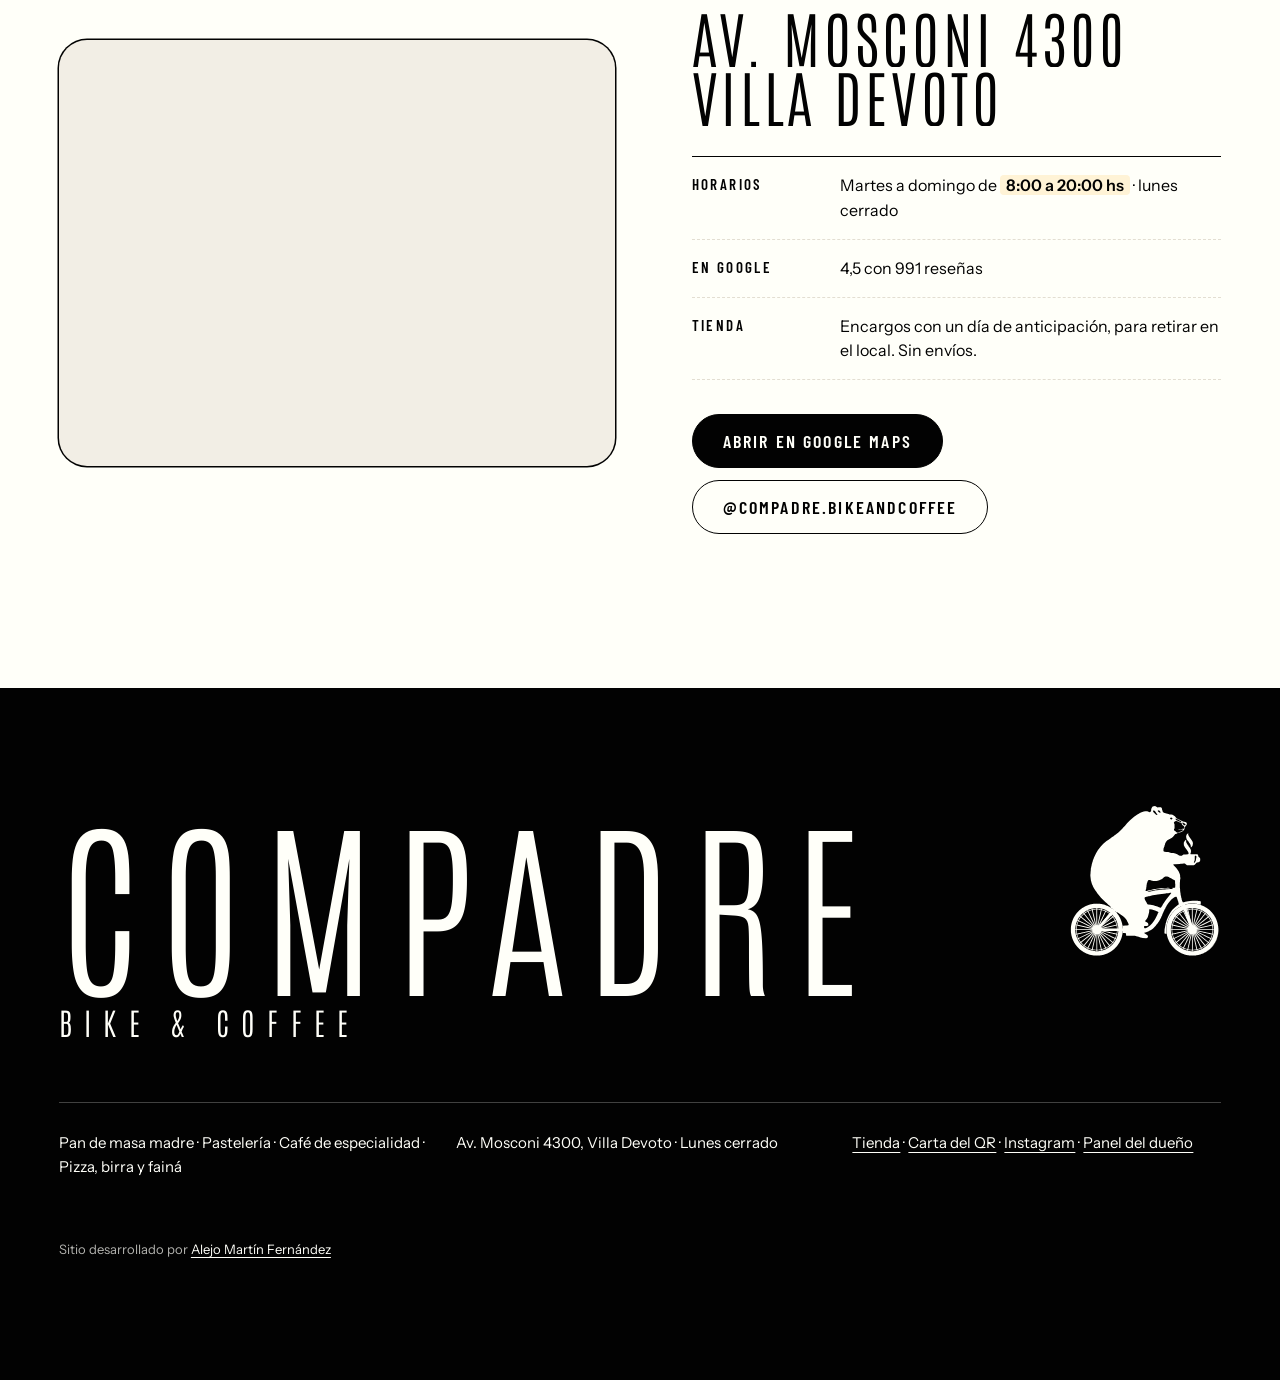
==== commit e267c76e: "Tienda justo después del hero, con un formato de tienda más simple (beneficios claros, pestañas y ta" ====
--- a/index.html
+++ b/index.html
@@ -20,7 +20,7 @@
 <link rel="stylesheet" href="https://fonts.googleapis.com/css2?family=Antonio:wght@100..700&family=Barlow+Condensed:wght@400;500;600&family=Instrument+Sans:wght@400;500;600&family=Montserrat:wght@800&display=swap">
 <link rel="preload" as="image" href="img/platos/pepi.webp">
 <link rel="stylesheet" href="kit/kit.css?v=19">
-<link rel="stylesheet" href="css/estilos.css?v=2">
+<link rel="stylesheet" href="css/estilos.css?v=3">
 <script>
   (function () {
     var d = document.documentElement; d.classList.add('js');
@@ -116,68 +116,26 @@
     </button>
   </section>
 
-  <!-- 2 · LA ESQUINITA -->
-  <section class="esquina" id="esquina" aria-labelledby="esquina-t">
-    <figure class="esquina__foto rev-foto">
-      <img src="img/fotos/bn-mesa.webp" alt="Dos vecinos tomando café en una mesa de la vereda, en blanco y negro" width="1400" height="1400" loading="lazy" decoding="async">
-    </figure>
-    <div class="esquina__txt">
-      <p class="kicker rev">La esquinita</p>
-      <h2 id="esquina-t" class="titulo rev-titulo"><span><span>Una esquinita</span></span><span><span>perdida de Devoto,</span></span><span><span>un lugar de encuentro</span></span></h2>
-      <p class="rev">“Cuando dijimos que íbamos a abrir una panadería de masa madre y café de especialidad en una esquinita perdida de Devoto (y no en Palermo) nos tildaron de locos.”</p>
-      <blockquote class="esquina__cita rev">Donde la gente venga y se sienta como en el patio de su casa.</blockquote>
-      <p class="esquina__firma rev">Los compadres, en su Instagram</p>
-    </div>
-    <img class="dibujo dibujo--a rev" src="img/dibujo-oler-cafe-negro.svg" alt="" width="531" height="922" loading="lazy" aria-hidden="true">
-  </section>
-
-  <!-- 3 · LA TIENDA: productos armados para encargar y retirar -->
+  <!-- 2 · TIENDA ONLINE: encargá y retirá en el local -->
   <section class="tienda" id="tienda" aria-labelledby="tienda-t">
     <div class="tienda__in">
       <div class="tienda__cab">
-        <div class="mazo rev" aria-label="Hogazas de masa madre: tocá para pasar la foto" role="group">
-          <button type="button" class="mazo__carta" style="--k:2"><img src="img/fotos/hogaza-3.webp" alt="Hogaza de masa madre recién salida, en la mano" width="1400" height="1400" loading="lazy" decoding="async"></button>
-          <button type="button" class="mazo__carta" style="--k:1"><img src="img/fotos/hogaza-1.webp" alt="Hogaza de campo con su greña" width="1400" height="1400" loading="lazy" decoding="async"></button>
-          <button type="button" class="mazo__carta" style="--k:0"><img src="img/fotos/hogaza-2.webp" alt="Hogaza de masa madre sostenida en la vereda" width="1400" height="1400" loading="lazy" decoding="async"></button>
-          <p class="mazo__hint">Tocá la foto</p>
+        <div>
+          <p class="kicker rev">Tienda online</p>
+          <h2 id="tienda-t" class="titulo rev-titulo"><span><span>Encargá para llevar</span></span></h2>
         </div>
-        <div class="tienda__txt">
-          <p class="kicker rev">Encargá hoy, retirá mañana</p>
-          <h2 id="tienda-t" class="titulo titulo--xl rev-titulo"><span><span>La tienda</span></span><span><span>de Compadre</span></span></h2>
-          <p class="rev">Lo del mostrador, armado para llevar: la torta entera, la docena de cruasanes, la caja de chipá, la bolsa de pan del finde. Lo encargás con un día de anticipación y lo pasás a buscar por Mosconi 4300.</p>
-          <ol class="pasos rev">
-            <li><b>1</b><span>Elegí</span></li>
-            <li><b>2</b><span>Día y franja de retiro</span></li>
-            <li><b>3</b><span>Pasás por Mosconi</span></li>
-          </ol>
-          <p class="tienda__prox rev" data-proximo>Encargando ahora, lo retirás desde <b>mañana</b>.</p>
-        </div>
-      </div>
+        <p class="tienda__bajada rev">Tortas enteras, docenas de cruasanes, cajas de chipá y el pan del finde. Elegís, pagás y lo pasás a buscar.</p>
+      </div>
+      <ul class="tienda__info rev">
+        <li><svg viewBox="0 0 24 24" aria-hidden="true"><rect x="3.5" y="5" width="17" height="15" rx="2"/><path d="M3.5 10h17M8 3v4M16 3v4"/></svg><span><b>Con un día de anticipación</b><small data-proximo>Retirás desde mañana</small></span></li>
+        <li><svg viewBox="0 0 24 24" aria-hidden="true"><path d="M12 21s-7-6.2-7-11.5a7 7 0 0 1 14 0C19 14.8 12 21 12 21Z"/><circle cx="12" cy="9.5" r="2.5"/></svg><span><b>Retiro en el local</b><small>Av. Mosconi 4300 · sin envíos</small></span></li>
+        <li><svg viewBox="0 0 24 24" aria-hidden="true"><rect x="2.5" y="5.5" width="19" height="13" rx="2"/><path d="M2.5 10h19M6 15h4"/></svg><span><b>Pagás como quieras</b><small>Mercado Pago o efectivo al retirar</small></span></li>
+      </ul>
       <div class="tienda__kit" id="tienda-kit" data-kit="carta" data-kit-tienda="true"></div>
-      <p class="tienda__pago rev">Pagás online con Mercado Pago o en efectivo cuando lo retirás. No hacemos envíos: todo se retira en el local.</p>
-    </div>
-  </section>
-
-  <!-- 4 · LA CARTA -->
-  <section class="carta" id="carta" aria-labelledby="carta-t">
-    <div class="carta__cab">
-      <div>
-        <p class="kicker rev">Para mirar antes de venir</p>
-        <h2 id="carta-t" class="titulo titulo--xl rev-titulo"><span><span>La carta</span></span><span><span>del local</span></span></h2>
-      </div>
-      <p class="carta__aviso rev">Lo que hay en el mostrador y la barra, siempre al día. Es la misma carta que abre el QR de las mesas. Para llevar algo armado, <a href="#tienda">pasá por la tienda</a>.</p>
-    </div>
-    <div class="carta__grid">
-      <div class="carta__kit" id="carta-kit" data-kit="carta" data-kit-pedir="false"></div>
-      <aside class="carta__foto" aria-hidden="true">
-        <div class="carta__foto-caja"><img src="img/platos/latte-rosetta.webp" alt="" width="830" height="830" loading="lazy" decoding="async" data-foto-img></div>
-        <p class="carta__foto-nom" data-foto-nom>Latte</p>
-        <p class="carta__foto-ayuda">Pasá por un producto con <span class="punto"></span> y aparece su foto.</p>
-      </aside>
-    </div>
-  </section>
-
-  <!-- 5 · ARMÁ TU CAJA: la selección de pastelería -->
+    </div>
+  </section>
+
+  <!-- 3 · ARMÁ TU CAJA: la selección de pastelería -->
   <section class="caja" id="caja" aria-labelledby="caja-t">
     <div class="caja__cab">
       <p class="kicker rev">Selección de pastelería</p>
@@ -202,6 +160,40 @@
     </div>
   </section>
 
+  <!-- 2 · LA ESQUINITA -->
+  <section class="esquina" id="esquina" aria-labelledby="esquina-t">
+    <figure class="esquina__foto rev-foto">
+      <img src="img/fotos/bn-mesa.webp" alt="Dos vecinos tomando café en una mesa de la vereda, en blanco y negro" width="1400" height="1400" loading="lazy" decoding="async">
+    </figure>
+    <div class="esquina__txt">
+      <p class="kicker rev">La esquinita</p>
+      <h2 id="esquina-t" class="titulo rev-titulo"><span><span>Una esquinita</span></span><span><span>perdida de Devoto,</span></span><span><span>un lugar de encuentro</span></span></h2>
+      <p class="rev">“Cuando dijimos que íbamos a abrir una panadería de masa madre y café de especialidad en una esquinita perdida de Devoto (y no en Palermo) nos tildaron de locos.”</p>
+      <blockquote class="esquina__cita rev">Donde la gente venga y se sienta como en el patio de su casa.</blockquote>
+      <p class="esquina__firma rev">Los compadres, en su Instagram</p>
+    </div>
+    <img class="dibujo dibujo--a rev" src="img/dibujo-oler-cafe-negro.svg" alt="" width="531" height="922" loading="lazy" aria-hidden="true">
+  </section>
+
+  <!-- 4 · LA CARTA -->
+  <section class="carta" id="carta" aria-labelledby="carta-t">
+    <div class="carta__cab">
+      <div>
+        <p class="kicker rev">Para mirar antes de venir</p>
+        <h2 id="carta-t" class="titulo titulo--xl rev-titulo"><span><span>La carta</span></span><span><span>del local</span></span></h2>
+      </div>
+      <p class="carta__aviso rev">Lo que hay en el mostrador y la barra, siempre al día. Es la misma carta que abre el QR de las mesas. Para llevar algo armado, <a href="#tienda">pasá por la tienda</a>.</p>
+    </div>
+    <div class="carta__grid">
+      <div class="carta__kit" id="carta-kit" data-kit="carta" data-kit-pedir="false"></div>
+      <aside class="carta__foto" aria-hidden="true">
+        <div class="carta__foto-caja"><img src="img/platos/latte-rosetta.webp" alt="" width="830" height="830" loading="lazy" decoding="async" data-foto-img></div>
+        <p class="carta__foto-nom" data-foto-nom>Latte</p>
+        <p class="carta__foto-ayuda">Pasá por un producto con <span class="punto"></span> y aparece su foto.</p>
+      </aside>
+    </div>
+  </section>
+
   <!-- 6 · COMPADRES -->
   <section class="compadres" id="compadres" aria-labelledby="compadres-t">
     <div class="compadres__fija">
@@ -260,6 +252,6 @@
   </div>
 </footer>
 
-<script type="module" src="js/main.js?v=2"></script>
+<script type="module" src="js/main.js?v=3"></script>
 </body>
 </html>
--- a/css/estilos.css
+++ b/css/estilos.css
@@ -240,36 +240,26 @@
 /* =========================================================
    3 · LA TIENDA (color "de bici"): productos armados para encargar
    ========================================================= */
-.tienda { margin-top: var(--aire); background: var(--pop-bg); color: var(--pop-ink); transition: background-color .6s, color .6s; padding: clamp(80px, 9vw, 140px) var(--pad); }
+.tienda { background: var(--granito-2); padding: clamp(80px, 8vw, 120px) var(--pad); }
 .tienda__in { max-width: var(--ancho); margin: 0 auto; }
-.tienda__cab { display: grid; grid-template-columns: minmax(0, .8fr) minmax(0, 1fr); gap: clamp(48px, 7vw, 110px); align-items: center; }
-.tienda__txt { display: flex; flex-direction: column; min-width: 0; }
-.tienda__txt > p:not(.kicker) { font-size: 18px; line-height: 1.7; max-width: 540px; }
-.mazo { position: relative; aspect-ratio: 1; width: 100%; max-width: 480px; justify-self: center; }
-.mazo__carta {
-  position: absolute; inset: 0; border: 0; padding: 0; background: var(--leche); border-radius: 18px; overflow: hidden; cursor: pointer;
-  box-shadow: 0 0 0 10px var(--leche), 0 26px 40px -16px rgba(0, 0, 0, .45);
-  transform: rotate(calc(var(--k) * 4deg - 4deg)) translate(calc(var(--k) * 10px), calc(var(--k) * -8px));
-  z-index: calc(3 - var(--k)); transition: transform .7s var(--ease);
-}
-.mazo__carta img { width: 100%; height: 100%; object-fit: cover; }
-.mazo__carta.vuela { transform: translate(115%, -10%) rotate(18deg); transition: transform .45s var(--ease-sale); }
-.mazo__hint { position: absolute; left: 50%; bottom: -54px; transform: translateX(-50%); font: 500 14px/1 var(--f-rot); letter-spacing: .18em; text-transform: uppercase; }
-.pasos { list-style: none; margin: 30px 0 22px; padding: 0; display: flex; flex-wrap: wrap; gap: 10px; }
-.pasos li { display: inline-flex; align-items: center; gap: 10px; padding: 7px 18px 7px 7px; border-radius: 999px; border: 1.5px solid currentColor; font: 600 16px/1 var(--f-rot); letter-spacing: .1em; text-transform: uppercase; }
-.pasos b { width: 30px; height: 30px; border-radius: 50%; display: grid; place-items: center; background: var(--tinta); color: var(--leche); font: 500 15px/1 var(--f-tit); letter-spacing: 0; }
-.tienda__prox { align-self: flex-start; font-size: 16px; line-height: 1.5; background: var(--leche); color: var(--tinta); border: 1.5px solid var(--tinta); border-radius: 16px; padding: 12px 18px; max-width: 540px; }
-.tienda__prox b { font-weight: 600; }
+.tienda__cab { display: flex; justify-content: space-between; align-items: flex-end; gap: 30px 60px; flex-wrap: wrap; margin-bottom: 30px; }
+.tienda__cab .titulo > span { padding-top: .12em; }
+.tienda__cab .titulo { margin-bottom: 0; font-size: clamp(46px, 5.6vw, 84px); }
+.tienda__bajada { max-width: 440px; font-size: 17px; line-height: 1.6; color: var(--gris); }
+.tienda__info { list-style: none; margin: 0 0 40px; padding: 0; display: grid; grid-template-columns: repeat(3, minmax(0, 1fr)); gap: 12px; }
+.tienda__info li { display: flex; align-items: center; gap: 14px; background: var(--leche); border: 1.5px solid var(--linea); border-radius: 16px; padding: 16px 18px; }
+.tienda__info svg { width: 26px; height: 26px; flex: 0 0 auto; fill: none; stroke: var(--naranja); stroke-width: 1.8; stroke-linecap: round; stroke-linejoin: round; }
+.tienda__info b { display: block; font: 600 17px/1.2 var(--f-rot); letter-spacing: .08em; text-transform: uppercase; }
+.tienda__info small { display: block; font-size: 14px; line-height: 1.4; color: var(--gris); margin-top: 2px; }
+.tienda__info small b { display: inline; font: 600 14px/1.4 var(--f-txt); letter-spacing: 0; text-transform: none; color: var(--tinta); }
 
 /* tabs de la tienda */
-.tienda__kit { margin-top: clamp(70px, 8vw, 110px); }
 .tienda__kit .kit-tabs { display: flex; flex-wrap: wrap; gap: 8px; padding: 0; margin: 0 0 26px; overflow: visible; }
 .tienda__kit .kit-tab {
-  display: inline-flex; align-items: center; gap: 10px; min-height: 48px; padding: 0 20px 0 14px; border-radius: 999px;
+  display: inline-flex; align-items: center; gap: 10px; min-height: 46px; padding: 0 20px; border-radius: 999px;
   border: 1.5px solid var(--tinta); background: var(--leche); color: var(--tinta);
   font: 600 17px/1 var(--f-rot); letter-spacing: .12em; text-transform: uppercase; transition: background-color .25s, color .25s, transform .25s var(--ease);
 }
-.tienda__kit .kit-tab::before { content: ''; width: 14px; height: 14px; border-radius: 50%; background: var(--tc-bg, #ccc); box-shadow: inset 0 0 0 1.5px var(--tinta); }
 .tienda__kit .kit-tab:hover { transform: translateY(-2px); }
 .tienda__kit .kit-tab.is-on { background: var(--tinta); color: var(--leche); }
 .tienda__kit .kit-tab.kit-tab--especial { border-style: dashed; }
@@ -278,16 +268,16 @@
 /* tarjetas */
 .tienda__kit .kit-carta__panel { display: grid; grid-template-columns: repeat(4, minmax(0, 1fr)); gap: 22px; }
 .tienda__kit .kit-item.tc {
-  display: flex; flex-direction: column; align-items: stretch; padding: 0; gap: 0; border: 1.5px solid var(--tinta); border-radius: 22px; overflow: hidden;
-  background: var(--leche); color: var(--tinta); min-width: 0; box-shadow: 0 22px 34px -26px rgba(0, 0, 0, .55);
+  display: flex; flex-direction: column; align-items: stretch; padding: 0; gap: 0; border: 1.5px solid var(--linea); border-radius: 20px; overflow: hidden;
+  background: var(--leche); color: var(--tinta); min-width: 0; box-shadow: 0 14px 30px -24px rgba(0, 0, 0, .45);
   transition: transform .35s var(--ease), box-shadow .35s;
 }
 .tienda__kit .kit-item.tc:hover { transform: translateY(-4px); box-shadow: 0 30px 40px -26px rgba(0, 0, 0, .6); }
-.tc__foto { position: relative; margin: 0; width: 100%; aspect-ratio: 4 / 3; background: var(--tc-bg, var(--granito)); overflow: hidden; border-bottom: 1.5px solid var(--tinta); }
+.tc__foto { position: relative; margin: 0; width: 100%; aspect-ratio: 4 / 3; background: var(--granito) url(../img/granito.svg); background-size: 300px; overflow: hidden; }
 .tc__foto img { width: 100%; height: 100%; object-fit: cover; transition: transform .7s var(--ease); }
 .tc:hover .tc__foto img { transform: scale(1.05); }
 .tc__ph { position: absolute; inset: 0; display: grid; place-content: center; justify-items: center; gap: 10px; padding: 18px; text-align: center; }
-.tc__ph svg { width: 40%; max-width: 130px; color: var(--tinta); --gira: running; --vel: 1.6s; }
+.tc__ph svg { width: 40%; max-width: 130px; color: color-mix(in srgb, var(--tinta) 35%, transparent); --gira: running; --vel: 1.6s; }
 .tc__ventana { position: absolute; left: 12px; top: 12px; right: 12px; width: fit-content; background: var(--tinta); color: var(--leche); font: 600 13px/1.2 var(--f-rot); letter-spacing: .1em; text-transform: uppercase; padding: 7px 12px; border-radius: 999px; }
 .tc__body { padding: 18px 20px 0; flex: 1 1 auto; display: flex; flex-direction: column; }
 .tc__nom { font: 400 23px/1.05 var(--f-tit); letter-spacing: .05em; text-transform: uppercase; }
@@ -304,7 +294,6 @@
 .tc__armar:hover { transform: translateX(3px); }
 .tc__off { font: 600 14px/1 var(--f-rot); letter-spacing: .12em; text-transform: uppercase; color: var(--gris); }
 .tc__en { min-height: 20px; margin: -10px 20px 14px; font: 600 13px/20px var(--f-rot); letter-spacing: .1em; text-transform: uppercase; color: #c23a00; text-align: right; }
-.tienda__pago { margin-top: 36px; font-size: 15px; line-height: 1.6; text-align: center; }
 
 /* =========================================================
    4 · LA CARTA
@@ -478,10 +467,7 @@
 html.js .rev-titulo.visto > span:nth-child(3) > span { transition-delay: .2s; }
 html.js .rev-foto img { clip-path: inset(100% 0 0 0); transform: scale(1.12); transition: clip-path 1.2s var(--ease), transform 1.6s var(--ease); }
 html.js .rev-foto.visto img { clip-path: inset(0 0 0 0); transform: none; }
-html.js .mazo.rev .mazo__carta { transform: rotate(0) translateY(40px); }
-html.js .mazo.rev.visto .mazo__carta { transform: rotate(calc(var(--k) * 4deg - 4deg)) translate(calc(var(--k) * 10px), calc(var(--k) * -8px)); transition-delay: calc(var(--k) * 90ms + .2s); }
-html.js .mazo.rev.visto .mazo__carta.vuela { transform: translate(115%, -10%) rotate(18deg); transition-delay: 0s; }
-html.js .bandeja li { opacity: 0; transform: translateY(16px); transition: opacity .5s, transform .6s var(--ease); transition-delay: calc(var(--i, 0) * 70ms + .15s); }
+html.js html.js html.js html.js .bandeja li { opacity: 0; transform: translateY(16px); transition: opacity .5s, transform .6s var(--ease); transition-delay: calc(var(--i, 0) * 70ms + .15s); }
 html.js .visto li { opacity: 1; transform: none; }
 
 /* =========================================================
@@ -517,11 +503,12 @@
   .barra__nav a::after { display: none; }
   .barra.abierta .barra__nav { opacity: 1; transform: none; pointer-events: auto; }
   .barra.abierta { background: var(--leche); }
-  .esquina, .tienda__cab, .llegar { grid-template-columns: minmax(0, 1fr); }
+  .esquina, .llegar { grid-template-columns: minmax(0, 1fr); }
+  .tienda__info { grid-template-columns: minmax(0, 1fr); gap: 8px; }
+  .tienda__info li { padding: 12px 16px; }
   .tienda__kit .kit-carta__panel { grid-template-columns: repeat(2, minmax(0, 1fr)); }
   .esquina__foto { max-width: 520px; width: 100%; justify-self: center; }
-  .mazo { max-width: 420px; margin-bottom: 50px; }
-  .carta__grid { grid-template-columns: minmax(0, 1fr); }
+    .carta__grid { grid-template-columns: minmax(0, 1fr); }
   .carta__kit .kit-tabs { grid-row: auto; position: sticky; top: var(--barra-h); z-index: 5; flex-direction: row; flex-wrap: wrap; gap: 6px; padding: 10px 0; margin-bottom: 14px; background: var(--leche); }
   .carta__kit .kit-tab { width: auto; min-height: 44px; padding: 0 14px; font-size: 16px; border: 1.5px solid var(--tinta); border-radius: 999px; }
   .carta__kit .kit-tab:hover { transform: none; }
@@ -558,16 +545,14 @@
   .hero__ctas .btn { width: 100%; }
   .titulo { margin-bottom: 22px; }
   .dibujo--a { display: none; }
-  .mazo { max-width: 76vw; }
-  .pasos li { font-size: 14px; padding-right: 14px; }
-  .pasos b { width: 26px; height: 26px; }
-  .tienda__prox { font-size: 15px; }
-  .tienda__kit .kit-tabs { gap: 6px; }
-  .tienda__kit .kit-tab { min-height: 42px; padding: 0 14px 0 11px; font-size: 15px; gap: 8px; }
+    .tienda__kit .kit-tabs { flex-wrap: nowrap; overflow-x: auto; margin: 0 0 18px; padding: 2px 0 6px; scrollbar-width: none; position: sticky; top: var(--barra-h); z-index: 5; background: var(--granito-2); }
+  .tienda__kit .kit-tabs::-webkit-scrollbar { display: none; }
+  .tienda__kit .kit-tab { flex: 0 0 auto; }
+  .tienda__kit .kit-tab { min-height: 42px; padding: 0 16px; font-size: 15px; }
   .tienda__kit .kit-carta__panel { grid-template-columns: minmax(0, 1fr); gap: 14px; }
   .tienda__kit .kit-item.tc { display: grid; grid-template-columns: 112px minmax(0, 1fr); grid-template-rows: auto auto auto; border-radius: 18px; }
   .tienda__kit .kit-item.tc:hover { transform: none; }
-  .tc__foto { grid-row: 1 / span 3; aspect-ratio: auto; height: 100%; min-height: 160px; border-bottom: 0; border-right: 1.5px solid var(--tinta); }
+  .tc__foto { grid-row: 1 / span 3; aspect-ratio: auto; height: 100%; min-height: 160px; }
   .tc__ph svg { width: 54%; }
   .tc__ventana { left: 6px; right: 6px; top: 6px; font-size: 11px; padding: 5px 8px; }
   .tc__body { padding: 14px 14px 0; }
@@ -582,7 +567,6 @@
   .tc__qty { min-width: 0; }
   .tienda__kit .kit-add, .tc__armar { min-height: 40px; padding: 0 13px; font-size: 14px; }
   .tc__en { grid-column: 2; margin: -6px 14px 10px; }
-  .tienda__pago { font-size: 14px; text-align: left; }
   .carta-cab { padding: 22px; gap: 16px; }
   .carta-cab__oso { width: 64px; }
   .carta-items, .carta-items--dos { grid-template-columns: minmax(0, 1fr); padding: 6px 20px; }
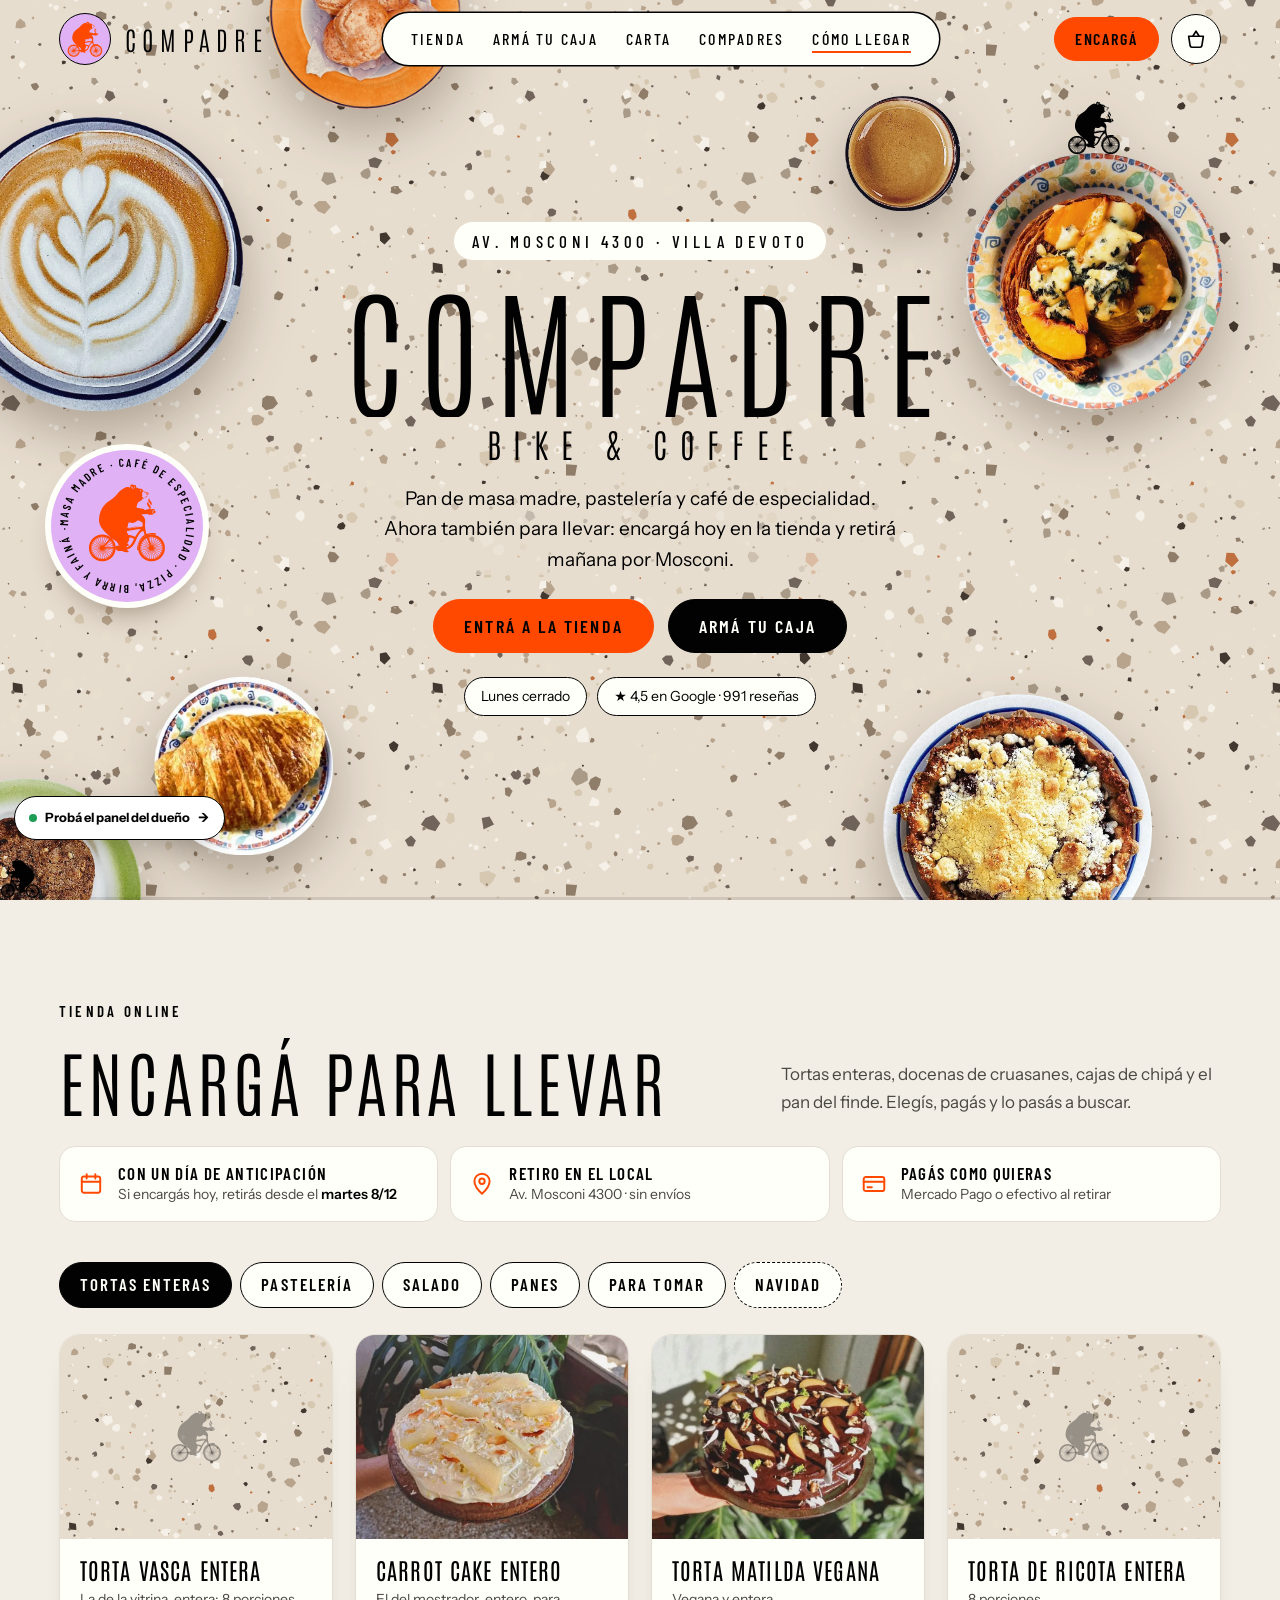
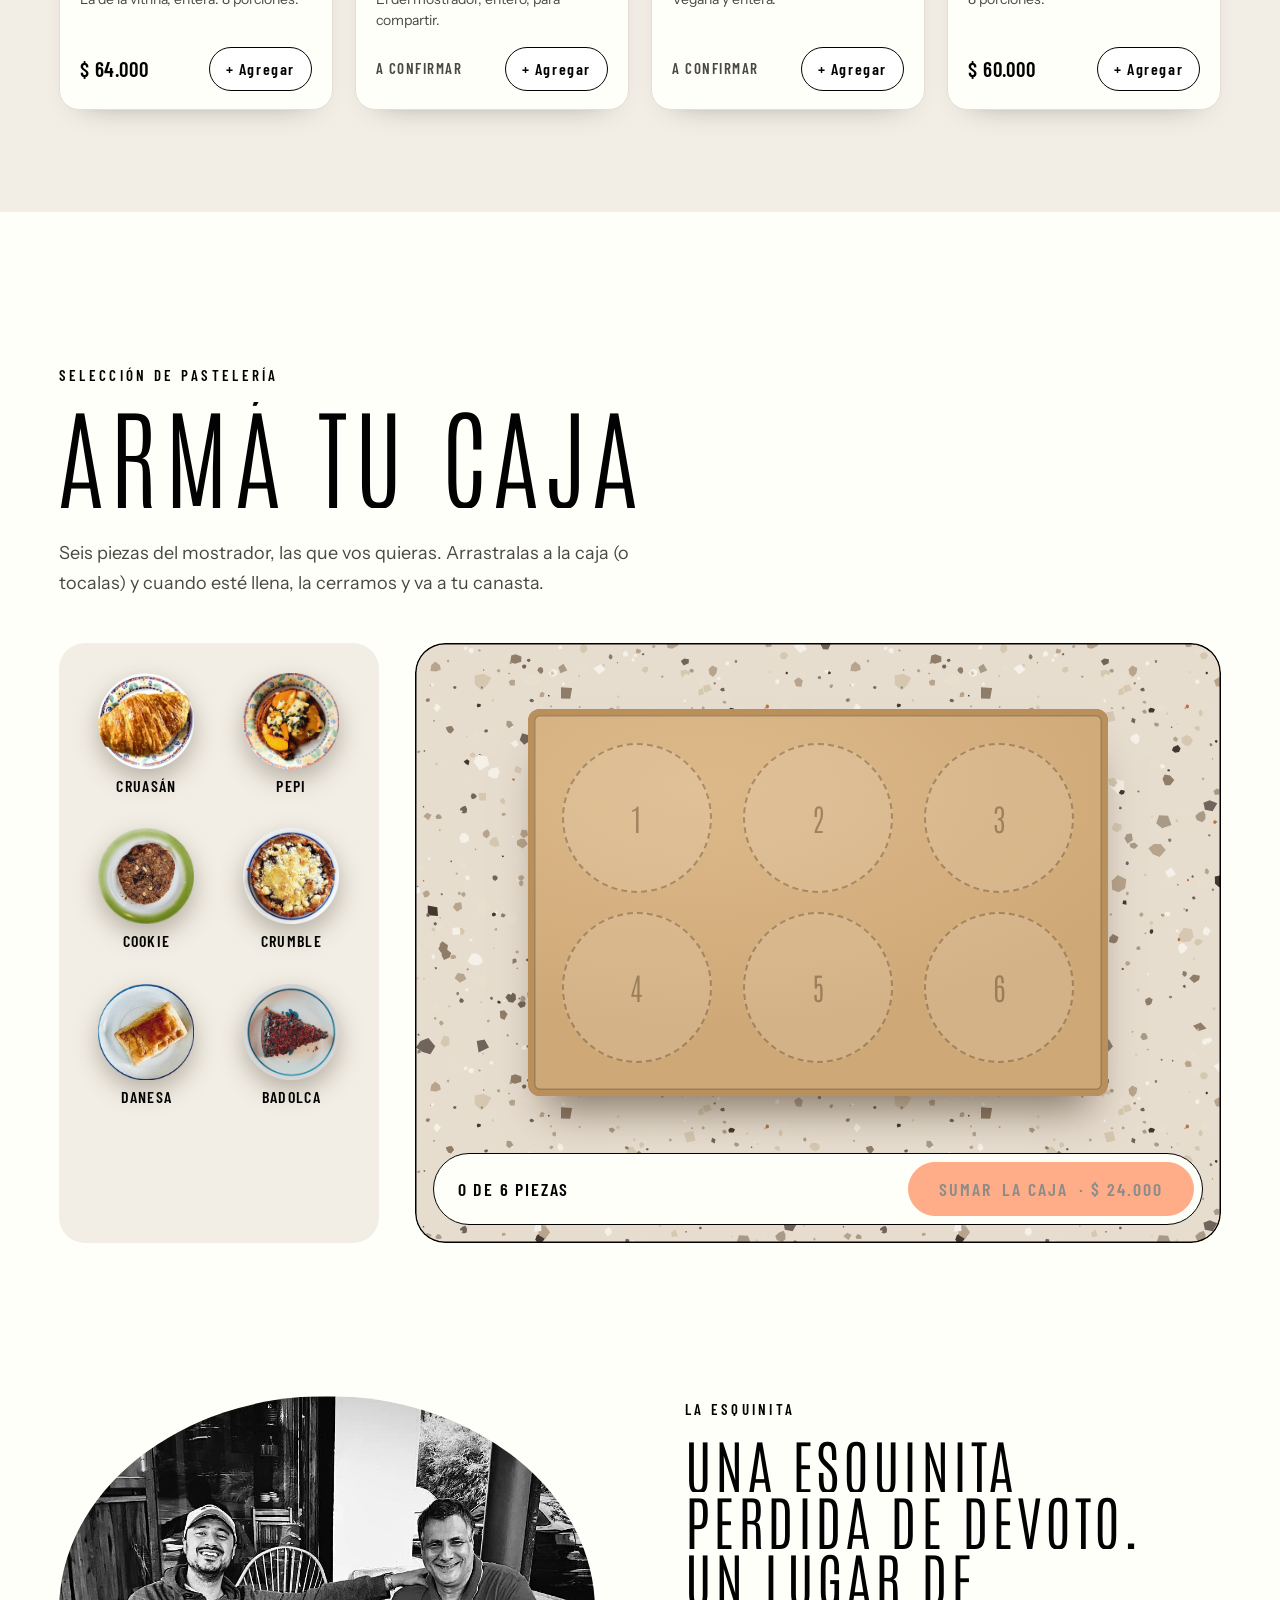
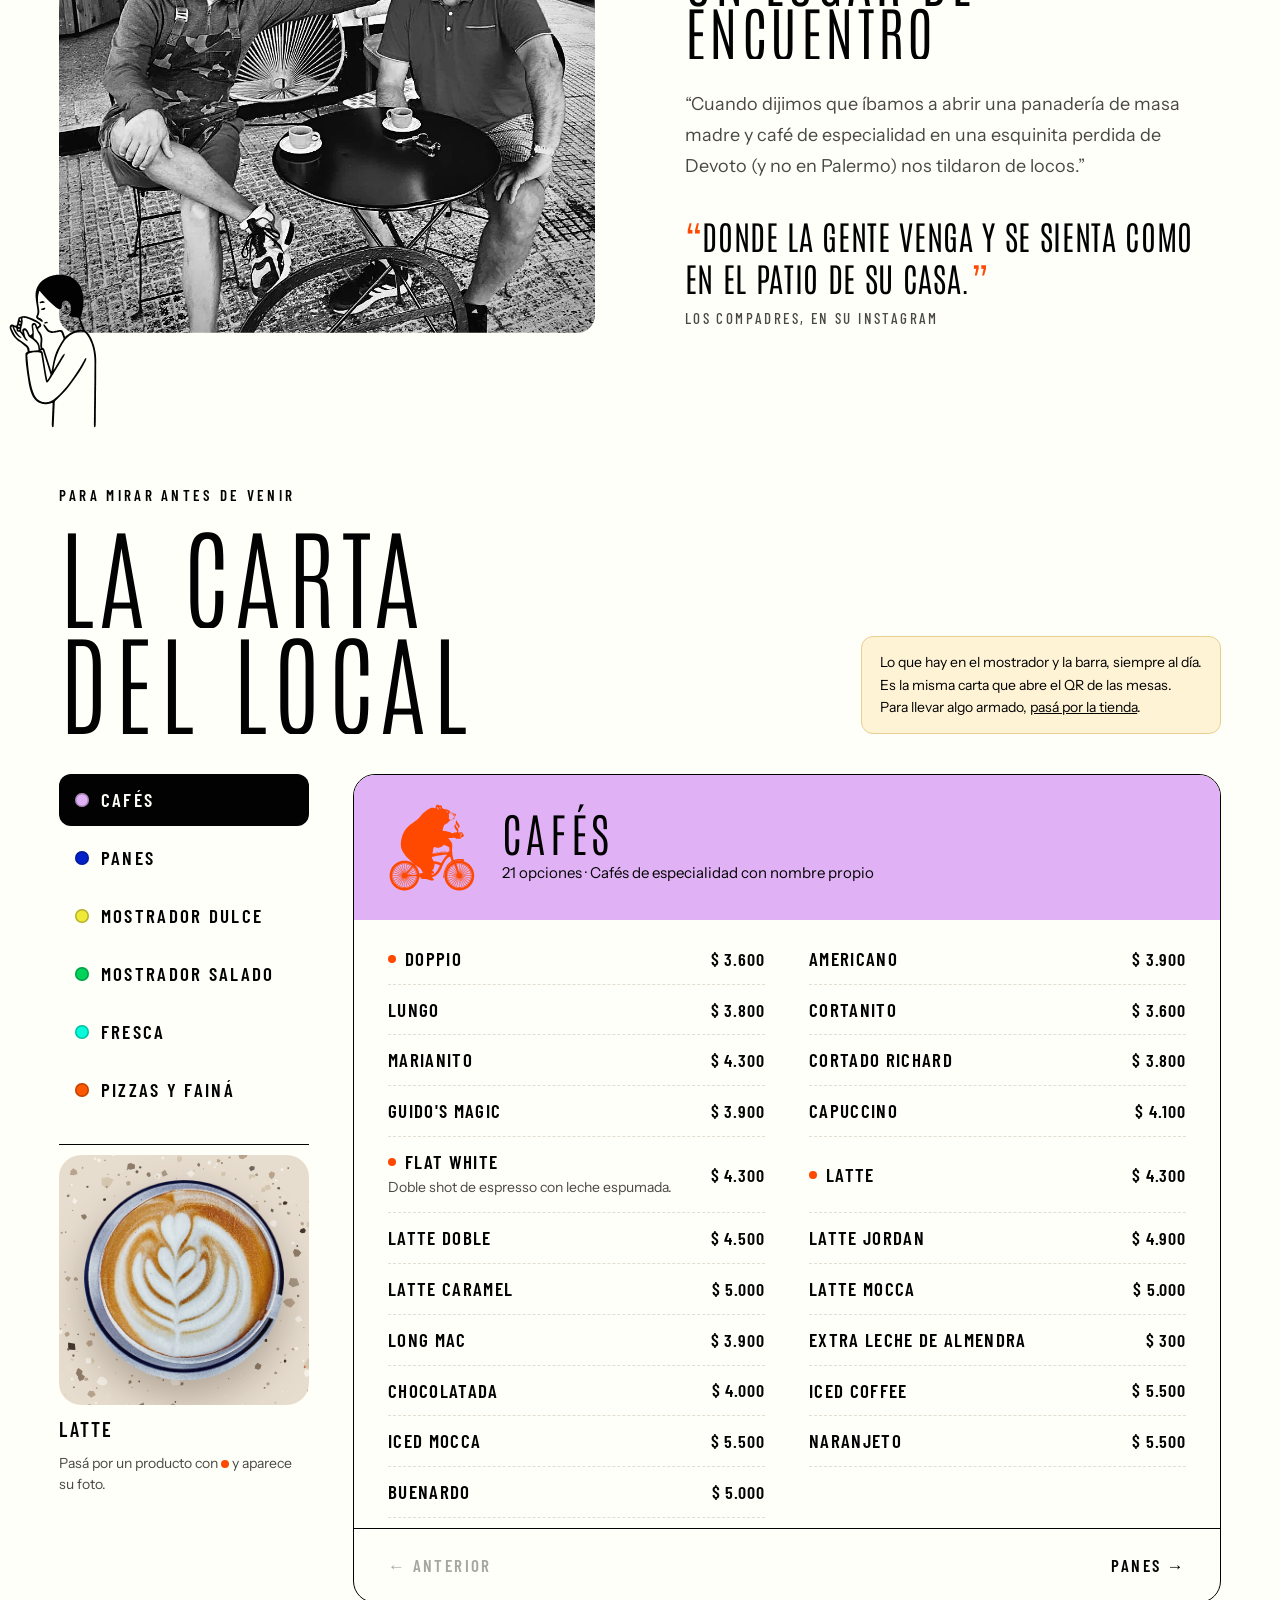
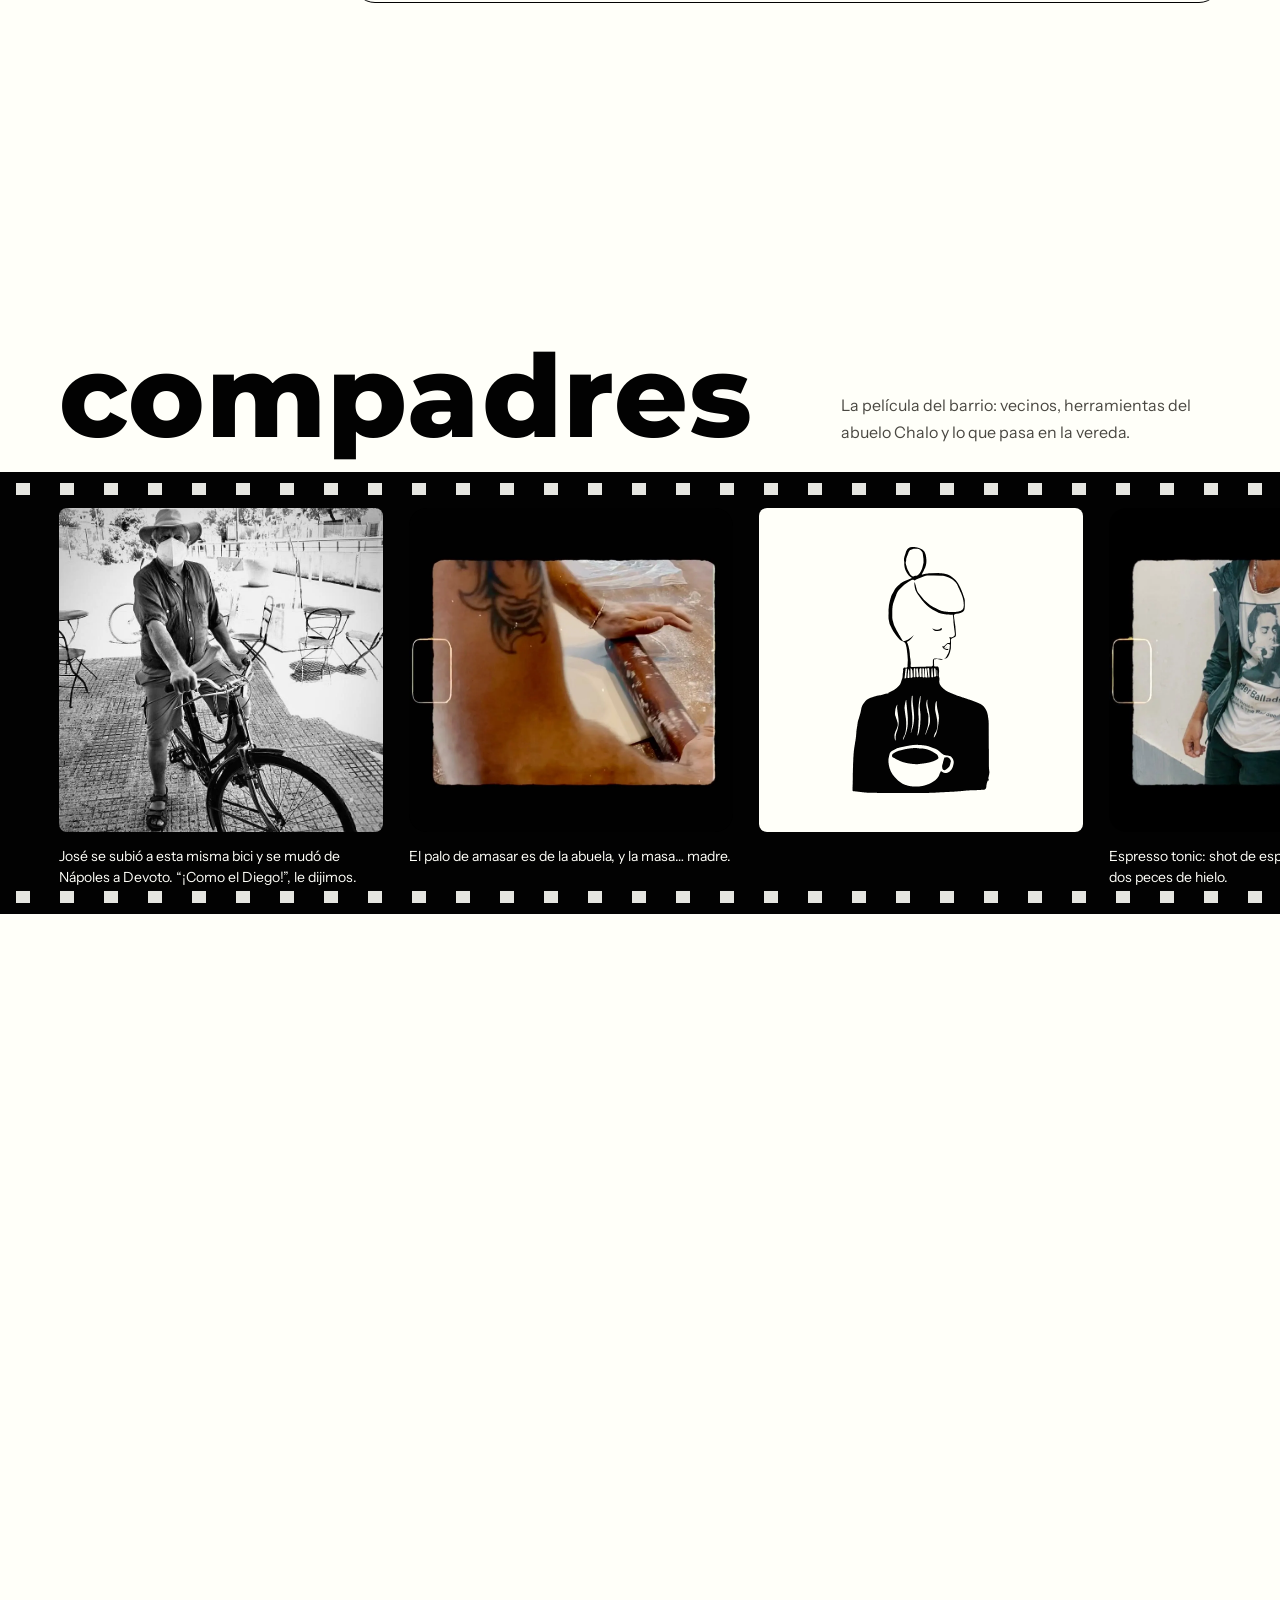
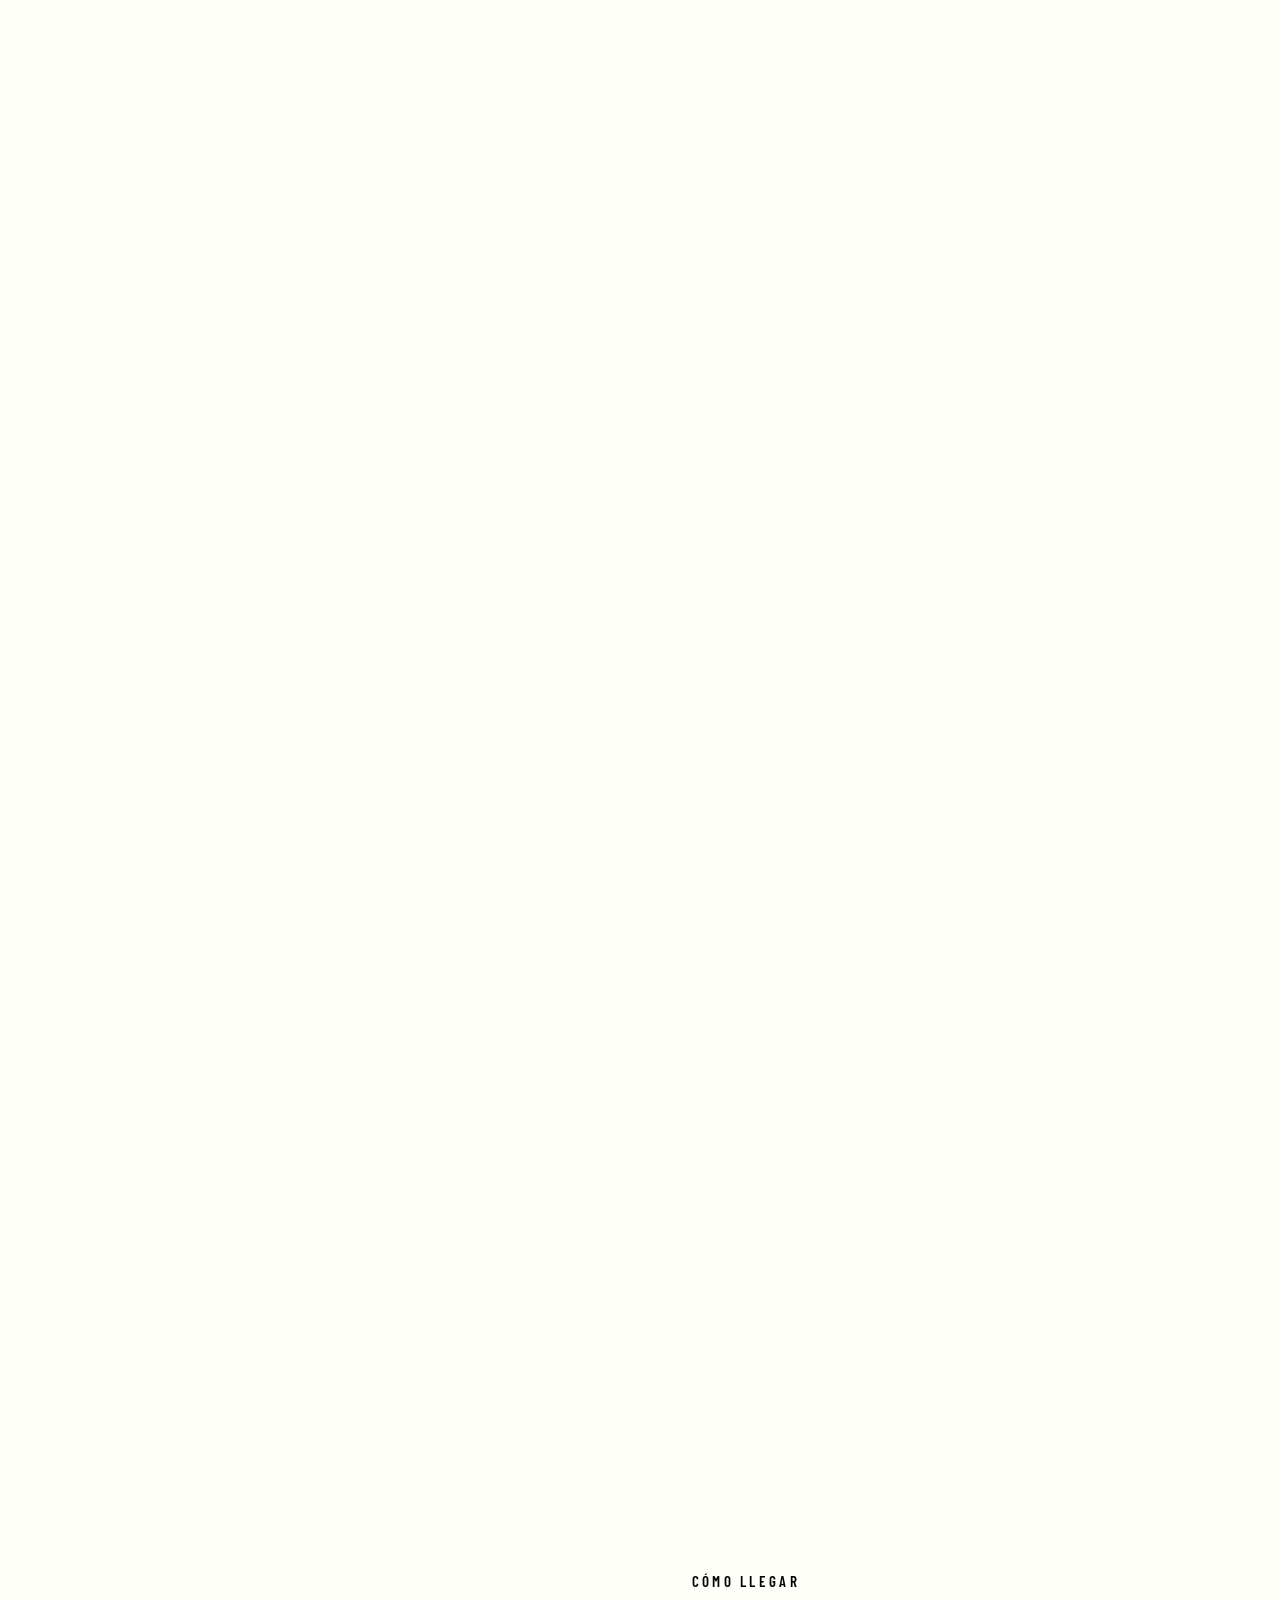
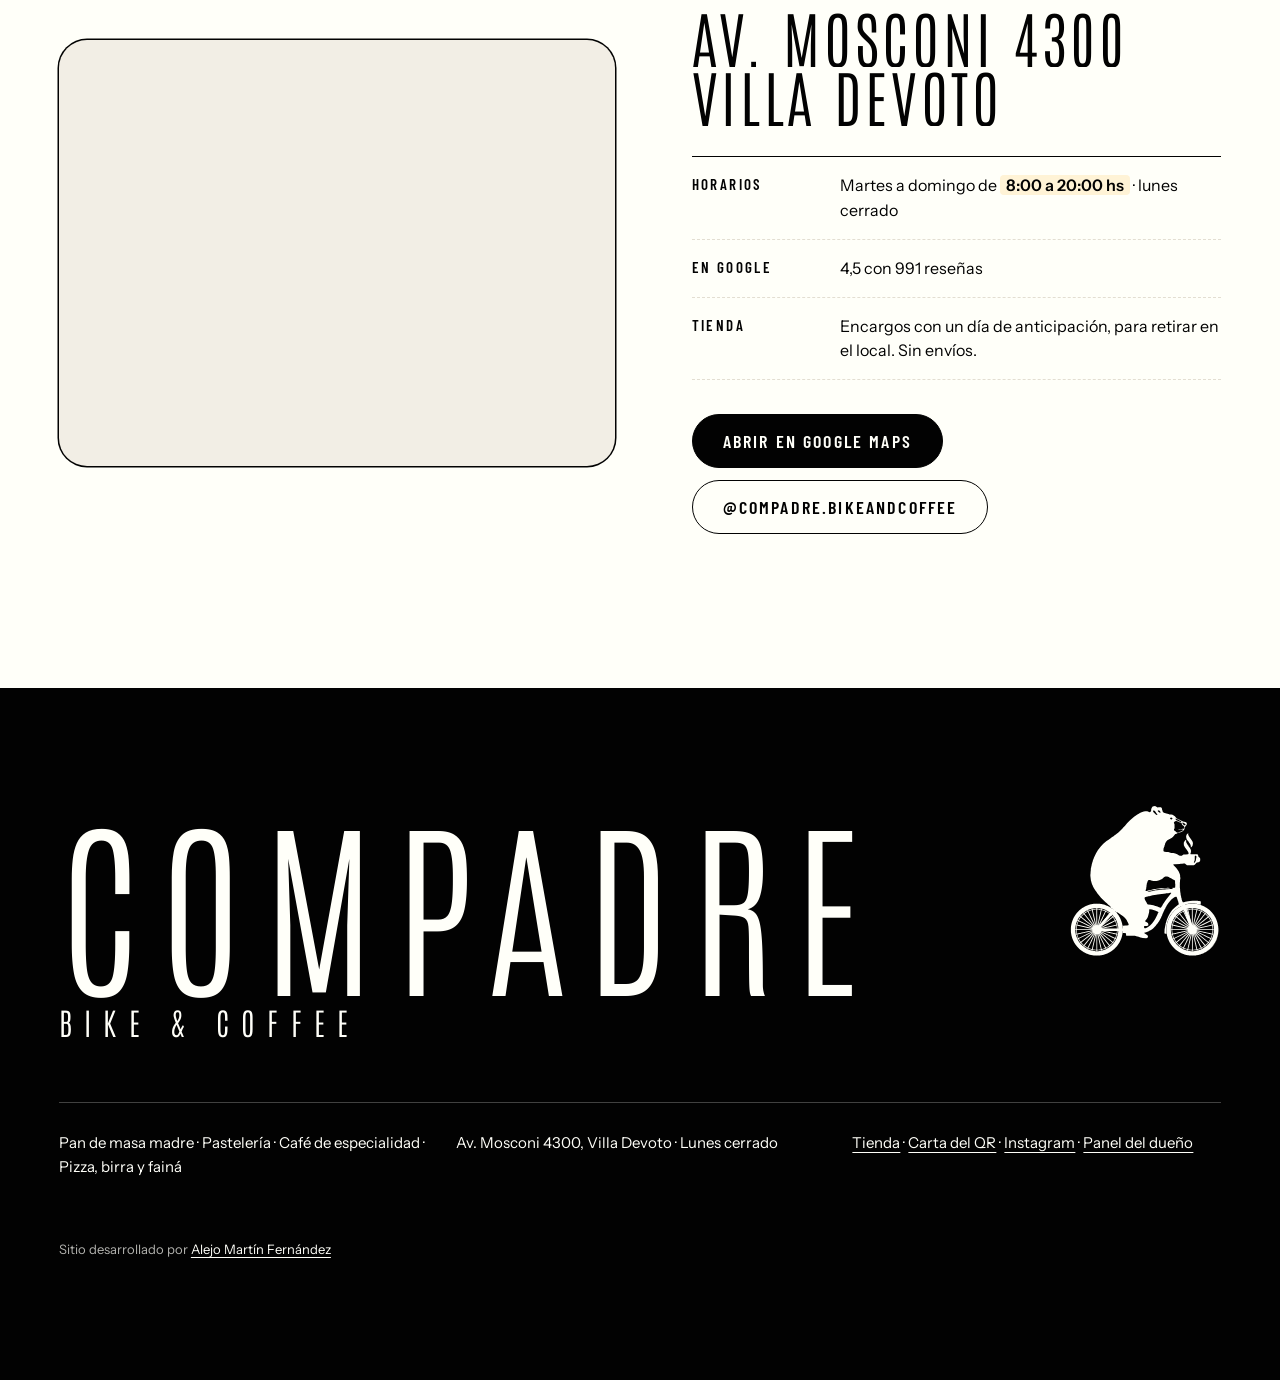
==== commit 1d2d8259: "Encargo en página aparte (/encargar): el panel lateral queda solo como carrito; kit 1.17 Co-Authored" ====
--- a/index.html
+++ b/index.html
@@ -19,8 +19,8 @@
 <link rel="preconnect" href="https://fonts.gstatic.com" crossorigin>
 <link rel="stylesheet" href="https://fonts.googleapis.com/css2?family=Antonio:wght@100..700&family=Barlow+Condensed:wght@400;500;600&family=Instrument+Sans:wght@400;500;600&family=Montserrat:wght@800&display=swap">
 <link rel="preload" as="image" href="img/platos/pepi.webp">
-<link rel="stylesheet" href="kit/kit.css?v=19">
-<link rel="stylesheet" href="css/estilos.css?v=3">
+<link rel="stylesheet" href="kit/kit.css?v=20">
+<link rel="stylesheet" href="css/estilos.css?v=4">
 <script>
   (function () {
     var d = document.documentElement; d.classList.add('js');
@@ -252,6 +252,6 @@
   </div>
 </footer>
 
-<script type="module" src="js/main.js?v=3"></script>
+<script type="module" src="js/main.js?v=4"></script>
 </body>
 </html>
--- a/kit/kit.css
+++ b/kit/kit.css
@@ -513,3 +513,35 @@
 /* stock del día (kit 1.13): el + queda apagado al llegar al tope */
 .kit-step button:disabled { opacity: .35; cursor: not-allowed; }
 .kit-franja.is-off small { text-transform: lowercase; }
+
+/* =========================================================
+   CHECKOUT EN PÁGINA APARTE (kit 1.17): pasos a la izquierda, resumen fijo a la derecha
+   <div data-kit="checkout" data-kit-volver="../#tienda"></div>
+   ========================================================= */
+.kit-cart__sig { margin: .6rem 0 0; font-size: .82rem; line-height: 1.4; color: var(--kit-muted); text-align: center; }
+a.kit-btn[data-kit-ir-checkout] { display: flex; }
+.kit-co { display: grid; grid-template-columns: minmax(0, 1fr) minmax(320px, 410px); gap: clamp(24px, 4vw, 56px); align-items: start; }
+.kit-co__form { display: grid; gap: 18px; margin: 0; }
+.kit-co__paso { background: var(--kit-surface); border: var(--kit-border-w) solid var(--kit-border); border-radius: calc(var(--kit-radius) + 4px); padding: clamp(18px, 2.6vw, 30px); display: grid; gap: 1rem; animation: kit-co-in .5s var(--kit-ease) both; animation-delay: calc(var(--i, 0) * 70ms); }
+@keyframes kit-co-in { from { opacity: 0; transform: translateY(14px); } }
+.kit-co__t { display: flex; align-items: center; gap: .7rem; margin: 0 0 .2rem; font: 700 1.3rem/1.1 var(--kit-font-head); text-transform: var(--kit-head-case); letter-spacing: .02em; color: var(--kit-text); }
+.kit-co__t small { margin-left: auto; font: 500 .85rem/1 var(--kit-font-body); text-transform: none; color: var(--kit-muted); letter-spacing: 0; }
+.kit-co__n { width: 30px; height: 30px; flex: 0 0 auto; border-radius: 50%; display: grid; place-items: center; background: var(--kit-primary); color: var(--kit-on-primary); font: 700 .95rem/1 var(--kit-font-body); }
+.kit-co__paso .kit-retiro legend, .kit-co__paso .kit-franjas legend { font-size: .74rem; }
+.kit-co__paso .kit-dias { flex-wrap: wrap; overflow: visible; }
+.kit-co__res { position: sticky; top: var(--kit-co-top, 96px); }
+.kit-co__box { background: var(--kit-surface); border: var(--kit-border-w) solid var(--kit-text); border-radius: calc(var(--kit-radius) + 4px); padding: clamp(18px, 2.4vw, 26px); display: grid; gap: .9rem; box-shadow: var(--kit-shadow); }
+.kit-co__box .kit-lines { margin: 0; max-height: min(42vh, 420px); overflow: auto; overscroll-behavior: contain; }
+.kit-co__retiro { display: flex; align-items: center; gap: .6rem; margin: 0; padding: .75rem .9rem; border-radius: var(--kit-radius); background: color-mix(in srgb, var(--kit-accent) 14%, var(--kit-surface)); font: 600 .95rem/1.35 var(--kit-font-body); }
+.kit-co__retiro svg { width: 22px; height: 22px; flex: 0 0 auto; fill: none; stroke: currentColor; stroke-width: 1.8; stroke-linecap: round; stroke-linejoin: round; }
+.kit-co__retiro--fin { justify-content: center; margin: .2rem auto 1rem; width: fit-content; }
+.kit-co__box .kit-sum { margin: 0; }
+.kit-co__volver { justify-self: center; font: 600 .9rem/1 var(--kit-font-body); color: var(--kit-muted); text-decoration: underline; text-underline-offset: 3px; padding: .4rem; }
+.kit-co__volver:hover { color: var(--kit-text); }
+.kit-co--vacio, .kit-co--fin { display: block; max-width: 560px; margin: 0 auto; background: var(--kit-surface); border: var(--kit-border-w) solid var(--kit-border); border-radius: calc(var(--kit-radius) + 4px); padding: clamp(22px, 4vw, 44px); text-align: center; }
+.kit-co--fin .kit-done { padding: 0; }
+@media (max-width: 900px) {
+  .kit-co { grid-template-columns: minmax(0, 1fr); }
+  .kit-co__res { position: static; }
+  .kit-co__box .kit-lines { max-height: none; }
+}
